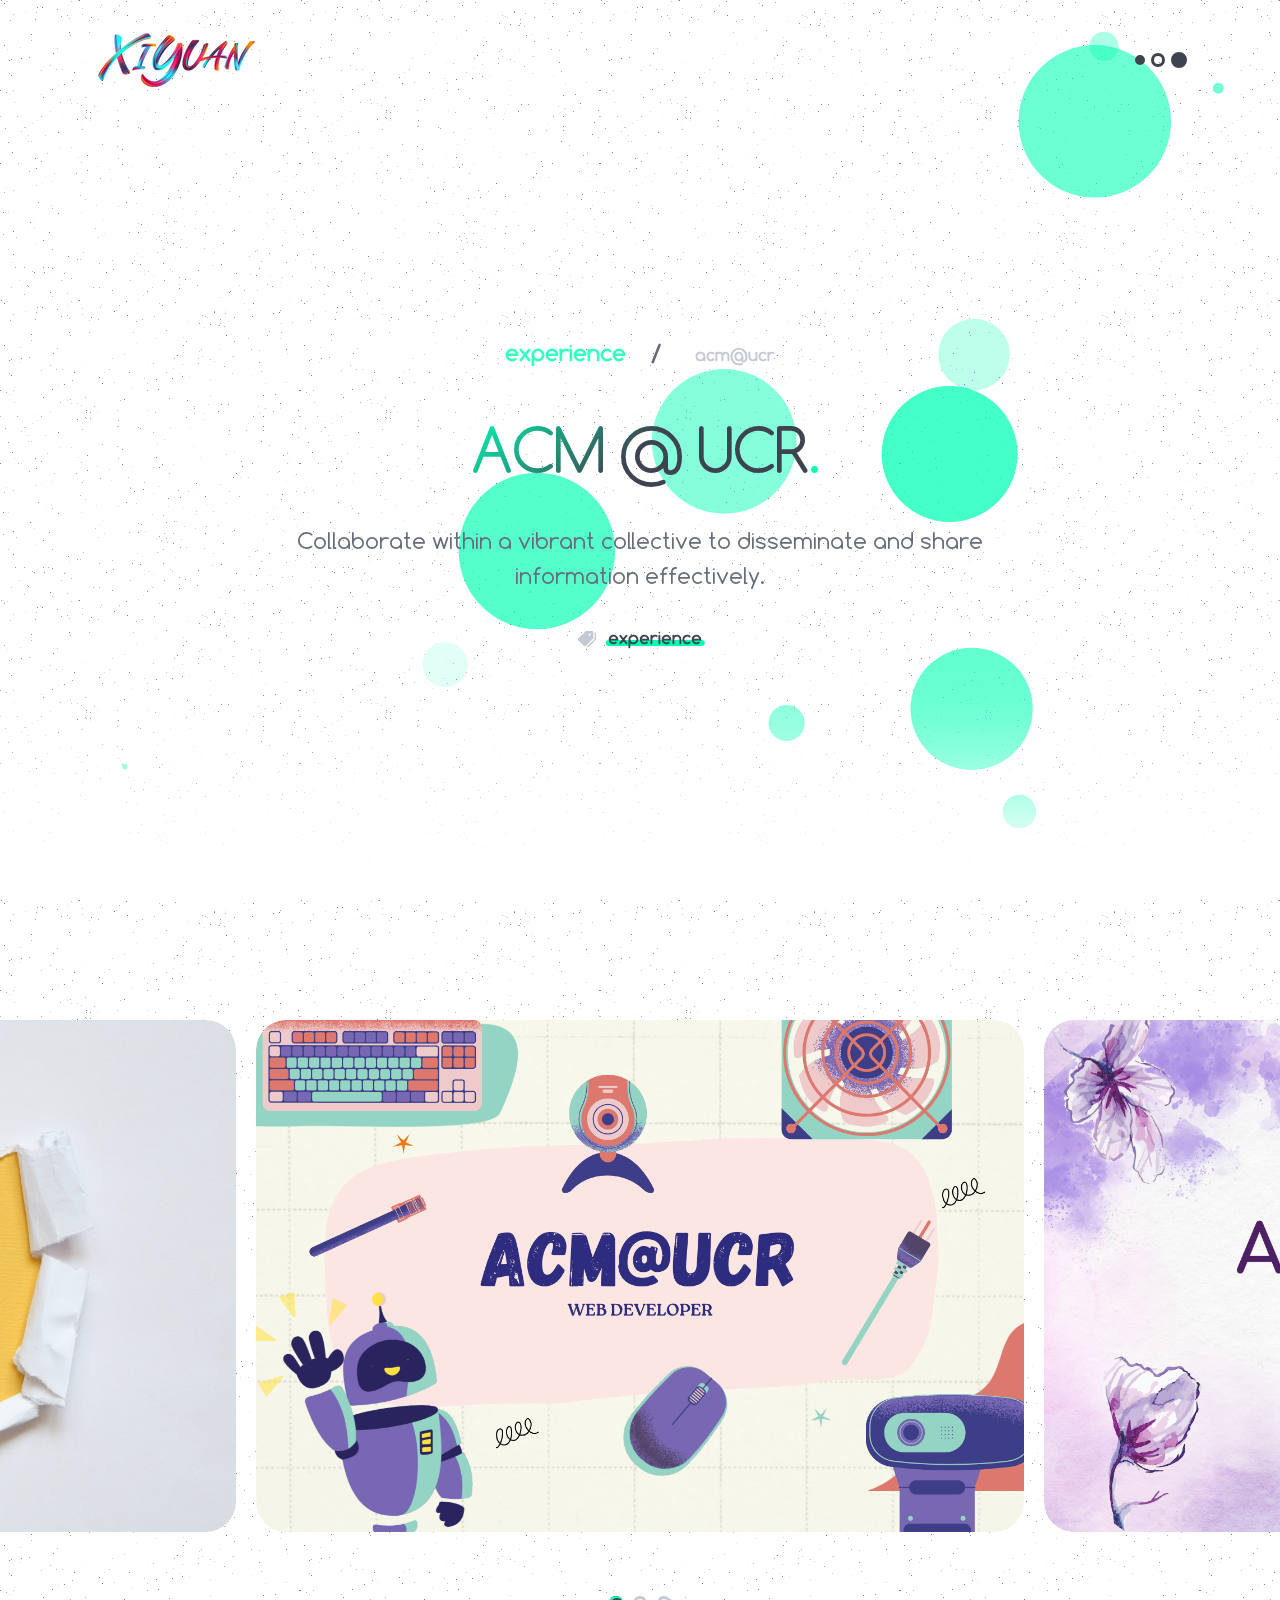
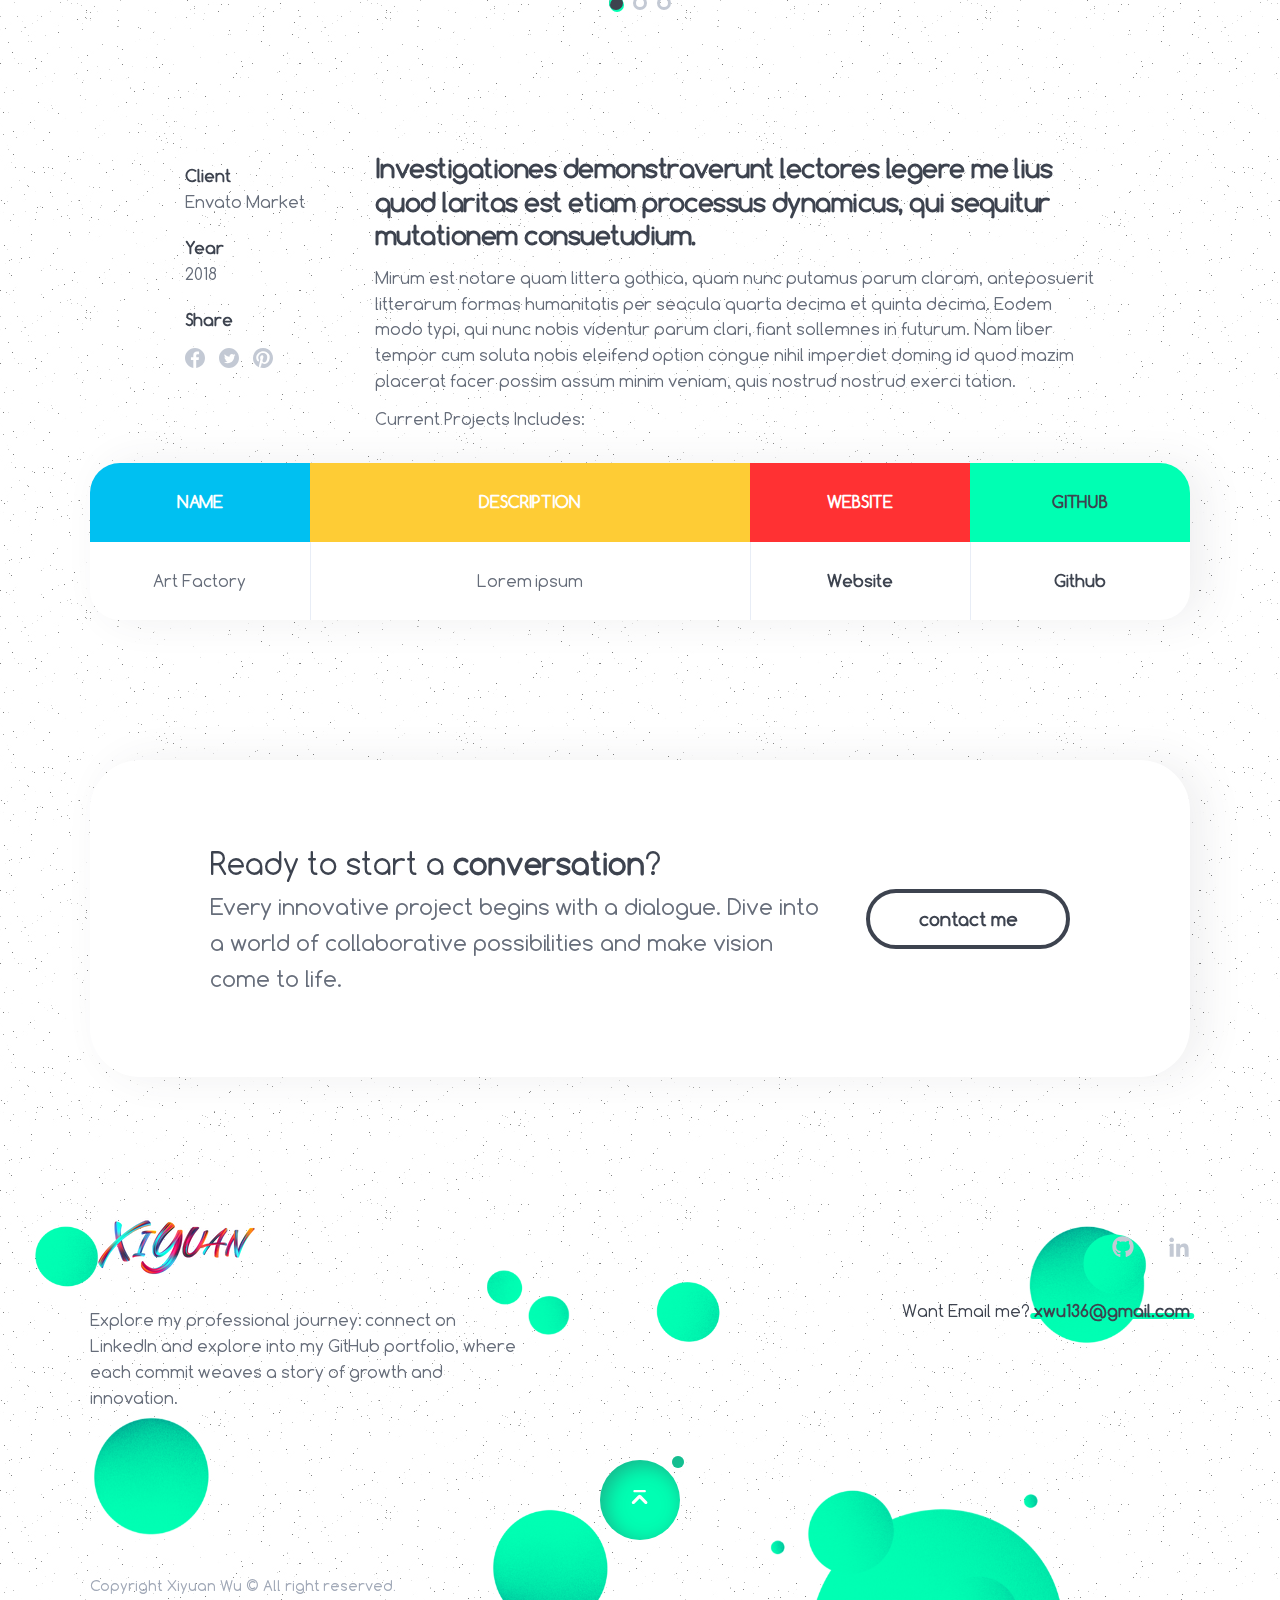
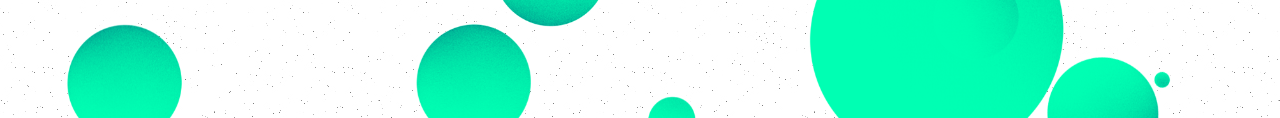
==== experience_acm_ucr.html @ f421961e "major changes" ====
<!DOCTYPE html>
<html lang="en">
<head>
	<meta charset="UTF-8">
	<meta name="viewport" content="width=device-width, initial-scale=1, maximum-scale=1">
	<title>ACM@UCR</title>


	<link rel="stylesheet" type="text/css" href="css/plugins.css">
	<link rel="stylesheet" type="text/css" href="css/theme-styles.css">
	<link rel="stylesheet" type="text/css" href="css/blocks.css">
	<link rel="stylesheet" type="text/css" href="css/widgets.css">
	<link rel="stylesheet" type="text/css" href="css/font-awesome.css">

	<link href="https://fonts.googleapis.com/css?family=Playfair+Display:400,400i,700i,900," rel="stylesheet">

	<link rel="icon" type="image/png" href="./image/tab logo.png">


</head>

<body class="crumina-grid">



<!-- Header -->

<header class="header" id="site-header">
	<div class="container">
		<div class="header-content-wrapper">
			<a href="index.html" class="site-logo">
				<img src="./image/logo 173x60.png" alt="Xiyuan">
			</a>

			<a href="#" class="open-main-menu js-open-aside">
				<span></span>
				<span></span>
				<span></span>
			</a>
		</div>
	</div>
</header>

<!-- ... end Header -->


<!-- Overlay Menu -->

<div class="overlay-menu-wrap overlay-menu--style2" id="overlay-menu">
	<a class="popup-close js-open-aside overlay-menu-item a" href="">
		<svg class="woox-icon icon-close"><use xlink:href="#icon-close"></use></svg>
	</a>
	<div class="perfect-scroll">
		<nav class="overlay-menu">
		<ul class="overlay-menu-list">
			<li class="overlay-menu-item">
				<a href="index.html">Home</a>
			</li>

			<li class="overlay-menu-item">
				<a href="index.html#about-me">About Me</a>
			</li>

			<li class="overlay-menu-item">
				<a href="index.html#experience">Experiences</a>

			</li>

			<li class="overlay-menu-item">
				<a href="index.html#projects">Projects</a>
				
				<ul class="sub-menu">
					<li class="overlay-menu-item">
						<a href="index.html#projects">Feature Projects</a>
					</li>
					<li class="overlay-menu-item">
						<a href="./portfolio_gallery.html">All Projects</a>
					</li>
			    </ul>
			</li>

			<li class="overlay-menu-item">
				<a href="index.html#blog">Blog</a>
			</li>

			<li class="overlay-menu-item">
				<a href="index.html#certification">Certifications</a>
			</li>

			<li class="overlay-menu-item">
				<a href="index.html#contact-me">Contact Me</a>
			</li>

		</ul>
		<form method="get" class="form--search">
			<div class="input-with-icon">
				<input name="name" placeholder="What are you looking for?" type="text">
				<i class="woox-icon fas fa-search"></i>
			</div>
		</form>
	</nav>
	</div>
</div>

<!-- ... Overlay Menu -->

<div class="main-content-wrapper">

	<section data-settings="particles-1" class="main-section crumina-flying-balls particles-js">
		<div class="container">
			<div class="row align-center medium-padding120">
				<div class="col-lg-8 col-lg-offset-2 col-md-8 col-md-offset-2 col-sm-12 col-xs-12">
					<header class="crumina-module crumina-heading heading--h2 heading--with-decoration">
						<ul class="breadcrumbs">
							<li class="breadcrumbs-item">
								<a href="#">experience</a>
							</li>
							<li class="breadcrumbs-item active">
								<span>acm@ucr</span>
							</li>
						</ul>
						<h2 class="heading-title heading--half-colored">ACM @ UCR</h2>
						<div class="heading-text">Collaborate within a vibrant collective to disseminate and share information effectively.</div>
					</header>
					<ul class="widget w--category-links">
						<li>
							<svg class="woox-icon icon-tag"><use xlink:href="#icon-tag"></use></svg>
						</li>
						<li>
							<a href="#" class="link--with-decoration">experience</a>
						</li>
					</ul>
				</div>
			</div>
		</div>
	</section>

	<section class="crumina-module crumina-module-slider pagination-bottom-center crumina-slider--centered pt120">

		<div class="swiper-container" data-show-items="auto" data-centered-slider="true">
			<div class="swiper-wrapper">
				<div class="swiper-slide">
					<div class="crumina-module crumina-portfolio-item">
						<img src="./image/Experiences/ACM/ACM@UCR 1370 x 913.png" alt="portfolio">
					</div>
				</div>
				<div class="swiper-slide">
					<div class="crumina-module crumina-portfolio-item">
						<img src="./image/Experiences/ACM/Art Factory 1370 x 913.png" alt="portfolio">
					</div>
				</div>
				<div class="swiper-slide">
					<div class="crumina-module crumina-portfolio-item">
						<img src="./image/Experiences/Coming Soon 1370 x 913.png" alt="portfolio">
					</div>
				</div>
			</div>
		</div>

		<!-- If we need pagination -->
		<div class="swiper-pagination"></div>
	</section>

	<!-- left small part -->
	<section>
		<div class="container">
			<div class="row medium-padding120">
				<div class="col-lg-2 col-lg-offset-1 col-md-3 col-md-offset-0 col-sm-12 col-xs-12">
					<div class="widget w-highlights w-highlights--without-decor">
						<ul class="highlights-list">
							<li class="highlights-item">
								<div class="content-description">
									<div class="title">Client</div>
									<div class="description">Envato Market</div>
								</div>
							</li>
							<li class="highlights-item">
								<div class="content-description">
									<div class="title">Year</div>
									<div class="description">2018</div>
								</div>
							</li>
							<!-- <li class="highlights-item">
								<div class="content-description">
									<div class="title">List</div>
									<div class="description">list 1</div>
									<div class="description">list 2</div>
									<div class="description">list 3</div>
								</div>
							</li> -->
							<li class="highlights-item">
								<div class="content-description">
									<div class="title">Share</div>
									<ul class="socials socials--small socials--colored">
										<li class="c-facebook">
											<a href="https://www.facebook.com/sharer/sharer.php?">
												<svg class="woox-icon icon-facebook-circular-logo"><use xlink:href="#icon-facebook-circular-logo"></use></svg>
											</a>
										</li>

										<li class="c-twitter">
											<a href="https://twitter.com/intent/tweet?">
												<svg class="woox-icon icon-twitter-circular-logo"><use xlink:href="#icon-twitter-circular-logo"></use></svg>
											</a>
										</li>

										<li class="c-pinterest">
											<a href="https://pinterest.com/pin/create/button/?">
												<svg class="woox-icon icon-pinterest-circular-logo-symbol"><use xlink:href="#icon-pinterest-circular-logo-symbol"></use></svg>
											</a>
										</li>
									</ul>
								</div>
							</li>
						</ul>
					</div>
				</div>

				<!-- main introduction -->
				<div class="col-lg-8 col-md-9 col-sm-12 col-xs-12">
					<header class="crumina-module crumina-heading heading--h4 heading--with-decoration">
						<h5>Investigationes demonstraverunt lectores legere me lius quod laritas est etiam processus dynamicus, qui sequitur mutationem consuetudium.</h5>
						<div class="heading-text">Mirum est notare quam littera gothica, quam nunc putamus parum claram, anteposuerit litterarum formas humanitatis per seacula quarta decima et quinta decima. Eodem modo typi, qui nunc nobis videntur parum clari, fiant sollemnes in futurum. Nam liber tempor cum soluta nobis eleifend option congue nihil imperdiet doming id quod mazim placerat facer possim assum minim veniam, quis nostrud nostrud exerci tation.
						</div>
						<div class="heading-text">Current Projects Includes: 
						</div>
					</header>
				</div>

				<!-- table -->
				<div class="col-lg-12 col-md-12 col-sm-12 col-xs-12">
					<table class="table--style3">
						<thead>
						<tr>
							<th class="bg-blue name-column">Name</th>
							<th class="bg-yellow description-column">Description</th>
							<th class="bg-red website-column">Website</th>
							<th class="bg-primary-color github-column">Github</th>
						</tr>
						</thead>
						<tbody>
						<tr>
							<td class="c-blue">Art Factory</td>
							<td class="c-yellow">Lorem ipsum</td>
							<td class="c-red"><a href="https://acm-ucr.github.io/art-factory-website/">Website</a></td>
							<td class="c-primary"><a href="https://github.com/acm-ucr/art-factory-website">Github</a></td>
						</tr>
						<!-- <tr>
							<td class="c-blue">project 2</td>
							<td class="c-yellow">Sed do eiusmo</td>
							<td class="c-red">Sed do eiusmo</td>
							<td class="c-primary">Sed do eiusmo</td>
						</tr>
						<tr>
							<td class="c-blue">project 3</td>
							<td class="c-yellow">Et dolore</td>
							<td class="c-red">Et dolore</td>
							<td class="c-primary">Et dolore</td>
						</tr>
						<tr>
							<td class="c-blue">project 4</td>
							<td class="c-yellow">Ut enim minim</td>
							<td class="c-red">Ut enim minim</td>
							<td class="c-primary">Ut enim minim</td>
						</tr>
						<tr>
							<td class="c-blue">project 5</td>
							<td class="c-yellow">Nisi ut aliquip</td>
							<td class="c-red">Nisi ut aliquip</td>
							<td class="c-primary">Nisi ut aliquip</td>
						</tr>
						<tr>
							<td class="c-blue">project 6</td>
							<td class="c-yellow">Duis aute irure</td>
							<td class="c-red">Duis aute irure</td>
							<td class="c-primary">Duis aute irure</td>
						</tr> -->
						</tbody>
					</table>
				</div>

			</div>
		</div>
	</section>



	<!-- Contact me -->
	<section>
		<div class="container" id="contact-me">

			<div class="row pb80">
				<div class="col-lg-12 col-md-12 col-sm-12 col-xs-12">
					<div class="promo-block">
						<div class="promo-content">
							<div class="promo-title">Ready to start a <b>conversation</b>?</div>
							<div class="promo-text">Every innovative project begins with a dialogue. Dive into a world of collaborative possibilities and make vision come to life.</div>
						</div>
						<a href="mailto: xwu136@gmail.com" class="btn btn--medium btn--secondary btn--transparent btn--hover-decoration">contact me</a>

					</div>
				</div>
			</div>
		</div>
	</section>

</div>


<!-- Footer -->

<footer id="site-footer" class="footer crumina-parallax-background">

	<div class="scene">
		<div data-depth="0.2" class="layer first-layer"></div>
		<div data-depth="0.6" class="layer second-layer"></div>
		<div data-depth="1" class="layer third-layer"></div>
	</div>

	<div class="container">
		<div class="row">
			<div class="col-lg-5 col-md-6 col-sm-12 col-xs-12">
				<div class="widget w-info">
					<a href="index.html" class="site-logo">
						<img src="./image/logo 173x60.png" alt="Xiyuan">
					</a>
					<p>Explore my professional journey: connect on LinkedIn and explore into my GitHub portfolio, 
						where each commit weaves a story of growth and innovation.
					</p>
				</div>
			</div>
			<div class="col-lg-7 col-md-6 col-sm-12 col-xs-12">
				<div class="widget w-contacts">

					<!-- github, linkedin -->

					<ul class="socials">
						<li>
							<a href="https://github.com/XiyuanWu">
								<i class="fab fa-github woox-icon"></i>
							</a>
						</li>

						<li>
							<a href="https://www.linkedin.com/in/xiyuan-wu/">
								<i class="fab fa-linkedin-in woox-icon"></i>
							</a>
						</li>
					</ul>

					<div class="send-us">Want Email me? <a href="mailto: xwu136@gmail.com" class="link--with-decoration">xwu136@gmail.com</a></div>
				</div>
			</div>
		</div>
	</div>

	<!-- sub footer -->
	<div class="sub-footer">
		<div class="container">
			<div class="row">
				<div class="col-lg-12 col-md-12 col-sm-12 col-xs-12">
					<hr class="divider divider--style16">

					<div class="copyright-wrapper">
						<a class="back-to-top" href="#">
							<svg class="woox-icon icon-top-arrow"><use xlink:href="#icon-top-arrow"></use></svg>
						</a>

						<div>
							<span>Copyright Xiyuan Wu © All right reserved.</span>
						</div>

					</div>
				</div>

			</div>
		</div>
	</div>
</footer>

<!-- ... end Footer -->


<script src="js/method-assign.js"></script>

<!-- jQuery first, then Other JS. -->

<script src="js/jquery-3.3.1.js"></script>

<script src="js/js-plugins/ajax-pagination.js"></script>
<script src="js/js-plugins/bootstrap.js"></script>
<script src="js/js-plugins/bootstrap-datepicker.js"></script>
<script src="js/js-plugins/Headroom.js"></script>
<script src="js/js-plugins/imagesLoaded.js"></script>
<script src="js/js-plugins/isotope.pkgd.min.js"></script>
<script src="js/js-plugins/jquery.datetimepicker.full.js"></script>
<script src="js/js-plugins/jquery.magnific-popup.js"></script>
<script src="js/js-plugins/jquery.matchHeight.js"></script>
<script src="js/js-plugins/jquery-circle-progress.js"></script>
<script src="js/js-plugins/jquery-countTo.js"></script>
<script src="js/js-plugins/material.min.js"></script>
<script src="js/js-plugins/parallax.js"></script>
<script src="js/js-plugins/particles.js"></script>
<script src="js/js-plugins/perfect-scrollbar.js"></script>
<script src="js/js-plugins/popper.min.js"></script>
<script src="js/js-plugins/select2.js"></script>
<script src="js/js-plugins/svgxuse.js"></script>
<script src="js/js-plugins/swiper.min.js"></script>
<script src="js/js-plugins/waypoints.js"></script>
<script src="js/js-plugins/leaflet.js"></script>
<script src="js/js-plugins/MarkerClusterGroup.js"></script>
<script src="js/js-plugins/ion.rangeSlider.js"></script>

<!-- FontAwesome 5.x.x JS -->

<script defer src="fonts/fontawesome-all.js"></script>

<script src="js/main.js"></script>

<!-- jQuery-scripts for Modules -->
<script src="modules/forms/src/js/jquery.validate.min.js"></script>
<script src="modules/forms/src/js/sweetalert2.all.js"></script>
<script src="modules/forms/src/js/scripts.js"></script>

<!-- SVG icons loader -->
<script src="js/svg-loader.js"></script>
<!-- /SVG icons loader -->

</body>
</html>
---- css/plugins.css ----
@charset "UTF-8";
/*------------- #PLUGINS --------------*/
/*------------- #VARIABLES --------------*/
/**
 * Swiper 5.2.1
 * Most modern mobile touch slider and framework with hardware accelerated transitions
 * http://swiperjs.com
 *
 * Copyright 2014-2019 Vladimir Kharlampidi
 *
 * Released under the MIT License
 *
 * Released on: November 16, 2019
 */
@font-face {
  font-family: 'swiper-icons';
  src: url("data:application/font-woff;charset=utf-8;base64, [base64]//wADZ2x5ZgAAAywAAADMAAAD2MHtryVoZWFkAAABbAAAADAAAAA2E2+eoWhoZWEAAAGcAAAAHwAAACQC9gDzaG10eAAAAigAAAAZAAAArgJkABFsb2NhAAAC0AAAAFoAAABaFQAUGG1heHAAAAG8AAAAHwAAACAAcABAbmFtZQAAA/gAAAE5AAACXvFdBwlwb3N0AAAFNAAAAGIAAACE5s74hXjaY2BkYGAAYpf5Hu/j+W2+MnAzMYDAzaX6QjD6/4//Bxj5GA8AuRwMYGkAPywL13jaY2BkYGA88P8Agx4j+/8fQDYfA1AEBWgDAIB2BOoAeNpjYGRgYNBh4GdgYgABEMnIABJzYNADCQAACWgAsQB42mNgYfzCOIGBlYGB0YcxjYGBwR1Kf2WQZGhhYGBiYGVmgAFGBiQQkOaawtDAoMBQxXjg/wEGPcYDDA4wNUA2CCgwsAAAO4EL6gAAeNpj2M0gyAACqxgGNWBkZ2D4/wMA+xkDdgAAAHjaY2BgYGaAYBkGRgYQiAHyGMF8FgYHIM3DwMHABGQrMOgyWDLEM1T9/w8UBfEMgLzE////P/5//f/V/xv+r4eaAAeMbAxwIUYmIMHEgKYAYjUcsDAwsLKxc3BycfPw8jEQA/[base64]/uznmfPFBNODM2K7MTQ45YEAZqGP81AmGGcF3iPqOop0r1SPTaTbVkfUe4HXj97wYE+yNwWYxwWu4v1ugWHgo3S1XdZEVqWM7ET0cfnLGxWfkgR42o2PvWrDMBSFj/IHLaF0zKjRgdiVMwScNRAoWUoH78Y2icB/yIY09An6AH2Bdu/UB+yxopYshQiEvnvu0dURgDt8QeC8PDw7Fpji3fEA4z/PEJ6YOB5hKh4dj3EvXhxPqH/SKUY3rJ7srZ4FZnh1PMAtPhwP6fl2PMJMPDgeQ4rY8YT6Gzao0eAEA409DuggmTnFnOcSCiEiLMgxCiTI6Cq5DZUd3Qmp10vO0LaLTd2cjN4fOumlc7lUYbSQcZFkutRG7g6JKZKy0RmdLY680CDnEJ+UMkpFFe1RN7nxdVpXrC4aTtnaurOnYercZg2YVmLN/d/gczfEimrE/fs/bOuq29Zmn8tloORaXgZgGa78yO9/cnXm2BpaGvq25Dv9S4E9+5SIc9PqupJKhYFSSl47+Qcr1mYNAAAAeNptw0cKwkAAAMDZJA8Q7OUJvkLsPfZ6zFVERPy8qHh2YER+3i/BP83vIBLLySsoKimrqKqpa2hp6+jq6RsYGhmbmJqZSy0sraxtbO3sHRydnEMU4uR6yx7JJXveP7WrDycAAAAAAAH//wACeNpjYGRgYOABYhkgZgJCZgZNBkYGLQZtIJsFLMYAAAw3ALgAeNolizEKgDAQBCchRbC2sFER0YD6qVQiBCv/H9ezGI6Z5XBAw8CBK/m5iQQVauVbXLnOrMZv2oLdKFa8Pjuru2hJzGabmOSLzNMzvutpB3N42mNgZGBg4GKQYzBhYMxJLMlj4GBgAYow/P/PAJJhLM6sSoWKfWCAAwDAjgbRAAB42mNgYGBkAIIbCZo5IPrmUn0hGA0AO8EFTQAA") format("woff");
  font-weight: 400;
  font-style: normal; }

:root {
  --swiper-theme-color: #007aff; }

.swiper-container {
  margin-left: auto;
  margin-right: auto;
  position: relative;
  overflow: hidden;
  list-style: none;
  padding: 0;
  /* Fix of Webkit flickering */
  z-index: 1; }

.swiper-container-vertical > .swiper-wrapper {
  -ms-flex-direction: column;
      flex-direction: column; }

.swiper-wrapper {
  position: relative;
  width: 100%;
  height: 100%;
  z-index: 1;
  display: -ms-flexbox;
  display: flex;
  transition-property: transform;
  box-sizing: content-box; }

.swiper-container-android .swiper-slide,
.swiper-wrapper {
  transform: translate3d(0px, 0, 0); }

.swiper-container-multirow > .swiper-wrapper {
  -ms-flex-wrap: wrap;
      flex-wrap: wrap; }

.swiper-container-multirow-column > .swiper-wrapper {
  -ms-flex-wrap: wrap;
      flex-wrap: wrap;
  -ms-flex-direction: column;
      flex-direction: column; }

.swiper-container-free-mode > .swiper-wrapper {
  transition-timing-function: ease-out;
  margin: 0 auto; }

.swiper-slide {
  -ms-flex-negative: 0;
      flex-shrink: 0;
  width: 100%;
  height: 100%;
  position: relative;
  transition-property: transform; }

.swiper-slide-invisible-blank {
  visibility: hidden; }

/* Auto Height */
.swiper-container-autoheight,
.swiper-container-autoheight .swiper-slide {
  height: auto; }

.swiper-container-autoheight .swiper-wrapper {
  -ms-flex-align: start;
      align-items: flex-start;
  transition-property: transform, height; }

/* 3D Effects */
.swiper-container-3d {
  perspective: 1200px; }

.swiper-container-3d .swiper-wrapper,
.swiper-container-3d .swiper-slide,
.swiper-container-3d .swiper-slide-shadow-left,
.swiper-container-3d .swiper-slide-shadow-right,
.swiper-container-3d .swiper-slide-shadow-top,
.swiper-container-3d .swiper-slide-shadow-bottom,
.swiper-container-3d .swiper-cube-shadow {
  transform-style: preserve-3d; }

.swiper-container-3d .swiper-slide-shadow-left,
.swiper-container-3d .swiper-slide-shadow-right,
.swiper-container-3d .swiper-slide-shadow-top,
.swiper-container-3d .swiper-slide-shadow-bottom {
  position: absolute;
  left: 0;
  top: 0;
  width: 100%;
  height: 100%;
  pointer-events: none;
  z-index: 10; }

.swiper-container-3d .swiper-slide-shadow-left {
  background-image: linear-gradient(to left, rgba(0, 0, 0, 0.5), rgba(0, 0, 0, 0)); }

.swiper-container-3d .swiper-slide-shadow-right {
  background-image: linear-gradient(to right, rgba(0, 0, 0, 0.5), rgba(0, 0, 0, 0)); }

.swiper-container-3d .swiper-slide-shadow-top {
  background-image: linear-gradient(to top, rgba(0, 0, 0, 0.5), rgba(0, 0, 0, 0)); }

.swiper-container-3d .swiper-slide-shadow-bottom {
  background-image: linear-gradient(to bottom, rgba(0, 0, 0, 0.5), rgba(0, 0, 0, 0)); }

/* CSS Mode */
.swiper-container-css-mode > .swiper-wrapper {
  overflow: auto;
  scrollbar-width: none;
  /* For Firefox */
  -ms-overflow-style: none;
  /* For Internet Explorer and Edge */ }

.swiper-container-css-mode > .swiper-wrapper::-webkit-scrollbar {
  display: none; }

.swiper-container-css-mode > .swiper-wrapper > .swiper-slide {
  scroll-snap-align: start start; }

.swiper-container-horizontal.swiper-container-css-mode > .swiper-wrapper {
  -webkit-scroll-snap-type: x mandatory;
      -ms-scroll-snap-type: x mandatory;
          scroll-snap-type: x mandatory; }

.swiper-container-vertical.swiper-container-css-mode > .swiper-wrapper {
  -webkit-scroll-snap-type: y mandatory;
      -ms-scroll-snap-type: y mandatory;
          scroll-snap-type: y mandatory; }

:root {
  --swiper-navigation-size: 44px;
  /*
  --swiper-navigation-color: var(--swiper-theme-color);
  */ }

.swiper-button-prev,
.swiper-button-next {
  position: absolute;
  top: 50%;
  width: calc(var(--swiper-navigation-size) / 44 * 27);
  height: var(--swiper-navigation-size);
  margin-top: calc(-1 * var(--swiper-navigation-size) / 2);
  z-index: 10;
  cursor: pointer;
  display: -ms-flexbox;
  display: flex;
  -ms-flex-align: center;
      align-items: center;
  -ms-flex-pack: center;
      justify-content: center;
  color: var(--swiper-navigation-color, var(--swiper-theme-color)); }

.swiper-button-prev.swiper-button-disabled,
.swiper-button-next.swiper-button-disabled {
  opacity: 0.35;
  cursor: auto;
  pointer-events: none; }

.swiper-button-prev:after,
.swiper-button-next:after {
  font-family: swiper-icons;
  font-size: var(--swiper-navigation-size);
  text-transform: none !important;
  letter-spacing: 0;
  text-transform: none;
  font-variant: initial; }

.swiper-button-prev,
.swiper-container-rtl .swiper-button-next {
  left: 10px;
  right: auto; }

.swiper-button-prev:after,
.swiper-container-rtl .swiper-button-next:after {
  content: 'prev'; }

.swiper-button-next,
.swiper-container-rtl .swiper-button-prev {
  right: 10px;
  left: auto; }

.swiper-button-next:after,
.swiper-container-rtl .swiper-button-prev:after {
  content: 'next'; }

.swiper-button-prev.swiper-button-white,
.swiper-button-next.swiper-button-white {
  --swiper-navigation-color: #ffffff; }

.swiper-button-prev.swiper-button-black,
.swiper-button-next.swiper-button-black {
  --swiper-navigation-color: #000000; }

.swiper-button-lock {
  display: none; }

:root {
  /*
  --swiper-pagination-color: var(--swiper-theme-color);
  */ }

.swiper-pagination {
  position: absolute;
  text-align: center;
  transition: 300ms opacity;
  transform: translate3d(0, 0, 0);
  z-index: 10; }

.swiper-pagination.swiper-pagination-hidden {
  opacity: 0; }

/* Common Styles */
.swiper-pagination-fraction,
.swiper-pagination-custom,
.swiper-container-horizontal > .swiper-pagination-bullets {
  bottom: 10px;
  left: 0;
  width: 100%; }

/* Bullets */
.swiper-pagination-bullets-dynamic {
  overflow: hidden;
  font-size: 0; }

.swiper-pagination-bullets-dynamic .swiper-pagination-bullet {
  transform: scale(0.33);
  position: relative; }

.swiper-pagination-bullets-dynamic .swiper-pagination-bullet-active {
  transform: scale(1); }

.swiper-pagination-bullets-dynamic .swiper-pagination-bullet-active-main {
  transform: scale(1); }

.swiper-pagination-bullets-dynamic .swiper-pagination-bullet-active-prev {
  transform: scale(0.66); }

.swiper-pagination-bullets-dynamic .swiper-pagination-bullet-active-prev-prev {
  transform: scale(0.33); }

.swiper-pagination-bullets-dynamic .swiper-pagination-bullet-active-next {
  transform: scale(0.66); }

.swiper-pagination-bullets-dynamic .swiper-pagination-bullet-active-next-next {
  transform: scale(0.33); }

.swiper-pagination-bullet {
  width: 8px;
  height: 8px;
  display: inline-block;
  border-radius: 100%;
  background: #000;
  opacity: 0.2; }

button.swiper-pagination-bullet {
  border: none;
  margin: 0;
  padding: 0;
  box-shadow: none;
  -webkit-appearance: none;
  -moz-appearance: none;
  appearance: none; }

.swiper-pagination-clickable .swiper-pagination-bullet {
  cursor: pointer; }

.swiper-pagination-bullet-active {
  opacity: 1;
  background: var(--swiper-pagination-color, var(--swiper-theme-color)); }

.swiper-container-vertical > .swiper-pagination-bullets {
  right: 10px;
  top: 50%;
  transform: translate3d(0px, -50%, 0); }

.swiper-container-vertical > .swiper-pagination-bullets .swiper-pagination-bullet {
  margin: 6px 0;
  display: block; }

.swiper-container-vertical > .swiper-pagination-bullets.swiper-pagination-bullets-dynamic {
  top: 50%;
  transform: translateY(-50%);
  width: 8px; }

.swiper-container-vertical > .swiper-pagination-bullets.swiper-pagination-bullets-dynamic .swiper-pagination-bullet {
  display: inline-block;
  transition: 200ms transform, 200ms top; }

.swiper-container-horizontal > .swiper-pagination-bullets .swiper-pagination-bullet {
  margin: 0 4px; }

.swiper-container-horizontal > .swiper-pagination-bullets.swiper-pagination-bullets-dynamic {
  left: 50%;
  transform: translateX(-50%);
  white-space: nowrap; }

.swiper-container-horizontal > .swiper-pagination-bullets.swiper-pagination-bullets-dynamic .swiper-pagination-bullet {
  transition: 200ms transform, 200ms left; }

.swiper-container-horizontal.swiper-container-rtl > .swiper-pagination-bullets-dynamic .swiper-pagination-bullet {
  transition: 200ms transform, 200ms right; }

/* Progress */
.swiper-pagination-progressbar {
  background: rgba(0, 0, 0, 0.25);
  position: absolute; }

.swiper-pagination-progressbar .swiper-pagination-progressbar-fill {
  background: var(--swiper-pagination-color, var(--swiper-theme-color));
  position: absolute;
  left: 0;
  top: 0;
  width: 100%;
  height: 100%;
  transform: scale(0);
  transform-origin: left top; }

.swiper-container-rtl .swiper-pagination-progressbar .swiper-pagination-progressbar-fill {
  transform-origin: right top; }

.swiper-container-horizontal > .swiper-pagination-progressbar,
.swiper-container-vertical > .swiper-pagination-progressbar.swiper-pagination-progressbar-opposite {
  width: 100%;
  height: 4px;
  left: 0;
  top: 0; }

.swiper-container-vertical > .swiper-pagination-progressbar,
.swiper-container-horizontal > .swiper-pagination-progressbar.swiper-pagination-progressbar-opposite {
  width: 4px;
  height: 100%;
  left: 0;
  top: 0; }

.swiper-pagination-white {
  --swiper-pagination-color: #ffffff; }

.swiper-pagination-black {
  --swiper-pagination-color: #000000; }

.swiper-pagination-lock {
  display: none; }

/* Scrollbar */
.swiper-scrollbar {
  border-radius: 10px;
  position: relative;
  -ms-touch-action: none;
  background: rgba(0, 0, 0, 0.1); }

.swiper-container-horizontal > .swiper-scrollbar {
  position: absolute;
  left: 1%;
  bottom: 3px;
  z-index: 50;
  height: 5px;
  width: 98%; }

.swiper-container-vertical > .swiper-scrollbar {
  position: absolute;
  right: 3px;
  top: 1%;
  z-index: 50;
  width: 5px;
  height: 98%; }

.swiper-scrollbar-drag {
  height: 100%;
  width: 100%;
  position: relative;
  background: rgba(0, 0, 0, 0.5);
  border-radius: 10px;
  left: 0;
  top: 0; }

.swiper-scrollbar-cursor-drag {
  cursor: move; }

.swiper-scrollbar-lock {
  display: none; }

.swiper-zoom-container {
  width: 100%;
  height: 100%;
  display: -ms-flexbox;
  display: flex;
  -ms-flex-pack: center;
      justify-content: center;
  -ms-flex-align: center;
      align-items: center;
  text-align: center; }

.swiper-zoom-container > img,
.swiper-zoom-container > svg,
.swiper-zoom-container > canvas {
  max-width: 100%;
  max-height: 100%;
  -o-object-fit: contain;
     object-fit: contain; }

.swiper-slide-zoomed {
  cursor: move; }

/* Preloader */
:root {
  /*
  --swiper-preloader-color: var(--swiper-theme-color);
  */ }

.swiper-lazy-preloader {
  width: 42px;
  height: 42px;
  position: absolute;
  left: 50%;
  top: 50%;
  margin-left: -21px;
  margin-top: -21px;
  z-index: 10;
  transform-origin: 50%;
  animation: swiper-preloader-spin 1s infinite linear;
  box-sizing: border-box;
  border: 4px solid var(--swiper-preloader-color, var(--swiper-theme-color));
  border-radius: 50%;
  border-top-color: transparent; }

.swiper-lazy-preloader-white {
  --swiper-preloader-color: #fff; }

.swiper-lazy-preloader-black {
  --swiper-preloader-color: #000; }

@keyframes swiper-preloader-spin {
  100% {
    transform: rotate(360deg); } }

/* a11y */
.swiper-container .swiper-notification {
  position: absolute;
  left: 0;
  top: 0;
  pointer-events: none;
  opacity: 0;
  z-index: -1000; }

.swiper-container-fade.swiper-container-free-mode .swiper-slide {
  transition-timing-function: ease-out; }

.swiper-container-fade .swiper-slide {
  pointer-events: none;
  transition-property: opacity; }

.swiper-container-fade .swiper-slide .swiper-slide {
  pointer-events: none; }

.swiper-container-fade .swiper-slide-active,
.swiper-container-fade .swiper-slide-active .swiper-slide-active {
  pointer-events: auto; }

.swiper-container-cube {
  overflow: visible; }

.swiper-container-cube .swiper-slide {
  pointer-events: none;
  -webkit-backface-visibility: hidden;
  backface-visibility: hidden;
  z-index: 1;
  visibility: hidden;
  transform-origin: 0 0;
  width: 100%;
  height: 100%; }

.swiper-container-cube .swiper-slide .swiper-slide {
  pointer-events: none; }

.swiper-container-cube.swiper-container-rtl .swiper-slide {
  transform-origin: 100% 0; }

.swiper-container-cube .swiper-slide-active,
.swiper-container-cube .swiper-slide-active .swiper-slide-active {
  pointer-events: auto; }

.swiper-container-cube .swiper-slide-active,
.swiper-container-cube .swiper-slide-next,
.swiper-container-cube .swiper-slide-prev,
.swiper-container-cube .swiper-slide-next + .swiper-slide {
  pointer-events: auto;
  visibility: visible; }

.swiper-container-cube .swiper-slide-shadow-top,
.swiper-container-cube .swiper-slide-shadow-bottom,
.swiper-container-cube .swiper-slide-shadow-left,
.swiper-container-cube .swiper-slide-shadow-right {
  z-index: 0;
  -webkit-backface-visibility: hidden;
  backface-visibility: hidden; }

.swiper-container-cube .swiper-cube-shadow {
  position: absolute;
  left: 0;
  bottom: 0px;
  width: 100%;
  height: 100%;
  background: #000;
  opacity: 0.6;
  -webkit-filter: blur(50px);
  filter: blur(50px);
  z-index: 0; }

.swiper-container-flip {
  overflow: visible; }

.swiper-container-flip .swiper-slide {
  pointer-events: none;
  -webkit-backface-visibility: hidden;
  backface-visibility: hidden;
  z-index: 1; }

.swiper-container-flip .swiper-slide .swiper-slide {
  pointer-events: none; }

.swiper-container-flip .swiper-slide-active,
.swiper-container-flip .swiper-slide-active .swiper-slide-active {
  pointer-events: auto; }

.swiper-container-flip .swiper-slide-shadow-top,
.swiper-container-flip .swiper-slide-shadow-bottom,
.swiper-container-flip .swiper-slide-shadow-left,
.swiper-container-flip .swiper-slide-shadow-right {
  z-index: 0;
  -webkit-backface-visibility: hidden;
  backface-visibility: hidden; }

/*------------- #SELECT2 --------------*/
.select2-container {
  box-sizing: border-box;
  display: inline-block;
  margin: 0;
  position: relative;
  vertical-align: middle; }

.select2-container .select2-selection--single {
  box-sizing: border-box;
  cursor: pointer;
  display: block;
  height: 28px;
  -moz-user-select: none;
   -ms-user-select: none;
       user-select: none;
  -webkit-user-select: none; }

.select2-container .select2-selection--single .select2-selection__rendered {
  display: block;
  padding-left: 8px;
  padding-right: 20px;
  overflow: hidden;
  text-overflow: ellipsis;
  white-space: nowrap; }

.select2-container .select2-selection--single .select2-selection__clear {
  position: relative; }

.select2-container[dir="rtl"] .select2-selection--single .select2-selection__rendered {
  padding-right: 8px;
  padding-left: 20px; }

.select2-container .select2-selection--multiple {
  box-sizing: border-box;
  cursor: pointer;
  display: block;
  min-height: 32px;
  -moz-user-select: none;
   -ms-user-select: none;
       user-select: none;
  -webkit-user-select: none; }

.select2-container .select2-selection--multiple .select2-selection__rendered {
  display: inline-block;
  overflow: hidden;
  padding-left: 8px;
  text-overflow: ellipsis;
  white-space: nowrap; }

.select2-container .select2-search--inline {
  float: left; }

.select2-container .select2-search--inline .select2-search__field {
  box-sizing: border-box;
  border: none;
  font-size: 100%;
  margin-top: 5px;
  padding: 0; }

.select2-container .select2-search--inline .select2-search__field::-webkit-search-cancel-button {
  -webkit-appearance: none; }

.select2-dropdown {
  background-color: #fff;
  border-radius: 30px;
  box-sizing: border-box;
  display: block;
  position: absolute;
  left: -100000px;
  width: 100%;
  z-index: 1051;
  box-shadow: 15px 0 40px 5px rgba(61, 67, 79, 0.15);
  padding: 20px;
  top: 10px; }

.select2-results {
  display: block; }

.select2-results__options {
  list-style: none;
  margin: 0;
  padding: 0; }

.select2-results__option {
  padding: 18px 20px;
  border-radius: 3px;
  font-size: 14px;
  line-height: 1;
  font-weight: 900;
  -moz-user-select: none;
   -ms-user-select: none;
       user-select: none;
  -webkit-user-select: none;
  position: relative;
  transition: all .2s ease-in-out; }
  .select2-results__option:after {
    top: 50%;
    margin-top: -7px;
    right: 28px;
    border-bottom: 3px solid #00ffb3;
    border-right: 3px solid #00ffb3;
    content: '';
    display: block;
    height: 12px;
    pointer-events: none;
    position: absolute;
    transform-origin: 66% 66%;
    transform: rotate(45deg);
    transition: all .2s ease-in-out;
    width: 8px;
    opacity: 0; }

.select2-results__option[aria-selected] {
  cursor: pointer; }

.select2-container--open .select2-dropdown {
  left: 0; }

.select2-container--open .select2-dropdown--above {
  border-bottom: none;
  border-bottom-left-radius: 0;
  border-bottom-right-radius: 0; }

.select2-search--dropdown {
  display: block;
  padding: 4px; }

.select2-search--dropdown .select2-search__field {
  padding: 4px;
  width: 100%;
  box-sizing: border-box; }

.select2-search--dropdown .select2-search__field::-webkit-search-cancel-button {
  -webkit-appearance: none; }

.select2-search--dropdown.select2-search--hide {
  display: none; }

.select2-close-mask {
  border: 0;
  margin: 0;
  padding: 0;
  display: block;
  position: fixed;
  left: 0;
  top: 0;
  min-height: 100%;
  min-width: 100%;
  height: auto;
  width: auto;
  opacity: 0;
  z-index: 99;
  background-color: #fff;
  filter: alpha(opacity=0); }

.select2-hidden-accessible {
  border: 0 !important;
  clip: rect(0 0 0 0) !important;
  height: 1px !important;
  margin: -1px !important;
  overflow: hidden !important;
  padding: 0 !important;
  position: absolute !important;
  width: 1px !important; }

.select2-container--default .select2-selection--single {
  background-color: #fff;
  border: 1px solid #aaa;
  border-radius: 4px; }

.select2-container--default .select2-selection--single .select2-selection__rendered {
  color: #c3c9d4;
  line-height: 28px; }

.select2-container--default .select2-selection--single .select2-selection__clear {
  cursor: pointer;
  float: right;
  font-weight: bold; }

.select2-container--default .select2-selection--single .select2-selection__placeholder {
  color: #999; }

.select2-container--default .select2-selection--single .select2-selection__arrow {
  height: 10px;
  margin-top: -6px;
  pointer-events: none;
  position: absolute;
  right: 55px;
  top: 50%; }

.select2-container--default[dir="rtl"] .select2-selection--single .select2-selection__clear {
  float: left; }

.select2-container--default[dir="rtl"] .select2-selection--single .select2-selection__arrow {
  left: 1px;
  right: auto; }

.select2-container--default.select2-container--disabled .select2-selection--single {
  background-color: #f8fafc;
  cursor: default; }

.select2-container--default.select2-container--disabled .select2-selection--single .select2-selection__clear {
  display: none; }

.select2-container--default .select2-selection--multiple {
  background-color: white;
  border: 1px solid #aaa;
  border-radius: 4px;
  cursor: text; }

.select2-container--default .select2-selection--multiple .select2-selection__rendered {
  box-sizing: border-box;
  list-style: none;
  margin: 0;
  padding: 0 5px;
  width: 100%; }

.select2-container--default .select2-selection--multiple .select2-selection__rendered li {
  list-style: none; }

.select2-container--default .select2-selection--multiple .select2-selection__placeholder {
  color: #999;
  margin-top: 5px;
  float: left; }

.select2-container--default .select2-selection--multiple .select2-selection__clear {
  cursor: pointer;
  float: right;
  font-weight: bold;
  margin-top: 5px;
  margin-right: 10px; }

.select2-container--default .select2-selection--multiple .select2-selection__choice {
  background-color: #e4e4e4;
  border: 1px solid #aaa;
  border-radius: 4px;
  cursor: default;
  float: left;
  margin-right: 5px;
  margin-top: 5px;
  padding: 0 5px; }

.select2-container--default .select2-selection--multiple .select2-selection__choice__remove {
  color: #999;
  cursor: pointer;
  display: inline-block;
  font-weight: bold;
  margin-right: 2px; }

.select2-container--default .select2-selection--multiple .select2-selection__choice__remove:hover {
  color: #333; }

.select2-container--default[dir="rtl"] .select2-selection--multiple .select2-selection__choice, .select2-container--default[dir="rtl"] .select2-selection--multiple .select2-selection__placeholder, .select2-container--default[dir="rtl"] .select2-selection--multiple .select2-search--inline {
  float: right; }

.select2-container--default[dir="rtl"] .select2-selection--multiple .select2-selection__choice {
  margin-left: 5px;
  margin-right: auto; }

.select2-container--default[dir="rtl"] .select2-selection--multiple .select2-selection__choice__remove {
  margin-left: 2px;
  margin-right: auto; }

.select2-container--default.select2-container--focus .select2-selection--multiple {
  border: solid black 1px;
  outline: 0; }

.select2-container--default.select2-container--disabled .select2-selection--multiple {
  background-color: #eee;
  cursor: default; }

.select2-container--default.select2-container--disabled .select2-selection__choice__remove {
  display: none; }

.select2-container--default.select2-container--open.select2-container--above .select2-selection--single, .select2-container--default.select2-container--open.select2-container--above .select2-selection--multiple {
  border-top-left-radius: 0;
  border-top-right-radius: 0; }

.select2-container--default.select2-container--open.select2-container--below .select2-selection--single, .select2-container--default.select2-container--open.select2-container--below .select2-selection--multiple {
  border-bottom-left-radius: 0;
  border-bottom-right-radius: 0; }

.select2-container--default .select2-search--dropdown .select2-search__field {
  border: 1px solid #aaa; }

.select2-container--default .select2-search--inline .select2-search__field {
  background: transparent;
  border: none;
  outline: 0;
  box-shadow: none;
  -webkit-appearance: textfield; }

.select2-container--default .select2-results > .select2-results__options {
  max-height: 250px;
  overflow-y: auto; }

.select2-container--default .select2-results__option[role=group] {
  padding: 0; }

.select2-container--default .select2-results__option[aria-disabled=true] {
  color: #999; }

.select2-container--default .select2-results__option[aria-selected=true] {
  background-color: #f8fafc; }
  .select2-container--default .select2-results__option[aria-selected=true]:after {
    opacity: 1; }

.select2-container--default .select2-results__option .select2-results__option {
  padding-left: 1em; }

.select2-container--default .select2-results__option .select2-results__option .select2-results__group {
  padding-left: 0; }

.select2-container--default .select2-results__option .select2-results__option .select2-results__option {
  margin-left: -1em;
  padding-left: 2em; }

.select2-container--default .select2-results__option .select2-results__option .select2-results__option .select2-results__option {
  margin-left: -2em;
  padding-left: 3em; }

.select2-container--default .select2-results__option .select2-results__option .select2-results__option .select2-results__option .select2-results__option {
  margin-left: -3em;
  padding-left: 4em; }

.select2-container--default .select2-results__option .select2-results__option .select2-results__option .select2-results__option .select2-results__option .select2-results__option {
  margin-left: -4em;
  padding-left: 5em; }

.select2-container--default .select2-results__option .select2-results__option .select2-results__option .select2-results__option .select2-results__option .select2-results__option .select2-results__option {
  margin-left: -5em;
  padding-left: 6em; }

.select2-container--default .select2-results__option--highlighted[aria-selected] {
  background-color: #f8fafc;
  color: #3D434F; }

.select2-container--default .select2-results__group {
  cursor: default;
  display: block;
  padding: 6px; }

.select2-container--classic .select2-selection--single {
  background-color: #f7f7f7;
  border: 1px solid #aaa;
  border-radius: 4px;
  outline: 0;
  background-image: linear-gradient(to bottom, white 50%, #eeeeee 100%);
  background-repeat: repeat-x;
  filter: progid:DXImageTransform.Microsoft.gradient(startColorstr='#FFFFFFFF', endColorstr='#FFEEEEEE', GradientType=0); }

.select2-container--classic .select2-selection--single:focus {
  border: 1px solid #5897fb; }

.select2-container--classic .select2-selection--single .select2-selection__rendered {
  color: #444;
  line-height: 28px; }

.select2-container--classic .select2-selection--single .select2-selection__clear {
  cursor: pointer;
  float: right;
  font-weight: bold;
  margin-right: 10px; }

.select2-container--classic .select2-selection--single .select2-selection__placeholder {
  color: #999; }

.select2-container--classic .select2-selection--single .select2-selection__arrow {
  background-color: #ddd;
  border: none;
  border-left: 1px solid #aaa;
  border-top-right-radius: 4px;
  border-bottom-right-radius: 4px;
  height: 26px;
  position: absolute;
  top: 1px;
  right: 1px;
  width: 20px;
  background-image: linear-gradient(to bottom, #eeeeee 50%, #cccccc 100%);
  background-repeat: repeat-x;
  filter: progid:DXImageTransform.Microsoft.gradient(startColorstr='#FFEEEEEE', endColorstr='#FFCCCCCC', GradientType=0); }

.select2-container--classic .select2-selection--single .select2-selection__arrow b {
  border-color: #888 transparent transparent transparent;
  border-style: solid;
  border-width: 5px 4px 0 4px;
  height: 0;
  left: 50%;
  margin-left: -4px;
  margin-top: -2px;
  position: absolute;
  top: 50%;
  width: 0; }

.select2-container--classic[dir="rtl"] .select2-selection--single .select2-selection__clear {
  float: left; }

.select2-container--classic[dir="rtl"] .select2-selection--single .select2-selection__arrow {
  border: none;
  border-right: 1px solid #aaa;
  border-radius: 0;
  border-top-left-radius: 4px;
  border-bottom-left-radius: 4px;
  left: 1px;
  right: auto; }

.select2-container--classic.select2-container--open .select2-selection--single {
  border: 1px solid #5897fb; }

.select2-container--classic.select2-container--open .select2-selection--single .select2-selection__arrow {
  background: transparent;
  border: none; }

.select2-container--classic.select2-container--open .select2-selection--single .select2-selection__arrow b {
  border-color: transparent transparent #888 transparent;
  border-width: 0 4px 5px 4px; }

.select2-container--classic.select2-container--open.select2-container--above .select2-selection--single {
  border-top: none;
  border-top-left-radius: 0;
  border-top-right-radius: 0;
  background-image: linear-gradient(to bottom, white 0%, #eeeeee 50%);
  background-repeat: repeat-x;
  filter: progid:DXImageTransform.Microsoft.gradient(startColorstr='#FFFFFFFF', endColorstr='#FFEEEEEE', GradientType=0); }

.select2-container--classic.select2-container--open.select2-container--below .select2-selection--single {
  border-bottom: none;
  border-bottom-left-radius: 0;
  border-bottom-right-radius: 0;
  background-image: linear-gradient(to bottom, #eeeeee 50%, white 100%);
  background-repeat: repeat-x;
  filter: progid:DXImageTransform.Microsoft.gradient(startColorstr='#FFEEEEEE', endColorstr='#FFFFFFFF', GradientType=0); }

.select2-container--classic .select2-selection--multiple {
  background-color: white;
  border: 1px solid #aaa;
  border-radius: 4px;
  cursor: text;
  outline: 0; }

.select2-container--classic .select2-selection--multiple:focus {
  border: 1px solid #5897fb; }

.select2-container--classic .select2-selection--multiple .select2-selection__rendered {
  list-style: none;
  margin: 0;
  padding: 0 5px; }

.select2-container--classic .select2-selection--multiple .select2-selection__clear {
  display: none; }

.select2-container--classic .select2-selection--multiple .select2-selection__choice {
  background-color: #e4e4e4;
  border: 1px solid #aaa;
  border-radius: 4px;
  cursor: default;
  float: left;
  margin-right: 5px;
  margin-top: 5px;
  padding: 0 5px; }

.select2-container--classic .select2-selection--multiple .select2-selection__choice__remove {
  color: #888;
  cursor: pointer;
  display: inline-block;
  font-weight: bold;
  margin-right: 2px; }

.select2-container--classic .select2-selection--multiple .select2-selection__choice__remove:hover {
  color: #555; }

.select2-container--classic[dir="rtl"] .select2-selection--multiple .select2-selection__choice {
  float: right; }

.select2-container--classic[dir="rtl"] .select2-selection--multiple .select2-selection__choice {
  margin-left: 5px;
  margin-right: auto; }

.select2-container--classic[dir="rtl"] .select2-selection--multiple .select2-selection__choice__remove {
  margin-left: 2px;
  margin-right: auto; }

.select2-container--classic.select2-container--open .select2-selection--multiple {
  border: 1px solid #5897fb; }

.select2-container--classic.select2-container--open.select2-container--above .select2-selection--multiple {
  border-top: none;
  border-top-left-radius: 0;
  border-top-right-radius: 0; }

.select2-container--classic.select2-container--open.select2-container--below .select2-selection--multiple {
  border-bottom: none;
  border-bottom-left-radius: 0;
  border-bottom-right-radius: 0; }

.select2-container--classic .select2-search--dropdown .select2-search__field {
  border: 1px solid #aaa;
  outline: 0; }

.select2-container--classic .select2-search--inline .select2-search__field {
  outline: 0;
  box-shadow: none; }

.select2-container--classic .select2-dropdown {
  background-color: white;
  border: 1px solid transparent; }

.select2-container--classic .select2-dropdown--above {
  border-bottom: none; }

.select2-container--classic .select2-dropdown--below {
  border-top: none; }

.select2-container--classic .select2-results > .select2-results__options {
  max-height: 200px;
  overflow-y: auto; }

.select2-container--classic .select2-results__option[role=group] {
  padding: 0; }

.select2-container--classic .select2-results__option[aria-disabled=true] {
  color: grey; }

.select2-container--classic .select2-results__option--highlighted[aria-selected] {
  background-color: #3875d7;
  color: white; }

.select2-container--classic .select2-results__group {
  cursor: default;
  display: block;
  padding: 6px; }

.select2-container--classic.select2-container--open .select2-dropdown {
  border-color: #5897fb; }

/*!
 * Datepicker for Bootstrap
 *
 * Copyright 2012 Stefan Petre
 * Licensed under the Apache License v2.0
 * http://www.apache.org/licenses/LICENSE-2.0
 *
 */
/*
 *
 *   SCSS by Creative Tim
 *   http://www.creative-tim.com
 *
 */
.datepicker {
  top: 0;
  left: 0;
  padding: 4px;
  margin-bottom: 0;
  background-color: #fff; }
  .datepicker.form-control {
    padding: 14px 40px; }

.datepicker > div {
  display: none; }

.datepicker table {
  width: 100%;
  margin: 0;
  box-shadow: none; }

.datepicker td,
.datepicker th {
  text-align: center;
  width: 20px;
  height: 20px; }

.datepicker td {
  text-align: center; }

.datepicker td p {
  font-size: 14px;
  border-radius: 50%;
  height: 35px;
  line-height: 31px;
  margin: 5px 0;
  width: 35px;
  transition: all .3s ease;
  border: 2px solid transparent; }

.datepicker td :hover {
  cursor: pointer; }

.datepicker th {
  font-weight: 500; }

.datepicker th.switch-datepicker {
  font-size: 1em; }

.datepicker .prev p,
.datepicker .next p {
  font-size: 1.825em; }

.datepicker .day.disabled {
  color: #eeeeee; }

.datepicker table > tbody > tr > td.day {
  color: #666d7a; }

.datepicker table > tbody > tr > td.old,
.datepicker table > tbody > tr > td.new {
  color: #c3c9d4;
  border-top: 0; }

.datepicker td.active p {
  border: 2px solid #3D434F;
  position: relative;
  box-shadow: inset 2px 3px 0 0 #00ffb3, 2px 3px 0 0 #00ffb3; }

.datepicker td.active:hover p {
  background-color: transparent; }

.datepicker td:hover p {
  background-color: #e9edf6; }

.datepicker td.primary p,
.datepicker td.primary:hover p {
  background-color: #9c27b0; }

.datepicker td.info p,
.datepicker td.info:hover p {
  background-color: #03a9f4; }

.datepicker td.success p,
.datepicker td.success:hover p {
  background-color: #4caf50; }

.datepicker td.warning p,
.datepicker td.warning:hover p {
  background-color: #fbc02d; }

.datepicker td.danger p,
.datepicker td.danger:hover p {
  background-color: #f44336; }

.datepicker span {
  display: block;
  width: 55px;
  height: 54px;
  line-height: 54px;
  float: left;
  margin: 2px;
  cursor: pointer;
  border-radius: 4px; }

.datepicker span.old {
  color: #999999; }

.datepicker span.active, .datepicker span.active:focus, .datepicker span.active:hover, .datepicker span.active:active {
  background-color: #9c27b0;
  box-shadow: 0 4px 5px 0 rgba(0, 0, 0, 0.14), 0 1px 10px 0 rgba(0, 0, 0, 0.12), 0 2px 4px -1px rgba(0, 0, 0, 0.2); }

.datepicker span.active {
  color: #FFFFFF; }

.datepicker span:hover {
  background-color: #EEEEEE; }

.datepicker span.primary,
.datepicker span.primary:hover {
  background-color: #9c27b0; }

.datepicker span.info,
.datepicker span.info:hover {
  background-color: #03a9f4; }

.datepicker span.success,
.datepicker span.success:hover {
  background-color: #4caf50; }

.datepicker span.warning,
.datepicker span.warning:hover {
  background-color: #fbc02d; }

.datepicker span.danger,
.datepicker span.danger:hover {
  background-color: #f44336; }

.datepicker th.switch-datepicker {
  width: 145px; }

.datepicker th.next,
.datepicker th.prev {
  font-size: 21px; }

.datepicker thead tr:first-child th {
  cursor: pointer; }

.datepicker.dropdown-menu {
  position: absolute;
  background-color: #fff;
  z-index: 20;
  border-radius: 30px;
  box-shadow: 15px 0 40px 5px rgba(61, 67, 79, 0.15);
  transition: top, left, opacity, visibility 150ms linear;
  margin-top: 10px;
  opacity: 0;
  visibility: hidden;
  padding: 20px 34px; }

.datepicker.dropdown-menu.open {
  opacity: 1;
  visibility: visible; }

.datepicker .table-condensed > tbody > tr > td {
  padding: 0; }

.datepicker .table-condensed > thead > tr > th {
  padding: 0;
  height: 100%; }

.input-append.date .add-on i,
.input-prepend.date .add-on i {
  display: block;
  cursor: pointer;
  width: 16px;
  height: 16px; }

.datepicker-months thead {
  padding: 0 0 3px;
  display: block; }

/*------------- #DatePicker Customizations --------------*/
.has-datepicker {
  position: relative;
  z-index: 19; }
  .has-datepicker.is-focused .woox-icon, .has-datepicker:active .woox-icon {
    color: #3D434F;
    fill: #3D434F; }
  .has-datepicker.is-focused .woox-icon-active, .has-datepicker:active .woox-icon-active {
    opacity: 1;
    color: #00ffb3;
    fill: #00ffb3; }

.datepicker-icons {
  position: absolute;
  top: 50%;
  right: 40px;
  transform: translate(0, -50%);
  height: 24px;
  width: 24px; }
  .datepicker-icons .woox-icon {
    font-size: 24px;
    height: 24px;
    width: 24px;
    color: #c3c9d4;
    fill: #c3c9d4;
    position: relative;
    z-index: 5; }
  .datepicker-icons .woox-icon-active {
    position: absolute;
    top: 2px;
    left: 2px;
    opacity: 0;
    z-index: 3; }

.datepicker {
  color: #a0a9ba; }
  .datepicker p {
    margin-bottom: 0; }
  .datepicker table > thead > tr > th {
    height: 60px; }
  .datepicker table,
  .datepicker table > thead > tr > th,
  .datepicker table > tbody > tr > td {
    border-color: transparent;
    color: #3D434F; }
  .datepicker tbody > tr > td.day {
    font-size: 14px;
    font-weight: 900; }
  .datepicker table > thead > tr > th.dow {
    font-size: 12px; }
  .datepicker table > thead > tr > th.dow:last-child {
    color: #ff3133; }
  .datepicker table > thead > tr:last-child > th {
    height: 70px; }
  .datepicker table > tbody > tr > td.active {
    background-color: transparent; }
  .datepicker table > tbody {
    margin-top: 5px; }
  .datepicker .next p,
  .datepicker .prev p {
    font-size: 1em;
    color: #c3c9d4;
    fill: #c3c9d4;
    position: relative;
    transition: all .3s ease;
    height: 100%;
    line-height: 2; }
    .datepicker .next p .woox-icon,
    .datepicker .prev p .woox-icon {
      position: relative;
      width: 13px;
      height: 13px;
      z-index: 2; }
    .datepicker .next p:after,
    .datepicker .prev p:after {
      content: '';
      position: absolute;
      display: inline-block;
      height: 13px;
      width: 13px;
      top: 56%;
      left: 50%;
      transform: translate(-50%, -50%);
      transition: all .3s ease;
      opacity: 0;
      z-index: 1;
      background-repeat: no-repeat; }
    .datepicker .next p:hover,
    .datepicker .prev p:hover {
      color: #3D434F;
      fill: #3D434F; }
      .datepicker .next p:hover:after,
      .datepicker .prev p:hover:after {
        opacity: 1; }
  .datepicker .next p:after {
    background-image: url("../svg-icons/arrow-right.svg"); }
  .datepicker .prev p:after {
    background-image: url("../svg-icons/arrow-left.svg"); }
  .datepicker th.next,
  .datepicker th.prev {
    font-size: 1.5em; }
  .datepicker th {
    font-weight: 900;
    vertical-align: middle; }
    .datepicker th.switch-datepicker {
      letter-spacing: .2em; }

/*------------- #DatePicker Squared --------------*/
.datepicker--squared .datepicker {
  border-radius: 7px; }

.datepicker--squared .woox-icon-active {
  display: none; }

.datepicker--squared.is-focused .datepicker, .datepicker--squared:active .datepicker {
  border-radius: 7px 7px 0 0; }

.datepicker--squared.is-focused .woox-icon, .datepicker--squared:active .woox-icon {
  color: #00ffb3;
  fill: #00ffb3; }

.datepicker.datepicker--squared-dropdown {
  border-radius: 0 0 7px 7px;
  margin-top: 0;
  padding: 0 0 30px; }
  .datepicker.datepicker--squared-dropdown .woox-icon-active {
    display: none; }
  .datepicker.datepicker--squared-dropdown table {
    border-radius: 0; }
  .datepicker.datepicker--squared-dropdown table > thead > tr:first-child {
    background-color: #3D434F; }
  .datepicker.datepicker--squared-dropdown table > thead > tr > th.dow:first-child {
    padding-left: 35px; }
  .datepicker.datepicker--squared-dropdown table > tbody > tr > td.day:first-child {
    padding-left: 35px; }
  .datepicker.datepicker--squared-dropdown table > thead > tr > th.dow:last-child {
    padding-right: 35px; }
  .datepicker.datepicker--squared-dropdown table > tbody > tr > td.day:last-child {
    padding-right: 35px; }
  .datepicker.datepicker--squared-dropdown table > thead > tr > th.switch-datepicker {
    color: #fff; }
  .datepicker.datepicker--squared-dropdown .next p,
  .datepicker.datepicker--squared-dropdown .prev p {
    color: #666d7a;
    fill: #666d7a; }
    .datepicker.datepicker--squared-dropdown .next p:after,
    .datepicker.datepicker--squared-dropdown .prev p:after {
      display: none; }
    .datepicker.datepicker--squared-dropdown .next p:hover,
    .datepicker.datepicker--squared-dropdown .prev p:hover {
      color: #00ffb3;
      fill: #00ffb3; }
  .datepicker.datepicker--squared-dropdown td p {
    border: 3px solid transparent;
    position: relative; }
    .datepicker.datepicker--squared-dropdown td p:after {
      display: none; }
  .datepicker.datepicker--squared-dropdown td:hover p {
    background-color: transparent;
    border-color: #c3c9d4; }
  .datepicker.datepicker--squared-dropdown td.active p {
    box-shadow: inset 2px 3px 0 0 transparent,2px 3px 0 0 transparent; }
  .datepicker.datepicker--squared-dropdown td.active p {
    background-color: #00ffb3;
    border-color: #00ffb3; }
  .datepicker.datepicker--squared-dropdown td.active:hover p {
    background-color: #00ffb3;
    border-color: #00ffb3; }

/*------------- #DatePicker Bordered --------------*/
.datepicker--bordered .datepicker {
  border-radius: 7px;
  border-color: #c3c9d4; }

.datepicker--bordered .woox-icon-active {
  display: none; }

.datepicker--bordered.is-focused .datepicker, .datepicker--bordered:active .datepicker {
  border-color: #00ffb3; }

.datepicker--bordered.is-focused .woox-icon, .datepicker--bordered:active .woox-icon {
  color: #00ffb3;
  fill: #00ffb3; }

.datepicker.datepicker--bordered-dropdown {
  border-radius: 7px; }
  .datepicker.datepicker--bordered-dropdown table > tbody > tr > td.day {
    border-bottom: 1px solid #e9edf6; }
    .datepicker.datepicker--bordered-dropdown table > tbody > tr > td.day.old, .datepicker.datepicker--bordered-dropdown table > tbody > tr > td.day.new {
      border-bottom-color: transparent; }
  .datepicker.datepicker--bordered-dropdown td.active:hover p {
    background-color: transparent;
    color: #3D434F; }
  .datepicker.datepicker--bordered-dropdown td.active p {
    border-color: #00ffb3;
    box-shadow: inset 2px 3px 0 0 transparent,2px 3px 0 0 transparent; }
  .datepicker.datepicker--bordered-dropdown td p {
    position: relative; }
  .datepicker.datepicker--bordered-dropdown td:hover p {
    background-color: #3D434F;
    color: #fff; }
  .datepicker.datepicker--bordered-dropdown .next p:after,
  .datepicker.datepicker--bordered-dropdown .prev p:after {
    display: none; }
  .datepicker.datepicker--bordered-dropdown .next p:hover,
  .datepicker.datepicker--bordered-dropdown .prev p:hover {
    color: #00ffb3;
    fill: #00ffb3; }

/*------------- #DatePicker With Arrow --------------*/
.datepicker--with-arrow .datepicker {
  border-radius: 7px; }

.datepicker--with-arrow:after {
  content: '';
  display: block;
  position: absolute;
  width: 70px;
  height: 20px;
  background: url("../img/arrow-datepicker.png") no-repeat;
  top: 100%;
  right: 15px;
  opacity: 0;
  transition: all .3s ease; }

.datepicker--with-arrow.is-focused:after, .datepicker--with-arrow:active:after {
  opacity: 1; }

.datepicker.datepicker--with-arrow-dropdown {
  border-radius: 0 0 7px 7px;
  margin-top: -5px; }
  .datepicker.datepicker--with-arrow-dropdown table > tbody > tr > td.day {
    border-bottom: 1px solid #e9edf6; }
    .datepicker.datepicker--with-arrow-dropdown table > tbody > tr > td.day.old, .datepicker.datepicker--with-arrow-dropdown table > tbody > tr > td.day.new {
      border-bottom-color: transparent; }
  .datepicker.datepicker--with-arrow-dropdown table > thead > tr:last-child > th {
    height: 44px; }
  .datepicker.datepicker--with-arrow-dropdown table > thead > tr > th.dow {
    background-color: #f8fafc; }
    .datepicker.datepicker--with-arrow-dropdown table > thead > tr > th.dow:first-child {
      border-radius: 7px 0 0 7px; }
    .datepicker.datepicker--with-arrow-dropdown table > thead > tr > th.dow:last-child {
      border-radius: 0 7px 7px 0; }

.datepicker.form-control {
  padding: 10px 20px; }

/*================= Responsive Mode ============*/
@media (max-width: 480px) {
  .datepicker td p {
    width: 30px;
    height: 30px;
    font-size: 12px;
    line-height: 26px; }
  .datepicker.dropdown-menu {
    padding: 20px 30px; } }

/* perfect-scrollbar v0.7.0 */
.ps {
  -ms-touch-action: auto;
  touch-action: auto;
  overflow: hidden !important;
  -ms-overflow-style: none; }

@supports (-ms-overflow-style: none) {
  .ps {
    overflow: auto !important; } }

@media screen and (-ms-high-contrast: active), (-ms-high-contrast: none) {
  .ps {
    overflow: auto !important; } }

.ps.ps--active-x > .ps__scrollbar-x-rail,
.ps.ps--active-y > .ps__scrollbar-y-rail {
  display: block;
  background-color: transparent; }

.ps.ps--in-scrolling.ps--x > .ps__scrollbar-x-rail {
  background-color: #eee;
  opacity: 0.9; }

.ps.ps--in-scrolling.ps--x > .ps__scrollbar-x-rail > .ps__scrollbar-x {
  background-color: #999;
  height: 11px; }

.ps.ps--in-scrolling.ps--y > .ps__scrollbar-y-rail {
  background-color: #eee;
  opacity: 0.9; }

.ps.ps--in-scrolling.ps--y > .ps__scrollbar-y-rail > .ps__scrollbar-y {
  background-color: #999;
  width: 11px; }

.ps > .ps__scrollbar-x-rail {
  display: none;
  position: absolute;
  /* please don't change 'position' */
  opacity: 0;
  transition: background-color .2s linear, opacity .2s linear;
  bottom: 0px;
  /* there must be 'bottom' for ps__scrollbar-x-rail */
  height: 15px; }

.ps > .ps__scrollbar-x-rail > .ps__scrollbar-x {
  position: absolute;
  /* please don't change 'position' */
  background-color: #aaa;
  border-radius: 6px;
  transition: background-color .2s linear, height .2s linear, width .2s ease-in-out, border-radius .2s ease-in-out;
  bottom: 2px;
  /* there must be 'bottom' for ps__scrollbar-x */
  height: 6px; }

.ps > .ps__scrollbar-x-rail:hover > .ps__scrollbar-x, .ps > .ps__scrollbar-x-rail:active > .ps__scrollbar-x {
  height: 11px; }

.ps > .ps__scrollbar-y-rail {
  display: none;
  position: absolute;
  /* please don't change 'position' */
  opacity: 0;
  transition: background-color .2s linear, opacity .2s linear;
  right: 0;
  /* there must be 'right' for ps__scrollbar-y-rail */
  width: 7px; }

.ps > .ps__scrollbar-y-rail > .ps__scrollbar-y {
  position: absolute;
  /* please don't change 'position' */
  background-color: #aaa;
  border-radius: 6px;
  transition: background-color .2s linear, height .2s linear, width .2s ease-in-out, border-radius .2s ease-in-out;
  right: 2px;
  /* there must be 'right' for ps__scrollbar-y */
  width: 6px; }

.ps:hover.ps--in-scrolling.ps--x > .ps__scrollbar-x-rail {
  background-color: #eee;
  opacity: 0.9; }

.ps:hover.ps--in-scrolling.ps--x > .ps__scrollbar-x-rail > .ps__scrollbar-x {
  background-color: #999;
  height: 11px; }

.ps:hover.ps--in-scrolling.ps--y > .ps__scrollbar-y-rail {
  background-color: #eee;
  opacity: 0.9; }

.ps:hover.ps--in-scrolling.ps--y > .ps__scrollbar-y-rail > .ps__scrollbar-y {
  background-color: #999;
  width: 11px; }

.ps:hover > .ps__scrollbar-x-rail,
.ps:hover > .ps__scrollbar-y-rail {
  opacity: 0.6; }

.ps:hover > .ps__scrollbar-x-rail:hover {
  background-color: #eee;
  opacity: 0.9; }

.ps:hover > .ps__scrollbar-x-rail:hover > .ps__scrollbar-x {
  background-color: #999; }

.ps:hover > .ps__scrollbar-y-rail:hover {
  background-color: #eee;
  opacity: 0.9; }

.ps:hover > .ps__scrollbar-y-rail:hover > .ps__scrollbar-y {
  background-color: #999; }

.xdsoft_datetimepicker {
  box-shadow: 0 5px 15px -5px rgba(0, 0, 0, 0.506);
  background: #fff;
  border-bottom: 1px solid #bbb;
  border-left: 1px solid #ccc;
  border-right: 1px solid #ccc;
  border-top: 1px solid #ccc;
  color: #333;
  font-family: "Helvetica Neue", Helvetica, Arial, sans-serif;
  padding: 8px;
  padding-left: 0;
  padding-top: 2px;
  position: absolute;
  z-index: 9999;
  box-sizing: border-box;
  display: none; }

.xdsoft_datetimepicker.xdsoft_rtl {
  padding: 8px 0 8px 8px; }

.xdsoft_datetimepicker iframe {
  position: absolute;
  left: 0;
  top: 0;
  width: 75px;
  height: 210px;
  background: transparent;
  border: none; }

/*For IE8 or lower*/
.xdsoft_datetimepicker button {
  border: none !important; }

.xdsoft_noselect {
  -webkit-touch-callout: none;
  -webkit-user-select: none;
  -moz-user-select: none;
  -ms-user-select: none;
  -o-user-select: none;
  user-select: none; }

.xdsoft_noselect::-moz-selection {
  background: transparent; }

.xdsoft_noselect::selection {
  background: transparent; }

.xdsoft_noselect::-moz-selection {
  background: transparent; }

.xdsoft_datetimepicker.xdsoft_inline {
  display: inline-block;
  position: static;
  box-shadow: none; }

.xdsoft_datetimepicker * {
  box-sizing: border-box;
  padding: 0;
  margin: 0; }

.xdsoft_datetimepicker .xdsoft_datepicker, .xdsoft_datetimepicker .xdsoft_timepicker {
  display: none; }

.xdsoft_datetimepicker .xdsoft_datepicker.active, .xdsoft_datetimepicker .xdsoft_timepicker.active {
  display: block; }

.xdsoft_datetimepicker .xdsoft_datepicker {
  width: 224px;
  float: left;
  margin-left: 8px; }

.xdsoft_datetimepicker.xdsoft_rtl .xdsoft_datepicker {
  float: right;
  margin-right: 8px;
  margin-left: 0; }

.xdsoft_datetimepicker.xdsoft_showweeks .xdsoft_datepicker {
  width: 256px; }

.xdsoft_datetimepicker .xdsoft_timepicker {
  width: 58px;
  float: left;
  text-align: center;
  margin-left: 8px;
  margin-top: 0; }

.xdsoft_datetimepicker.xdsoft_rtl .xdsoft_timepicker {
  float: right;
  margin-right: 8px;
  margin-left: 0; }

.xdsoft_datetimepicker .xdsoft_datepicker.active + .xdsoft_timepicker {
  margin-top: 8px;
  margin-bottom: 3px; }

.xdsoft_datetimepicker .xdsoft_monthpicker {
  position: relative;
  text-align: center; }

.xdsoft_datetimepicker .xdsoft_label i,
.xdsoft_datetimepicker .xdsoft_prev,
.xdsoft_datetimepicker .xdsoft_next,
.xdsoft_datetimepicker .xdsoft_today_button {
  background-image: url([data-uri]); }

.xdsoft_datetimepicker .xdsoft_label i {
  opacity: 0.5;
  background-position: -92px -19px;
  display: inline-block;
  width: 9px;
  height: 20px;
  vertical-align: middle; }

.xdsoft_datetimepicker .xdsoft_prev {
  float: left;
  background-position: -20px 0; }

.xdsoft_datetimepicker .xdsoft_today_button {
  float: left;
  background-position: -70px 0;
  margin-left: 5px; }

.xdsoft_datetimepicker .xdsoft_next {
  float: right;
  background-position: 0 0; }

.xdsoft_datetimepicker .xdsoft_next,
.xdsoft_datetimepicker .xdsoft_prev,
.xdsoft_datetimepicker .xdsoft_today_button {
  background-color: transparent;
  background-repeat: no-repeat;
  border: 0 none;
  cursor: pointer;
  display: block;
  height: 30px;
  opacity: 0.5;
  -ms-filter: "progid:DXImageTransform.Microsoft.Alpha(Opacity=50)";
  outline: medium none;
  overflow: hidden;
  padding: 0;
  position: relative;
  text-indent: 100%;
  white-space: nowrap;
  width: 20px;
  min-width: 0; }

.xdsoft_datetimepicker .xdsoft_timepicker .xdsoft_prev,
.xdsoft_datetimepicker .xdsoft_timepicker .xdsoft_next {
  float: none;
  background-position: -40px -15px;
  height: 15px;
  width: 30px;
  display: block;
  margin-left: 14px;
  margin-top: 7px; }

.xdsoft_datetimepicker.xdsoft_rtl .xdsoft_timepicker .xdsoft_prev,
.xdsoft_datetimepicker.xdsoft_rtl .xdsoft_timepicker .xdsoft_next {
  float: none;
  margin-left: 0;
  margin-right: 14px; }

.xdsoft_datetimepicker .xdsoft_timepicker .xdsoft_prev {
  background-position: -40px 0;
  margin-bottom: 7px;
  margin-top: 0; }

.xdsoft_datetimepicker .xdsoft_timepicker .xdsoft_time_box {
  height: 151px;
  overflow: hidden;
  border-bottom: 1px solid #ddd; }

.xdsoft_datetimepicker .xdsoft_timepicker .xdsoft_time_box > div > div {
  background: #f5f5f5;
  border-top: 1px solid #ddd;
  color: #666;
  font-size: 12px;
  text-align: center;
  border-collapse: collapse;
  cursor: pointer;
  border-bottom-width: 0;
  height: 25px;
  line-height: 25px; }

.xdsoft_datetimepicker .xdsoft_timepicker .xdsoft_time_box > div > div:first-child {
  border-top-width: 0; }

.xdsoft_datetimepicker .xdsoft_today_button:hover,
.xdsoft_datetimepicker .xdsoft_next:hover,
.xdsoft_datetimepicker .xdsoft_prev:hover {
  opacity: 1;
  -ms-filter: "progid:DXImageTransform.Microsoft.Alpha(Opacity=100)"; }

.xdsoft_datetimepicker .xdsoft_label {
  display: -ms-inline-flexbox;
  display: inline-flex;
  position: relative;
  z-index: 9999;
  margin: 0;
  padding: 5px 3px;
  font-size: 14px;
  line-height: 20px;
  font-weight: bold;
  background-color: #fff;
  float: left;
  width: 182px;
  text-align: center;
  cursor: pointer; }

.xdsoft_datetimepicker .xdsoft_label:hover > span {
  text-decoration: underline; }

.xdsoft_datetimepicker .xdsoft_label:hover i {
  opacity: 1.0; }

.xdsoft_datetimepicker .xdsoft_label > .xdsoft_select {
  border: 1px solid #ccc;
  position: absolute;
  right: 0;
  top: 30px;
  z-index: 101;
  display: none;
  background: #fff;
  max-height: 160px;
  overflow-y: hidden; }

.xdsoft_datetimepicker .xdsoft_label > .xdsoft_select.xdsoft_monthselect {
  right: -7px; }

.xdsoft_datetimepicker .xdsoft_label > .xdsoft_select.xdsoft_yearselect {
  right: 2px; }

.xdsoft_datetimepicker .xdsoft_label > .xdsoft_select > div > .xdsoft_option:hover {
  color: #fff;
  background: #ff8000; }

.xdsoft_datetimepicker .xdsoft_label > .xdsoft_select > div > .xdsoft_option {
  padding: 2px 10px 2px 5px;
  text-decoration: none !important; }

.xdsoft_datetimepicker .xdsoft_label > .xdsoft_select > div > .xdsoft_option.xdsoft_current {
  background: #33aaff;
  box-shadow: #178fe5 0 1px 3px 0 inset;
  color: #fff;
  font-weight: 700; }

.xdsoft_datetimepicker .xdsoft_month {
  width: 100px;
  text-align: right; }

.xdsoft_datetimepicker .xdsoft_calendar {
  clear: both; }

.xdsoft_datetimepicker .xdsoft_year {
  width: 48px;
  margin-left: 5px; }

.xdsoft_datetimepicker .xdsoft_calendar table {
  border-collapse: collapse;
  width: 100%; }

.xdsoft_datetimepicker .xdsoft_calendar td > div {
  padding-right: 5px; }

.xdsoft_datetimepicker .xdsoft_calendar th {
  height: 25px; }

.xdsoft_datetimepicker .xdsoft_calendar td, .xdsoft_datetimepicker .xdsoft_calendar th {
  width: 14.2857142%;
  background: #f5f5f5;
  border: 1px solid #ddd;
  color: #666;
  font-size: 12px;
  text-align: right;
  vertical-align: middle;
  padding: 0;
  border-collapse: collapse;
  cursor: pointer;
  height: 25px; }

.xdsoft_datetimepicker.xdsoft_showweeks .xdsoft_calendar td, .xdsoft_datetimepicker.xdsoft_showweeks .xdsoft_calendar th {
  width: 12.5%; }

.xdsoft_datetimepicker .xdsoft_calendar th {
  background: #f1f1f1; }

.xdsoft_datetimepicker .xdsoft_calendar td.xdsoft_today {
  color: #33aaff; }

.xdsoft_datetimepicker .xdsoft_calendar td.xdsoft_highlighted_default {
  background: #ffe9d2;
  box-shadow: #ffb871 0 1px 4px 0 inset;
  color: #000; }

.xdsoft_datetimepicker .xdsoft_calendar td.xdsoft_highlighted_mint {
  background: #c1ffc9;
  box-shadow: #00dd1c 0 1px 4px 0 inset;
  color: #000; }

.xdsoft_datetimepicker .xdsoft_calendar td.xdsoft_default,
.xdsoft_datetimepicker .xdsoft_calendar td.xdsoft_current,
.xdsoft_datetimepicker .xdsoft_timepicker .xdsoft_time_box > div > div.xdsoft_current {
  background: #33aaff;
  box-shadow: #178fe5 0 1px 3px 0 inset;
  color: #fff;
  font-weight: 700; }

.xdsoft_datetimepicker .xdsoft_calendar td.xdsoft_other_month,
.xdsoft_datetimepicker .xdsoft_calendar td.xdsoft_disabled,
.xdsoft_datetimepicker .xdsoft_time_box > div > div.xdsoft_disabled {
  opacity: 0.5;
  -ms-filter: "progid:DXImageTransform.Microsoft.Alpha(Opacity=50)";
  cursor: default; }

.xdsoft_datetimepicker .xdsoft_calendar td.xdsoft_other_month.xdsoft_disabled {
  opacity: 0.2;
  -ms-filter: "progid:DXImageTransform.Microsoft.Alpha(Opacity=20)"; }

.xdsoft_datetimepicker .xdsoft_calendar td:hover,
.xdsoft_datetimepicker .xdsoft_timepicker .xdsoft_time_box > div > div:hover {
  color: #fff !important;
  background: #ff8000 !important;
  box-shadow: none !important; }

.xdsoft_datetimepicker .xdsoft_calendar td.xdsoft_current.xdsoft_disabled:hover,
.xdsoft_datetimepicker .xdsoft_timepicker .xdsoft_time_box > div > div.xdsoft_current.xdsoft_disabled:hover {
  background: #33aaff !important;
  box-shadow: #178fe5 0 1px 3px 0 inset !important;
  color: #fff !important; }

.xdsoft_datetimepicker .xdsoft_calendar td.xdsoft_disabled:hover,
.xdsoft_datetimepicker .xdsoft_timepicker .xdsoft_time_box > div > div.xdsoft_disabled:hover {
  color: inherit	!important;
  background: inherit !important;
  box-shadow: inherit !important; }

.xdsoft_datetimepicker .xdsoft_calendar th {
  font-weight: 700;
  text-align: center;
  color: #999;
  cursor: default; }

.xdsoft_datetimepicker .xdsoft_copyright {
  color: #ccc !important;
  font-size: 10px;
  clear: both;
  float: none;
  margin-left: 8px; }

.xdsoft_datetimepicker .xdsoft_copyright a {
  color: #eee !important; }

.xdsoft_datetimepicker .xdsoft_copyright a:hover {
  color: #aaa !important; }

.xdsoft_time_box {
  position: relative;
  border: 1px solid #ccc; }

.xdsoft_scrollbar > .xdsoft_scroller {
  background: #ccc !important;
  height: 20px;
  border-radius: 3px; }

.xdsoft_scrollbar {
  position: absolute;
  width: 7px;
  right: 0;
  top: 0;
  bottom: 0;
  cursor: pointer; }

.xdsoft_datetimepicker.xdsoft_rtl .xdsoft_scrollbar {
  left: 0;
  right: auto; }

.xdsoft_scroller_box {
  position: relative; }

.xdsoft_datetimepicker.xdsoft_dark {
  box-shadow: 0 5px 15px -5px rgba(255, 255, 255, 0.506);
  background: #000;
  border-bottom: 1px solid #444;
  border-left: 1px solid #333;
  border-right: 1px solid #333;
  border-top: 1px solid #333;
  color: #ccc; }

.xdsoft_datetimepicker.xdsoft_dark .xdsoft_timepicker .xdsoft_time_box {
  border-bottom: 1px solid #222; }

.xdsoft_datetimepicker.xdsoft_dark .xdsoft_timepicker .xdsoft_time_box > div > div {
  background: #0a0a0a;
  border-top: 1px solid #222;
  color: #999; }

.xdsoft_datetimepicker.xdsoft_dark .xdsoft_label {
  background-color: #000; }

.xdsoft_datetimepicker.xdsoft_dark .xdsoft_label > .xdsoft_select {
  border: 1px solid #333;
  background: #000; }

.xdsoft_datetimepicker.xdsoft_dark .xdsoft_label > .xdsoft_select > div > .xdsoft_option:hover {
  color: #000;
  background: #007fff; }

.xdsoft_datetimepicker.xdsoft_dark .xdsoft_label > .xdsoft_select > div > .xdsoft_option.xdsoft_current {
  background: #cc5500;
  box-shadow: #b03e00 0 1px 3px 0 inset;
  color: #000; }

.xdsoft_datetimepicker.xdsoft_dark .xdsoft_label i,
.xdsoft_datetimepicker.xdsoft_dark .xdsoft_prev,
.xdsoft_datetimepicker.xdsoft_dark .xdsoft_next,
.xdsoft_datetimepicker.xdsoft_dark .xdsoft_today_button {
  background-image: url([data-uri]); }

.xdsoft_datetimepicker.xdsoft_dark .xdsoft_calendar td,
.xdsoft_datetimepicker.xdsoft_dark .xdsoft_calendar th {
  background: #0a0a0a;
  border: 1px solid #222;
  color: #999; }

.xdsoft_datetimepicker.xdsoft_dark .xdsoft_calendar th {
  background: #0e0e0e; }

.xdsoft_datetimepicker.xdsoft_dark .xdsoft_calendar td.xdsoft_today {
  color: #cc5500; }

.xdsoft_datetimepicker.xdsoft_dark .xdsoft_calendar td.xdsoft_highlighted_default {
  background: #ffe9d2;
  box-shadow: #ffb871 0 1px 4px 0 inset;
  color: #000; }

.xdsoft_datetimepicker.xdsoft_dark .xdsoft_calendar td.xdsoft_highlighted_mint {
  background: #c1ffc9;
  box-shadow: #00dd1c 0 1px 4px 0 inset;
  color: #000; }

.xdsoft_datetimepicker.xdsoft_dark .xdsoft_calendar td.xdsoft_default,
.xdsoft_datetimepicker.xdsoft_dark .xdsoft_calendar td.xdsoft_current,
.xdsoft_datetimepicker.xdsoft_dark .xdsoft_timepicker .xdsoft_time_box > div > div.xdsoft_current {
  background: #cc5500;
  box-shadow: #b03e00 0 1px 3px 0 inset;
  color: #000; }

.xdsoft_datetimepicker.xdsoft_dark .xdsoft_calendar td:hover,
.xdsoft_datetimepicker.xdsoft_dark .xdsoft_timepicker .xdsoft_time_box > div > div:hover {
  color: #000 !important;
  background: #007fff !important; }

.xdsoft_datetimepicker.xdsoft_dark .xdsoft_calendar th {
  color: #666; }

.xdsoft_datetimepicker.xdsoft_dark .xdsoft_copyright {
  color: #333 !important; }

.xdsoft_datetimepicker.xdsoft_dark .xdsoft_copyright a {
  color: #111 !important; }

.xdsoft_datetimepicker.xdsoft_dark .xdsoft_copyright a:hover {
  color: #555 !important; }

.xdsoft_dark .xdsoft_time_box {
  border: 1px solid #333; }

.xdsoft_dark .xdsoft_scrollbar > .xdsoft_scroller {
  background: #333 !important; }

.xdsoft_datetimepicker .xdsoft_save_selected {
  display: block;
  border: 1px solid #dddddd !important;
  margin-top: 5px;
  width: 100%;
  color: #454551;
  font-size: 13px; }

.xdsoft_datetimepicker .blue-gradient-button {
  font-family: "museo-sans", "Book Antiqua", sans-serif;
  font-size: 12px;
  font-weight: 300;
  color: #82878c;
  height: 28px;
  position: relative;
  padding: 4px 17px 4px 33px;
  border: 1px solid #d7d8da;
  /* FF3.6+ */
  /* Chrome,Safari4+ */
  /* Chrome10+,Safari5.1+ */
  /* Opera 11.10+ */
  /* IE10+ */
  background: linear-gradient(to bottom, #fff 0%, #f4f8fa 73%);
  /* W3C */
  filter: progid:DXImageTransform.Microsoft.gradient( startColorstr='#fff', endColorstr='#f4f8fa',GradientType=0 );
  /* IE6-9 */ }

.xdsoft_datetimepicker .blue-gradient-button:hover, .xdsoft_datetimepicker .blue-gradient-button:focus, .xdsoft_datetimepicker .blue-gradient-button:hover span, .xdsoft_datetimepicker .blue-gradient-button:focus span {
  color: #454551;
  /* FF3.6+ */
  /* Chrome,Safari4+ */
  /* Chrome10+,Safari5.1+ */
  /* Opera 11.10+ */
  /* IE10+ */
  background: linear-gradient(to bottom, #f4f8fa 0%, #FFF 73%);
  /* W3C */
  filter: progid:DXImageTransform.Microsoft.gradient( startColorstr='#f4f8fa', endColorstr='#FFF',GradientType=0 );
  /* IE6-9 */ }

/* Ion.RangeSlider
// css version 2.0.3
// © 2013-2014 Denis Ineshin | IonDen.com
// ===================================================================================================================*/
/* =====================================================================================================================
// RangeSlider */
.irs {
  position: relative;
  display: block;
  -webkit-touch-callout: none;
  -webkit-user-select: none;
  -moz-user-select: none;
  -ms-user-select: none;
  user-select: none; }

.irs-line {
  position: relative;
  display: block;
  overflow: hidden;
  outline: none !important; }

.irs-line-left, .irs-line-mid, .irs-line-right {
  position: absolute;
  display: block;
  top: 0; }

.irs-line-left {
  left: 0;
  width: 11%; }

.irs-line-mid {
  left: 9%;
  width: 82%; }

.irs-line-right {
  right: 0;
  width: 11%; }

.irs-bar {
  position: absolute;
  display: block;
  left: 0;
  width: 0; }

.irs-bar-edge {
  position: absolute;
  display: block;
  top: 0;
  left: 0; }

.irs-shadow {
  position: absolute;
  display: none;
  left: 0;
  width: 0; }

.irs-slider {
  position: absolute;
  display: block;
  cursor: default;
  z-index: 1; }

.irs-slider.type_last {
  z-index: 2; }

.irs-min {
  position: absolute;
  display: block;
  left: 0;
  cursor: default; }

.irs-max {
  position: absolute;
  display: block;
  right: 0;
  cursor: default; }

.irs-from, .irs-to, .irs-single {
  position: absolute;
  display: block;
  top: 0;
  left: 0;
  cursor: default;
  white-space: nowrap; }

.irs-grid {
  position: absolute;
  display: none;
  bottom: 0;
  left: 0;
  width: 100%;
  height: 20px; }

.irs-with-grid .irs-grid {
  display: block; }

.irs-grid-pol {
  position: absolute;
  top: 0;
  left: 0;
  width: 1px;
  height: 8px;
  background: #000; }

.irs-grid-pol.small {
  height: 4px; }

.irs-grid-text {
  position: absolute;
  bottom: 0;
  left: 0;
  white-space: nowrap;
  text-align: center;
  font-size: 9px;
  line-height: 9px;
  padding: 0 3px;
  color: #000; }

.irs-disable-mask {
  position: absolute;
  display: block;
  top: 0;
  left: -1%;
  width: 102%;
  height: 100%;
  cursor: default;
  background: rgba(0, 0, 0, 0);
  z-index: 2; }

.lt-ie9 .irs-disable-mask {
  background: #000;
  filter: alpha(opacity=0);
  cursor: not-allowed; }

.irs-disabled {
  opacity: 0.4; }

.irs-hidden-input {
  position: absolute !important;
  display: block !important;
  top: 0 !important;
  left: 0 !important;
  width: 0 !important;
  height: 0 !important;
  font-size: 0 !important;
  line-height: 0 !important;
  padding: 0 !important;
  margin: 0 !important;
  overflow: hidden;
  outline: none !important;
  z-index: -9999 !important;
  background: none !important;
  border-style: solid !important;
  border-color: transparent !important; }

/* Ion.RangeSlider, Nice Skin
// css version 2.0.3
// © Denis Ineshin, 2014    https://github.com/IonDen
// ===================================================================================================================*/
/* =====================================================================================================================
// Skin details */
.irs-line-mid,
.irs-line-left,
.irs-line-right,
.irs-bar,
.irs-bar-edge,
.irs-slider {
  background: url(../img/sprite-skin-nice.png) repeat-x; }

.irs {
  height: 40px; }

.irs-with-grid {
  height: 60px; }

.irs-line {
  height: 8px;
  top: 25px; }

.irs-line-left {
  height: 8px;
  background-position: 0 -30px; }

.irs-line-mid {
  height: 8px;
  background-position: 0 0; }

.irs-line-right {
  height: 8px;
  background-position: 100% -30px; }

.irs-bar {
  height: 8px;
  top: 25px;
  background-position: 0 -60px; }

.irs-bar-edge {
  top: 25px;
  height: 8px;
  width: 11px;
  background-position: 0 -90px; }

.irs-shadow {
  height: 1px;
  top: 34px;
  background: #000;
  opacity: 0.15; }

.lt-ie9 .irs-shadow {
  filter: alpha(opacity=15); }

.irs-slider {
  width: 22px;
  height: 22px;
  top: 17px;
  background-position: 0 -120px; }

.irs-slider.state_hover, .irs-slider:hover {
  background-position: 0 -150px; }

.irs-min, .irs-max {
  color: #999;
  font-size: 10px;
  line-height: 1.333;
  text-shadow: none;
  top: 0;
  padding: 1px 3px;
  background: rgba(0, 0, 0, 0.1);
  border-radius: 3px; }

.lt-ie9 .irs-min, .lt-ie9 .irs-max {
  background: #ccc; }

.irs-from, .irs-to, .irs-single {
  color: #fff;
  font-size: 10px;
  line-height: 1.333;
  text-shadow: none;
  padding: 1px 5px;
  background: rgba(0, 0, 0, 0.3);
  border-radius: 3px; }

.lt-ie9 .irs-from, .lt-ie9 .irs-to, .lt-ie9 .irs-single {
  background: #999; }

.irs-grid-pol {
  background: #99a4ac; }

.irs-grid-text {
  color: #99a4ac; }

/* required styles */
.leaflet-pane,
.leaflet-tile,
.leaflet-marker-icon,
.leaflet-marker-shadow,
.leaflet-tile-container,
.leaflet-pane > svg,
.leaflet-pane > canvas,
.leaflet-zoom-box,
.leaflet-image-layer,
.leaflet-layer {
  position: absolute;
  left: 0;
  top: 0; }

.leaflet-container {
  overflow: hidden; }

.leaflet-tile,
.leaflet-marker-icon,
.leaflet-marker-shadow {
  -webkit-user-select: none;
  -moz-user-select: none;
  -ms-user-select: none;
      user-select: none;
  -webkit-user-drag: none; }

/* Safari renders non-retina tile on retina better with this, but Chrome is worse */
.leaflet-safari .leaflet-tile {
  image-rendering: -webkit-optimize-contrast; }

/* hack that prevents hw layers "stretching" when loading new tiles */
.leaflet-safari .leaflet-tile-container {
  width: 1600px;
  height: 1600px;
  -webkit-transform-origin: 0 0; }

.leaflet-marker-icon,
.leaflet-marker-shadow {
  display: block; }

/* .leaflet-container svg: reset svg max-width decleration shipped in Joomla! (joomla.org) 3.x */
/* .leaflet-container img: map is broken in FF if you have max-width: 100% on tiles */
.leaflet-container .leaflet-overlay-pane svg,
.leaflet-container .leaflet-marker-pane img,
.leaflet-container .leaflet-shadow-pane img,
.leaflet-container .leaflet-tile-pane img,
.leaflet-container img.leaflet-image-layer,
.leaflet-container .leaflet-tile {
  max-width: none !important;
  max-height: none !important; }

.leaflet-container.leaflet-touch-zoom {
  -ms-touch-action: pan-x pan-y;
  touch-action: pan-x pan-y; }

.leaflet-container.leaflet-touch-drag {
  -ms-touch-action: pinch-zoom;
  /* Fallback for FF which doesn't support pinch-zoom */
  touch-action: none;
  touch-action: pinch-zoom; }

.leaflet-container.leaflet-touch-drag.leaflet-touch-zoom {
  -ms-touch-action: none;
  touch-action: none; }

.leaflet-container {
  -webkit-tap-highlight-color: transparent; }

.leaflet-container a {
  -webkit-tap-highlight-color: rgba(51, 181, 229, 0.4); }

.leaflet-tile {
  -webkit-filter: inherit;
          filter: inherit;
  visibility: hidden; }

.leaflet-tile-loaded {
  visibility: inherit; }

.leaflet-zoom-box {
  width: 0;
  height: 0;
  box-sizing: border-box;
  z-index: 800; }

/* workaround for https://bugzilla.mozilla.org/show_bug.cgi?id=888319 */
.leaflet-overlay-pane svg {
  -moz-user-select: none; }

.leaflet-pane {
  z-index: 400; }

.leaflet-tile-pane {
  z-index: 200; }

.leaflet-overlay-pane {
  z-index: 400; }

.leaflet-shadow-pane {
  z-index: 500; }

.leaflet-marker-pane {
  z-index: 600; }

.leaflet-tooltip-pane {
  z-index: 650; }

.leaflet-popup-pane {
  z-index: 700; }

.leaflet-map-pane canvas {
  z-index: 100; }

.leaflet-map-pane svg {
  z-index: 200; }

.leaflet-vml-shape {
  width: 1px;
  height: 1px; }

.lvml {
  behavior: url(#default#VML);
  display: inline-block;
  position: absolute; }

/* control positioning */
.leaflet-control {
  position: relative;
  z-index: 800;
  pointer-events: visiblePainted;
  /* IE 9-10 doesn't have auto */
  pointer-events: auto; }

.leaflet-top,
.leaflet-bottom {
  position: absolute;
  z-index: 1000;
  pointer-events: none; }

.leaflet-top {
  top: 0; }

.leaflet-right {
  right: 0; }

.leaflet-bottom {
  bottom: 0; }

.leaflet-left {
  left: 0; }

.leaflet-control {
  float: left;
  clear: both; }

.leaflet-right .leaflet-control {
  float: right; }

.leaflet-top .leaflet-control {
  margin-top: 10px; }

.leaflet-bottom .leaflet-control {
  margin-bottom: 10px; }

.leaflet-left .leaflet-control {
  margin-left: 10px; }

.leaflet-right .leaflet-control {
  margin-right: 10px; }

/* zoom and fade animations */
.leaflet-fade-anim .leaflet-tile {
  will-change: opacity; }

.leaflet-fade-anim .leaflet-popup {
  opacity: 0;
  transition: opacity 0.2s linear; }

.leaflet-fade-anim .leaflet-map-pane .leaflet-popup {
  opacity: 1; }

.leaflet-zoom-animated {
  transform-origin: 0 0; }

.leaflet-zoom-anim .leaflet-zoom-animated {
  will-change: transform; }

.leaflet-zoom-anim .leaflet-zoom-animated {
  transition: transform 0.25s cubic-bezier(0, 0, 0.25, 1); }

.leaflet-zoom-anim .leaflet-tile,
.leaflet-pan-anim .leaflet-tile {
  transition: none; }

.leaflet-zoom-anim .leaflet-zoom-hide {
  visibility: hidden; }

/* cursors */
.leaflet-interactive {
  cursor: pointer; }

.leaflet-grab {
  cursor: -webkit-grab;
  cursor: grab; }

.leaflet-crosshair,
.leaflet-crosshair .leaflet-interactive {
  cursor: crosshair; }

.leaflet-popup-pane,
.leaflet-control {
  cursor: auto; }

.leaflet-dragging .leaflet-grab,
.leaflet-dragging .leaflet-grab .leaflet-interactive,
.leaflet-dragging .leaflet-marker-draggable {
  cursor: move;
  cursor: -webkit-grabbing;
  cursor: grabbing; }

/* marker & overlays interactivity */
.leaflet-marker-icon,
.leaflet-marker-shadow,
.leaflet-image-layer,
.leaflet-pane > svg path,
.leaflet-tile-container {
  pointer-events: none; }

.leaflet-marker-icon.leaflet-interactive,
.leaflet-image-layer.leaflet-interactive,
.leaflet-pane > svg path.leaflet-interactive {
  pointer-events: visiblePainted;
  /* IE 9-10 doesn't have auto */
  pointer-events: auto; }

/* visual tweaks */
.leaflet-container {
  background: #ddd;
  outline: 0; }

.leaflet-container a.leaflet-active {
  outline: 2px solid orange; }

.leaflet-zoom-box {
  border: 2px dotted #38f;
  background: rgba(255, 255, 255, 0.5); }

/* general typography */
.leaflet-container {
  font: 12px/1.5 "Helvetica Neue", Arial, Helvetica, sans-serif; }

/* general toolbar styles */
.leaflet-bar {
  box-shadow: 0 1px 5px rgba(0, 0, 0, 0.65);
  border-radius: 4px; }

.leaflet-bar a,
.leaflet-bar a:hover {
  background-color: #fff;
  border-bottom: 1px solid #ccc;
  width: 26px;
  height: 26px;
  line-height: 26px;
  display: block;
  text-align: center;
  text-decoration: none;
  color: black; }

.leaflet-bar a,
.leaflet-control-layers-toggle {
  background-position: 50% 50%;
  background-repeat: no-repeat;
  display: block; }

.leaflet-bar a:hover {
  background-color: #f4f4f4; }

.leaflet-bar a:first-child {
  border-top-left-radius: 4px;
  border-top-right-radius: 4px; }

.leaflet-bar a:last-child {
  border-bottom-left-radius: 4px;
  border-bottom-right-radius: 4px;
  border-bottom: none; }

.leaflet-bar a.leaflet-disabled {
  cursor: default;
  background-color: #f4f4f4;
  color: #bbb; }

.leaflet-touch .leaflet-bar a {
  width: 30px;
  height: 30px;
  line-height: 30px; }

.leaflet-touch .leaflet-bar a:first-child {
  border-top-left-radius: 2px;
  border-top-right-radius: 2px; }

.leaflet-touch .leaflet-bar a:last-child {
  border-bottom-left-radius: 2px;
  border-bottom-right-radius: 2px; }

/* zoom control */
.leaflet-control-zoom-in,
.leaflet-control-zoom-out {
  font: bold 18px 'Lucida Console', Monaco, monospace;
  text-indent: 1px; }

.leaflet-touch .leaflet-control-zoom-in, .leaflet-touch .leaflet-control-zoom-out {
  font-size: 22px; }

/* layers control */
.leaflet-control-layers {
  box-shadow: 0 1px 5px rgba(0, 0, 0, 0.4);
  background: #fff;
  border-radius: 5px; }

.leaflet-control-layers-toggle {
  background-image: url(../img/leaflet-img/layers.png);
  width: 36px;
  height: 36px; }

.leaflet-retina .leaflet-control-layers-toggle {
  background-image: url(../img/leaflet-img/layers-2x.png);
  background-size: 26px 26px; }

.leaflet-touch .leaflet-control-layers-toggle {
  width: 44px;
  height: 44px; }

.leaflet-control-layers .leaflet-control-layers-list,
.leaflet-control-layers-expanded .leaflet-control-layers-toggle {
  display: none; }

.leaflet-control-layers-expanded .leaflet-control-layers-list {
  display: block;
  position: relative; }

.leaflet-control-layers-expanded {
  padding: 6px 10px 6px 6px;
  color: #333;
  background: #fff; }

.leaflet-control-layers-scrollbar {
  overflow-y: scroll;
  overflow-x: hidden;
  padding-right: 5px; }

.leaflet-control-layers-selector {
  margin-top: 2px;
  position: relative;
  top: 1px; }

.leaflet-control-layers label {
  display: block; }

.leaflet-control-layers-separator {
  height: 0;
  border-top: 1px solid #ddd;
  margin: 5px -10px 5px -6px; }

/* Default icon URLs */
.leaflet-default-icon-path {
  background-image: url(../img/leaflet-img/marker-icon.png); }

/* attribution and scale controls */
.leaflet-container .leaflet-control-attribution {
  background: #fff;
  background: rgba(255, 255, 255, 0.7);
  margin: 0; }

.leaflet-control-attribution,
.leaflet-control-scale-line {
  padding: 0 5px;
  color: #333; }

.leaflet-control-attribution a {
  text-decoration: none; }

.leaflet-control-attribution a:hover {
  text-decoration: underline; }

.leaflet-container .leaflet-control-attribution,
.leaflet-container .leaflet-control-scale {
  font-size: 11px; }

.leaflet-left .leaflet-control-scale {
  margin-left: 5px; }

.leaflet-bottom .leaflet-control-scale {
  margin-bottom: 5px; }

.leaflet-control-scale-line {
  border: 2px solid #777;
  border-top: none;
  line-height: 1.1;
  padding: 2px 5px 1px;
  font-size: 11px;
  white-space: nowrap;
  overflow: hidden;
  box-sizing: border-box;
  background: #fff;
  background: rgba(255, 255, 255, 0.5); }

.leaflet-control-scale-line:not(:first-child) {
  border-top: 2px solid #777;
  border-bottom: none;
  margin-top: -2px; }

.leaflet-control-scale-line:not(:first-child):not(:last-child) {
  border-bottom: 2px solid #777; }

.leaflet-touch .leaflet-control-attribution,
.leaflet-touch .leaflet-control-layers,
.leaflet-touch .leaflet-bar {
  box-shadow: none; }

.leaflet-touch .leaflet-control-layers,
.leaflet-touch .leaflet-bar {
  border: 2px solid rgba(0, 0, 0, 0.2);
  background-clip: padding-box; }

/* popup */
.leaflet-popup {
  position: absolute;
  text-align: center;
  margin-bottom: 20px; }

.leaflet-popup-content-wrapper {
  padding: 1px;
  text-align: left;
  border-radius: 12px; }

.leaflet-popup-content {
  margin: 13px 19px;
  line-height: 1.4; }

.leaflet-popup-content p {
  margin: 18px 0; }

.leaflet-popup-tip-container {
  width: 40px;
  height: 20px;
  position: absolute;
  left: 50%;
  margin-left: -20px;
  overflow: hidden;
  pointer-events: none; }

.leaflet-popup-tip {
  width: 17px;
  height: 17px;
  padding: 1px;
  margin: -10px auto 0;
  transform: rotate(45deg); }

.leaflet-popup-content-wrapper,
.leaflet-popup-tip {
  background: white;
  color: #333;
  box-shadow: 0 3px 14px rgba(0, 0, 0, 0.4); }

.leaflet-container a.leaflet-popup-close-button {
  position: absolute;
  top: 0;
  right: 0;
  padding: 4px 4px 0 0;
  border: none;
  text-align: center;
  width: 18px;
  height: 14px;
  font: 16px/14px Tahoma, Verdana, sans-serif;
  color: #c3c3c3;
  text-decoration: none;
  font-weight: bold;
  background: transparent; }

.leaflet-container a.leaflet-popup-close-button:hover {
  color: #999; }

.leaflet-popup-scrolled {
  overflow: auto;
  border-bottom: 1px solid #ddd;
  border-top: 1px solid #ddd; }

.leaflet-oldie .leaflet-popup-content-wrapper {
  zoom: 1; }

.leaflet-oldie .leaflet-popup-tip {
  width: 24px;
  margin: 0 auto;
  -ms-filter: "progid:DXImageTransform.Microsoft.Matrix(M11=0.70710678, M12=0.70710678, M21=-0.70710678, M22=0.70710678)";
  filter: progid:DXImageTransform.Microsoft.Matrix(M11=0.70710678, M12=0.70710678, M21=-0.70710678, M22=0.70710678); }

.leaflet-oldie .leaflet-popup-tip-container {
  margin-top: -1px; }

.leaflet-oldie .leaflet-control-zoom,
.leaflet-oldie .leaflet-control-layers,
.leaflet-oldie .leaflet-popup-content-wrapper,
.leaflet-oldie .leaflet-popup-tip {
  border: 1px solid #999; }

/* div icon */
.leaflet-div-icon {
  background: #fff;
  border: 1px solid #666; }

/* Tooltip */
/* Base styles for the element that has a tooltip */
.leaflet-tooltip {
  position: absolute;
  padding: 6px;
  background-color: #fff;
  border: 1px solid #fff;
  border-radius: 3px;
  color: #222;
  white-space: nowrap;
  -webkit-user-select: none;
  -moz-user-select: none;
  -ms-user-select: none;
  user-select: none;
  pointer-events: none;
  box-shadow: 0 1px 3px rgba(0, 0, 0, 0.4); }

.leaflet-tooltip.leaflet-clickable {
  cursor: pointer;
  pointer-events: auto; }

.leaflet-tooltip-top:before,
.leaflet-tooltip-bottom:before,
.leaflet-tooltip-left:before,
.leaflet-tooltip-right:before {
  position: absolute;
  pointer-events: none;
  border: 6px solid transparent;
  background: transparent;
  content: ""; }

/* Directions */
.leaflet-tooltip-bottom {
  margin-top: 6px; }

.leaflet-tooltip-top {
  margin-top: -6px; }

.leaflet-tooltip-bottom:before,
.leaflet-tooltip-top:before {
  left: 50%;
  margin-left: -6px; }

.leaflet-tooltip-top:before {
  bottom: 0;
  margin-bottom: -12px;
  border-top-color: #fff; }

.leaflet-tooltip-bottom:before {
  top: 0;
  margin-top: -12px;
  margin-left: -6px;
  border-bottom-color: #fff; }

.leaflet-tooltip-left {
  margin-left: -6px; }

.leaflet-tooltip-right {
  margin-left: 6px; }

.leaflet-tooltip-left:before,
.leaflet-tooltip-right:before {
  top: 50%;
  margin-top: -6px; }

.leaflet-tooltip-left:before {
  right: 0;
  margin-right: -12px;
  border-left-color: #fff; }

.leaflet-tooltip-right:before {
  left: 0;
  margin-left: -12px;
  border-right-color: #fff; }

/*# sourceMappingURL=maps/plugins.css.map */
---- css/theme-styles.css ----
/*------------- #THEME STYLES --------------*/
/*------------- #TABLE OF CONTENTS --------------*/
/*------------------------------------------------------------------

1. Blocks / Styles for Blocks
	1.1 Acordion
	1.2 Alerts messages
	1.3 Blogs
	1.4 Breadcrumbs
	1.5 Buttons
	1.6 Case details
	1.7 Category list
	1.8 Checkboxes
	1.9 Clients
	1.10 Comments
	1.11 Contacts
	1.12 Counters
	1.13 Dividers
	1.14 Double image
	1.15 Forms
	1.16 Heading
	1.17 Info boxes
	1.18 Module i-box operand
	1.19 Move background
	1.20 Navigation
	1.21 Our video
	1.22 Pie charts
	1.23 Popup windows
	1.24 Portfolio
	1.25 Pricing tables
	1.26 Promo block
	1.27 Quotes
	1.28 Radio btn
	1.29 Skills
	1.30 Sliders
	1.31 Socials
	1.32 Tables
	1.33 Teammembers
	1.34 Testimonials
	1.35 Range Sliders
	1.35 Language Switcher

2. Plugins / Styles for plugins
	2.1 Datepicker
	2.2 Select2
	2.3 Swiper
	2.4 Ion Range Slider
	2.5 Perfect Scroll

3. Theme Styles / Main Theme Styles
	3.1 Content block
	3.2 Footer
	3.3 Global
	3.4 Grid
	3.5 Header
	3.6 Magnific popup
	3.7 Mixins
	3.8 Normalize
	3.9 Overlay menu
	3.10 Page 404
	3.11 Tabs
	3.12 Typography
	3.13 Variables

4. Widgets / Styles for all Widgets
	4.1 Widget About
	4.2 Widget Banner
	4.3 Widget Calendar
	4.4 Widget Category
	4.5 Widget Category links
	4.6 Widget Contacts
	4.7 Widget Highlights
	4.8 Widget Info
	4.9 Widget Latest news
	4.10 Widget Popular posts
	4.11 Widget Popular products
	4.12 Widget Popular tags
	4.13 Widget Recent Comments
	4.14 Widget Search
	4.15 Widget Shared posts
	4.16 Widget Socials counter
	4.17 Widget Socials subscribe
	4.18 Widget Tags




-------------------------------------------------------------------*/
/*------------- #VARIABLES --------------*/
/*------------- #GLOBAL STYLES --------------*/
@font-face {
  font-family: 'Comfortaa';
  src: url("../fonts/Comfortaa-Bold_0.eot");
  src: url("../fonts/Comfortaa-Bold_0.eot?#iefix") format("embedded-opentype"), url("../fonts/Comfortaa-Bold_0.woff") format("woff"), url("../fonts/Comfortaa-Bold_0.ttf") format("truetype");
  src: url("../fonts/Comfortaa-Light.eot");
  src: url("../fonts/Comfortaa-Light.eot?#iefix") format("embedded-opentype"), url("../fonts/Comfortaa-Light.woff") format("woff"), url("../fonts/Comfortaa-Light.ttf") format("truetype");
  src: url("../fonts/Comfortaa-Regular.eot");
  src: url("../fonts/Comfortaa-Regular.eot?#iefix") format("embedded-opentype"), url("../fonts/Comfortaa-Regular.woff") format("woff"), url("../fonts/Comfortaa-Regular.ttf") format("truetype");
  font-weight: normal;
  font-style: normal; }

*, *:before, *:after {
  box-sizing: border-box; }

html, body {
  position: relative;
  height: 100%; }

body {
  background-image: url("../img/body-bg.png");
  color: #666d7a;
  font-family: "Comfortaa", Arial, "Helvetica Neue", Helvetica, serif, sans-serif;
  font-size: 16px;
  font-weight: 400;
  line-height: 1.63;
  letter-spacing: -0.001em; }

img {
  max-width: 100%;
  height: auto;
  display: inline-block; }

blockquote {
  -webkit-margin-before: 0;
  -webkit-margin-after: 0;
  -webkit-margin-start: 0;
  -webkit-margin-end: 0; }

blockquote {
  padding: 0 0 0 15px;
  margin: 0 0 20px; }

caption {
  padding-top: 8px;
  padding-bottom: 8px;
  color: #777;
  text-align: left; }

a {
  text-decoration: none;
  color: #3D434F;
  transition: all 0.15s linear; }

p {
  font-size: 16px; }
  @media (max-width: 600px) {
    p {
      font-size: 14px; } }

figure {
  margin: 0;
  max-width: 100%; }

select {
  width: 100%;
  border: 1px solid #666d7a;
  appearance: none;
  -moz-appearance: none;
  /* Firefox */
  -webkit-appearance: none;
  /* Safari and Chrome */ }

textarea {
  height: auto;
  min-height: 50px; }

textarea::-webkit-input-placeholder,
input::-webkit-input-placeholder {
  color: #666d7a; }

textarea:-moz-placeholder,
input:-moz-placeholder {
  color: #666d7a; }

textarea:-ms-input-placeholder,
input:-ms-input-placeholder {
  color: #666d7a; }

input, textarea {
  box-shadow: none; }
  input:invalid, textarea:invalid {
    border: 1px solid #ff00004d; }
  input:-moz-submit-invalid, textarea:-moz-submit-invalid {
    box-shadow: none; }
  input.wpcf7-form-control, textarea.wpcf7-form-control {
    width: 100%; }

/*------------- #Styles for list --------------*/
ul:not([class]) li,
ol:not([class]) li {
  margin-bottom: .6em;
  letter-spacing: -.015em; }
  ul:not([class]) li strong,
  ol:not([class]) li strong {
    color: #3D434F; }
  ul:not([class]) li a,
  ol:not([class]) li a {
    display: block;
    letter-spacing: -.015em; }

ul:not([class]) ul,
ol:not([class]) ul {
  padding: 0;
  padding-left: 40px;
  margin: 20px 0 15px;
  list-style: inherit; }
  ul:not([class]) ul li,
  ol:not([class]) ul li {
    font-size: 14px;
    margin-bottom: 0; }

.list {
  color: #3D434F;
  overflow: hidden; }
  .list ul {
    list-style: none;
    padding: 0;
    padding-left: 60px;
    margin: 15px 0 0; }
    .list ul li {
      font-size: 14px;
      margin-bottom: 0;
      letter-spacing: -.015em;
      color: #666d7a; }
  .list li {
    margin-bottom: 0.6em;
    font-size: 1em;
    overflow: hidden;
    clear: both;
    transition: all .3s ease; }
    .list li a {
      max-width: calc(100% - 50px);
      line-height: 1; }
    .list li a, .list li li {
      display: inline-block;
      vertical-align: middle;
      letter-spacing: -.015em; }
    .list li i, .list li .woox-icon {
      display: inline-block;
      vertical-align: middle;
      margin-right: 15px;
      font-weight: 900;
      font-size: 12px; }

.list--primary i, .list--primary .woox-icon {
  color: #00ffb3;
  fill: #00ffb3;
  height: 19px;
  width: 19px; }

.list--primary a:hover {
  color: #00ffb3;
  fill: #00ffb3; }

.list--primary ul li:before {
  content: "-";
  display: inline-block;
  font-size: inherit;
  margin-right: 6px; }

.list--round li i, .list--round li .woox-icon {
  margin-right: 25px;
  width: 12px;
  height: 12px;
  top: -2px;
  position: relative; }

ol {
  counter-reset: list1;
  margin: 15px 0; }
  ol li {
    list-style: none;
    transition: all .3s ease;
    position: relative;
    padding-left: 40px;
    margin-bottom: .35em;
    font-size: 1em; }
    ol li a {
      display: inline-block; }
  ol ul li {
    list-style: initial;
    padding-left: 0; }
    ol ul li:before {
      display: none; }

/* Init counter */
ol li:before {
  position: absolute;
  counter-increment: list1;
  /* Add "1" */
  content: counter(list1) ".";
  /* Show count */
  color: #3D434F;
  font-weight: 700;
  display: inline-block;
  left: 0; }

ol ol {
  counter-reset: list2;
  margin: 10px 0;
  padding-left: 0; }

ol ol li {
  padding-left: 40px; }

ol ol li:before {
  counter-increment: list2;
  content: counter(list1) "." counter(list2) ". "; }

ol ul ol {
  counter-reset: list1; }
  ol ul ol li:before {
    counter-increment: list1;
    /* Add "1" */
    content: counter(list1) ".";
    /* Show count */ }

blockquote p {
  margin: 0; }

p {
  margin: 0 0 1.5em 0; }

ul ul,
ol ul,
ul ol {
  margin: 10px 0;
  padding-left: 0; }

ul ol li::before {
  position: absolute;
  counter-increment: list1;
  content: counter(list1) ".";
  color: #2f2c2c;
  display: inline-block;
  font-size: 18px;
  left: 0; }

ul ol ul li::before {
  content: "\f0da";
  position: absolute;
  left: 0;
  transition: all .3s ease;
  font-family: "FontAwesome";
  counter-increment: none;
  font-size: 12px; }

ol ul ol li:before {
  counter-increment: list1;
  /* Add "1" */
  content: counter(list1) ".";
  /* Show count */
  color: #3D434F;
  display: inline-block;
  position: absolute;
  list-style: none;
  font-size: 18px;
  left: 0; }

ol ol ol {
  counter-reset: list3; }

ol ol ol li {
  padding-left: 55px; }

ol ol ol li::before {
  counter-increment: list3;
  content: counter(list1) "." counter(list1) "." counter(list3) "."; }

ul ol li {
  padding-left: 40px; }

blockquote {
  margin: 1em 0;
  padding: 80px;
  position: relative;
  font-family: 'Playfair Display', serif;
  font-style: italic;
  font-weight: 700;
  border-radius: 50px;
  overflow: hidden; }
  blockquote h6 {
    font-style: normal;
    font-size: 16px; }
    blockquote h6 span {
      color: #666d7a;
      display: block;
      font-weight: 400; }
  blockquote cite {
    display: block;
    color: #666d7a;
    font-size: .7em; }
    blockquote cite:before {
      content: "\2014\00a0";
      color: #666d7a; }
  blockquote:before {
    content: "";
    width: 80px;
    height: 90px;
    position: absolute;
    top: 50px;
    left: 40px;
    display: block;
    background: url("../svg-icons/quote-icon.svg") 50% 50% no-repeat;
    background-size: contain;
    z-index: 1; }
  blockquote p {
    margin: 0 0 40px;
    font-size: 30px;
    line-height: 1.6em;
    color: #3D434F;
    z-index: 2;
    position: relative; }

/* Text meant only for screen readers. */
.screen-reader-text {
  clip: rect(1px, 1px, 1px, 1px);
  position: absolute !important;
  height: 1px;
  width: 1px;
  overflow: hidden; }

.screen-reader-text:focus {
  background-color: #f1f1f1;
  border-radius: 3px;
  box-shadow: 0 0 2px 2px rgba(0, 0, 0, 0.6);
  clip: auto !important;
  color: #21759b;
  display: block;
  font-size: 14px;
  font-size: 0.875rem;
  font-weight: bold;
  height: auto;
  left: 5px;
  line-height: normal;
  padding: 15px 23px 14px;
  text-decoration: none;
  top: 5px;
  width: auto;
  z-index: 100000;
  /* Above WP toolbar. */ }

/* Do not show the outline on the skip link target. */
#content[tabindex="-1"]:focus {
  outline: 0; }

/*------------- Responsive Mode --------------*/
@media (max-width: 768px) {
  blockquote {
    padding: 30px;
    text-align: center; }
    blockquote P {
      font-size: 18px; }
    blockquote:before {
      width: 40px;
      height: 50px;
      top: 30px;
      left: 30px; } }

@media (max-width: 640px) {
  .list li,
  ul li {
    font-size: 13px; }
  ol li {
    font-size: 13px;
    padding-left: 20px; }
  ol ol li {
    padding-left: 30px; }
  ol ol ol li {
    padding-left: 40px; }
  .list--primary .woox-icon {
    height: 11px;
    width: 11px; } }

/*------------- #TYPOGRAPHY --------------*/
h1, .h1 {
  font-size: 100px;
  font-weight: 700;
  color: #3D434F;
  font-family: "Comfortaa", Arial, "Helvetica Neue", Helvetica, sans-serif;
  margin: 0.4em 0;
  line-height: 1em;
  letter-spacing: -0.02em; }
  h1 a, .h1 a {
    color: inherit; }
  @media (max-width: 800px) {
    h1, .h1 {
      font-size: 2em; } }
  @media (max-width: 640px) {
    h1, .h1 {
      font-size: 1.8em; } }
  @media (max-width: 360px) {
    h1, .h1 {
      font-size: 1.5em; } }

h2, .h2 {
  margin: 0.4em 0;
  font-size: 60px;
  line-height: 1.3em;
  font-weight: 400;
  color: #3D434F;
  font-family: "Comfortaa", Arial, "Helvetica Neue", Helvetica, sans-serif;
  letter-spacing: -0.02em; }
  h2 a, .h2 a {
    color: inherit; }
  @media (max-width: 800px) {
    h2, .h2 {
      font-size: 1.9em; } }
  @media (max-width: 640px) {
    h2, .h2 {
      font-size: 1.7em; } }
  @media (max-width: 480px) {
    h2, .h2 {
      font-size: 1.5em; } }
  @media (max-width: 360px) {
    h2, .h2 {
      font-size: 1.3em; } }

h3, .h3 {
  margin: 0.4em 0;
  font-size: 40px;
  line-height: 1.3em;
  font-weight: 700;
  color: #3D434F;
  font-family: "Comfortaa", Arial, "Helvetica Neue", Helvetica, sans-serif;
  letter-spacing: -0.02em; }
  h3 a, .h3 a {
    color: inherit; }
  @media (max-width: 800px) {
    h3, .h3 {
      font-size: 1.8em; } }
  @media (max-width: 640px) {
    h3, .h3 {
      font-size: 1.6em; } }
  @media (max-width: 480px) {
    h3, .h3 {
      font-size: 1.4em; } }
  @media (max-width: 360px) {
    h3, .h3 {
      font-size: 1.2em; } }

h4, .h4 {
  margin: 0.4em 0;
  font-size: 30px;
  line-height: 1.3em;
  font-weight: 700;
  color: #3D434F;
  font-family: "Comfortaa", Arial, "Helvetica Neue", Helvetica, sans-serif;
  letter-spacing: -0.02em; }
  h4 a, .h4 a {
    color: inherit; }
  @media (max-width: 800px) {
    h4, .h4 {
      font-size: 1.7em; } }
  @media (max-width: 640px) {
    h4, .h4 {
      font-size: 1.5em; } }
  @media (max-width: 480px) {
    h4, .h4 {
      font-size: 1.3em; } }
  @media (max-width: 360px) {
    h4, .h4 {
      font-size: 1.1em; } }

h5, .h5 {
  margin: 0.4em 0;
  font-size: 26px;
  line-height: 1.3em;
  font-weight: 700;
  color: #3D434F;
  font-family: "Comfortaa", Arial, "Helvetica Neue", Helvetica, sans-serif;
  letter-spacing: -0.02em; }
  h5 a, .h5 a {
    color: inherit; }
  @media (max-width: 800px) {
    h5, .h5 {
      font-size: 1.6em; } }
  @media (max-width: 640px) {
    h5, .h5 {
      font-size: 1.4em; } }
  @media (max-width: 480px) {
    h5, .h5 {
      font-size: 1.2em; } }
  @media (max-width: 360px) {
    h5, .h5 {
      font-size: 1em; } }

h6, .h6 {
  margin: 0.4em 0;
  font-size: 22px;
  line-height: 1.3em;
  font-weight: 700;
  color: #3D434F;
  font-family: "Comfortaa", Arial, "Helvetica Neue", Helvetica, sans-serif;
  letter-spacing: -0.02em; }
  h6 a, .h6 a {
    color: inherit; }
  @media (max-width: 800px) {
    h6, .h6 {
      font-size: 1.4em; } }
  @media (max-width: 640px) {
    h6, .h6 {
      font-size: 1.2em; } }
  @media (max-width: 480px) {
    h6, .h6 {
      font-size: 1em; } }
  @media (max-width: 360px) {
    h6, .h6 {
      font-size: .9em; } }

/*------------- #Styles for First-Letter --------------*/
.first-letter span:first-of-type {
  display: block;
  position: relative;
  float: left;
  line-height: 1;
  font-family: 'Playfair Display', serif;
  z-index: -1;
  font-weight: 900; }

.first-letter--under-text span:first-of-type {
  margin-right: -80px;
  margin-top: -50px;
  font-size: 160px; }
  @media (max-width: 768px) {
    .first-letter--under-text span:first-of-type {
      font-size: 80px;
      margin-top: 0; } }

.first-letter--before-text span:first-of-type {
  margin-right: 35px;
  margin-bottom: 30px;
  margin-top: -15px;
  font-size: 106px; }
  @media (max-width: 768px) {
    .first-letter--before-text span:first-of-type {
      font-size: 60px;
      margin-top: 0; } }

/*------------- #Styles for Text Selection --------------*/
/*Selection dark*/
.selection--dark::-moz-selection {
  background: #3D434F;
  color: #666d7a; }

.selection--dark::selection {
  background: #3D434F;
  color: #666d7a; }

/*Selection primary*/
.selection--primary::-moz-selection {
  color: #fff; }

.selection--primary::selection {
  color: #fff; }

/*Selection gray*/
.selection--gray::-moz-selection {
  background: #e1e1e1;
  color: #3D434F; }

.selection--gray::selection {
  background: #e1e1e1;
  color: #3D434F; }

dl {
  margin-bottom: 24px; }

dl dt {
  margin-bottom: 5px;
  color: #777;
  font-weight: bold; }

dl dd {
  margin-bottom: 5px;
  margin-left: 20px; }

abbr {
  cursor: help;
  border-color: #666d7a; }

hr {
  position: relative;
  display: block;
  width: 100%;
  min-height: 10px;
  background-image: url(../img/wave.png);
  background-position: 50% 50%;
  background-repeat: repeat-x;
  margin: 0 auto;
  border: none; }

/*------------- #VARIABLES --------------*/
@media (max-width: 799px) {
  body.crumina-grid .col-sm-1, body.crumina-grid .col-sm-2, body.crumina-grid .col-sm-3, body.crumina-grid .col-sm-4, body.crumina-grid .col-sm-5, body.crumina-grid .col-sm-6, body.crumina-grid .col-sm-7, body.crumina-grid .col-sm-8, body.crumina-grid .col-sm-9, body.crumina-grid .col-sm-10, body.crumina-grid .col-sm-11, body.crumina-grid .col-sm-12 {
    float: left; }
  body.crumina-grid .col-sm-12 {
    width: 100%; }
  body.crumina-grid .col-sm-11 {
    width: 91.66666667%; }
  body.crumina-grid .col-sm-10 {
    width: 83.33333333%; }
  body.crumina-grid .col-sm-9 {
    width: 75%; }
  body.crumina-grid .col-sm-8 {
    width: 66.66666667%; }
  body.crumina-grid .col-sm-7 {
    width: 58.33333333%; }
  body.crumina-grid .col-sm-6 {
    width: 50%; }
  body.crumina-grid .col-sm-5 {
    width: 41.66666667%; }
  body.crumina-grid .col-sm-4 {
    width: 33.33333333%; }
  body.crumina-grid .col-sm-3 {
    width: 25%; }
  body.crumina-grid .col-sm-2 {
    width: 16.66666667%; }
  body.crumina-grid .col-sm-1 {
    width: 8.33333333%; }
  body.crumina-grid .col-sm-pull-12 {
    right: 100%; }
  body.crumina-grid .col-sm-pull-11 {
    right: 91.66666667%; }
  body.crumina-grid .col-sm-pull-10 {
    right: 83.33333333%; }
  body.crumina-grid .col-sm-pull-9 {
    right: 75%; }
  body.crumina-grid .col-sm-pull-8 {
    right: 66.66666667%; }
  body.crumina-grid .col-sm-pull-7 {
    right: 58.33333333%; }
  body.crumina-grid .col-sm-pull-6 {
    right: 50%; }
  body.crumina-grid .col-sm-pull-5 {
    right: 41.66666667%; }
  body.crumina-grid .col-sm-pull-4 {
    right: 33.33333333%; }
  body.crumina-grid .col-sm-pull-3 {
    right: 25%; }
  body.crumina-grid .col-sm-pull-2 {
    right: 16.66666667%; }
  body.crumina-grid .col-sm-pull-1 {
    right: 8.33333333%; }
  body.crumina-grid .col-sm-pull-0 {
    right: auto; }
  body.crumina-grid .col-sm-push-12 {
    left: 100%; }
  body.crumina-grid .col-sm-push-11 {
    left: 91.66666667%; }
  body.crumina-grid .col-sm-push-10 {
    left: 83.33333333%; }
  body.crumina-grid .col-sm-push-9 {
    left: 75%; }
  body.crumina-grid .col-sm-push-8 {
    left: 66.66666667%; }
  body.crumina-grid .col-sm-push-7 {
    left: 58.33333333%; }
  body.crumina-grid .col-sm-push-6 {
    left: 50%; }
  body.crumina-grid .col-sm-push-5 {
    left: 41.66666667%; }
  body.crumina-grid .col-sm-push-4 {
    left: 33.33333333%; }
  body.crumina-grid .col-sm-push-3 {
    left: 25%; }
  body.crumina-grid .col-sm-push-2 {
    left: 16.66666667%; }
  body.crumina-grid .col-sm-push-1 {
    left: 8.33333333%; }
  body.crumina-grid .col-sm-push-0 {
    left: auto; }
  body.crumina-grid .col-sm-offset-12 {
    margin-left: 100%; }
  body.crumina-grid .col-sm-offset-11 {
    margin-left: 91.66666667%; }
  body.crumina-grid .col-sm-offset-10 {
    margin-left: 83.33333333%; }
  body.crumina-grid .col-sm-offset-9 {
    margin-left: 75%; }
  body.crumina-grid .col-sm-offset-8 {
    margin-left: 66.66666667%; }
  body.crumina-grid .col-sm-offset-7 {
    margin-left: 58.33333333%; }
  body.crumina-grid .col-sm-offset-6 {
    margin-left: 50%; }
  body.crumina-grid .col-sm-offset-5 {
    margin-left: 41.66666667%; }
  body.crumina-grid .col-sm-offset-4 {
    margin-left: 33.33333333%; }
  body.crumina-grid .col-sm-offset-3 {
    margin-left: 25%; }
  body.crumina-grid .col-sm-offset-2 {
    margin-left: 16.66666667%; }
  body.crumina-grid .col-sm-offset-1 {
    margin-left: 8.33333333%; }
  body.crumina-grid .col-sm-offset-0 {
    margin-left: 0; } }

@media (max-width: 570px) {
  body.crumina-grid .col-xs-1, body.crumina-grid .col-xs-2, body.crumina-grid .col-xs-3, body.crumina-grid .col-xs-4, body.crumina-grid .col-xs-5, body.crumina-grid .col-xs-6, body.crumina-grid .col-xs-7, body.crumina-grid .col-xs-8, body.crumina-grid .col-xs-9, body.crumina-grid .col-xs-10, body.crumina-grid .col-xs-11, body.crumina-grid .col-xs-12 {
    float: left; }
  body.crumina-grid .col-xs-12 {
    width: 100%; }
  body.crumina-grid .col-xs-11 {
    width: 91.66666667%; }
  body.crumina-grid .col-xs-10 {
    width: 83.33333333%; }
  body.crumina-grid .col-xs-9 {
    width: 75%; }
  body.crumina-grid .col-xs-8 {
    width: 66.66666667%; }
  body.crumina-grid .col-xs-7 {
    width: 58.33333333%; }
  body.crumina-grid .col-xs-6 {
    width: 50%; }
  body.crumina-grid .col-xs-5 {
    width: 41.66666667%; }
  body.crumina-grid .col-xs-4 {
    width: 33.33333333%; }
  body.crumina-grid .col-xs-3 {
    width: 25%; }
  body.crumina-grid .col-xs-2 {
    width: 16.66666667%; }
  body.crumina-grid .col-xs-1 {
    width: 8.33333333%; }
  body.crumina-grid .col-xs-pull-12 {
    right: 100%; }
  body.crumina-grid .col-xs-pull-11 {
    right: 91.66666667%; }
  body.crumina-grid .col-xs-pull-10 {
    right: 83.33333333%; }
  body.crumina-grid .col-xs-pull-9 {
    right: 75%; }
  body.crumina-grid .col-xs-pull-8 {
    right: 66.66666667%; }
  body.crumina-grid .col-xs-pull-7 {
    right: 58.33333333%; }
  body.crumina-grid .col-xs-pull-6 {
    right: 50%; }
  body.crumina-grid .col-xs-pull-5 {
    right: 41.66666667%; }
  body.crumina-grid .col-xs-pull-4 {
    right: 33.33333333%; }
  body.crumina-grid .col-xs-pull-3 {
    right: 25%; }
  body.crumina-grid .col-xs-pull-2 {
    right: 16.66666667%; }
  body.crumina-grid .col-xs-pull-1 {
    right: 8.33333333%; }
  body.crumina-grid .col-xs-pull-0 {
    right: auto; }
  body.crumina-grid .col-xs-push-12 {
    left: 100%; }
  body.crumina-grid .col-xs-push-11 {
    left: 91.66666667%; }
  body.crumina-grid .col-xs-push-10 {
    left: 83.33333333%; }
  body.crumina-grid .col-xs-push-9 {
    left: 75%; }
  body.crumina-grid .col-xs-push-8 {
    left: 66.66666667%; }
  body.crumina-grid .col-xs-push-7 {
    left: 58.33333333%; }
  body.crumina-grid .col-xs-push-6 {
    left: 50%; }
  body.crumina-grid .col-xs-push-5 {
    left: 41.66666667%; }
  body.crumina-grid .col-xs-push-4 {
    left: 33.33333333%; }
  body.crumina-grid .col-xs-push-3 {
    left: 25%; }
  body.crumina-grid .col-xs-push-2 {
    left: 16.66666667%; }
  body.crumina-grid .col-xs-push-1 {
    left: 8.33333333%; }
  body.crumina-grid .col-xs-push-0 {
    left: auto; }
  body.crumina-grid .col-xs-offset-12 {
    margin-left: 100%; }
  body.crumina-grid .col-xs-offset-11 {
    margin-left: 91.66666667%; }
  body.crumina-grid .col-xs-offset-10 {
    margin-left: 83.33333333%; }
  body.crumina-grid .col-xs-offset-9 {
    margin-left: 75%; }
  body.crumina-grid .col-xs-offset-8 {
    margin-left: 66.66666667%; }
  body.crumina-grid .col-xs-offset-7 {
    margin-left: 58.33333333%; }
  body.crumina-grid .col-xs-offset-6 {
    margin-left: 50%; }
  body.crumina-grid .col-xs-offset-5 {
    margin-left: 41.66666667%; }
  body.crumina-grid .col-xs-offset-4 {
    margin-left: 33.33333333%; }
  body.crumina-grid .col-xs-offset-3 {
    margin-left: 25%; }
  body.crumina-grid .col-xs-offset-2 {
    margin-left: 16.66666667%; }
  body.crumina-grid .col-xs-offset-1 {
    margin-left: 8.33333333%; }
  body.crumina-grid .col-xs-offset-0 {
    margin-left: 0; } }

@media (max-width: 768px) {
  body.crumina-grid .kc_column_inner + .kc_column_inner {
    margin-top: 40px; } }

@media (max-width: 768px) {
  body.crumina-grid .kc_column + .kc_column {
    margin-top: 30px; } }

body.crumina-grid .kc_col-of-5 {
  width: 20%;
  float: left;
  position: relative;
  min-height: 1px;
  padding-right: 20px;
  padding-left: 20px; }
  @media (max-width: 800px) {
    body.crumina-grid .kc_col-of-5 {
      width: 50%; } }
  @media (max-width: 570px) {
    body.crumina-grid .kc_col-of-5 {
      width: 100%; } }

@media (max-width: 800px) {
  body.crumina-grid * > .kc_col-of-5:last-child {
    width: 100%; } }

@media (max-width: 799px) {
  body.crumina-grid .col-3-responsive-wrapper .kc_column.col-md-4.col-sm-12 {
    width: 33.3333%; } }

@media (max-width: 600px) {
  body.crumina-grid .col-3-responsive-wrapper .kc_column.col-md-4.col-sm-12 {
    width: 100%; } }

@media (max-width: 768px) {
  body.crumina-grid .col-3-responsive-wrapper .kc_column + .kc_column {
    margin-top: 0; } }

@media (max-width: 600px) {
  body.crumina-grid .col-3-responsive-wrapper .kc_column + .kc_column {
    margin-top: 30px; } }

.clearfix:before,
.clearfix:after,
.dl-horizontal dd:before,
.dl-horizontal dd:after,
.container:before,
.container:after,
.container-fluid:before,
.container-fluid:after,
.row:before,
.row:after {
  display: table;
  content: " ";
  width: 100%; }

.container {
  padding-right: 20px;
  padding-left: 20px;
  margin-right: auto;
  margin-left: auto; }

@media (min-width: 768px) {
  .container {
    width: 710px;
    padding-right: 20px;
    padding-left: 20px; }
  .row {
    margin-right: -10px;
    margin-left: -10px; } }

@media (min-width: 992px) {
  .container {
    width: 965px; } }

@media (min-width: 1200px) {
  .container {
    width: 1140px; } }

@media (min-width: 1500px) {
  .container {
    width: 1440px; } }

.container-fluid {
  padding-right: 20px;
  padding-left: 20px;
  margin-right: auto;
  margin-left: auto; }

.row {
  margin-right: -20px;
  margin-left: -20px; }

.col-xs-1, .col-sm-1, .col-md-1, .col-lg-1, .col-xs-2, .col-sm-2, .col-md-2, .col-lg-2, .col-xs-3, .col-sm-3, .col-md-3, .col-lg-3, .col-xs-4, .col-sm-4, .col-md-4, .col-lg-4, .col-xs-5, .col-sm-5, .col-md-5, .col-lg-5, .col-xs-6, .col-sm-6, .col-md-6, .col-lg-6, .col-xs-7, .col-sm-7, .col-md-7, .col-lg-7, .col-xs-8, .col-sm-8, .col-md-8, .col-lg-8, .col-xs-9, .col-sm-9, .col-md-9, .col-lg-9, .col-xs-10, .col-sm-10, .col-md-10, .col-lg-10, .col-xs-11, .col-sm-11, .col-md-11, .col-lg-11, .col-xs-12, .col-sm-12, .col-md-12, .col-lg-12 {
  position: relative;
  min-height: 1px;
  padding-right: 20px;
  padding-left: 20px; }

@media (min-width: 1200px) {
  .col-lg-1, .col-lg-2, .col-lg-3, .col-lg-4, .col-lg-5, .col-lg-6, .col-lg-7, .col-lg-8, .col-lg-9, .col-lg-10, .col-lg-11, .col-lg-12 {
    float: left; }
  .col-lg-12 {
    width: 100%; }
  .col-lg-11 {
    width: 91.66666667%; }
  .col-lg-10 {
    width: 83.33333333%; }
  .col-lg-9 {
    width: 75%; }
  .col-lg-8 {
    width: 66.66666667%; }
  .col-lg-7 {
    width: 58.33333333%; }
  .col-lg-6 {
    width: 50%; }
  .col-lg-5 {
    width: 41.66666667%; }
  .col-lg-4 {
    width: 33.33333333%; }
  .col-lg-3 {
    width: 25%; }
  .col-lg-2 {
    width: 16.66666667%; }
  .col-lg-1 {
    width: 8.33333333%; }
  .col-lg-pull-12 {
    right: 100%; }
  .col-lg-pull-11 {
    right: 91.66666667%; }
  .col-lg-pull-10 {
    right: 83.33333333%; }
  .col-lg-pull-9 {
    right: 75%; }
  .col-lg-pull-8 {
    right: 66.66666667%; }
  .col-lg-pull-7 {
    right: 58.33333333%; }
  .col-lg-pull-6 {
    right: 50%; }
  .col-lg-pull-5 {
    right: 41.66666667%; }
  .col-lg-pull-4 {
    right: 33.33333333%; }
  .col-lg-pull-3 {
    right: 25%; }
  .col-lg-pull-2 {
    right: 16.66666667%; }
  .col-lg-pull-1 {
    right: 8.33333333%; }
  .col-lg-pull-0 {
    right: auto; }
  .col-lg-push-12 {
    left: 100%; }
  .col-lg-push-11 {
    left: 91.66666667%; }
  .col-lg-push-10 {
    left: 83.33333333%; }
  .col-lg-push-9 {
    left: 75%; }
  .col-lg-push-8 {
    left: 66.66666667%; }
  .col-lg-push-7 {
    left: 58.33333333%; }
  .col-lg-push-6 {
    left: 50%; }
  .col-lg-push-5 {
    left: 41.66666667%; }
  .col-lg-push-4 {
    left: 33.33333333%; }
  .col-lg-push-3 {
    left: 25%; }
  .col-lg-push-2 {
    left: 16.66666667%; }
  .col-lg-push-1 {
    left: 8.33333333%; }
  .col-lg-push-0 {
    left: auto; }
  .col-lg-offset-12 {
    margin-left: 100%; }
  .col-lg-offset-11 {
    margin-left: 91.66666667%; }
  .col-lg-offset-10 {
    margin-left: 83.33333333%; }
  .col-lg-offset-9 {
    margin-left: 75%; }
  .col-lg-offset-8 {
    margin-left: 66.66666667%; }
  .col-lg-offset-7 {
    margin-left: 58.33333333%; }
  .col-lg-offset-6 {
    margin-left: 50%; }
  .col-lg-offset-5 {
    margin-left: 41.66666667%; }
  .col-lg-offset-4 {
    margin-left: 33.33333333%; }
  .col-lg-offset-3 {
    margin-left: 25%; }
  .col-lg-offset-2 {
    margin-left: 16.66666667%; }
  .col-lg-offset-1 {
    margin-left: 8.33333333%; }
  .col-lg-offset-0 {
    margin-left: 0; } }

@media (min-width: 800px) and (max-width: 1199px) {
  .col-md-1, .col-md-2, .col-md-3, .col-md-4, .col-md-5, .col-md-6, .col-md-7, .col-md-8, .col-md-9, .col-md-10, .col-md-11, .col-md-12 {
    float: left; }
  .col-md-12 {
    width: 100%; }
  .col-md-11 {
    width: 91.66666667%; }
  .col-md-10 {
    width: 83.33333333%; }
  .col-md-9 {
    width: 75%; }
  .col-md-8 {
    width: 66.66666667%; }
  .col-md-7 {
    width: 58.33333333%; }
  .col-md-6 {
    width: 50%; }
  .col-md-5 {
    width: 41.66666667%; }
  .col-md-4 {
    width: 33.33333333%; }
  .col-md-3 {
    width: 25%; }
  .col-md-2 {
    width: 16.66666667%; }
  .col-md-1 {
    width: 8.33333333%; }
  .col-md-pull-12 {
    right: 100%; }
  .col-md-pull-11 {
    right: 91.66666667%; }
  .col-md-pull-10 {
    right: 83.33333333%; }
  .col-md-pull-9 {
    right: 75%; }
  .col-md-pull-8 {
    right: 66.66666667%; }
  .col-md-pull-7 {
    right: 58.33333333%; }
  .col-md-pull-6 {
    right: 50%; }
  .col-md-pull-5 {
    right: 41.66666667%; }
  .col-md-pull-4 {
    right: 33.33333333%; }
  .col-md-pull-3 {
    right: 25%; }
  .col-md-pull-2 {
    right: 16.66666667%; }
  .col-md-pull-1 {
    right: 8.33333333%; }
  .col-md-pull-0 {
    right: auto; }
  .col-md-push-12 {
    left: 100%; }
  .col-md-push-11 {
    left: 91.66666667%; }
  .col-md-push-10 {
    left: 83.33333333%; }
  .col-md-push-9 {
    left: 75%; }
  .col-md-push-8 {
    left: 66.66666667%; }
  .col-md-push-7 {
    left: 58.33333333%; }
  .col-md-push-6 {
    left: 50%; }
  .col-md-push-5 {
    left: 41.66666667%; }
  .col-md-push-4 {
    left: 33.33333333%; }
  .col-md-push-3 {
    left: 25%; }
  .col-md-push-2 {
    left: 16.66666667%; }
  .col-md-push-1 {
    left: 8.33333333%; }
  .col-md-push-0 {
    left: auto; }
  .col-md-offset-12 {
    margin-left: 100%; }
  .col-md-offset-11 {
    margin-left: 91.66666667%; }
  .col-md-offset-10 {
    margin-left: 83.33333333%; }
  .col-md-offset-9 {
    margin-left: 75%; }
  .col-md-offset-8 {
    margin-left: 66.66666667%; }
  .col-md-offset-7 {
    margin-left: 58.33333333%; }
  .col-md-offset-6 {
    margin-left: 50%; }
  .col-md-offset-5 {
    margin-left: 41.66666667%; }
  .col-md-offset-4 {
    margin-left: 33.33333333%; }
  .col-md-offset-3 {
    margin-left: 25%; }
  .col-md-offset-2 {
    margin-left: 16.66666667%; }
  .col-md-offset-1 {
    margin-left: 8.33333333%; }
  .col-md-offset-0 {
    margin-left: 0; } }

.kc-elm.small-section {
  max-width: 750px;
  margin: 0 auto;
  float: none; }

.kc-elm.small-section-f-left {
  max-width: 750px;
  float: left; }

.kc-elm.medium-section {
  max-width: 900px;
  margin: 0 auto;
  float: none; }

.kc-container {
  position: relative;
  z-index: 1; }

.kc_row:not(.kc_row_inner) {
  padding: 120px 0; }
  @media (max-width: 800px) {
    .kc_row:not(.kc_row_inner) {
      padding: 60px 0; } }
  @media (max-width: 360px) {
    .kc_row:not(.kc_row_inner) {
      padding: 30px 0; } }

.kc_row_inner + .kc_row_inner {
  margin-top: 40px; }
  @media (max-width: 640px) {
    .kc_row_inner + .kc_row_inner {
      margin-top: 0; } }

.kc-col-inner-container > .kc-elm {
  margin-bottom: 30px; }
  .kc-col-inner-container > .kc-elm:last-child {
    margin-bottom: 0; }
  .kc-col-inner-container > .kc-elm p:last-child {
    margin-bottom: 0; }

@media (max-width: 768px) {
  .kc-col-inner-container > .kc-elm.product-description-solution {
    margin-top: 0;
    margin-bottom: 60px; } }

.kc-col-container > .kc-elm + .kc-elm {
  margin-top: 30px; }

.kc-col-container > .kc-elm {
  margin-bottom: 0; }

@media (max-width: 799px) {
  body.kc-css-system .kc_column.col-sm-6 {
    width: 50%; } }

@media (max-width: 570px) {
  body.kc-css-system .kc_column.col-xs-12 {
    width: 100%; } }

@media (max-width: 570px) {
  .col-xs-12 + .col-xs-12 {
    margin-top: 20px; } }

/*------------- #HELPERS --------------*/
.align-center,
.aligncenter {
  text-align: center; }

.align-left {
  text-align: left; }

.align-right {
  text-align: right; }

.visual-hidden,
.hide {
  clip: rect(1px, 1px, 1px, 1px);
  position: absolute !important;
  height: 1px;
  width: 1px;
  overflow: hidden; }

.half-width {
  width: 50%;
  float: left; }

.ovh {
  overflow: hidden; }

.f-left {
  float: left; }

.f-right {
  float: right; }

.f-none {
  float: none; }

.shadow-image {
  box-shadow: 24px 50px 60px rgba(0, 0, 0, 0.3); }

.table {
  display: table; }

.table-cell {
  display: table-cell;
  vertical-align: middle;
  float: none; }
  @media (max-width: 640px) {
    .table-cell {
      display: block;
      float: left; } }

.text-t-none {
  text-transform: none; }

@media (max-width: 480px) {
  .centered-on-mobile {
    text-align: center; } }

.overlay--light {
  background: rgba(0, 0, 0, 0.2); }

.no-padding {
  padding: 0 !important; }
  @media (max-width: 640px) {
    .no-padding {
      padding: 0 15px !important; } }

.no-margin {
  margin: 0; }

.item-fully-transparent {
  opacity: 0; }

.full-block {
  position: absolute;
  top: 0;
  bottom: 0;
  left: 0;
  right: 0; }

.full-height {
  height: 100%; }

.full-width {
  width: 100%; }

.display-flex {
  display: -ms-flexbox;
  display: flex;
  -ms-flex-align: center;
      align-items: center; }
  .display-flex.content-center {
    -ms-flex-pack: center;
        justify-content: center; }

.inline-block, .kc-elm.inline-block {
  display: inline-block;
  width: auto;
  float: none; }

.inline-items > * {
  display: inline-block;
  vertical-align: middle; }

.inline-items > .inline-items + .inline-items {
  margin-left: 70px; }

.block-rounded-shadow {
  border-radius: 10px;
  padding: 60px;
  box-shadow: 10px 0 50px 0 rgba(18, 25, 33, 0.1); }

.overlay-standard, .overlay {
  position: absolute;
  top: 0;
  bottom: 0;
  left: 0;
  right: 0;
  background: rgba(61, 67, 79, 0.5);
  transition: all 0.3s ease; }

.overlay-blog {
  background: rgba(51, 57, 68, 0.8);
  border-radius: inherit; }

.full-block-link {
  position: absolute;
  left: 0;
  right: 0;
  top: 0;
  bottom: 0; }

.medium-padding40 {
  padding: 40px 0; }

.medium-padding60 {
  padding: 60px 0; }
  @media (max-width: 800px) {
    .medium-padding60 {
      padding: 30px 0; } }

.medium-padding80 {
  padding: 80px 0; }
  @media (max-width: 800px) {
    .medium-padding80 {
      padding: 35px 0; } }

.medium-padding100 {
  padding: 100px 0; }
  @media (max-width: 800px) {
    .medium-padding100 {
      padding: 35px 0; } }

.medium-padding120 {
  padding: 120px 0; }
  @media (max-width: 800px) {
    .medium-padding120 {
      padding: 35px 0; } }

.medium-padding180 {
  padding: 180px 0; }
  @media (max-width: 800px) {
    .medium-padding180 {
      padding: 90px 0; } }

.medium-padding270 {
  padding: 270px 0; }
  @media (max-width: 800px) {
    .medium-padding270 {
      padding: 100px 0; } }

.pb100 {
  padding-bottom: 100px; }
  @media (max-width: 800px) {
    .pb100 {
      padding-bottom: 35px; } }

.pb60 {
  padding-bottom: 60px; }
  @media (max-width: 800px) {
    .pb60 {
      padding-bottom: 3px; } }

.pb0 {
  padding-bottom: 0px; }
  @media (max-width: 800px) {
    .pb0 {
      padding-bottom: 0px; } }
    
.pt80 {
  padding-top: 80px; }
  @media (max-width: 800px) {
    .pt80 {
      padding-top: 35px; } }

.pt180 {
  padding-top: 180px; }

.pt100 {
  padding-top: 100px; }
  @media (max-width: 800px) {
    .pt100 {
      padding-top: 35px; } }

.pt400 {
  padding-top: 400px; }
  @media (max-width: 1024px) {
    .pt400 {
      padding-top: 200px; } }
  @media (max-width: 768px) {
    .pt400 {
      padding-top: 100px; } }

.pb360 {
  padding-bottom: 360px; }

.pb120 {
  padding-bottom: 120px; }
  @media (max-width: 800px) {
    .pb120 {
      padding-bottom: 35px; } }

.pt120 {
  padding-top: 120px; }
  @media (max-width: 800px) {
    .pt120 {
      padding-top: 35px; } }

.pb80 {
  padding-bottom: 80px; }
  @media (max-width: 800px) {
    .pb80 {
      padding-bottom: 35px; } }

.pb30 {
  padding-bottom: 30px; }

.mt60 {
  margin-top: 60px; }
  @media (max-width: 800px) {
    .mt60 {
      margin-top: 35px; } }

.mb30 {
  margin-bottom: 30px; }

.mt30 {
  margin-top: 30px; }

.mb60 {
  margin-bottom: 60px; }
  @media (max-width: 800px) {
    .mb60 {
      margin-bottom: 35px; } }

.padding-left60-desktop {
  padding-left: 60px; }
  @media (max-width: 980px) {
    .padding-left60-desktop {
      padding-left: 0; } }

.c-grey-light {
  color: #e8edf6; }

.c-primary {
  color: #00ffb3; }

.c-secondary {
  color: #3D434F; }

.color-icon {
  color: #c3c9d4; }

.c-white {
  color: #fff; }

.c-blue {
  color: #00c0f1; }

.c-yellow {
  color: #fecc35; }

.c-red {
  color: #ff3133; }

.font-color-custom * {
  color: inherit; }

.custom-color * {
  color: inherit; }

.bg-white {
  background-color: #fff; }

.bg-secondary-color {
  background-color: #3D434F; }

.bg-primary-color {
  background-color: #00ffb3; }

.bg-blue {
  background-color: #00c0f1; }

.bg-yellow {
  background-color: #fecc35; }

.bg-red {
  background-color: #ff3133; }

.bg-dark-light {
  background-color: #666d7a; }

.bg-dark {
  background-color: #3d434f; }

.bg-grey {
  background-color: #c3c9d4; }

.bg-grey-light {
  background-color: #e8edf6; }

.bg-border-color {
  background-color: #e9edf6; }

.weight-bold {
  font-weight: 700; }

.weight-normal {
  font-weight: 400; }

.block-content-bottom {
  display: -ms-flexbox;
  display: flex;
  -ms-flex-pack: end;
      justify-content: flex-end;
  -ms-flex-direction: column;
      flex-direction: column; }

.d-flex--content-inline {
  float: none;
  display: -ms-flexbox;
  display: flex;
  -ms-flex-align: end;
      align-items: flex-end; }
  .d-flex--content-inline > * + * {
    margin-left: 40px;
    margin-bottom: 5px; }

.negative-margin-top80 {
  margin-top: -80px; }

.negative-margin-bottom80 {
  margin-bottom: -80px; }

.display-block {
  display: block; }

.inline-items-wrap {
  display: -ms-flexbox;
  display: flex;
  -ms-flex-align: center;
      align-items: center; }
  .inline-items-wrap > * + * {
    margin-left: 40px; }

.icon-demonstration {
  text-align: center;
  margin-bottom: 30px;
  padding: 20px;
  background-color: rgba(0, 255, 179, 0.15);
  border-radius: 20px; }
  .icon-demonstration .woox-icon {
    width: 60px;
    height: 60px;
    fill: #00ffb3; }
  .icon-demonstration pre {
    font-size: 12px;
    color: red; }
  .icon-demonstration code {
    white-space: initial;
    line-height: 2; }

/*------------- #Socials BG-helper --------------*/
.bg-rss {
  background-color: #f4b459; }

.bg-mail {
  background-color: #996DD1; }

.bg-pinterest {
  background-color: #cc2127; }

.bg-googleplus {
  background-color: #dd4b39; }

.bg-google {
  background-color: #dd4b39; }

.bg-facebook {
  background-color: #2f5b9d; }

.bg-twitter {
  background-color: #38bff1; }

.bg-amazon {
  background-color: #F69B06; }

.bg-behance {
  background-color: #2D2D2D; }

.bg-bing {
  background-color: #FFA616; }

.bg-creative-market {
  background-color: #8DA741; }

.bg-deviantart {
  background-color: #1B1B1B; }

.bg-dribble {
  background-color: #f74881; }

.bg-dropbox {
  background-color: #0BA4E0; }

.bg-envato {
  background-color: #6D9C3E; }

.bg-flickr {
  background-color: #26A9E1; }

.bg-instagram {
  background-color: #E75351; }

.bg-kickstarter {
  background-color: #14E06E; }

.bg-linkedin {
  background-color: #4A8F9E; }

.bg-medium {
  background-color: #00E56B; }

.bg-periscope {
  background-color: #3FA4C4; }

.bg-quora {
  background-color: #F85F62; }

.bg-reddit {
  background-color: #F05825; }

.bg-shutterstock {
  background-color: #008EC0; }

.bg-skype {
  background-color: #00AAF1; }

.bg-snapchat {
  background-color: #FFED45; }

.bg-soundcloud {
  background-color: #FF3300; }

.bg-spotify {
  background-color: #1ED760; }

.bg-trello {
  background-color: #0079BF; }

.bg-tumblr {
  background-color: #36465D; }

.bg-vimeo {
  background-color: #1AB7EA; }

.bg-vk {
  background-color: #6383A8; }

.bg-whatsapp {
  background-color: #25D366; }

.bg-wikipedia {
  background-color: #000000; }

.bg-wordpress {
  background-color: #21759B; }

.bg-youtube {
  background-color: #CD201F; }

/*------------- #Socials COLOR-helper --------------*/
.c-rss {
  color: #f4b459;
  fill: #f4b459; }

.c-mail {
  color: #996DD1;
  fill: #996DD1; }

.c-pinterest {
  color: #cc2127;
  fill: #cc2127; }

.c-googleplus {
  color: #dd4b39;
  fill: #dd4b39; }

.c-google {
  color: #dd4b39;
  fill: #dd4b39; }

.c-facebook {
  color: #2f5b9d;
  fill: #2f5b9d; }

.c-twitter {
  color: #38bff1;
  fill: #38bff1; }

.c-amazon {
  color: #F69B06;
  fill: #F69B06; }

.c-behance {
  color: #2D2D2D;
  fill: #2D2D2D; }

.c-bing {
  color: #FFA616;
  fill: #FFA616; }

.c-creative-market {
  color: #8DA741;
  fill: #8DA741; }

.c-deviantart {
  color: #1B1B1B;
  fill: #1B1B1B; }

.c-dribble {
  color: #f74881;
  fill: #f74881; }

.c-dropbox {
  color: #0BA4E0;
  fill: #0BA4E0; }

.c-envato {
  color: #6D9C3E;
  fill: #6D9C3E; }

.c-flickr {
  color: #26A9E1;
  fill: #26A9E1; }

.c-instagram {
  color: #E75351;
  fill: #E75351; }

.c-kickstarter {
  color: #14E06E;
  fill: #14E06E; }

.c-linkedin {
  color: #4A8F9E;
  fill: #4A8F9E; }

.c-medium {
  color: #00E56B;
  fill: #00E56B; }

.c-periscope {
  color: #3FA4C4;
  fill: #3FA4C4; }

.c-quora {
  color: #F85F62;
  fill: #F85F62; }

.c-reddit {
  color: #F05825;
  fill: #F05825; }

.c-shutterstock {
  color: #008EC0;
  fill: #008EC0; }

.c-skype {
  color: #00AAF1;
  fill: #00AAF1; }

.c-snapchat {
  color: #FFED45;
  fill: #FFED45; }

.c-soundcloud {
  color: #FF3300;
  fill: #FF3300; }

.c-spotify {
  color: #1ED760;
  fill: #1ED760; }

.c-trello {
  color: #0079BF;
  fill: #0079BF; }

.c-tumblr {
  color: #36465D;
  fill: #36465D; }

.c-vimeo {
  color: #1AB7EA;
  fill: #1AB7EA; }

.c-vk {
  color: #6383A8;
  fill: #6383A8; }

.c-whatsapp {
  color: #25D366;
  fill: #25D366; }

.c-wikipedia {
  color: #000000;
  fill: #000000; }

.c-wordpress {
  color: #21759B;
  fill: #21759B; }

.c-youtube {
  color: #CD201F;
  fill: #CD201F; }

.main-section {
  min-height: 100vh;
  display: -ms-flexbox;
  display: flex;
  -ms-flex-align: center;
      align-items: center; }

.main-content-wrapper {
  position: relative;
  z-index: 2; }
  .main-content-wrapper > .crumina-flying-balls:first-child {
    padding-top: 100px; }

/*------------- #Blocks with arrow --------------*/
.block--with-arrow-left {
  position: relative; }
  .block--with-arrow-left:after {
    content: '';
    display: block;
    background: url("../img/arrow-left-w-50.png") no-repeat;
    position: absolute;
    transition: all .3s ease;
    right: 100%;
    top: 50%;
    transform: translate(0, -50%);
    width: 50px;
    height: 160px; }

.block--with-arrow-bottom-center {
  position: relative; }
  .block--with-arrow-bottom-center:after {
    content: '';
    display: block;
    background: url("../img/arrow-bottom-center-w-150.png") no-repeat;
    position: absolute;
    transition: all .3s ease;
    left: 50%;
    top: 100%;
    transform: translate(-50%, 0);
    width: 150px;
    height: 50px; }

/*------------- Styles for Demonstration Pages --------------*/
.demonstration-color {
  display: inline-block;
  height: 200px;
  width: 200px;
  max-width: 100%;
  border-radius: 30px;
  position: relative; }

.demonstration-color-text {
  position: absolute;
  bottom: 30px;
  left: 30px;
  color: #fff;
  font-size: 18px;
  font-weight: bold; }

.height-120 {
  height: 120px; }

.height-140 {
  height: 140px; }

.height-190 {
  height: 190px; }

.height-370 {
  height: 370px; }

.height-860 {
  height: 860px; }

.width-69percent {
  width: 69%; }

.width-90percent {
  width: 90%; }

.width-43percent {
  width: 43%; }

.presentation-radio-buttons {
  border-radius: 10px;
  overflow: hidden;
  padding: 40px 0;
  background-color: #3d434f; }

.presentation-buttons {
  display: -ms-flexbox;
  display: flex;
  -ms-flex-align: end;
      align-items: flex-end; }

.v-align-bottom {
  vertical-align: bottom;
  display: table-cell;
  float: none; }

.d-flex-align-middle {
  -ms-flex-align: center;
      align-items: center;
  display: -ms-flexbox;
  display: flex; }

.swal2-container.swal2-shown {
  z-index: 9999999; }

/*------------- Responsive Mode --------------*/
@media (max-width: 1024px) {
  .block--with-arrow-left::after {
    right: 50%;
    top: 0;
    transform: translate(50%, -65%) rotate(90deg); } }

@media (max-width: 800px) {
  .pt-mobile-80 {
    padding-top: 80px; } }

@media (max-width: 768px) {
  .inline-items-wrap {
    -ms-flex-direction: column;
        flex-direction: column;
    -ms-flex-align: start;
        align-items: flex-start; }
    .inline-items-wrap .btn + .btn {
      margin-left: 0;
      margin-right: 30px; }
    .inline-items-wrap > * + * {
      margin-left: 0;
      margin-top: 20px; }
  .height-860 {
    height: 300px; } }

/*! normalize.css v4.1.1 | MIT License | github.com/necolas/normalize.css */
/**
 * 1. Change the default font family in all browsers (opinionated).
 * 2. Prevent adjustments of font size after orientation changes in IE and iOS.
 */
html {
  font-family: sans-serif;
  /* 1 */
  -ms-text-size-adjust: 100%;
  /* 2 */
  -webkit-text-size-adjust: 100%;
  /* 2 */ }

/**
 * Remove the margin in all browsers (opinionated).
 */
body {
  margin: 0; }

/* HTML5 display definitions
   ========================================================================== */
/**
 * Add the correct display in IE 9-.
 * 1. Add the correct display in Edge, IE, and Firefox.
 * 2. Add the correct display in IE.
 */
article,
aside,
details,
figcaption,
figure,
footer,
main,
menu,
nav,
section,
summary {
  /* 1 */
  display: block; }

/**
 * Add the correct display in IE 9-.
 */
audio,
canvas,
progress,
video {
  display: inline-block; }

/**
 * Add the correct display in iOS 4-7.
 */
audio:not([controls]) {
  display: none;
  height: 0; }

/**
 * Add the correct vertical alignment in Chrome, Firefox, and Opera.
 */
progress {
  vertical-align: baseline; }

/**
 * Add the correct display in IE 10-.
 * 1. Add the correct display in IE.
 */
template,
[hidden] {
  display: none; }

/* Links
   ========================================================================== */
/**
 * 1. Remove the gray background on active links in IE 10.
 * 2. Remove gaps in links underline in iOS 8+ and Safari 8+.
 */
a {
  background-color: transparent;
  /* 1 */
  -webkit-text-decoration-skip: objects;
  /* 2 */ }

/**
 * Remove the outline on focused links when they are also active or hovered
 * in all browsers (opinionated).
 */
a:active,
a:hover {
  outline-width: 0; }

/* Text-level semantics
   ========================================================================== */
/**
 * 1. Remove the bottom border in Firefox 39-.
 * 2. Add the correct text decoration in Chrome, Edge, IE, Opera, and Safari.
 */
abbr[title] {
  text-decoration: none;
  /* 2 */ }

/**
 * Prevent the duplicate application of `bolder` by the next rule in Safari 6.
 */
b,
strong {
  font-weight: inherit; }

/**
 * Add the correct font weight in Chrome, Edge, and Safari.
 */
b,
strong {
  font-weight: bold; }

/**
 * Add the correct font style in Android 4.3-.
 */
dfn {
  font-style: italic; }

/**
 * Add the correct background and color in IE 9-.
 */
mark {
  background-color: #ff0;
  color: #000; }

/**
 * Add the correct font size in all browsers.
 */
small {
  font-size: 80%; }

/**
 * Prevent `sub` and `sup` elements from affecting the line height in
 * all browsers.
 */
sub,
sup {
  font-size: 75%;
  line-height: 0;
  position: relative;
  vertical-align: baseline; }

sub {
  bottom: -0.25em; }

sup {
  top: -0.5em; }

/* Embedded content
   ========================================================================== */
/**
 * Remove the border on images inside links in IE 10-.
 */
img {
  border-style: none; }

/**
 * Hide the overflow in IE.
 */
svg:not(:root) {
  overflow: hidden; }

/* Grouping content
   ========================================================================== */
/**
 * 1. Correct the inheritance and scaling of font size in all browsers.
 * 2. Correct the odd `em` font sizing in all browsers.
 */
code,
kbd,
pre,
samp {
  font-family: monospace, monospace;
  /* 1 */
  font-size: 1em;
  /* 2 */ }

/**
 * Add the correct margin in IE 8.
 */
figure {
  margin: 1em 40px; }

/**
 * 1. Add the correct box sizing in Firefox.
 * 2. Show the overflow in Edge and IE.
 */
hr {
  box-sizing: content-box;
  /* 1 */
  height: 0;
  /* 1 */
  overflow: visible;
  /* 2 */ }

/* Forms
   ========================================================================== */
/**
 * 1. Change font properties to `inherit` in all browsers (opinionated).
 * 2. Remove the margin in Firefox and Safari.
 */
button,
input,
select,
textarea {
  font: inherit;
  /* 1 */
  margin: 0;
  /* 2 */
  outline: none; }

/**
 * Restore the font weight unset by the previous rule.
 */
optgroup {
  font-weight: bold; }

/**
 * Show the overflow in IE.
 * 1. Show the overflow in Edge.
 */
button,
input {
  /* 1 */
  overflow: visible;
  border: none; }

/**
 * Remove the inheritance of text transform in Edge, Firefox, and IE.
 * 1. Remove the inheritance of text transform in Firefox.
 */
button,
select {
  /* 1 */
  text-transform: none; }

/**
 * 1. Prevent a WebKit bug where (2) destroys native `audio` and `video`
 *    controls in Android 4.
 * 2. Correct the inability to style clickable types in iOS and Safari.
 */
button,
html [type="button"],
[type="reset"],
[type="submit"] {
  -webkit-appearance: button;
  /* 2 */ }

/**
 * Remove the inner border and padding in Firefox.
 */
button::-moz-focus-inner,
[type="button"]::-moz-focus-inner,
[type="reset"]::-moz-focus-inner,
[type="submit"]::-moz-focus-inner {
  border-style: none;
  padding: 0; }

/**
 * Restore the focus styles unset by the previous rule.
 */
button:-moz-focusring,
[type="button"]:-moz-focusring,
[type="reset"]:-moz-focusring,
[type="submit"]:-moz-focusring {
  outline: 0px dotted ButtonText; }

/**
 * Change the border, margin, and padding in all browsers (opinionated).
 */
fieldset {
  border: 1px solid #c0c0c0;
  margin: 0 2px;
  padding: 0.35em 0.625em 0.75em; }

/**
 * 1. Correct the text wrapping in Edge and IE.
 * 2. Correct the color inheritance from `fieldset` elements in IE.
 * 3. Remove the padding so developers are not caught out when they zero out
 *    `fieldset` elements in all browsers.
 */
legend {
  box-sizing: border-box;
  /* 1 */
  color: inherit;
  /* 2 */
  display: table;
  /* 1 */
  max-width: 100%;
  /* 1 */
  padding: 0;
  /* 3 */
  white-space: normal;
  /* 1 */ }

/**
 * Remove the default vertical scrollbar in IE.
 */
textarea {
  overflow: auto; }

/**
 * 1. Add the correct box sizing in IE 10-.
 * 2. Remove the padding in IE 10-.
 */
[type="checkbox"],
[type="radio"] {
  box-sizing: border-box;
  /* 1 */
  padding: 0;
  /* 2 */ }

/**
 * Correct the cursor style of increment and decrement buttons in Chrome.
 */
[type="number"]::-webkit-inner-spin-button,
[type="number"]::-webkit-outer-spin-button {
  height: auto; }

/**
 * 1. Correct the odd appearance in Chrome and Safari.
 * 2. Correct the outline style in Safari.
 */
[type="search"] {
  -webkit-appearance: textfield;
  /* 1 */
  outline-offset: -2px;
  /* 2 */ }

/**
 * Remove the inner padding and cancel buttons in Chrome and Safari on OS X.
 */
[type="search"]::-webkit-search-cancel-button,
[type="search"]::-webkit-search-decoration {
  -webkit-appearance: none; }

/**
 * Correct the text style of placeholders in Chrome, Edge, and Safari.
 */
::-webkit-input-placeholder {
  color: inherit;
  opacity: 0.54; }

/**
 * 1. Correct the inability to style clickable types in iOS and Safari.
 * 2. Change font properties to `inherit` in Safari.
 */
::-webkit-file-upload-button {
  -webkit-appearance: button;
  /* 1 */
  font: inherit;
  /* 2 */ }

/*------------- #TABS --------------*/
.tabs {
  padding: 60px;
  border-radius: 50px;
  box-shadow: 15px 0 40px 0 rgba(61, 67, 79, 0.08);
  background-color: #fff;
  overflow: hidden; }
  .tabs ul {
    list-style: none;
    padding-left: 0;
    margin-bottom: 40px;
    margin-top: 0; }
    .tabs ul li {
      display: inline-block;
      line-height: 1;
      margin-bottom: 0; }
      .tabs ul li a {
        line-height: 1; }

.tab-content > .tab-pane {
  display: none; }
  .tab-content > .tab-pane.active {
    display: block; }
  .tab-content > .tab-pane.fade {
    opacity: 1; }

.tabs--dark {
  background-color: #3d434f; }

.tabs--style1 ul {
  display: -ms-flexbox;
  display: flex; }
  .tabs--style1 ul li + li {
    margin-left: 20px; }
  .tabs--style1 ul a {
    padding: 10px 25px;
    line-height: 1;
    border: 3px solid #e8edf6;
    position: relative;
    border-radius: 50px;
    display: inline-block; }
    .tabs--style1 ul a:before {
      content: '';
      width: 4px;
      height: 4px;
      border-radius: 100%;
      display: block;
      position: absolute;
      background-color: #00ffb3;
      font-size: 40px;
      transform: translate(-50%, 0);
      left: 50%;
      bottom: -14px;
      opacity: 0; }
    .tabs--style1 ul a:hover {
      border-color: #3D434F;
      color: #3D434F;
      box-shadow: inset 2px 4px 0 0 #00ffb3, 2px 4px 0 0 #00ffb3; }
    .tabs--style1 ul a:active {
      background-color: #00ffb3;
      border-color: #00ffb3;
      box-shadow: inset 2px 4px 0 0 transparent, 2px 4px 0 0 transparent; }
      .tabs--style1 ul a:active:before {
        opacity: 1; }
  .tabs--style1 ul .active a {
    background-color: #00ffb3;
    border-color: #00ffb3; }
    .tabs--style1 ul .active a:hover {
      box-shadow: inset 2px 4px 0 0 transparent, 2px 4px 0 0 transparent; }
    .tabs--style1 ul .active a:before {
      opacity: 1; }

.tabs--style1.tabs--dark ul a {
  border-color: #666d7a;
  color: #c3c9d4;
  box-shadow: inset 2px 4px 0 0 transparent, 2px 4px 0 0 transparent; }
  .tabs--style1.tabs--dark ul a:hover {
    border-color: #00ffb3;
    color: #00ffb3;
    box-shadow: inset 2px 4px 0 0 transparent, 2px 4px 0 0 transparent; }
  .tabs--style1.tabs--dark ul a:active {
    color: #3D434F; }

.tabs--style1.tabs--dark ul .active a {
  color: #3D434F;
  border-color: #00ffb3; }

.tabs--style2 {
  padding: 0; }
  .tabs--style2 ul {
    display: -ms-flexbox;
    display: flex;
    text-align: center; }
    .tabs--style2 ul li {
      width: 100%; }
      .tabs--style2 ul li + li {
        margin-left: 2px; }
      .tabs--style2 ul li a {
        padding: 30px 60px;
        position: relative;
        background-color: #e9edf6; }
        .tabs--style2 ul li a:after {
          content: '';
          display: block;
          position: absolute;
          width: 50%;
          height: 4px;
          background-color: #00ffb3;
          border-radius: 0 0 3px 3px;
          transition: all .3s ease;
          top: 0;
          left: 50%;
          transform: translate(-50%, 0);
          opacity: 0; }
        .tabs--style2 ul li a:hover {
          background-color: #f9fafc;
          color: #3D434F; }
          .tabs--style2 ul li a:hover:after {
            opacity: 1; }
        .tabs--style2 ul li a:active {
          color: #00ffb3;
          background-color: transparent; }
          .tabs--style2 ul li a:active:after {
            opacity: 1; }
      .tabs--style2 ul li.active a {
        background-color: transparent;
        color: #00ffb3; }
        .tabs--style2 ul li.active a:after {
          opacity: 1; }
  .tabs--style2 .tab-content {
    padding: 0 60px 60px; }
  .tabs--style2.tabs--dark ul li a {
    background-color: #484e5c;
    color: #fff; }
    .tabs--style2.tabs--dark ul li a:active {
      color: #00ffb3; }
    .tabs--style2.tabs--dark ul li a:hover {
      background-color: #4f5663; }
  .tabs--style2.tabs--dark ul li.active a {
    background-color: transparent;
    color: #00ffb3; }

.tabs--style3 {
  padding: 0;
  margin-bottom: 0;
  background-color: transparent;
  box-shadow: none;
  overflow: visible; }
  .tabs--style3 .tab-content {
    padding: 60px;
    background-color: #fff;
    box-shadow: 15px 0 40px 0 rgba(61, 67, 79, 0.08);
    border-radius: 0 50px 50px 50px; }
  .tabs--style3 ul {
    margin-bottom: 0; }
    .tabs--style3 ul li + li {
      margin-left: -2px; }
    .tabs--style3 ul li a {
      padding: 30px 60px;
      background-color: #3D434F;
      color: #fff;
      position: relative; }
      .tabs--style3 ul li a:after {
        content: '';
        display: block;
        position: absolute;
        width: 50%;
        height: 4px;
        background-color: #00ffb3;
        border-radius: 0 0 3px 3px;
        transition: all .3s ease;
        top: 0;
        left: 50%;
        transform: translate(-50%, 0);
        opacity: 0; }
      .tabs--style3 ul li a:hover {
        color: #00ffb3;
        background-color: #4f5663; }
      .tabs--style3 ul li a:active {
        background-color: #fff;
        color: #00ffb3; }
        .tabs--style3 ul li a:active:after {
          opacity: 1; }
    .tabs--style3 ul li.active a {
      background-color: #fff;
      color: #00ffb3; }
      .tabs--style3 ul li.active a:after {
        opacity: 1; }
      .tabs--style3 ul li.active a:hover {
        background-color: #fff; }
    .tabs--style3 ul li:last-child a {
      border-radius: 0 50px 0 0; }
    .tabs--style3 ul li:first-child a {
      border-radius: 50px 0 0 0; }
  .tabs--style3.tabs--dark .tab-content {
    background-color: #3D434F; }
  .tabs--style3.tabs--dark ul li a {
    background-color: #e9edf6;
    color: #3D434F; }
    .tabs--style3.tabs--dark ul li a:hover {
      background-color: #f9fafc;
      color: #666d7a; }
    .tabs--style3.tabs--dark ul li a:active {
      background-color: #3D434F;
      color: #00ffb3; }
  .tabs--style3.tabs--dark ul li.active a {
    background-color: #3D434F;
    color: #00ffb3; }

.tabs--style4 {
  background-color: transparent;
  box-shadow: none;
  padding: 0;
  border-radius: 0;
  overflow: visible; }
  .tabs--style4 ul {
    text-align: center; }
    .tabs--style4 ul li {
      width: 31%;
      position: relative;
      margin-right: -4px; }
      .tabs--style4 ul li a {
        position: relative;
        display: -ms-flexbox;
        display: flex;
        -ms-flex-direction: column;
            flex-direction: column;
        -ms-flex-align: center;
            align-items: center; }
        .tabs--style4 ul li a > .woox-icon {
          display: block;
          width: 80px;
          margin: 0 auto 30px; }
        .tabs--style4 ul li a .double-arrow {
          margin-top: 25px;
          opacity: 0; }
          .tabs--style4 ul li a .double-arrow .woox-icon:last-child {
            fill: #00ffb3; }
        .tabs--style4 ul li a:before, .tabs--style4 ul li a:after {
          content: '';
          display: block;
          width: 40px;
          height: 4px;
          border-radius: 5px;
          position: absolute;
          top: 40px;
          background-color: #e8edf6;
          transition: all .3s ease; }
        .tabs--style4 ul li a:before {
          left: -20px; }
        .tabs--style4 ul li a:after {
          right: -20px; }
        .tabs--style4 ul li a:hover {
          color: #666d7a; }
        .tabs--style4 ul li a:active {
          background-color: transparent;
          color: #00ffb3;
          z-index: 10; }
          .tabs--style4 ul li a:active .double-arrow {
            opacity: 1; }
          .tabs--style4 ul li a:active:before, .tabs--style4 ul li a:active:after {
            background-color: #00ffb3; }
      .tabs--style4 ul li.active {
        z-index: 10; }
        .tabs--style4 ul li.active a {
          color: #00ffb3;
          background-color: transparent; }
          .tabs--style4 ul li.active a .double-arrow {
            opacity: 1; }
          .tabs--style4 ul li.active a:before, .tabs--style4 ul li.active a:after {
            background-color: #00ffb3; }
  .tabs--style4 .tab-content {
    padding: 60px;
    background-color: #fff;
    box-shadow: 15px 0 40px 0 rgba(61, 67, 79, 0.08);
    border-radius: 50px; }

.tabs--style5 {
  background-color: transparent;
  box-shadow: none;
  padding: 0;
  border-radius: 0;
  display: -ms-flexbox;
  display: flex;
  -ms-flex-align: center;
      align-items: center;
  overflow: visible; }
  .tabs--style5 > ul {
    width: 30%;
    margin-bottom: 0;
    margin-right: 50px; }
    .tabs--style5 > ul li a {
      display: -ms-flexbox;
      display: flex;
      -ms-flex-align: center;
          align-items: center;
      font-size: 22px; }
      .tabs--style5 > ul li a > .woox-icon {
        display: block;
        max-width: 80px;
        margin-right: 40px; }
      .tabs--style5 > ul li a:hover {
        color: #666d7a; }
      .tabs--style5 > ul li a:active {
        color: #00ffb3; }
    .tabs--style5 > ul li.active a {
      color: #00ffb3; }
    .tabs--style5 > ul li + li {
      margin-top: 60px; }
  .tabs--style5 .tab-content {
    position: relative;
    background-color: #fff;
    padding: 80px;
    box-shadow: 0 0 60px 0 rgba(61, 67, 79, 0.1);
    border-radius: 50px; }

.tabs--style6 {
  display: -ms-flexbox;
  display: flex;
  -ms-flex-align: center;
      align-items: center;
  overflow: visible;
  padding: 80px; }
  .tabs--style6 > ul {
    width: 30%;
    margin-bottom: 0;
    margin-right: 40px; }
    .tabs--style6 > ul li a {
      display: -ms-flexbox;
      display: flex;
      -ms-flex-align: center;
          align-items: center;
      font-size: 22px;
      padding: 20px 0;
      position: relative; }
      .tabs--style6 > ul li a:after {
        content: '';
        display: block;
        position: absolute;
        height: 100%;
        width: 4px;
        background-color: #00ffb3;
        top: 0;
        left: -80px;
        opacity: 0;
        transition: all .3s ease; }
      .tabs--style6 > ul li a > .woox-icon {
        display: block;
        max-width: 80px;
        margin-right: 40px; }
      .tabs--style6 > ul li a:hover {
        color: #666d7a; }
        .tabs--style6 > ul li a:hover:after {
          opacity: 1;
          background-color: #e9edf6; }
      .tabs--style6 > ul li a:active {
        color: #00ffb3; }
        .tabs--style6 > ul li a:active:after {
          opacity: 1;
          background-color: #00ffb3; }
    .tabs--style6 > ul li.active a {
      color: #00ffb3; }
      .tabs--style6 > ul li.active a:after {
        opacity: 1;
        background-color: #00ffb3; }
    .tabs--style6 > ul li + li {
      margin-top: 20px; }

/*================= Responsive Mode ============*/
@media (max-width: 1400px) {
  .tabs--style2 ul li a {
    padding: 20px 40px; }
  .tabs--style3 ul li a {
    padding: 20px 40px; }
  .tabs--style5 > ul li a {
    font-size: 18px; } }

@media (max-width: 1024px) {
  .tabs--style5 {
    -ms-flex-direction: column;
        flex-direction: column; }
  .tabs--style5 > ul li a {
    -ms-flex-direction: column;
        flex-direction: column;
    text-align: center; }
  .tabs--style5 > ul li a > .woox-icon {
    margin-right: 0;
    margin-bottom: 20px; }
  .tabs--style5 > ul li + li {
    margin-top: 0;
    margin-left: 20px; }
  .tabs--style5 > ul {
    text-align: center;
    width: 100%;
    margin-bottom: 50px;
    margin-right: 0; }
  .tabs--style6 > ul {
    text-align: center;
    width: 100%;
    margin-bottom: 20px;
    margin-right: 0; }
  .tabs--style6 {
    -ms-flex-direction: column;
        flex-direction: column;
    padding: 30px; }
  .tabs--style6 > ul li a {
    -ms-flex-direction: column;
        flex-direction: column;
    text-align: center;
    font-size: 14px; }
  .tabs--style6 > ul li a > .woox-icon {
    margin-right: 0;
    margin-bottom: 20px;
    width: 40px;
    min-width: 10%; }
  .tabs--style6 > ul li {
    width: 31%; }
  .tabs--style6 > ul li + li {
    margin-top: 0;
    margin-left: 0; }
  .tabs--style6 > ul li a::after {
    height: 4px;
    width: 100%;
    top: 0;
    left: 0; } }

@media (max-width: 768px) {
  .tabs {
    padding: 30px; }
  .tabs--style2 {
    padding: 0; }
  .tabs--style4 {
    padding: 0; }
  .tabs--style5 {
    padding: 0; }
  .tabs--style2 .tab-content {
    padding: 0 30px 30px; }
  .tabs--style3 .tab-content {
    padding: 30px; }
  .tabs--style4 .tab-content {
    padding: 30px; }
  .tabs--style5 .tab-content {
    padding: 30px; }
  .tabs--style5 > ul li a > .woox-icon {
    width: 40px; }
  .tabs--style5 > ul li a {
    font-size: 14px; }
  .tabs--style5 > ul li {
    width: 31%; }
  .tabs--style5 > ul li + li {
    margin-top: 20px;
    margin-left: 0; } }

@media (max-width: 540px) {
  .tabs--style1 ul {
    -ms-flex-direction: column;
        flex-direction: column; }
  .tabs--style1 ul li {
    text-align: center; }
  .tabs--style1 ul li + li {
    margin-left: 0;
    margin-top: 20px; }
  .tabs--style2 ul {
    -ms-flex-direction: column;
        flex-direction: column; }
  .tabs--style2 ul li {
    text-align: center; }
  .tabs--style2 ul li + li {
    margin-left: 0;
    margin-top: 20px; }
  .tabs--style3 ul li {
    display: block;
    text-align: center; }
  .tabs--style3 ul li + li {
    margin-left: 0;
    margin-top: 20px; }
  .tabs--style3 ul li a {
    border-radius: 50px; }
  .tabs--style3 ul li:first-child a {
    border-radius: 50px; }
  .tabs--style3 ul li:last-child a {
    border-radius: 50px; }
  .tabs--style3 .tab-content {
    margin-top: 20px;
    border-radius: 50px; }
  .tabs--style4 ul li a > .woox-icon {
    width: 50px;
    margin: 0 auto 15px; }
  .tabs--style4 ul li a::after,
  .tabs--style4 ul li a::before {
    top: 30px; } }

#post-2419 .post__content-info p:first-child a {
  color: #0BA4E0; }

#post-2419 .post__content-info p:first-child a:hover {
  color: red; }

/*------------- #CONTENT BLOCK --------------*/
.content-block {
  padding: 60px;
  border-radius: 50px;
  box-shadow: 15px 0 40px 0 rgba(61, 67, 79, 0.08); }

.content-block--light {
  background-color: #fff; }

.content-block--dark {
  background-color: #3d434f; }

/*------------- #HEADER --------------*/
.header {
  position: fixed;
  width: 100%;
  padding: 30px 0;
  z-index: 999;
  left: 0;
  transition: all .3s ease; }
  .header.headroom--not-top {
    background-color: #fff;
    box-shadow: 15px 0 40px 0 rgba(61, 67, 79, 0.08);
    padding: 15px 0; }

.header-spacer {
  display: block;
  width: 100%; }

.header-content-wrapper {
  display: -ms-flexbox;
  display: flex;
  -ms-flex-align: center;
      align-items: center;
  -ms-flex-pack: justify;
      justify-content: space-between; }

.open-main-menu {
  display: -ms-flexbox;
  display: flex;
  -ms-flex-align: center;
      align-items: center; }
  .open-main-menu:hover span {
    border-color: #00ffb3;
    width: 14px;
    height: 14px;
    background-color: #00ffb3; }
  .open-main-menu span {
    display: block;
    transition: all .3s ease;
    border-radius: 100%;
    margin: 0 3px;
    border: 3px solid; }
    .open-main-menu span:first-of-type {
      width: 10px;
      height: 10px;
      background-color: #3D434F; }
    .open-main-menu span:nth-child(2) {
      width: 14px;
      height: 14px;
      border: 3px solid #3D434F; }
    .open-main-menu span:last-of-type {
      width: 16px;
      height: 16px;
      background-color: #3D434F; }

/*================= Styles for sticky-Header =========*/
.animated {
  animation-duration: .5s;
  animation-fill-mode: both;
  will-change: transform,opacity; }
  @media (max-width: 480px) {
    .animated {
      animation-fill-mode: none;
      will-change: unset; } }

@keyframes swingInX {
  0% {
    transform: perspective(400px) rotateX(-90deg); }
  100% {
    transform: perspective(400px) rotateX(0deg); } }

.animated.swingInX {
  -ie-transform-origin: top;
  transform-origin: top;
  -webkit-backface-visibility: visible !important;
  -webkit-animation-name: swingInX;
  -moz-backface-visibility: visible !important;
  -moz-animation-name: swingInX;
  -o-backface-visibility: visible !important;
  -o-animation-name: swingInX;
  backface-visibility: visible !important;
  animation-name: swingInX; }
  @media (max-width: 480px) {
    .animated.swingInX {
      animation-name: none;
      transform-origin: unset; } }

@keyframes swingOutX {
  0% {
    transform: perspective(400px) rotateX(0deg); }
  100% {
    transform: perspective(400px) rotateX(-90deg); } }

.animated.swingOutX {
  -webkit-transform-origin: top;
  -webkit-animation-name: swingOutX;
  -webkit-backface-visibility: visible !important;
  -moz-animation-name: swingOutX;
  -moz-backface-visibility: visible !important;
  -o-animation-name: swingOutX;
  -o-backface-visibility: visible !important;
  animation-name: swingOutX;
  backface-visibility: visible !important; }
  @media (max-width: 480px) {
    .animated.swingOutX {
      animation-name: none;
      transform-origin: unset; } }

@keyframes slideDown {
  0% {
    transform: translateY(-100%); }
  100% {
    transform: translateY(0); } }

.animated.slideDown {
  animation-name: slideDown; }
  @media (max-width: 480px) {
    .animated.slideDown {
      animation-name: none; } }

@keyframes slideUp {
  0% {
    transform: translateY(0); }
  100% {
    transform: translateY(-100%); } }

.animated.slideUp {
  animation-name: slideUp; }
  @media (max-width: 480px) {
    .animated.slideUp {
      animation-name: none; } }

@keyframes swingInX {
  0% {
    transform: perspective(400px) rotateX(-90deg); }
  100% {
    transform: perspective(400px) rotateX(0deg); } }

@keyframes flipInX {
  0% {
    transform: perspective(400px) rotateX(90deg);
    opacity: 0; }
  100% {
    transform: perspective(400px) rotateX(0deg);
    opacity: 1; } }

.animated.flipInX {
  -webkit-backface-visibility: visible !important;
  -webkit-animation-name: flipInX;
  -moz-backface-visibility: visible !important;
  -moz-animation-name: flipInX;
  -o-backface-visibility: visible !important;
  -o-animation-name: flipInX;
  backface-visibility: visible !important;
  animation-name: flipInX; }
  @media (max-width: 480px) {
    .animated.flipInX {
      animation-name: none; } }

@keyframes flipOutX {
  0% {
    transform: perspective(400px) rotateX(0deg);
    opacity: 1; }
  100% {
    transform: perspective(400px) rotateX(90deg);
    opacity: 0; } }

.animated.flipOutX {
  -webkit-animation-name: flipOutX;
  -webkit-backface-visibility: visible !important;
  -moz-animation-name: flipOutX;
  -moz-backface-visibility: visible !important;
  -o-animation-name: flipOutX;
  -o-backface-visibility: visible !important;
  animation-name: flipOutX;
  backface-visibility: visible !important; }
  @media (max-width: 480px) {
    .animated.flipOutX {
      animation-name: none; } }

@keyframes bounceInDown {
  0% {
    opacity: 0;
    transform: translateY(-200px); }
  60% {
    opacity: 1;
    transform: translateY(30px); }
  80% {
    transform: translateY(-10px); }
  100% {
    transform: translateY(0); } }

.animated.bounceInDown {
  animation-name: bounceInDown; }
  @media (max-width: 480px) {
    .animated.bounceInDown {
      animation-name: none; } }

@keyframes bounceOutUp {
  0% {
    transform: translateY(0); }
  30% {
    opacity: 1;
    transform: translateY(20px); }
  100% {
    opacity: 0;
    transform: translateY(-200px); } }

.animated.bounceOutUp {
  animation-name: bounceOutUp; }
  @media (max-width: 480px) {
    .animated.bounceOutUp {
      animation-name: none;
      transform-origin: unset; } }

.site-logo {
  display: -ms-flexbox;
  display: flex;
  -ms-flex-align: center;
      align-items: center; }
  .site-logo img {
    margin-right: 13px; }
  .site-logo .woox-icon {
    width: 100px;
    fill: #3D434F; }

/*================= Responsive Mode ============*/
@media (max-width: 768px) {
  .site-logo img {
    max-width: 40px; } }

@media (max-width: 460px) {
  .header-content-wrapper {
    -ms-flex-wrap: wrap;
        flex-wrap: wrap; }
    .header-content-wrapper .site-logo {
      width: 100%;
      margin-bottom: 20px;
      -ms-flex-pack: center;
          justify-content: center; } }

/*------------- #FOOTER --------------*/
.footer {
  padding: 60px 0; }
  .footer .w-contacts {
    text-align: right; }

.sub-footer {
  padding: 60px 0;
  position: relative;
  color: #a0a8b7; }
  .sub-footer .divider {
    margin-bottom: 70px;
    z-index: -10; }
  .sub-footer span {
    font-size: 14px;
    display: block; }
  .sub-footer a:hover {
    color: #00ffb3; }

.copyright-wrapper {
  display: -ms-flexbox;
  display: flex;
  -ms-flex-align: center;
      align-items: center;
  -ms-flex-pack: justify;
      justify-content: space-between; }

.logo-design {
  display: -ms-inline-flexbox;
  display: inline-flex;
  -ms-flex-align: center;
      align-items: center;
  text-align: left; }
  .logo-design img {
    margin-right: 13px; }
  .logo-design .sup-title {
    font-size: 11px;
    line-height: 1; }
  .logo-design.logo-design-crumina {
    margin-left: 15px; }
    .logo-design.logo-design-crumina img {
      width: 40px;
      height: 40px; }

/*------------- Responsive Mode --------------*/
@media (max-width: 799px) {
  .footer .widget {
    text-align: center; }
  .w-info .site-logo {
    -ms-flex-pack: center;
        justify-content: center; }
  .sub-footer {
    padding: 50px 0 0; }
  .footer {
    padding: 30px 0; }
  .sub-footer .divider {
    margin-bottom: 30px; }
  .copyright-wrapper {
    -ms-flex-direction: column;
        flex-direction: column;
    -ms-flex-align: center;
        align-items: center;
    text-align: center; }
    .copyright-wrapper > * + * {
      margin-top: 20px; } }

/*------------- #MAGNIFIC-POPUP --------------*/
:focus {
  outline: 0; }

/* Magnific Popup CSS */
.mfp-bg {
  top: 0;
  left: 0;
  width: 100%;
  height: 100%;
  z-index: 1042;
  overflow: hidden;
  position: fixed;
  background: #0b0b0b;
  opacity: 0.8; }

.mfp-wrap {
  top: 0;
  left: 0;
  width: 100%;
  height: 100%;
  z-index: 1043;
  position: fixed;
  outline: none !important;
  -webkit-backface-visibility: hidden; }

.mfp-container {
  text-align: center;
  position: absolute;
  width: 100%;
  height: 100%;
  left: 0;
  top: 0;
  padding: 0 8px;
  box-sizing: border-box; }

.mfp-container:before {
  content: '';
  display: inline-block;
  height: 100%;
  vertical-align: middle; }

.mfp-align-top .mfp-container:before {
  display: none; }

.mfp-content {
  position: relative;
  display: inline-block;
  vertical-align: middle;
  margin: 0 auto;
  text-align: left;
  z-index: 1045; }

.mfp-inline-holder .mfp-content,
.mfp-ajax-holder .mfp-content {
  width: 100%;
  cursor: auto; }

.mfp-ajax-cur {
  cursor: progress; }

.mfp-zoom-out-cur, .mfp-zoom-out-cur .mfp-image-holder .mfp-close {
  cursor: zoom-out; }

.mfp-zoom {
  cursor: pointer;
  cursor: zoom-in; }

.mfp-auto-cursor .mfp-content {
  cursor: auto; }

.mfp-close,
.mfp-arrow,
.mfp-preloader,
.mfp-counter {
  -webkit-user-select: none;
  -moz-user-select: none;
  -ms-user-select: none;
      user-select: none; }

.mfp-loading.mfp-figure {
  display: none; }

.mfp-hide {
  display: none !important; }

.mfp-preloader {
  color: #CCC;
  position: absolute;
  top: 50%;
  width: auto;
  text-align: center;
  margin-top: -0.8em;
  left: 8px;
  right: 8px;
  z-index: 1044; }

.mfp-preloader a {
  color: #CCC; }

.mfp-preloader a:hover {
  color: #FFF; }

.mfp-s-ready .mfp-preloader {
  display: none; }

.mfp-s-error .mfp-content {
  display: none; }

button.mfp-close,
button.mfp-arrow {
  overflow: visible;
  cursor: pointer;
  background: transparent;
  border: 0;
  -webkit-appearance: none;
  display: block;
  outline: none;
  padding: 0;
  z-index: 1046;
  box-shadow: none;
  -ms-touch-action: manipulation;
      touch-action: manipulation; }

button::-moz-focus-inner {
  padding: 0;
  border: 0; }

.mfp-close {
  width: 44px;
  height: 44px;
  line-height: 44px;
  position: absolute;
  right: 0;
  top: 0;
  text-decoration: none;
  text-align: center;
  opacity: 0.65;
  padding: 0 0 18px 10px;
  color: #FFF;
  font-style: normal;
  font-size: 28px;
  font-family: Arial, Baskerville, monospace;
  cursor: pointer; }

.mfp-close:hover,
.mfp-close:focus {
  opacity: 1; }

.mfp-close:active {
  top: 1px; }

.mfp-close-btn-in .mfp-close {
  color: #333; }

.mfp-image-holder .mfp-close,
.mfp-iframe-holder .mfp-close {
  color: #FFF;
  right: -6px;
  text-align: right;
  padding-right: 6px;
  width: 100%; }

.mfp-counter {
  position: absolute;
  top: 0;
  right: 0;
  color: #CCC;
  font-size: 12px;
  line-height: 18px;
  white-space: nowrap; }

.mfp-arrow {
  position: absolute;
  opacity: 0.65;
  margin: 0;
  top: 50%;
  margin-top: -55px;
  padding: 0;
  width: 90px;
  height: 110px;
  -webkit-tap-highlight-color: transparent; }

.mfp-arrow:active {
  margin-top: -54px; }

.mfp-arrow:hover,
.mfp-arrow:focus {
  opacity: 1; }

.mfp-arrow:before,
.mfp-arrow:after {
  content: '';
  display: block;
  width: 0;
  height: 0;
  position: absolute;
  left: 0;
  top: 0;
  margin-top: 35px;
  margin-left: 35px;
  border: medium inset transparent; }

.mfp-arrow:after {
  border-top-width: 13px;
  border-bottom-width: 13px;
  top: 8px; }

.mfp-arrow:before {
  border-top-width: 21px;
  border-bottom-width: 21px;
  opacity: 0.7; }

.mfp-arrow-left {
  left: 0; }

.mfp-arrow-left:after {
  border-right: 17px solid #FFF;
  margin-left: 31px; }

.mfp-arrow-left:before {
  margin-left: 25px;
  border-right: 27px solid #3F3F3F; }

.mfp-arrow-right {
  right: 0; }

.mfp-arrow-right:after {
  border-left: 17px solid #FFF;
  margin-left: 39px; }

.mfp-arrow-right:before {
  border-left: 27px solid #3F3F3F; }

.mfp-iframe-holder {
  padding-top: 40px;
  padding-bottom: 40px; }

.mfp-iframe-holder .mfp-content {
  line-height: 0;
  width: 100%;
  max-width: 900px; }

.mfp-iframe-holder .mfp-close {
  top: -40px; }

.mfp-iframe-scaler {
  width: 100%;
  height: 0;
  overflow: hidden;
  padding-top: 56.25%; }

.mfp-iframe-scaler iframe {
  position: absolute;
  display: block;
  top: 0;
  left: 0;
  width: 100%;
  height: 100%;
  box-shadow: 0 0 8px rgba(0, 0, 0, 0.6);
  background: #000; }

/* Main image in popup */
img.mfp-img {
  width: auto;
  max-width: 100%;
  height: auto;
  display: block;
  line-height: 0;
  box-sizing: border-box;
  padding: 40px 0 40px;
  margin: 0 auto; }

/* The shadow behind the image */
.mfp-figure {
  line-height: 0; }

.mfp-figure:after {
  content: '';
  position: absolute;
  left: 0;
  top: 40px;
  bottom: 40px;
  display: block;
  right: 0;
  width: auto;
  height: auto;
  z-index: -1;
  box-shadow: 0 0 8px rgba(0, 0, 0, 0.6);
  background: #444; }

.mfp-figure small {
  color: #BDBDBD;
  display: block;
  font-size: 12px;
  line-height: 14px; }

.mfp-figure figure {
  margin: 0; }

.mfp-bottom-bar {
  margin-top: -36px;
  position: absolute;
  top: 100%;
  left: 0;
  width: 100%;
  cursor: auto; }

.mfp-title {
  text-align: left;
  line-height: 18px;
  color: #F3F3F3;
  word-wrap: break-word;
  padding-right: 36px; }

.mfp-image-holder .mfp-content {
  max-width: 100%; }

.mfp-gallery .mfp-image-holder .mfp-figure {
  cursor: pointer; }

@media screen and (max-width: 800px) and (orientation: landscape), screen and (max-height: 300px) {
  /**
	   * Remove all paddings around the image on small screen
	   */
  .mfp-img-mobile .mfp-image-holder {
    padding-left: 0;
    padding-right: 0; }
  .mfp-img-mobile img.mfp-img {
    padding: 0; }
  .mfp-img-mobile .mfp-figure:after {
    top: 0;
    bottom: 0; }
  .mfp-img-mobile .mfp-figure small {
    display: inline;
    margin-left: 5px; }
  .mfp-img-mobile .mfp-bottom-bar {
    background: rgba(0, 0, 0, 0.6);
    bottom: 0;
    margin: 0;
    top: auto;
    padding: 3px 5px;
    position: fixed;
    box-sizing: border-box; }
  .mfp-img-mobile .mfp-bottom-bar:empty {
    padding: 0; }
  .mfp-img-mobile .mfp-counter {
    right: 5px;
    top: 3px; }
  .mfp-img-mobile .mfp-close {
    top: 0;
    right: 0;
    width: 35px;
    height: 35px;
    line-height: 35px;
    background: rgba(0, 0, 0, 0.6);
    position: fixed;
    text-align: center;
    padding: 0; } }

@media all and (max-width: 900px) {
  .mfp-arrow {
    transform: scale(0.75); }
  .mfp-arrow-left {
    transform-origin: 0; }
  .mfp-arrow-right {
    transform-origin: 100%; }
  .mfp-container {
    padding-left: 6px;
    padding-right: 6px; } }

/**
 * Simple fade transition,
 */
.mfp-fade.mfp-bg {
  opacity: 0;
  transition: all 0.15s ease-out; }

.mfp-fade.mfp-bg.mfp-ready {
  opacity: 0.8; }

.mfp-fade.mfp-bg.mfp-removing {
  opacity: 0; }

.mfp-fade.mfp-wrap .mfp-content {
  opacity: 0;
  transition: all 0.15s ease-out; }

.mfp-fade.mfp-wrap.mfp-ready .mfp-content {
  opacity: 1; }

.mfp-fade.mfp-wrap.mfp-removing .mfp-content {
  opacity: 0; }

.mfp-zoom-out-cur .mfp-image-holder .mfp-close {
  cursor: pointer; }

/*

====== Zoom effect ======

*/
.mfp-zoom-in {
  /* start state */
  /* animate in */
  /* animate out */ }

.mfp-zoom-in .mfp-with-anim {
  opacity: 0;
  transition: all 0.2s ease-in-out;
  transform: scale(0.8); }

.mfp-zoom-in.mfp-bg {
  opacity: 0;
  transition: all 0.3s ease-out; }

.mfp-zoom-in.mfp-ready .mfp-with-anim {
  opacity: 1;
  transform: scale(1); }

.mfp-zoom-in.mfp-ready.mfp-bg {
  opacity: 0.8; }

.mfp-zoom-in.mfp-removing .mfp-with-anim {
  transform: scale(0.8);
  opacity: 0; }

.mfp-zoom-in.mfp-removing.mfp-bg {
  opacity: 0; }

/*/ Effect 2: Move Up /*/
#items-grid > div.animate {
  transform: translateY(200px);
  animation: moveUp 0.65s ease forwards; }

@keyframes moveUp {
  0% { }
  100% {
    transform: translateY(0);
    opacity: 1; } }

/*------------- #PAGE 404 --------------*/
.page-not-found .crumina-heading {
  margin-bottom: 50px; }

.page-not-found .form--search {
  margin-bottom: 50px; }

.page-404-thumb {
  position: relative;
  border-radius: 100%;
  overflow: hidden;
  width: 450px;
  height: 450px;
  background-color: #00ffb3;
  display: inline-block;
  box-shadow: inset 0 0 103px 9px #0aeacc; }
  .page-404-thumb .woox-icon {
    height: 120px;
    position: absolute;
    top: 50%;
    left: 50%;
    transform: translate(-50%, -50%);
    fill: #fff; }

/*================= Responsive Mode ============*/
@media (max-width: 1024px) {
  .page-404-thumb {
    width: 280px;
    height: 280px;
    margin-top: 40px; }
    .page-404-thumb .woox-icon {
      height: 80px; } }

@media (max-width: 799px) {
  .page-not-found {
    text-align: center; } }

/*------------- #OVERLAY MENU --------------*/
.overlay-menu-wrap {
  position: fixed;
  background-image: url(../img/body-bg.png);
  top: 0;
  right: 0;
  width: 80%;
  max-height: 0;
  height: 100%;
  opacity: 0;
  visibility: hidden;
  transition: opacity .35s, visibility .35s, max-height .45s;
  overflow: hidden;
  z-index: 999;
  box-shadow: 40px 0 60px 100px rgba(61, 67, 79, 0.2); }
  .overlay-menu-wrap .perfect-scroll {
    max-height: 100%;
    height: 100%; }
  .overlay-menu-wrap.open {
    opacity: 1;
    visibility: visible;
    max-height: 100%; }
    .overlay-menu-wrap.open .overlay-menu-item {
      animation: fadeInRight .5s ease forwards;
      animation-delay: .35s; }
      .overlay-menu-wrap.open .overlay-menu-item:nth-of-type(2) {
        animation-delay: .4s; }
      .overlay-menu-wrap.open .overlay-menu-item:nth-of-type(3) {
        animation-delay: .45s; }
      .overlay-menu-wrap.open .overlay-menu-item:nth-of-type(4) {
        animation-delay: .50s; }
      .overlay-menu-wrap.open .overlay-menu-item:nth-of-type(5) {
        animation-delay: .55s; }
      .overlay-menu-wrap.open .overlay-menu-item:nth-of-type(6) {
        animation-delay: .60s; }
      .overlay-menu-wrap.open .overlay-menu-item:nth-of-type(7) {
        animation-delay: .65s; }
      .overlay-menu-wrap.open .overlay-menu-item:nth-of-type(8) {
        animation-delay: .70s; }
      .overlay-menu-wrap.open .overlay-menu-item:nth-of-type(9) {
        animation-delay: .75s; }
      .overlay-menu-wrap.open .overlay-menu-item:nth-of-type(10) {
        animation-delay: .8s; }

.overlay-menu {
  position: relative;
  max-width: 80%;
  margin: 0 auto; }
  .overlay-menu .form--search {
    padding: 0 50px; }

.overlay-menu-list {
  list-style: none;
  padding: 30px 0 0;
  margin: 0 auto 120px;
  display: inline-block;
  position: relative;
  text-align: right;
  z-index: 5; }

.overlay-menu-item {
  display: block;
  font-size: 60px;
  position: relative;
  opacity: 0;
  padding-right: 150px;
  line-height: 1.5em; }
  .overlay-menu-item a {
    display: block;
    position: relative;
    text-decoration: none;
    overflow: hidden; }
    .overlay-menu-item a:hover:after, .overlay-menu-item a:focus:after, .overlay-menu-item a:active:after {
      width: 100%; }
    .overlay-menu-item a:hover, .overlay-menu-item a:focus, .overlay-menu-item a:active {
      color: #00ffb3; }
    .overlay-menu-item a:after {
      content: '';
      position: absolute;
      bottom: 0;
      left: 50%;
      width: 0;
      transform: translateX(-50%);
      height: 3px;
      background: #00ffb3;
      transition: all .35s ease; }
  .overlay-menu-item .sub-menu {
    position: absolute;
    transition: all .6s ease;
    top: 20px;
    right: 0;
    transform: translate(80%);
    opacity: 0;
    visibility: hidden;
    width: 300px;
    max-width: 100%; }

@keyframes fadeInRight {
  0% {
    opacity: 0;
    transform: translateX(20%); }
  100% {
    opacity: 1;
    transform: translateX(0); } }

.sub-menu {
  text-align: left; }
  .sub-menu .overlay-menu-item {
    font-size: 24px;
    padding-right: 0;
    padding-bottom: 12px; }
  .sub-menu.open {
    opacity: 1;
    visibility: visible;
    transform: translate(100%); }
  .sub-menu.sub-menu-bottom {
    top: auto;
    bottom: -10px; }

/*------------- #OVERLAY MENU STYLE 2 --------------*/
.overlay-menu--style2 {
  width: auto;
  padding: 0 150px; }
  .overlay-menu--style2 .overlay-menu {
    max-width: 100%; }
  .overlay-menu--style2 .overlay-menu-item {
    padding-right: 0; }
    .overlay-menu--style2 .overlay-menu-item .sub-menu.open {
      right: auto;
      transform: translate(0);
      overflow: visible;
      max-height: 350px;
      margin: 20px 0; }
  .overlay-menu--style2 .overlay-menu-list {
    text-align: left; }
  .overlay-menu--style2 .sub-menu {
    top: auto;
    right: auto;
    transform: translate(0);
    max-width: 100%;
    margin: 0;
    position: relative;
    max-height: 0;
    overflow: hidden; }

/*------------- #OVERLAY MENU STYLE 3 (fullscreen) --------------*/
.overlay-menu--style3 {
  width: 100%; }
  .overlay-menu--style3 .overlay-menu-list {
    text-align: center;
    width: 100%; }
  .overlay-menu--style3 .overlay-menu {
    max-width: 500px; }
  .overlay-menu--style3 .overlay-menu-item {
    padding-right: 0; }
    .overlay-menu--style3 .overlay-menu-item .sub-menu.open {
      right: auto;
      transform: translate(0);
      overflow: visible;
      max-height: 350px;
      margin: 20px auto; }
  .overlay-menu--style3 .sub-menu {
    top: auto;
    right: auto;
    transform: translate(0);
    max-width: 100%;
    margin: 0 auto;
    position: relative;
    max-height: 0;
    overflow: hidden;
    text-align: center; }

/*------------- Responsive Mode --------------*/
@media (max-width: 1200px) {
  .overlay-menu-item {
    padding-right: 50px; } }

@media (max-width: 1024px) {
  .overlay-menu-wrap {
    width: 100%; }
  .overlay-menu--style2 {
    padding: 0; }
  .overlay-menu--style2 .overlay-menu-list {
    text-align: center; }
  .overlay-menu--style2 .overlay-menu {
    text-align: center; }
  .overlay-menu--style2 .overlay-menu-item .sub-menu.open {
    margin: 20px auto; }
  .overlay-menu--style2 .sub-menu {
    text-align: center;
    margin: 0 auto; } }

@media (max-width: 768px) {
  .overlay-menu-item {
    font-size: 30px; }
    .overlay-menu-item .sub-menu {
      top: auto;
      left: auto;
      transform: translate(0);
      max-width: 100%;
      margin: 0 auto;
      position: relative;
      max-height: 0;
      overflow: hidden;
      text-align: center; }
  .sub-menu .overlay-menu-item {
    font-size: 20px; }
  .overlay-menu-list {
    text-align: center;
    padding: 30px 10px 0;
    width: 100%;
    margin-bottom: 40px; }
  .overlay-menu {
    max-width: 500px;
    overflow: hidden; }
  .overlay-menu-item {
    padding-right: 0; }
    .overlay-menu-item .sub-menu.open {
      left: auto;
      overflow: visible;
      max-height: 350px;
      margin: 20px auto; } }

/*------------- #Styles for preloader --------------*/
#hellopreloader {
  display: block;
  position: fixed;
  z-index: 99999;
  top: 0;
  left: 0;
  width: 100%;
  height: 100%;
  min-width: 100%;
  background: #66ffd1;
  background-size: 41px;
  opacity: 1; }

.preloader {
  width: 50%;
  text-align: center;
  position: absolute;
  top: 50%;
  left: 50%;
  transform: translate(-50%, -50%); }
  .preloader .text {
    position: absolute;
    width: 100%;
    color: #fff;
    font-size: 14px;
    text-align: center; }

/*================= Responsive Mode ============*/
@media (max-width: 480px) {
  .preloader svg {
    width: 50px;
    height: 50px; }
  .preloader .text {
    font-size: 10px; } }

/*# sourceMappingURL=maps/theme-styles.css.map */


.teammembers-content {
  margin-top: 0px; /* Reduces space from the top */
  margin-bottom: 0px; /* Reduces space from the bottom */
}

.name-column { width: 20%; }
.description-column { width: 40%; }
.website-column { width: 20%; }
.github-column { width: 20%; }
---- css/blocks.css ----
/*------------- #BLOCKS --------------*/
/*------------- #VARIABLES --------------*/
/*------------- #HEADING --------------*/
.crumina-heading {
  position: relative;
  z-index: 5;
  margin-bottom: 30px; }
  .crumina-heading > *:last-child {
    margin-bottom: 0; }
  .crumina-heading > *:first-child {
    margin-top: 0; }
  .crumina-heading + * {
    margin-top: 25px; }
  .crumina-heading.no-margin {
    margin: 0; }
  .crumina-heading .wave-line {
    display: block;
    fill: #00ffb3; }
  .crumina-heading.align-center .wave-line {
    margin: 10px auto; }
  .crumina-heading.heading--with-decoration .heading-title:after {
    content: ".";
    font-size: inherit;
    color: #00ffb3;
    width: 0;
    display: inline-block;
    position: relative; }
  .crumina-heading.heading--h1 .heading-text {
    font-size: 1.875em;
    line-height: 1.5;
    margin-top: 0; }
  .crumina-heading.heading--h1 .heading-sup-title {
    font-size: 1.875em;
    line-height: 1.5;
    margin-bottom: 25px; }
  .crumina-heading.heading--h2 .heading-text {
    font-size: 1.375em;
    line-height: 1.6;
    margin-top: 10px; }
  .crumina-heading.heading--h2 .heading-sup-title {
    font-size: 1.375em;
    line-height: 1.6;
    margin-bottom: 10px; }
  .crumina-heading.heading--h3 .heading-text {
    font-size: 1.125em;
    line-height: 1.6;
    margin-top: 5px; }
  .crumina-heading.heading--h3 .heading-sup-title {
    font-size: 1.125em;
    line-height: 1.6;
    margin-bottom: 5px; }
  .crumina-heading.heading--h4 .heading-text {
    font-size: 1em;
    line-height: 1.6;
    margin-top: 13px; }
  .crumina-heading.heading--h4 .heading-sup-title {
    font-size: 1em;
    line-height: 1.6;
    margin-bottom: 13px; }
  .crumina-heading.heading--h5 .heading-text {
    font-size: 1em;
    line-height: 1.6;
    margin-top: 20px; }
  .crumina-heading.heading--h5 .heading-sup-title {
    font-size: 1em;
    line-height: 1.6;
    margin-bottom: 20px; }
  .crumina-heading.heading--h6 .heading-text {
    font-size: 1em;
    line-height: 1.6;
    margin-top: 25px; }
  .crumina-heading.heading--h6 .heading-sup-title {
    font-size: 1em;
    line-height: 1.6;
    margin-bottom: 25px; }

.heading-sup-title {
  margin-bottom: 25px;
  color: #00ffb3;
  font-size: 16px; }

.heading-title {
  display: inline-block;
  line-height: 1.3em;
  position: relative; }
  .heading-title .link--with-decoration {
    font-size: inherit; }

.heading-text {
  margin-top: 20px; }

/**
 * Diagonally colored text, with fallback
 * Inspired from http://servicedesigndays.com/
 */
.heading--half-colored {
  display: inline-block; }

@supports (-webkit-background-clip: text) {
  .heading--half-colored {
    color: transparent;
    background: linear-gradient(315deg, #3D434F 50%, #00ffb3 100%);
    -webkit-background-clip: text; } }

@supports (-webkit-background-clip: text) {
  .c-white .heading--half-colored {
    color: transparent;
    background: linear-gradient(315deg, #fff 50%, #00ffb3 100%);
    -webkit-background-clip: text; } }

/*================= Responsive Mode ============*/
@media (max-width: 980px) {
  .crumina-heading[class*="heading--h"] .heading-text {
    font-size: 20px; }
  .crumina-heading[class*="heading--h"] .heading-sup-title {
    font-size: 15px;
    margin-bottom: 5px; } }

@media (max-width: 570px) {
  .crumina-heading[class*="heading--h"] .heading-text {
    font-size: 16px; }
  .crumina-heading[class*="heading--h"] .heading-sup-title {
    font-size: 13px; } }

/*------------- #BUTTONS --------------*/
.btn {
  cursor: pointer;
  text-decoration: none;
  display: inline-block;
  padding: 5px 10px;
  font-size: 18px;
  font-weight: 900;
  border-radius: 50px;
  position: relative;
  transition: all .3s ease;
  text-align: center;
  line-height: 1;
  color: #fff;
  border: 4px solid; }
  .btn + .btn {
    margin-left: 30px; }
  .btn:hover {
    background-color: transparent; }
  .btn:active {
    background-color: #00ffb3;
    border-color: #00ffb3; }

.btn--x-large {
  font-size: 26px;
  border-radius: 40px;
  padding: 23px 46px; }

.btn--large {
  font-size: 20px;
  border-radius: 35px;
  padding: 21px 42px; }

.btn--medium {
  font-size: 18px;
  border-radius: 30px;
  padding: 17px 34px; }

.btn--small {
  font-size: 16px;
  border-radius: 20px;
  padding: 9px 20px;
  border-width: 3px; }

.content-block--dark .btn.btn--transparent,
.form--dark .btn.btn--transparent {
  color: #fff; }
  .content-block--dark .btn.btn--transparent:hover,
  .form--dark .btn.btn--transparent:hover {
    border-color: #2b3038; }
    .content-block--dark .btn.btn--transparent:hover:active,
    .form--dark .btn.btn--transparent:hover:active {
      background-color: #00ffb3;
      border-color: #00ffb3; }

.content-block--dark .btn--hover-decoration.btn--transparent:hover,
.form--dark .btn--hover-decoration.btn--transparent:hover {
  color: #fff; }

.content-block--dark .btn:active,
.form--dark .btn:active {
  background-color: #00ffb3;
  border-color: #00ffb3; }

.content-block--dark .btn--icon-right .woox-icon,
.form--dark .btn--icon-right .woox-icon {
  color: #fff;
  fill: #fff; }

.double-arrow {
  position: relative;
  transition: all .3s ease; }
  .double-arrow .woox-icon {
    width: 17px;
    height: 17px; }
    .double-arrow .woox-icon:last-child {
      position: absolute;
      top: 1px;
      right: -3px; }

/*------------- #Color-scheme for buttons --------------*/
.btn--secondary {
  border-color: #3D434F;
  background-color: #3D434F; }
  .btn--secondary:hover {
    color: #3D434F; }

.btn--primary {
  border-color: #00ffb3;
  background-color: #00ffb3;
  color: #3D434F; }
  .btn--primary:hover {
    color: #3D434F; }

.btn--dark-light {
  border-color: #666d7a;
  background-color: #666d7a; }
  .btn--dark-light:hover {
    color: #666d7a; }

.btn--white {
  border-color: #fff;
  background-color: #fff; }
  .btn--white:hover {
    color: #fff; }

.btn--grey {
  border-color: #c3c9d4;
  background-color: #c3c9d4; }
  .btn--grey:hover {
    color: #666d7a; }

.btn--grey-light {
  border-color: #e8edf6;
  background-color: #e8edf6;
  color: #666d7a; }
  .btn--grey-light:hover {
    color: #3D434F; }

.btn--red {
  border-color: #ff3133;
  background-color: #ff3133; }
  .btn--red:hover {
    color: #3D434F; }

.btn--transparent {
  background-color: transparent; }
  .btn--transparent.btn--with-icon .woox-icon {
    fill: inherit; }
  .btn--transparent.btn--secondary {
    color: #3D434F;
    fill: #3D434F; }
    .btn--transparent.btn--secondary:hover {
      background-color: #3D434F;
      color: #fff; }
    .btn--transparent.btn--secondary:active {
      background-color: #00ffb3;
      color: #fff; }
  .btn--transparent.btn--primary {
    color: #3D434F;
    fill: #3D434F; }
    .btn--transparent.btn--primary:hover {
      background-color: #00ffb3;
      color: #3D434F; }
    .btn--transparent.btn--primary:active {
      background-color: #00ffb3;
      color: #3D434F; }
  .btn--transparent.btn--dark-light {
    color: #666d7a;
    fill: #666d7a; }
    .btn--transparent.btn--dark-light:hover {
      background-color: #666d7a;
      color: #fff; }
    .btn--transparent.btn--dark-light:active {
      background-color: #00ffb3;
      color: #fff; }
  .btn--transparent.btn--white {
    color: #fff;
    fill: #fff; }
    .btn--transparent.btn--white:hover {
      background-color: #fff;
      color: #3D434F; }
    .btn--transparent.btn--white:active {
      background-color: #00ffb3;
      color: #fff; }
  .btn--transparent.btn--grey {
    fill: #666d7a;
    color: #666d7a; }
    .btn--transparent.btn--grey:hover {
      background-color: #c3c9d4;
      color: #fff; }
    .btn--transparent.btn--grey:active {
      background-color: #00ffb3;
      color: #fff; }
  .btn--transparent.btn--grey-light {
    fill: #666d7a;
    color: #666d7a; }
    .btn--transparent.btn--grey-light:hover {
      background-color: #e8edf6;
      color: #666d7a; }
    .btn--transparent.btn--grey-light:active {
      background-color: #00ffb3;
      color: #fff; }
  .btn--transparent.btn--red {
    fill: #3D434F;
    color: #3D434F; }
    .btn--transparent.btn--red:hover {
      background-color: #ff3133;
      color: #fff; }
    .btn--transparent.btn--red:active {
      background-color: #00ffb3;
      color: #fff; }

.btn--hover-decoration:hover {
  box-shadow: inset 3px 5px 0 0 #00ffb3, 3px 5px 0 0 #00ffb3; }

.btn--hover-decoration:active {
  box-shadow: inset 3px 5px 0 0 transparent, 3px 5px 0 0 transparent; }

.btn--hover-decoration.btn--round:hover {
  box-shadow: inset 3px 4px 0 0 #00ffb3, 3px 4px 0 0 #00ffb3; }

.btn--hover-decoration.btn--round:active {
  box-shadow: inset 3px 4px 0 0 transparent, 3px 4px 0 0 transparent; }

.btn--hover-decoration.btn--transparent:hover {
  background-color: transparent;
  color: inherit; }

.btn--hover-decoration.btn--transparent:active {
  background-color: #00ffb3;
  border-color: #00ffb3; }

.btn--hover-decoration.btn--primary:hover {
  box-shadow: inset 3px 5px 0 0 #3D434F, 3px 5px 0 0 #3D434F; }

.btn--hover-decoration.btn--primary:active {
  box-shadow: inset 3px 5px 0 0 transparent, 3px 5px 0 0 transparent; }

.btn--hover-decoration.btn--white:hover {
  background-color: transparent;
  color: #fff; }

.btn--hover-decoration-exper {
    min-width: 42%;
    text-align: center;
  }
.btn--with-shadow-active:after {
  content: "";
  display: block;
  width: calc(100% + 8px);
  height: calc(100% + 8px);
  border-radius: inherit;
  left: -4px;
  top: -4px;
  position: absolute;
  transition: all .3s ease;
  opacity: 0;
  z-index: 5; }

.btn--with-shadow-active:active:after {
  opacity: 1; }

.btn--with-shadow-active.btn--secondary:active {
  background-color: #3D434F;
  border-color: #3D434F;
  color: #fff; }
  .btn--with-shadow-active.btn--secondary:active:after {
    box-shadow: inset 0 8px 0 0 #1c1e24; }

.btn--with-shadow-active.btn--primary:active {
  background-color: #00ffb3;
  border-color: #00ffb3;
  color: #fff; }
  .btn--with-shadow-active.btn--primary:active:after {
    box-shadow: inset 0 8px 0 0 #00b37d; }

.btn--with-shadow-active.btn--red:active {
  background-color: #ff3133;
  border-color: #ff3133;
  color: #fff; }
  .btn--with-shadow-active.btn--red:active:after {
    box-shadow: inset 0 8px 0 0 #e40002; }

.btn--with-shadow-active.btn--dark-light:active {
  background-color: #666d7a;
  border-color: #666d7a;
  color: #fff; }
  .btn--with-shadow-active.btn--dark-light:active:after {
    box-shadow: inset 0 8px 0 0 #434850; }

.btn--with-shadow-active.btn--white:active {
  background-color: #fff;
  border-color: #fff;
  color: #3D434F; }
  .btn--with-shadow-active.btn--white:active:after {
    box-shadow: inset 0 8px 0 0 #d9d9d9; }

.btn--with-shadow-active.btn--grey:active {
  background-color: #c3c9d4;
  border-color: #c3c9d4;
  color: #fff; }
  .btn--with-shadow-active.btn--grey:active:after {
    box-shadow: inset 0 8px 0 0 #96a1b4; }

.btn--with-shadow-active.btn--grey-light:active {
  background-color: #e8edf6;
  border-color: #e8edf6;
  color: #fff; }
  .btn--with-shadow-active.btn--grey-light:active:after {
    box-shadow: inset 0 8px 0 0 #b1c2e0; }

.btn--with-shadow-hover:after {
  content: "";
  display: block;
  width: calc(100% + 8px);
  height: calc(100% + 8px);
  border-radius: inherit;
  left: -4px;
  top: -4px;
  position: absolute;
  transition: all .3s ease;
  opacity: 0;
  z-index: 5; }

.btn--with-shadow-hover:hover:after {
  opacity: 1; }

.btn--with-shadow-hover.btn--secondary:hover:after {
  box-shadow: 20px 0 50px 0 #3D434F; }

.btn--with-shadow-hover.btn--secondary:active {
  background-color: #3D434F;
  border-color: #3D434F; }
  .btn--with-shadow-hover.btn--secondary:active:after {
    opacity: 0; }

.btn--with-shadow-hover.btn--primary:hover:after {
  box-shadow: 20px 0 50px 0 #00ffb3; }

.btn--with-shadow-hover.btn--primary:active {
  background-color: #00ffb3;
  border-color: #00ffb3; }
  .btn--with-shadow-hover.btn--primary:active:after {
    opacity: 0; }

.btn--with-shadow-hover.btn--red:hover:after {
  box-shadow: 20px 0 50px 0 #ff3133; }

.btn--with-shadow-hover.btn--red:active {
  background-color: #ff3133;
  border-color: #ff3133; }
  .btn--with-shadow-hover.btn--red:active:after {
    opacity: 0; }

.btn--with-shadow-hover.btn--dark-light:hover:after {
  box-shadow: 20px 0 50px 0 #666d7a; }

.btn--with-shadow-hover.btn--dark-light:active {
  background-color: #666d7a;
  border-color: #666d7a; }
  .btn--with-shadow-hover.btn--dark-light:active:after {
    opacity: 0; }

.btn--with-shadow-hover.btn--white:hover:after {
  box-shadow: 20px 0 50px 0 #fff; }

.btn--with-shadow-hover.btn--white:active {
  background-color: #fff;
  border-color: #fff; }
  .btn--with-shadow-hover.btn--white:active:after {
    opacity: 0; }

.btn--with-shadow-hover.btn--grey:hover:after {
  box-shadow: 20px 0 50px 0 #c3c9d4; }

.btn--with-shadow-hover.btn--grey:active {
  background-color: #c3c9d4;
  border-color: #c3c9d4; }
  .btn--with-shadow-hover.btn--grey:active:after {
    opacity: 0; }

.btn--with-shadow-hover.btn--grey-light:hover:after {
  box-shadow: 20px 0 50px 0 #e8edf6; }

.btn--with-shadow-hover.btn--grey-light:active {
  background-color: #e8edf6;
  border-color: #e8edf6; }
  .btn--with-shadow-hover.btn--grey-light:active:after {
    opacity: 0; }

.btn--with-icon > * {
  display: inline-block; }

.btn--with-icon .woox-icon, .btn--with-icon i {
  width: 12px;
  height: 12px;
  font-size: 14px;
  color: inherit;
  fill: #fff;
  transition: all .3s ease;
  position: relative; }

.btn--with-icon:hover .woox-icon, .btn--with-icon:hover i {
  color: #00ffb3;
  fill: #00ffb3; }

.btn--with-icon:active .woox-icon, .btn--with-icon:active i {
  color: #fff;
  fill: #fff; }

.btn--icon-right .woox-icon, .btn--icon-right i {
  margin-left: 10px; }

.btn---icon-left .woox-icon, .btn---icon-left i {
  margin-right: 10px; }

.btn--round {
  border-radius: 100%;
  padding: 0;
  width: 50px;
  height: 50px;
  line-height: 50px;
  position: relative;
  border-width: 3px; }
  .btn--round:hover .woox-icon {
    fill: #00ffb3;
    color: #00ffb3; }
  .btn--round .woox-icon {
    fill: #fff;
    height: 17px;
    width: 17px;
    position: absolute;
    top: 50%;
    left: 50%;
    transform: translate(-50%, -50%); }

/*================= Styles for links ============*/
a {
  color: #3D434F;
  font-weight: 900; }
  a:hover {
    color: #666d7a; }
  a:active {
    color: #00ffb3; }

.content-block--dark a,
.form--dark a {
  color: #c3c9d4; }
  .content-block--dark a:hover,
  .form--dark a:hover {
    color: #fff; }
  .content-block--dark a:active,
  .form--dark a:active {
    color: #00ffb3; }

.link--with-decoration {
  position: relative;
  line-height: 1;
  display: inline-block;
  z-index: 1; }
  .link--with-decoration .woox-icon {
    width: 24px;
    height: 24px; }
  .link--with-decoration:after {
    content: "";
    display: block;
    border-radius: 30px;
    left: 50%;
    transform: translate(-50%, 0);
    bottom: 0;
    position: absolute;
    transition: all .15s ease;
    z-index: -1;
    background-color: #00ffb3;
    width: calc(100% + 5%);
    height: 35%;
    opacity: 1; }
  .link--with-decoration:hover {
    color: #666d7a; }
    .link--with-decoration:hover .woox-icon {
      fill: #666d7a; }
    .link--with-decoration:hover:after {
      bottom: -7px;
      height: 5px; }
  .link--with-decoration.h6 .woox-icon, .link--with-decoration.h5 .woox-icon {
    width: 17px;
    height: 17px; }
  .link--with-decoration.h6:hover:after, .link--with-decoration.h5:hover:after {
    height: 4px; }
  .link--with-decoration:active {
    color: #00ffb3; }

.link--with-decoration-style2 {
  display: inline-block;
  color: #00ffb3;
  position: relative; }
  .link--with-decoration-style2:after {
    content: "";
    display: block;
    border-radius: 30px;
    left: 50%;
    transform: translate(-50%, 0);
    bottom: -2px;
    position: absolute;
    transition: all .15s ease;
    background-color: #666d7a;
    width: calc(100% + 5%);
    height: 5px;
    opacity: 0; }
  .link--with-decoration-style2:hover {
    color: #666d7a; }
    .link--with-decoration-style2:hover:after {
      background-color: #666d7a;
      opacity: 1; }
  .link--with-decoration-style2:active {
    color: #00ffb3; }
    .link--with-decoration-style2:active:after {
      background-color: #00ffb3;
      opacity: 1; }
  .link--with-decoration-style2.h6:after, .link--with-decoration-style2.h5:after {
    height: 4px; }

.link--arrow {
  fill: #666d7a;
  position: relative;
  display: inline-block; }
  .link--arrow:hover {
    fill: #3D434F; }
    .link--arrow:hover .woox-icon-active {
      opacity: 1;
      fill: #00ffb3; }
  .link--arrow .woox-icon {
    width: 17px;
    height: 17px; }
  .link--arrow .woox-icon-active {
    opacity: 0;
    position: absolute;
    top: 2px;
    right: 2px;
    z-index: -1; }

/*------------- #Button back-to-top --------------*/
.back-to-top {
  position: absolute;
  z-index: 20;
  width: 80px;
  height: 80px;
  line-height: 80px;
  display: block;
  fill: #fff;
  stroke: inherit;
  transition: all .3s ease;
  top: -35px;
  right: 0;
  cursor: pointer;
  border-radius: 100%;
  background-color: #00ffb3;
  text-align: center;
  box-shadow: inset 5px 5px 20px 0 rgba(61, 67, 79, 0.4); }
  .back-to-top:after {
    content: '';
    display: block;
    height: 12px;
    width: 12px;
    border-radius: 100%;
    background-color: #00ffb3;
    position: absolute;
    top: -4px;
    right: -4px;
    box-shadow: inset 5px 5px 20px 0 rgba(61, 67, 79, 0.4);
    transition: all .3s ease; }
  .back-to-top.hidden {
    opacity: 0; }
  .back-to-top .woox-icon {
    fill: #fff;
    height: 18px;
    width: 18px; }
  .back-to-top:hover {
    box-shadow: inset 5px 5px 20px 0 rgba(61, 67, 79, 0), 5px 5px 20px 0 rgba(61, 67, 79, 0.4); }
    .back-to-top:hover:after {
      box-shadow: inset 5px 5px 20px 0 rgba(61, 67, 79, 0), 5px 5px 20px 0 rgba(61, 67, 79, 0.4); }

/*------------- Responsive Mode --------------*/
@media (max-width: 1330px) {
  .back-to-top {
    right: 50%;
    margin-right: -40px; } }

@media (max-width: 799px) {
  .back-to-top {
    margin-right: -30px;
    width: 60px;
    height: 60px;
    line-height: 70px;
    top: -25px; }
  .btn--x-large {
    font-size: 20px; }
  .btn--large {
    font-size: 18px;
    padding: 20px 40px; }
  .btn--medium {
    font-size: 16px;
    padding: 15px 30px; }
  .btn--small {
    font-size: 14px; } }

/*------------- #CATEGORY-LIST --------------*/
.category-list {
  list-style: none;
  margin: 40px 0;
  padding-left: 0; }
  .category-list li {
    display: inline-block;
    line-height: 1; }
    .category-list li + li {
      margin-left: 40px; }
    .category-list li a {
      line-height: 1; }
      .category-list li a:hover:after {
        height: 4px; }
    .category-list li.active a {
      color: #00ffb3; }
      .category-list li.active a:after {
        bottom: -7px;
        height: 4px; }

.category-list--btn-style li + li {
  margin-left: 0; }

.category-list--btn-style li a {
  border-radius: 50px;
  padding: 10px 20px;
  border: 3px solid transparent;
  position: relative;
  display: inline-block; }
  .category-list--btn-style li a:before {
    content: '';
    width: 4px;
    height: 4px;
    border-radius: 100%;
    display: block;
    position: absolute;
    background-color: #00ffb3;
    font-size: 40px;
    transform: translate(-50%, 0);
    left: 50%;
    bottom: -14px;
    opacity: 0; }
  .category-list--btn-style li a:hover {
    border-color: #3D434F;
    color: #3D434F;
    box-shadow: inset 3px 4px 0 0 #00ffb3, 3px 4px 0 0 #00ffb3; }
  .category-list--btn-style li a:active {
    color: #3D434F;
    background-color: #00ffb3;
    border-color: #00ffb3;
    box-shadow: inset 3px 4px 0 0 transparent, 3px 4px 0 0 transparent; }
    .category-list--btn-style li a:active:before {
      opacity: 1; }

.category-list--btn-style li.active a {
  color: #3D434F;
  background-color: #00ffb3;
  box-shadow: inset 3px 4px 0 0 transparent, 3px 4px 0 0 transparent; }
  .category-list--btn-style li.active a:before {
    opacity: 1; }

.category-list--btn-style li.active:hover a {
  border-color: #00ffb3; }

.custom-dropdown {
  width: 100%;
  background-color: #fff;
  padding: 12px 40px;
  transition: all .3s ease;
  font-size: 16px;
  font-weight: 900;
  color: #666d7a;
  margin-bottom: 30px;
  border-radius: 50px;
  box-shadow: 15px 0 40px 5px rgba(61, 67, 79, 0.15);
  outline: 0;
  position: relative; }
  .custom-dropdown li {
    width: calc(100% + 80px);
    margin-left: -40px;
    cursor: pointer;
    color: #c3c9d4; }
    .custom-dropdown li:last-child {
      border-radius: 0 0 50px 50px; }
    .custom-dropdown li + li {
      margin-left: -40px; }
  .custom-dropdown .icon {
    position: absolute;
    display: block !important;
    right: 40px;
    top: 15px;
    fill: #c3c9d4;
    text-align: right;
    background-color: transparent;
    width: 29px;
    height: 29px;
    padding: 0; }
    .custom-dropdown .icon:hover {
      background-color: transparent; }
    .custom-dropdown .icon .woox-icon {
      width: 29px;
      height: 29px; }

.custom-dropdown li {
  padding: 10px 40px;
  z-index: 2; }

.custom-dropdown li:not(.init):not(.icon) {
  float: left;
  display: none;
  background: #fff; }
  .custom-dropdown li:not(.init):not(.icon):hover {
    background-color: #00ffb3; }

.custom-dropdown li.selected:not(.init) {
  background-color: #00ffb3; }

.custom-dropdown li.active {
  position: relative;
  z-index: 10; }

/*------------- #SLIDERS --------------*/
.crumina-module-slider {
  position: relative; }
  .crumina-module-slider .crumina-portfolio-item {
    margin-bottom: 0; }

.slides-item {
  position: relative; }

.swiper-btn-wrap {
  z-index: 19; }
  .swiper-btn-wrap.arrow-small .swiper-btn-next .woox-icon,
  .swiper-btn-wrap.arrow-small .swiper-btn-prev .woox-icon {
    width: 17px;
    height: 17px; }

.swiper-btn-next,
.swiper-btn-prev,
.btn-next,
.btn-prev {
  z-index: 999;
  position: relative;
  display: inline-block;
  cursor: pointer;
  transition: all .3s ease; }
  .swiper-btn-next .woox-icon,
  .swiper-btn-prev .woox-icon,
  .btn-next .woox-icon,
  .btn-prev .woox-icon {
    width: 40px;
    height: 40px;
    fill: #c3c9d4;
    transition: all .3s ease;
    display: block; }
  .swiper-btn-next .icon-hover,
  .swiper-btn-prev .icon-hover,
  .btn-next .icon-hover,
  .btn-prev .icon-hover {
    position: absolute;
    opacity: 0;
    top: 4px;
    right: 0;
    z-index: -1; }
  .swiper-btn-next:hover .woox-icon,
  .swiper-btn-prev:hover .woox-icon,
  .btn-next:hover .woox-icon,
  .btn-prev:hover .woox-icon {
    fill: #3D434F; }
  .swiper-btn-next:hover .icon-hover,
  .swiper-btn-prev:hover .icon-hover,
  .btn-next:hover .icon-hover,
  .btn-prev:hover .icon-hover {
    opacity: 1;
    fill: #00ffb3; }
  .swiper-btn-next.btn--round,
  .swiper-btn-prev.btn--round,
  .btn-next.btn--round,
  .btn-prev.btn--round {
    border: 3px solid transparent; }
    .swiper-btn-next.btn--round .woox-icon,
    .swiper-btn-prev.btn--round .woox-icon,
    .btn-next.btn--round .woox-icon,
    .btn-prev.btn--round .woox-icon {
      height: 17px;
      width: 17px;
      color: #fff;
      fill: #fff; }
    .swiper-btn-next.btn--round:hover,
    .swiper-btn-prev.btn--round:hover,
    .btn-next.btn--round:hover,
    .btn-prev.btn--round:hover {
      border-color: #3D434F;
      box-shadow: inset 2px 3px 0 0 #00ffb3, 2px 3px 0 0 #00ffb3; }

.navigation-center-both-sides .swiper-btn-next, .navigation-center-both-sides .swiper-btn-prev {
  top: 50%;
  transform: translate(0, -50%);
  position: absolute; }

.navigation-center-both-sides .swiper-btn-prev {
  left: 1%; }

.navigation-center-both-sides .swiper-btn-next {
  right: 1%; }

.navigation-bottom-right .swiper-btn-wrap {
  position: absolute;
  bottom: 30px;
  right: 80px; }

.navigation-bottom-both-sides .swiper-btn-next, .navigation-bottom-both-sides .swiper-btn-prev {
  bottom: 40px;
  position: absolute; }

.navigation-bottom-both-sides .swiper-btn-prev {
  left: 20%; }

.navigation-bottom-both-sides .swiper-btn-next {
  right: 20%; }

/*------------- #Swiper Pagination --------------*/
.pagination-bottom {
  padding-bottom: 100px; }
  .pagination-bottom .swiper-pagination {
    bottom: 0; }

.pagination-bottom-center {
  padding-bottom: 100px; }
  .pagination-bottom-center .swiper-pagination {
    bottom: 15px;
    left: 50%;
    transform: translate(-50%, 0); }

.pagination-top-center {
  padding-top: 100px; }
  .pagination-top-center .swiper-pagination {
    top: 10px;
    bottom: auto;
    left: 50%;
    transform: translate(-50%, 0); }

.swiper-pagination-bullet {
  width: 14px;
  height: 14px;
  border: 3px solid #c3c9d4;
  opacity: 1;
  background-color: transparent; }
  .swiper-pagination-bullet + .swiper-pagination-bullet {
    margin-left: 10px; }

.swiper-pagination-bullet-active {
  background-color: #3D434F;
  position: relative;
  border: none;
  box-shadow: inset 1px 2px 0 0 #00ffb3, 1px 2px 0 0 #00ffb3; }

.swiper-pagination-fraction {
  font-size: 22px;
  color: #a0a8b7; }

.swiper-pagination-current {
  color: #3D434F; }

/*------------- #Time-Line-slider --------------*/
.time-line-slider .gallery-thumbs {
  padding: 0 80px; }

.time-line-slider .swiper-btn-next,
.time-line-slider .swiper-btn-prev {
  position: absolute;
  top: 50%;
  transform: translate(0, -50%);
  z-index: 5; }

.time-line-slider .swiper-btn-next {
  right: 0; }

.time-line-slider .swiper-btn-prev {
  left: 0; }

.time-line-slides {
  margin: 60px auto;
  position: relative;
  display: -ms-flexbox;
  display: flex;
  -ms-flex-pack: justify;
      justify-content: space-between;
  -ms-flex-align: center;
      align-items: center; }
  .time-line-slides .swiper-slide {
    display: -ms-flexbox;
    display: flex;
    -ms-flex-align: center;
        align-items: center;
    margin-right: 0 !important; }
    .time-line-slides .swiper-slide.time-active .time-line-decoration {
      background-color: #00ffb3; }
    .time-line-slides .swiper-slide.time-active a {
      background-color: #00ffb3;
      border-color: #00ffb3; }
      .time-line-slides .swiper-slide.time-active a:before {
        opacity: 1; }
      .time-line-slides .swiper-slide.time-active a:hover {
        background-color: #00ffb3;
        border-color: #00ffb3;
        box-shadow: inset 2px 4px 0 0 transparent,2px 4px 0 0 transparent; }
    .time-line-slides .swiper-slide.visited .time-line-decoration {
      background-color: #00ffb3; }
    .time-line-slides .swiper-slide.visited a {
      background-color: transparent;
      border-color: #00ffb3; }
      .time-line-slides .swiper-slide.visited a:hover {
        box-shadow: inset 2px 4px 0 0 transparent,2px 4px 0 0 transparent; }
  .time-line-slides a {
    padding: 11px 22px;
    line-height: 1;
    border: 3px solid #3D434F;
    border-radius: 50px;
    transition: all .3s ease;
    margin: 0 0 0 10px;
    max-width: 80px !important;
    position: relative; }
    .time-line-slides a:before {
      content: '';
      display: block;
      position: absolute;
      opacity: 0;
      width: 4px;
      height: 4px;
      border-radius: 100%;
      background-color: #00ffb3;
      transform: translate(-50%, 0);
      left: 50%;
      bottom: -14px; }
    .time-line-slides a .woox-icon {
      transition: all .3s ease; }
    .time-line-slides a:hover {
      color: #3D434F;
      box-shadow: inset 2px 4px 0 0 #00ffb3, 2px 4px 0 0 #00ffb3; }
    .time-line-slides a:active {
      background-color: #00ffb3;
      border-color: #00ffb3;
      color: #3D434F; }
      .time-line-slides a:active:before {
        opacity: 1; }
      .time-line-slides a:active:hover {
        background-color: #00ffb3;
        border-color: #00ffb3;
        box-shadow: inset 2px 4px 0 0 transparent,2px 4px 0 0 transparent; }
        .time-line-slides a:active:hover:before {
          opacity: 1; }
  .time-line-slides .time-line-decoration {
    display: inline-block;
    height: 4px;
    border-radius: 5px;
    background-color: #e8edf6;
    transition: all .3s ease;
    position: relative;
    width: 100%; }

/*------------- #Slider Info-boxes --------------*/
.crumina-slider--info-boxes {
  position: relative;
  padding: 120px 240px 120px 120px;
  background-color: #fff;
  box-shadow: 5px 0 60px 0 rgba(61, 67, 79, 0.08);
  border-radius: 40px; }
  .crumina-slider--info-boxes .swiper-btn-wrap {
    position: absolute;
    right: 120px;
    top: 50%;
    transform: translate(0, -50%); }
  .crumina-slider--info-boxes .swiper-btn-next,
  .crumina-slider--info-boxes .swiper-btn-prev {
    display: block; }
  .crumina-slider--info-boxes .swiper-btn-next {
    margin: 15px 0 0 50px; }
  .crumina-slider--info-boxes .swiper-btn-prev {
    margin-right: 50px; }

/*------------- #Slider Info-boxes Style 1 --------------*/
.crumina-slider--testimonial-style1 .crumina-testimonial-item {
  margin: 5px; }

.crumina-slider--testimonial-style1 .slider-slides {
  z-index: 999;
  position: relative;
  margin: 20px 0 20px 100px;
  display: -ms-flexbox;
  display: flex;
  -ms-flex-align: center;
      align-items: center; }

.crumina-slider--testimonial-style1 .swiper-btn-prev {
  margin-right: 15px; }

.crumina-slider--testimonial-style1 .slides-item {
  display: inline-block;
  position: relative;
  margin-right: -20px;
  width: 55px;
  height: 55px;
  text-align: center;
  transition: all .3s ease;
  border-radius: 100%;
  cursor: pointer;
  border: 2px solid #fff;
  overflow: hidden;
  -ms-flex-order: 1;
      order: 1; }
  .crumina-slider--testimonial-style1 .slides-item:nth-child(1) {
    z-index: -1; }
  .crumina-slider--testimonial-style1 .slides-item:nth-child(2) {
    z-index: -2; }
  .crumina-slider--testimonial-style1 .slides-item:nth-child(3) {
    z-index: -3; }
  .crumina-slider--testimonial-style1 .slides-item:nth-child(4) {
    z-index: -4; }
  .crumina-slider--testimonial-style1 .slides-item:nth-child(5) {
    z-index: -5; }
  .crumina-slider--testimonial-style1 .slides-item:nth-child(6) {
    z-index: -6; }
  .crumina-slider--testimonial-style1 .slides-item:nth-child(7) {
    z-index: -7; }
  .crumina-slider--testimonial-style1 .slides-item.swiper-slide-active {
    -ms-flex-order: 0;
        order: 0;
    transform: scale(1.3);
    border: 4px solid #3D434F;
    box-shadow: 1px 4px 0 0 #00ffb3;
    z-index: 20; }

/*------------- #Slider Info-boxes Style 2 --------------*/
.crumina-slider--testimonial-style2 .swiper-slide {
  padding: 0 30px; }

/*------------- #Slider Info-boxes Style 3 --------------*/
.crumina-slider--testimonial-style3 .swiper-slide {
  padding: 0 30px;
  opacity: 0 !important; }
  .crumina-slider--testimonial-style3 .swiper-slide.swiper-slide-active {
    opacity: 1 !important; }

.crumina-slider--testimonial-style3 .slider-slides {
  z-index: 999;
  position: relative;
  -ms-flex-align: center;
      align-items: center;
  margin: 20px 0;
  text-align: center; }

.crumina-slider--testimonial-style3 .slides-item {
  display: inline-block;
  position: relative;
  width: 60px;
  height: 60px;
  text-align: center;
  transition: all .3s ease;
  border-radius: 100%;
  cursor: pointer;
  overflow: hidden;
  margin-right: 10px;
  opacity: .3; }
  .crumina-slider--testimonial-style3 .slides-item:last-child {
    margin-right: 0; }
  .crumina-slider--testimonial-style3 .slides-item.swiper-slide-active {
    transform: scale(1.3);
    opacity: 1;
    border: 4px solid #3D434F;
    box-shadow: 1px 4px 0 0 #00ffb3;
    z-index: 20; }

.crumina-slider--testimonial-style4 .swiper-wrapper {
  width: 100%;
  max-width: 100%; }

.crumina-slider--testimonial-style4 .swiper-slide {
  width: 1400px;
  max-width: calc(100% - 40px);
  opacity: .3; }
  .crumina-slider--testimonial-style4 .swiper-slide .crumina-testimonial-item {
    display: inline-block;
    max-width: 48%; }
    .crumina-slider--testimonial-style4 .swiper-slide .crumina-testimonial-item + .crumina-testimonial-item {
      margin-left: 20px; }
  .crumina-slider--testimonial-style4 .swiper-slide.swiper-slide-active {
    opacity: 1; }

/*------------- #Clients SLIDER --------------*/
.clients--slider .swiper-wrapper {
  -ms-flex-align: center;
      align-items: center; }

/*------------- #SLIDER Centered --------------*/
.crumina-slider--centered .swiper-wrapper {
  width: 100%;
  max-width: 100%; }

.crumina-slider--centered .swiper-slide {
  width: 60%; }

.crumina-slider--centered .crumina-portfolio-item img {
  border-radius: 30px;
  margin: 0 auto; }

/*------------- Responsive Mode --------------*/
@media (max-width: 1200px) {
  .crumina-slider--info-boxes {
    padding: 30px 30px 120px 30px; }
  .crumina-slider--info-boxes .swiper-btn-wrap {
    right: 50%;
    top: auto;
    transform: translate(50%, -10%);
    bottom: 25px;
    display: -ms-flexbox;
    display: flex;
    -ms-flex-direction: row-reverse;
        flex-direction: row-reverse; }
    .crumina-slider--info-boxes .swiper-btn-wrap .swiper-btn-next {
      margin: 0; }
    .crumina-slider--info-boxes .swiper-btn-wrap .swiper-btn-prev {
      margin-right: 20px; } }

@media (max-width: 1024px) {
  .navigation-bottom-right .swiper-btn-wrap {
    right: auto;
    left: 10px;
    bottom: 20px; } }

@media (max-width: 799px) {
  .crumina-slider--testimonial-style2 .swiper-slide, .crumina-slider--testimonial-style3 .swiper-slide {
    padding: 0 15px; } }

@media (max-width: 768px) {
  .crumina-slider--testimonial-style4 .swiper-slide .crumina-testimonial-item {
    max-width: none;
    width: 100%; }
  .crumina-slider--testimonial-style4 .swiper-slide .crumina-testimonial-item + .crumina-testimonial-item {
    margin-left: 0;
    margin-top: 20px; }
  .crumina-slider--testimonial-style3 .slides-item {
    width: 40px;
    height: 40px; }
  .crumina-slider--testimonial-style1 .slides-item {
    margin-right: -15px;
    width: 40px;
    height: 40px; }
  .navigation-bottom-both-sides .swiper-btn-next {
    right: 10%; }
  .navigation-bottom-both-sides .swiper-btn-prev {
    left: 10%; }
  .crumina-slider--testimonial-style1 .slider-slides {
    margin-left: 80px; } }

/*------------- #STYLES for RADIO buttons --------------*/
.radio {
  margin-bottom: 1rem; }

.radio label {
  cursor: pointer;
  padding-left: 35px;
  position: relative; }

.radio label span {
  display: block;
  position: absolute;
  left: 10px;
  top: 0;
  transition-duration: 0.2s; }

.radio label .circle {
  border: 2px solid #c4cad5;
  height: 20px;
  width: 20px;
  border-radius: 100%; }

.radio label .check {
  height: 20px;
  width: 20px;
  border-radius: 100%;
  background-color: #00ffb3;
  transform: scale3d(0, 0, 0); }

.radio label .check:after {
  display: block;
  position: absolute;
  content: "";
  background-color: rgba(0, 0, 0, 0.87);
  left: -20px;
  top: -20px;
  height: 50px;
  width: 50px;
  border-radius: 100%;
  z-index: 1;
  opacity: 0;
  margin: 0;
  transform: scale3d(1.5, 1.5, 1); }

.radio input[type=radio] {
  opacity: 0;
  height: 0;
  width: 0;
  overflow: hidden;
  display: none; }

.radio input[type=radio]:checked ~ .check, .radio input[type=radio]:checked ~ .circle {
  opacity: 1; }

.radio input[type=radio]:checked ~ .check {
  background-color: #3D434F; }

.radio input[type=radio]:checked ~ .circle {
  border-color: #3D434F;
  box-shadow: inset 1px 2px 0 0 #00ffb3, 1px 2px 0 0 #00ffb3; }

.radio input[type="radio"]:checked:disabled ~ .circle::before {
  opacity: 0; }

.radio input[type=radio]:checked:disabled ~ .check {
  transform: scale3d(0.5, 0.5, 1); }

.radio input[type=radio]:checked ~ .check {
  transform: scale3d(0.4, 0.4, 1); }

.radio input[type=radio][disabled] ~ .check {
  background-color: #c3c9d4; }

.radio input[type=radio][disabled] ~ .circle {
  border-color: #e9edf6;
  background-color: #e9edf6;
  box-shadow: inset 1px 2px 0 0 transparent,1px 2px 0 0 transparent; }

@keyframes rippleOn {
  0% {
    opacity: 0; }
  50% {
    opacity: 0.2; }
  100% {
    opacity: 0; } }

@keyframes rippleOff {
  0% {
    opacity: 0; }
  50% {
    opacity: 0.2; }
  100% {
    opacity: 0; } }

/*------------- RADIO buttons Style2 --------------*/
.radio--style2.radio label .circle {
  border-color: #00ffb3;
  background-color: #00ffb3; }

.radio--style2.radio input[type="radio"][disabled] ~ .check {
  background-color: #fff; }

.radio--style2.radio input[type="radio"]:checked ~ .circle {
  border-color: #00ffb3;
  background-color: #00ffb3;
  box-shadow: inset 1px 2px 0 0 transparent,1px 2px 0 0 transparent; }

.radio--style2.radio input[type="radio"]:checked ~ .check {
  background-color: #fff;
  transform: scale3d(0.5, 0.5, 1); }

.radio--style2.radio input[type="radio"]:checked ~ .circle::before {
  opacity: 0; }

.radio--style2.radio input[type="radio"]:checked:disabled ~ .check {
  background-color: #fff; }

.radio--style2.radio input[type="radio"]:checked:disabled ~ .circle {
  border-color: #e9edf6;
  background-color: #e9edf6; }

/*------------- RADIO buttons Style3 --------------*/
.radio--style3.radio input[type="radio"]:checked ~ .circle::before {
  opacity: 0; }

.radio--style3.radio input[type="radio"]:checked ~ .circle {
  border-color: #c4cad5;
  background-color: transparent;
  box-shadow: inset 1px 2px 0 0 transparent,1px 2px 0 0 transparent; }

.radio--style3.radio input[type="radio"]:checked ~ .check {
  background-color: #666d7a; }

.radio--style3.radio input[type="radio"]:checked:disabled ~ .check {
  background-color: #e9edf6;
  transform: scale3d(0.4, 0.4, 1); }

.radio--style3.radio input[type="radio"]:checked:disabled ~ .circle {
  border-color: #e9edf6; }

/*------------- RADIO buttons Style4 --------------*/
.radio--style4.radio label .circle {
  border-color: #00ffb3; }

.radio--style4.radio input[type="radio"]:checked ~ .circle::before {
  opacity: 0; }

.radio--style4.radio input[type="radio"]:checked ~ .circle {
  border-color: #00ffb3;
  box-shadow: inset 1px 2px 0 0 transparent,1px 2px 0 0 transparent; }

.radio--style4.radio input[type="radio"]:checked ~ .check {
  background-color: #00ffb3;
  transform: scale3d(0.5, 0.5, 1); }

.radio--style4.radio input[type="radio"]:checked:disabled ~ .circle {
  border-color: #e9edf6;
  background-color: #e9edf6; }

.radio--style4.radio input[type="radio"]:checked:disabled ~ .check {
  background-color: #fff; }

/*------------- RADIO buttons Style5 --------------*/
.radio--style5.radio label .circle {
  background-color: #f8fafc; }

.radio--style5.radio input[type="radio"]:checked ~ .circle::before {
  opacity: 0; }

.radio--style5.radio input[type="radio"]:checked ~ .circle {
  border-color: #00ffb3;
  background-color: #00ffb3;
  box-shadow: inset 1px 2px 0 0 transparent,1px 2px 0 0 transparent; }

.radio--style5.radio input[type="radio"]:checked ~ .check {
  transform: scale3d(0.3, 0.3, 1); }

.radio--style5.radio input[type="radio"]:checked:disabled ~ .check {
  background-color: #fff; }

.radio--style5.radio input[type="radio"]:checked:disabled ~ .circle {
  background-color: #e9edf6;
  border-color: #e9edf6; }

.fw-table table > tbody > tr > td {
  border-top: none; }

/*------------- #STYLES for checkboxes --------------*/
.checkbox {
  margin-bottom: 1rem; }

.checkbox label {
  cursor: pointer;
  padding-left: 0;
  margin-bottom: 0;
  font-weight: 900;
  color: #a0a9ba;
  font-size: 14px; }

.checkbox input[type=checkbox] {
  opacity: 0;
  position: absolute;
  margin: 0;
  z-index: -1;
  width: 0;
  height: 0;
  overflow: hidden;
  left: 0;
  pointer-events: none; }

.checkbox .checkbox-material {
  vertical-align: middle;
  position: relative;
  top: 1px;
  padding-right: 5px;
  display: inline-block; }

.checkbox .checkbox-material:before {
  display: block;
  position: absolute;
  left: 0;
  content: "";
  background-color: rgba(0, 0, 0, 0.84);
  height: 20px;
  width: 20px;
  border-radius: 100%;
  z-index: 1;
  opacity: 0;
  margin: 0;
  top: 0;
  transform: scale3d(2.3, 2.3, 1); }

.checkbox .checkbox-material .check {
  position: relative;
  display: inline-block;
  width: 20px;
  height: 20px;
  border: 2px solid #c3c9d4;
  overflow: hidden;
  z-index: 1;
  border-radius: 3px; }

.checkbox .checkbox-material .check:before {
  position: absolute;
  content: "";
  transform: rotate(45deg);
  display: block;
  margin-top: -3px;
  margin-left: 7px;
  width: 0;
  height: 0;
  box-shadow: 0 0 0 0 inset;
  animation: checkbox-off 0.3s forwards; }

.checkbox input[type=checkbox]:focus + .checkbox-material .check:after {
  opacity: 0.2; }

.checkbox input[type=checkbox]:checked + .checkbox-material:after {
  content: '';
  display: block;
  position: absolute;
  border-radius: 3px;
  width: 23px;
  height: 23px;
  top: -1px;
  left: -1px;
  border: 3px solid #00ffb3; }

.checkbox input[type=checkbox]:checked:disabled + .checkbox-material:after {
  display: none; }

.checkbox input[type=checkbox]:checked + .checkbox-material .check {
  background: #3D434F;
  border-color: #3D434F; }

.checkbox input[type=checkbox]:checked + .checkbox-material .check:before {
  color: #FFFFFF;
  box-shadow: 0 0 0 10px, 10px -10px 0 10px, 32px 0 0 20px, 0px 32px 0 20px, -5px 5px 0 10px, 20px -12px 0 11px;
  animation: checkbox-on 0.3s forwards; }

.checkbox input[type=checkbox]:checked:disabled + .checkbox-material .check {
  background-color: #c3c9d4; }

.checkbox input[type=checkbox]:checked:disabled + .checkbox-material .check:before {
  color: #e9edf6; }

.checkbox.clicked input[type=checkbox]:checked + .checkbox-material:before {
  animation: rippleOn 500ms; }

.checkbox.clicked input[type=checkbox]:checked + .checkbox-material .check:after {
  animation: rippleOn 500ms forwards; }

.checkbox.clicked input[type=checkbox]:not(:checked) + .checkbox-material:before {
  animation: rippleOff 500ms; }

.checkbox.clicked input[type=checkbox]:not(:checked) + .checkbox-material .check:after {
  animation: rippleOff 500ms; }

.checkbox input[type=checkbox][disabled] ~ .checkbox-material .check {
  border-color: #e9edf6;
  background-color: #e9edf6; }

.checkbox input[type=checkbox][disabled] + .checkbox-material .check:after {
  background-color: rgba(0, 0, 0, 0.87);
  transform: rotate(-45deg); }

@keyframes checkbox-on {
  0% {
    box-shadow: 0 0 0 10px, 10px -10px 0 10px, 32px 0 0 20px, 0px 32px 0 20px, -5px 5px 0 10px, 15px 2px 0 11px; }
  50% {
    box-shadow: 0 0 0 10px, 10px -10px 0 10px, 32px 0 0 20px, 0px 32px 0 20px, -5px 5px 0 10px, 20px 2px 0 11px; }
  100% {
    box-shadow: 0 0 0 10px, 10px -10px 0 10px, 32px 0 0 20px, 0px 32px 0 20px, -5px 5px 0 10px, 20px -12px 0 11px; } }

@keyframes rippleOn {
  0% {
    opacity: 0; }
  50% {
    opacity: 0.2; }
  100% {
    opacity: 0; } }

@keyframes rippleOff {
  0% {
    opacity: 0; }
  50% {
    opacity: 0.2; }
  100% {
    opacity: 0; } }

/*------------- RADIO buttons Style2 --------------*/
.checkbox--style2.checkbox .checkbox-material .check {
  border-color: #00ffb3;
  background-color: #00ffb3; }

.checkbox--style2.checkbox input[type="checkbox"]:checked + .checkbox-material::after {
  opacity: 0; }

.checkbox--style2.checkbox input[type="checkbox"]:checked + .checkbox-material .check::before {
  width: 10px;
  height: 10px;
  background-color: #fff;
  box-shadow: none;
  animation: none;
  transform: none;
  margin: 0;
  top: 3px;
  left: 3px;
  border-radius: 1px; }

.checkbox--style2.checkbox input[type="checkbox"]:checked + .checkbox-material .check {
  background-color: #00ffb3;
  border-color: #00ffb3; }

.checkbox--style2.checkbox input[type="checkbox"]:checked:disabled + .checkbox-material .check {
  background-color: #e9edf6;
  border-color: #e9edf6; }

/*------------- RADIO buttons Style3 --------------*/
.checkbox--style3.checkbox input[type="checkbox"]:checked + .checkbox-material::after {
  opacity: 0; }

.checkbox--style3.checkbox input[type="checkbox"]:checked:disabled + .checkbox-material .check {
  background-color: #e9edf6; }

.checkbox--style3.checkbox input[type="checkbox"]:checked:disabled + .checkbox-material .check::before {
  color: #fff; }

/*------------- RADIO buttons Style4 --------------*/
.checkbox--style4.checkbox input[type="checkbox"]:checked + .checkbox-material::after {
  opacity: 0; }

.checkbox--style4.checkbox .checkbox-material .check {
  border-color: #00ffb3; }

.checkbox--style4.checkbox input[type="checkbox"]:checked + .checkbox-material .check {
  border-color: #00ffb3;
  background-color: #fff; }

.checkbox--style4.checkbox input[type="checkbox"]:checked + .checkbox-material .check::before {
  width: 10px;
  height: 10px;
  background-color: #00ffb3;
  box-shadow: none;
  animation: none;
  transform: none;
  margin: 0;
  top: 3px;
  left: 3px;
  border-radius: 1px; }

.checkbox--style4.checkbox input[type="checkbox"]:checked:disabled + .checkbox-material .check::before {
  background-color: #fff; }

.checkbox--style4.checkbox input[type="checkbox"]:checked:disabled + .checkbox-material .check {
  background-color: #e9edf6;
  border-color: #e9edf6; }

/*------------- RADIO buttons Style5 --------------*/
.checkbox--style5.checkbox .checkbox-material .check {
  background-color: #e9edf6; }

.checkbox--style5.checkbox input[type="checkbox"]:checked + .checkbox-material::after {
  opacity: 0; }

.checkbox--style5.checkbox input[type="checkbox"]:checked + .checkbox-material .check {
  border-color: #00ffb3; }

.checkbox--style5.checkbox input[type="checkbox"]:checked + .checkbox-material .check::before {
  color: #00ffb3; }

.checkbox--style5.checkbox input[type="checkbox"]:checked:disabled + .checkbox-material .check {
  border-color: #e9edf6;
  background-color: #fff; }

.checkbox--style5.checkbox input[type="checkbox"]:checked:disabled + .checkbox-material .check::before {
  color: #e9edf6; }

/*------------- #FORMS --------------*/
input, textarea, select, .select2 {
  padding: 14px 40px;
  border: 2px solid #c3c9d4;
  transition: all .3s ease;
  font-size: 16px;
  font-weight: 900;
  color: #666d7a;
  margin-bottom: 10px;
  border-radius: 50px;
  background-color: #fff;
  box-shadow: 15px 0 40px 5px rgba(61, 67, 79, 0.1);
  width: 100%;
  outline: none;
  caret-color: #00ffb3; }
  input:focus, textarea:focus, select:focus, .select2:focus {
    color: #666d7a; }
    input:focus + .woox-icon, textarea:focus + .woox-icon, select:focus + .woox-icon, .select2:focus + .woox-icon {
      fill: #00ffb3;
      color: #00ffb3; }
  input.input--squared, textarea.input--squared, select.input--squared, .select2.input--squared {
    border-radius: 7px;
    padding: 14px 30px; }
  input.input--dark, textarea.input--dark, select.input--dark, .select2.input--dark {
    background-color: #484e5b; }
    input.input--dark:focus, textarea.input--dark:focus, select.input--dark:focus, .select2.input--dark:focus {
      background-color: #fff; }
    input.input--dark.input--with-border, textarea.input--dark.input--with-border, select.input--dark.input--with-border, .select2.input--dark.input--with-border {
      background-color: #3D434F; }
  input.input--with-border, textarea.input--with-border, select.input--with-border, .select2.input--with-border {
    border-color: #666d7a; }
    input.input--with-border:focus, textarea.input--with-border:focus, select.input--with-border:focus, .select2.input--with-border:focus {
      border-color: #00ffb3; }

.woox-icon {
  transition: all .3s ease; }

::-webkit-input-placeholder {
  color: #a0a9ba; }

::-moz-placeholder {
  color: #a0a9ba; }

/* Firefox 19+ */
:-moz-placeholder {
  color: #a0a9ba; }

/* Firefox 18- */
:-ms-input-placeholder {
  color: #a0a9ba; }

/*------------- Login FORMS --------------*/
.login-form {
  padding: 40px;
  border-radius: 5px;
  box-shadow: 15px 0 40px 5px rgba(61, 67, 79, 0.08);
  text-align: center; }
  .login-form .checkbox {
    margin: 1.4em 0;
    text-align: left; }
  .login-form .btn {
    margin-bottom: 25px; }
  .login-form .input-label {
    margin: 20px 0;
    font-weight: 900;
    font-size: 14px;
    color: #3D434F;
    display: block;
    text-align: left; }
    .login-form .input-label abbr {
      color: #ff3133; }
  .login-form > *:last-child {
    margin-bottom: 0; }
  .login-form > *:first-child {
    margin-top: 0; }

.form--light {
  background-color: #fff; }

.form--dark {
  background-color: #3d434f;
  /*------------- Styles for checkboxes in dark version*/
  /*------------- Styles for radio-buttons in dark version*/ }
  .form--dark a {
    color: #c3c9d4; }
  .form--dark .input-label {
    color: #fff; }
  .form--dark .input--with-border:focus {
    color: #fff; }
  .form--dark .link--with-decoration-style2::after {
    background-color: #fff; }
  .form--dark .link--with-decoration-style2:hover:after {
    background-color: #fff; }
  .form--dark .checkbox input[type="checkbox"]:checked:disabled + .checkbox-material .check {
    background-color: #666d7a;
    border-color: #666d7a; }
  .form--dark .checkbox input[type="checkbox"]:checked:disabled + .checkbox-material .check::before {
    color: #4d5360; }
  .form--dark .checkbox .checkbox-material .check {
    border-color: #a0a9ba; }
  .form--dark .checkbox input[type="checkbox"]:checked + .checkbox-material::after {
    display: none; }
  .form--dark .checkbox input[type="checkbox"]:checked + .checkbox-material .check {
    background: #00ffb3;
    border-color: #00ffb3; }
  .form--dark .checkbox input[type="checkbox"]:checked + .checkbox-material .check::before {
    color: #3D434F; }
  .form--dark .checkbox input[type="checkbox"][disabled] ~ .checkbox-material .check {
    background-color: #666d7a;
    border-color: #666d7a; }
  .form--dark .checkbox--style4.checkbox .checkbox-material .check {
    border-color: #00ffb3; }
  .form--dark .checkbox--style4.checkbox input[type="checkbox"]:checked + .checkbox-material .check {
    background-color: #3D434F; }
  .form--dark .checkbox--style4.checkbox input[type="checkbox"]:checked:disabled + .checkbox-material .check::before {
    background-color: #666d7a; }
  .form--dark .checkbox--style4.checkbox input[type="checkbox"]:checked:disabled + .checkbox-material .check {
    background-color: #4d5360; }
  .form--dark .radio label .circle {
    border-color: #a0a9ba; }
  .form--dark .radio input[type="radio"]:checked ~ .check {
    background-color: #00ffb3;
    transform: scale3d(0.5, 0.5, 1); }
  .form--dark .radio input[type="radio"]:checked ~ .circle {
    border-color: #00ffb3;
    box-shadow: inset 1px 2px 0 0 transparent,1px 2px 0 0 transparent; }
  .form--dark .radio input[type="radio"]:checked ~ .circle::before {
    display: none; }
  .form--dark .radio input[type="radio"]:checked:disabled ~ .check {
    background-color: #666d7a; }
  .form--dark .radio input[type="radio"][disabled] ~ .circle {
    border-color: #4d5360;
    background-color: #4d5360; }
  .form--dark .radio--style2.radio label .circle {
    border-color: transparent; }
  .form--dark .radio--style2.radio input[type="radio"]:checked ~ .check {
    background-color: #3D434F; }
  .form--dark .radio--style2.radio input[type="radio"]:checked:disabled ~ .circle {
    border-color: #4d5360;
    background-color: #4d5360; }
  .form--dark .radio--style2.radio input[type="radio"]:checked:disabled ~ .check {
    background-color: #666d7a; }
  .form--dark .radio--style5.radio input[type="radio"]:checked ~ .check {
    transform: scale3d(0.3, 0.3, 1); }
  .form--dark .radio--style5.radio label .circle {
    background-color: #4d5360; }
  .form--dark .radio--style5.radio input[type="radio"]:checked ~ .circle {
    background-color: transparent; }
  .form--dark .radio--style5.radio input[type="radio"]:checked:disabled ~ .circle {
    border-color: #666d7a;
    background-color: #666d7a; }
  .form--dark .radio--style5.radio input[type="radio"]:checked:disabled ~ .check {
    background-color: #4d5360; }

.input-with-icon {
  position: relative; }
  .input-with-icon .woox-icon {
    position: absolute;
    left: 40px;
    top: 18px;
    height: 20px;
    width: 20px;
    font-size: 20px;
    fill: #c3c9d4;
    color: #c3c9d4;
    z-index: 1;
    transition: all .3s ease; }
  .input-with-icon input, .input-with-icon textarea, .input-with-icon select {
    padding-left: 80px; }
    .input-with-icon input:focus + .woox-icon, .input-with-icon textarea:focus + .woox-icon, .input-with-icon select:focus + .woox-icon {
      fill: #00ffb3; }
    .input-with-icon input.input--dark + .woox-icon, .input-with-icon textarea.input--dark + .woox-icon, .input-with-icon select.input--dark + .woox-icon {
      fill: #666d7a;
      color: #666d7a; }
    .input-with-icon input.input--dark:focus + .woox-icon, .input-with-icon textarea.input--dark:focus + .woox-icon, .input-with-icon select.input--dark:focus + .woox-icon {
      fill: #00ffb3;
      color: #00ffb3; }
  .input-with-icon.input-icon--right .woox-icon {
    left: auto;
    right: 30px; }
  .input-with-icon.input-icon--right input, .input-with-icon.input-icon--right textarea, .input-with-icon.input-icon--right select {
    padding-left: 30px;
    padding-right: 80px; }

.forgot-block {
  display: -ms-flexbox;
  display: flex;
  -ms-flex-pack: justify;
      justify-content: space-between;
  -ms-flex-align: center;
      align-items: center;
  margin: 1.6em 0;
  width: 100%; }
  .forgot-block .checkbox {
    margin: 0; }

/*------------- Styles for inputs with label (material) --------------*/
/*https://www.creative-tim.com/product/material-kit#*/
.form-group.is-focused .checkbox label {
  color: rgba(0, 0, 0, 0.26); }

.form-group label.control-label {
  line-height: 1.07143;
  margin: 0;
  font-size: 16px;
  font-weight: 900;
  color: #a0a9ba; }

.form-group.label-floating label.control-label, .form-group.label-placeholder label.control-label {
  top: 27px;
  left: 32px; }

.form-group.label-static label.control-label, .form-group.label-floating.is-focused label.control-label, .form-group.label-floating:not(.is-empty) label.control-label {
  top: 10px;
  font-size: 11px;
  line-height: 1.07143; }

.form-group.label-floating input.form-control:-webkit-autofill ~ label.control-label label.control-label {
  top: -28px;
  left: 0;
  font-size: 11px;
  line-height: 1.07143; }

input.form-control {
  padding: 19px 30px; }

select.form-control {
  border: 0;
  box-shadow: none;
  border-radius: 0; }

.form-group.is-focused select.form-control {
  box-shadow: none;
  border-color: #D2D2D2; }

select.form-control[multiple], .form-group.is-focused select.form-control[multiple] {
  height: 85px; }

.input-group-btn .btn {
  margin: 0 0 7px 0; }

.form-group.form-group-sm .input-group-btn .btn {
  margin: 0 0 3px 0; }

.form-group.form-group-lg .input-group-btn .btn {
  margin: 0 0 9px 0; }

.form-group input[type=file] {
  opacity: 0;
  position: absolute;
  top: 0;
  right: 0;
  bottom: 0;
  left: 0;
  width: 100%;
  height: 100%;
  z-index: 100; }

.form-group {
  position: relative; }
  .form-group label.error {
    position: absolute;
    width: 100%;
    left: 0;
    bottom: 0;
    text-align: left; }

.form-group.label-static label.control-label, .form-group.label-placeholder label.control-label, .form-group.label-floating label.control-label {
  position: absolute;
  pointer-events: none;
  transition: 0.3s ease all; }

.form-group.label-floating label.control-label {
  will-change: left, top, contents; }

.form-group.label-placeholder:not(.is-empty) label.control-label {
  display: none; }

.form-group select ~ .material-input:after {
  display: none; }

/*------------- #SELECT2 Customization --------------*/
select, .select2 {
  background-color: #fff; }
  select:disabled, .select2:disabled {
    background-color: #f8fafc;
    box-shadow: none;
    color: #c3c9d4; }

.select2 {
  padding: 13px 40px; }

.select2-container {
  margin-bottom: 10px; }

.select2-container--default .select2-selection--single {
  border-color: transparent;
  background-color: transparent; }

.select2-container .select2-selection--single .select2-selection__rendered {
  padding: 0; }

.select2-container.select2-container--open .select2-selection--single .select2-selection__rendered {
  color: #666d7a;
  transition: all .3s ease; }

.select2-container--default .select2-selection--single .select2-selection__arrow b {
  border-bottom: 3px solid #a0a9ba;
  border-right: 3px solid #a0a9ba;
  content: '';
  display: block;
  height: 10px;
  pointer-events: none;
  position: absolute;
  transform-origin: 66% 66%;
  transform: rotate(45deg);
  transition: all 0.2s ease-in-out;
  width: 10px; }
  .select2-container--default .select2-selection--single .select2-selection__arrow b:after {
    top: 0;
    left: 2px;
    border-bottom: 3px solid #3D434F;
    border-right: 3px solid #3D434F;
    content: '';
    display: block;
    height: 10px;
    pointer-events: none;
    position: absolute;
    transform-origin: 66% 66%;
    transform: rotate(0deg);
    transition: all 0.2s ease-in-out;
    width: 10px;
    opacity: 0; }

.select2-container--default.select2-container--open .select2-selection--single .select2-selection__arrow b {
  transform: rotate(-135deg);
  border-bottom-color: #00ffb3;
  border-right-color: #00ffb3; }
  .select2-container--default.select2-container--open .select2-selection--single .select2-selection__arrow b:after {
    opacity: 1; }

.select2.select2-container--disabled {
  background-color: #f8fafc;
  box-shadow: none; }

/*------------- #Woox-select style-squared --------------*/
.woox--select-squared {
  border-radius: 7px;
  padding: 14px 30px; }
  .woox--select-squared + .select2 {
    border-radius: 7px;
    padding: 13px 40px;
    z-index: 5;
    position: relative; }
    .woox--select-squared + .select2.select2-container--open {
      border-radius: 7px 7px 0 0; }
  .woox--select-squared + .select2-container--default.select2-container--open .select2-selection--single .select2-selection__arrow b::after {
    display: none; }
  .woox--select-squared + .select2-container--default .select2-selection--single .select2-selection__arrow:after {
    top: -4px;
    left: -40px;
    border-bottom: 0;
    border-right: 0;
    content: '';
    display: block;
    height: 20px;
    pointer-events: none;
    position: absolute;
    transition: all .2s ease-in-out;
    width: 1px;
    opacity: 1;
    background-color: #a0a9ba; }
  .woox--select-squared + .select2-container--default.select2-container--open .select2-selection--single .select2-selection__arrow:after {
    background-color: #00ffb3; }

.woox--select-squared-dropdown {
  border-radius: 7px;
  margin-top: -13px;
  z-index: 1; }
  .woox--select-squared-dropdown .select2-results__option[aria-selected="true"],
  .woox--select-squared-dropdown .select2-results__option--highlighted[aria-selected] {
    background-color: #3D434F;
    color: #fff; }

/*------------- #Woox-select style-bordered --------------*/
.woox--select-bordered + .select2 {
  border: 2px solid #c3c9d4;
  border-radius: 7px;
  padding: 14px 40px; }
  .woox--select-bordered + .select2.select2-container--disabled {
    background-color: #f8fafc;
    border-color: #e9edf6; }
    .woox--select-bordered + .select2.select2-container--disabled .select2-selection--single .select2-selection__arrow {
      background-color: #e9edf6; }
      .woox--select-bordered + .select2.select2-container--disabled .select2-selection--single .select2-selection__arrow b {
        border-bottom-color: #c3c9d4;
        border-right-color: #c3c9d4; }
  .woox--select-bordered + .select2 .select2-selection--single .select2-selection__arrow {
    right: 0;
    width: 60px;
    height: 100%;
    top: 0;
    margin-top: 0;
    background-color: #c3c9d4;
    border-radius: 0 5px 5px 0; }
    .woox--select-bordered + .select2 .select2-selection--single .select2-selection__arrow b {
      top: 50%;
      left: 50%;
      transform: translate(-50%, -50%) rotate(45deg);
      border-bottom-color: #fff;
      border-right-color: #fff; }
      .woox--select-bordered + .select2 .select2-selection--single .select2-selection__arrow b:after {
        display: none; }
  .woox--select-bordered + .select2.select2-container--open {
    border-color: #00ffb3; }
    .woox--select-bordered + .select2.select2-container--open .select2-selection--single .select2-selection__arrow {
      background-color: #00ffb3; }
      .woox--select-bordered + .select2.select2-container--open .select2-selection--single .select2-selection__arrow b {
        transform: translate(-50%, -50%) rotate(-135deg); }

.woox--select-bordered-dropdown {
  border-radius: 7px;
  padding: 5px 0; }
  .woox--select-bordered-dropdown .select2-results__option[aria-selected="true"],
  .woox--select-bordered-dropdown .select2-results__option--highlighted[aria-selected] {
    background-color: #fff;
    color: #00ffb3; }
    .woox--select-bordered-dropdown .select2-results__option[aria-selected="true"]:before,
    .woox--select-bordered-dropdown .select2-results__option--highlighted[aria-selected]:before {
      opacity: 1; }
  .woox--select-bordered-dropdown .select2-results__option {
    border-top: 1px solid #e9edf6;
    padding: 18px 40px; }
    .woox--select-bordered-dropdown .select2-results__option:first-child {
      border-top: none; }
    .woox--select-bordered-dropdown .select2-results__option:last-child:before {
      display: none; }
    .woox--select-bordered-dropdown .select2-results__option:after {
      right: 50px; }
    .woox--select-bordered-dropdown .select2-results__option:before {
      content: '';
      display: block;
      height: 1px;
      width: calc(100% - 80px);
      bottom: -1px;
      left: 40px;
      background-color: #00ffb3;
      position: absolute;
      z-index: 999;
      opacity: 0; }

/*------------- Language Switcher --------------*/
.language-switcher {
  width: auto;
  min-width: 150px; }
  .language-switcher + .select2 {
    padding: 10px 50px 10px 30px;
    border: 2px solid #666d7a;
    background-color: transparent;
    font-size: 14px;
    transition: none;
    width: auto;
    min-width: 150px;
    max-width: 150px; }
  .language-switcher + .select2-container {
    margin-bottom: 0; }
    .language-switcher + .select2-container.select2-container--open {
      border-radius: 30px 30px 0 0;
      border-color: transparent;
      background-color: #fff; }
  .language-switcher + .select2-container--default .select2-selection--single .select2-selection__arrow {
    right: 40px; }

.language-switcher-dropdown {
  border-radius: 0 0 30px 30px;
  background-color: #fff;
  top: 0;
  padding: 0 20px 20px 20px; }
  .language-switcher-dropdown .select2-results__option {
    padding: 10px 0;
    border-top: 1px solid #e9edf6;
    border-radius: 0; }
    .language-switcher-dropdown .select2-results__option:last-child {
      padding-bottom: 0; }
    .language-switcher-dropdown .select2-results__option span {
      display: -ms-flexbox;
      display: flex;
      -ms-flex-align: center;
          align-items: center; }
      .language-switcher-dropdown .select2-results__option span .woox-icon {
        width: 20px;
        height: 20px;
        border-radius: 100%;
        margin-right: 10px; }
    .language-switcher-dropdown .select2-results__option:after {
      display: none; }
  .language-switcher-dropdown .select2-results__option[aria-selected="true"],
  .language-switcher-dropdown .select2-results__option--highlighted[aria-selected] {
    background-color: transparent;
    color: #00ffb3; }
  .language-switcher-dropdown .select2-results > .select2-results__options {
    overflow-y: visible; }

/*------------- Contact FORMS --------------*/
.contact-form {
  box-shadow: none;
  padding: 0; }
  .contact-form .select2, .contact-form input, .contact-form select, .contact-form textarea {
    margin-bottom: 40px; }
  .contact-form button {
    margin-bottom: 0; }

/*================= Responsive Mode ============*/
@media (max-width: 768px) {
  .form-group label.control-label {
    font-size: 12px; }
  .login-form {
    padding: 20px; }
  .select2, input, select, textarea {
    font-size: 12px;
    padding: 10px 20px; }
  .woox--select-bordered + .select2 {
    padding: 14px 20px; }
  .input-with-icon .woox-icon {
    top: 10px; }
  .input-with-icon.input-icon--right .woox-icon {
    top: 16px; }
  input.form-control {
    padding: 14px 20px; }
  .form-group.label-floating label.control-label,
  .form-group.label-placeholder label.control-label {
    top: 17px;
    left: 23px; }
  .form-group.label-floating.is-focused label.control-label,
  .form-group.label-floating:not(.is-empty) label.control-label,
  .form-group.label-static label.control-label {
    top: 5px;
    left: 23px; }
  .language-switcher + .select2 {
    padding: 5px 50px 5px 30px; } }

@media (max-width: 460px) {
  .forgot-block {
    -ms-flex-direction: column;
        flex-direction: column;
    -ms-flex-align: start;
        align-items: flex-start; }
    .forgot-block > * + * {
      margin-top: 20px; }
  textarea {
    height: 150px !important; } }

/*------------- #INFO-BOXES --------------*/
.crumina-info-box {
  text-align: center;
  transition: all .3s ease; }

.info-box-thumb {
  position: relative;
  width: 160px;
  height: 160px;
  line-height: 160px;
  border-radius: 100%;
  margin: 0 auto 30px;
  background-color: #f7f9fc;
  transition: all .3s ease; }
  .info-box-thumb .woox-icon {
    position: absolute;
    top: 50%;
    left: 50%;
    transform: translate(-50%, -50%);
    width: 80px;
    height: 80px; }

.info-box-content {
  overflow: hidden; }

.info-box-title {
  max-width: 75%;
  margin: 15px auto; }

.info-box-text {
  max-width: 75%;
  margin: 0 auto 30px; }

/*------------- #Info-box style2 --------------*/
.info-box--style2 {
  text-align: left; }
  .info-box--style2 .info-box-thumb {
    margin: 0 0 30px;
    height: auto;
    width: auto;
    line-height: unset;
    background-color: transparent; }
    .info-box--style2 .info-box-thumb .woox-icon {
      position: relative;
      top: auto;
      left: auto;
      transform: none; }
  .info-box--style2 .info-box-title {
    margin: 15px 0; }
  .info-box--style2 .info-box-text {
    max-width: none;
    margin: 0 0 30px 0; }

/*------------- #Info-box style3 --------------*/
.info-box--style3:hover .info-box-thumb {
  box-shadow: inset 3px 5px 0 0 #00ffb3, 3px 5px 0 0 #00ffb3; }

.info-box--style3 .info-box-title {
  max-width: none;
  margin: 15px 0;
  font-weight: 400; }
  .info-box--style3 .info-box-title:after {
    content: ".";
    font-size: inherit;
    color: #00ffb3;
    display: inline-block;
    position: relative; }

.info-box--style3 .info-box-thumb {
  border: 3px solid #3D434F;
  background-color: transparent; }

/*------------- #Info-box style4 --------------*/
.info-box--style4 {
  border: 4px solid #e7ecf5;
  border-radius: 40px;
  padding: 50px 60px; }
  .info-box--style4:hover {
    background-color: #fff;
    border-color: #fff;
    box-shadow: 5px 0 60px 0 rgba(61, 67, 79, 0.08); }
  .info-box--style4 .info-box-text {
    max-width: none; }

/*------------- #Info-box style5 --------------*/
.info-box--style5 {
  text-align: left; }
  .info-box--style5 .info-box-title {
    max-width: 75%;
    margin: 15px 0; }
  .info-box--style5 .info-box-thumb {
    width: auto;
    height: auto;
    line-height: unset;
    background-color: transparent;
    margin: 0 40px 0 0;
    float: left; }
    .info-box--style5 .info-box-thumb .woox-icon {
      position: relative;
      top: auto;
      left: auto;
      transform: none;
      width: 80px;
      height: auto; }
  .info-box--style5 .info-box-text {
    max-width: none; }

/*------------- #Info-box style6 --------------*/
.info-box--style6 {
  text-align: left;
  border: 4px solid #e7ecf5;
  border-radius: 40px;
  padding: 80px; }
  .info-box--style6:hover {
    background-color: #fff;
    border-color: #fff;
    box-shadow: 5px 0 60px 0 rgba(61, 67, 79, 0.08); }
  .info-box--style6 .info-box-thumb {
    margin: 0 40px 0 0;
    float: left; }
  .info-box--style6 .info-box-title {
    max-width: none;
    margin: 0 0 15px; }
  .info-box--style6 .info-box-text {
    max-width: none;
    margin: 0 0 30px; }

/*------------- #Info-box style7 --------------*/
.info-box--style7 {
  padding: 0 70px 70px;
  border: 4px solid #e7ecf5;
  border-radius: 40px;
  margin-top: 70px; }
  .info-box--style7:hover {
    background-color: #fff;
    border-color: #fff;
    box-shadow: 5px 0 60px 0 rgba(61, 67, 79, 0.08); }
    .info-box--style7:hover .info-box-thumb {
      background-color: #f7f9fc; }
  .info-box--style7 .info-box-thumb {
    margin: -70px auto 30px;
    background-color: #e8edf6; }
  .info-box--style7 .info-box-text {
    max-width: none; }
  .info-box--style7 .info-box-title {
    max-width: none; }

/*------------- #Info-box numbered --------------*/
.info-box--numbered {
  padding: 110px;
  border-radius: 50px;
  background-color: #fff;
  border: 4px solid transparent;
  margin-bottom: 40px;
  box-shadow: 5px 0 60px 0 rgba(61, 67, 79, 0.08);
  text-align: center; }
  .info-box--numbered:hover {
    background-color: transparent;
    border-color: #3D434F;
    box-shadow: inset 3px 5px 0 0 #00ffb3, 3px 5px 0 0 #00ffb3; }
  .info-box--numbered .info-box-thumb {
    margin-bottom: 60px;
    width: auto;
    height: auto;
    line-height: unset;
    border-radius: 0;
    background-color: transparent; }
    .info-box--numbered .info-box-thumb .woox-icon {
      position: relative;
      top: auto;
      left: auto;
      transform: none;
      width: auto;
      height: auto; }
  .info-box--numbered .info-box-text {
    max-width: none;
    margin-bottom: 50px; }
  .info-box--numbered .info-box-title {
    max-width: none;
    margin-bottom: 25px; }
  .info-box--numbered .info-box-number {
    font-family: 'Playfair Display', serif;
    font-size: 237px;
    font-weight: 700;
    color: #e8edf6;
    line-height: .3;
    margin-bottom: -40px; }
  .info-box--numbered .info-box-sub-title {
    color: #3D434F;
    font-weight: 700; }
  .info-box--numbered .info-box-content {
    margin-bottom: 60px; }
  .info-box--numbered.thumb--left {
    text-align: left;
    display: -ms-flexbox;
    display: flex;
    -ms-flex-align: center;
        align-items: center; }
    .info-box--numbered.thumb--left .info-box-number {
      margin-left: -40px; }
    .info-box--numbered.thumb--left .info-box-thumb {
      margin-bottom: 0;
      margin-right: 110px; }
    .info-box--numbered.thumb--left .info-box-content {
      margin-bottom: 0;
      -ms-flex-negative: 10;
          flex-shrink: 10;
      overflow: visible; }
    .info-box--numbered.thumb--left .info-box-sub-title {
      margin-bottom: 30px; }

/*------------- Responsive Mode --------------*/
@media (max-width: 1300px) {
  .info-box--style6 {
    padding: 30px; }
  .info-box--numbered {
    padding: 30px; }
  .info-box--style4 {
    padding: 30px; }
  .info-box--numbered .info-box-number {
    font-size: 150px; }
  .info-box--style7 {
    padding: 0 20px 20px; }
  .info-box--style5 .info-box-thumb {
    margin: 0 0 40px 0;
    float: none; }
  .info-box-title {
    max-width: 100%; }
  .info-box-text {
    max-width: 100%; }
  .info-box--style6 .info-box-thumb {
    margin: 0 0 20px 0;
    float: none; }
  .info-box-thumb {
    width: 100px;
    height: 100px;
    line-height: 100px; }
  .info-box--style7 .info-box-thumb {
    margin: -50px auto 30px; } }

@media (max-width: 768px) {
  .info-box--numbered.thumb--left {
    -ms-flex-direction: column;
        flex-direction: column; }
  .info-box--numbered.thumb--left .info-box-thumb {
    margin-bottom: 40px;
    margin-right: auto; }
  .info-box--numbered.thumb--left .info-box-number {
    margin-left: 0; }
  .info-box-thumb {
    width: 80px;
    height: 80px;
    line-height: 80px; }
  .info-box--style2 .info-box-thumb {
    margin: 0 0 10px; } }

/*------------- #MODULE I-BOX-OPERAND --------------*/
.crumina-module-i-box--operand {
  position: relative;
  overflow: hidden; }

.i-box--operand {
  position: absolute;
  top: 50%;
  left: 50%;
  transform: translate(-50%, -50%); }
  .i-box--operand .woox-icon {
    fill: #c3c9d4;
    width: 80px;
    height: 80px; }
    .i-box--operand .woox-icon.icon-equal {
      margin-top: 50px; }

/*------------- Responsive Mode --------------*/
@media (max-width: 1199px) {
  .i-box--operand {
    position: relative;
    top: auto;
    left: auto;
    transform: none;
    text-align: center;
    margin: 30px auto; }
  .i-box--operand .woox-icon.icon-equal {
    margin-top: 0; } }

@media (max-width: 768px) {
  .i-box--operand {
    margin: 10px auto; }
  .i-box--operand .woox-icon {
    width: 50px;
    height: 50px; } }

/*------------- #DIVIDERS --------------*/
.divider--style1 {
  background-image: url("../img/wave1.png"); }

.divider--style2 {
  background-image: url("../img/wave2.png"); }

.divider--style3 {
  background-image: url("../img/wave3.png"); }

.divider--style4 {
  background-image: url("../img/wave4.png"); }

.divider--style5 {
  background-image: url("../img/wave5.png"); }

.divider--style6 {
  background-image: url("../img/wave6.png"); }

.divider--style7 {
  background-image: url("../img/wave7.png"); }

.divider--style8 {
  background-image: url("../img/wave8.png"); }

.divider--style9 {
  background-image: url("../img/wave9.png"); }

.divider--style10 {
  background-image: url("../img/wave10.png"); }

.divider--style11 {
  background-image: url("../img/wave11.png"); }

.divider--style12 {
  background-image: url("../img/wave12.png"); }

.divider--style13 {
  background-image: url("../img/wave13.png"); }

/*------------- #SKILLS --------------*/
.crumina-skills-item {
  margin-bottom: 40px; }

.skills-item-meter-active {
  position: absolute;
  height: 10px;
  display: inline-block;
  border-radius: 5px 0 0 5px;
  bottom: 4px;
  left: -5px;
  transition: all .2s ease;
  color: #3D434F; }
  .skills-item-meter-active:after {
    content: '';
    display: block;
    width: 26px;
    height: 26px;
    border: 6px solid #fff;
    background-color: inherit;
    border-radius: 100%;
    position: absolute;
    right: -23px;
    top: 50%;
    transform: translate(0, -50%);
    -webkit-transform: translate(0, -50%);
    -ms-transform: translate(0, -50%);
    box-shadow: 5px 0 10px 5px rgba(61, 67, 79, 0.2); }
  .skills-item-meter-active.skills-animate {
    animation: skills-animated 1.2s ease-out; }
  .skills-item-meter-active.skills-animate-opacity {
    animation: skills-animated-opacity .2s ease-out; }

.skills-item-meter {
  padding: 0 5px;
  margin-left: 5px;
  width: 100%;
  border-radius: 10px;
  background-color: #3D434F;
  position: relative;
  height: 10px; }
  .skills-item-meter.bg-border-color {
    background-color: #e9edf6; }

.skills-item-title {
  font-size: 18px;
  font-weight: 700;
  color: #3D434F; }

.skills-item-count {
  position: absolute;
  right: -30px;
  top: -40px;
  font-weight: 700;
  font-size: 18px; }

.skills-item-info {
  margin-bottom: 15px; }

@keyframes skills-animated {
  0% {
    width: 0; } }

@keyframes skills-animated-opacity {
  100% {
    opacity: 1; } }

/*------------- #SKILLS Bordered --------------*/
.skills-item--bordered .skills-item-meter {
  height: 20px;
  background-color: transparent;
  border: 4px solid #e7eaf1;
  margin-left: 0; }

.skills-item--bordered .skills-item-meter-active {
  height: 6px;
  bottom: 3px;
  left: 3px;
  border-radius: 5px; }
  .skills-item--bordered .skills-item-meter-active:after {
    display: none; }

.skills-item--bordered .skills-item-count {
  position: relative;
  right: auto;
  top: auto;
  margin-left: 30px; }

/*------------- #SKILLS Big --------------*/
.skills-item--big .skills-item-meter {
  height: 40px;
  background-color: #fff;
  border-radius: 50px;
  box-shadow: 15px 0 40px rgba(61, 67, 79, 0.08); }

.skills-item--big .skills-item-meter-active {
  height: 30px;
  border-radius: 50px;
  bottom: 5px;
  left: 5px; }
  .skills-item--big .skills-item-meter-active:after {
    width: 14px;
    height: 14px;
    right: 8px;
    border: none;
    background-color: #fff;
    box-shadow: none; }

.skills-item--big .skills-item-count {
  right: auto;
  left: 15px;
  top: 4px;
  font-size: 14px; }

/*------------- #SKILLS Large --------------*/
.skills-item--large .skills-item-meter {
  height: 40px;
  background-color: #fff;
  border-radius: 50px;
  box-shadow: 15px 0 40px rgba(61, 67, 79, 0.08); }

.skills-item--large .skills-item-meter-active {
  height: 40px;
  border-radius: 50px;
  bottom: 0;
  left: 0; }
  .skills-item--large .skills-item-meter-active:after {
    width: 50px;
    height: 30px;
    right: 8px;
    border: none;
    border-radius: 30px;
    background-color: #fff;
    box-shadow: none; }

.skills-item--large .skills-item-count {
  position: absolute;
  top: 9px;
  right: 18px;
  z-index: 5;
  font-size: 14px; }

.skills-item--large .skills-item-title {
  position: absolute;
  top: 9px;
  left: 18px;
  font-size: 14px;
  color: #fff;
  white-space: nowrap; }

/*================= Responsive Mode ============*/
@media (max-width: 768px) {
  .skills-item-title {
    font-size: 14px; }
  .skills-item--large .skills-item-title {
    top: -30px;
    left: 0;
    color: #3D434F; } }

@media (max-width: 640px) {
  .skills-item-count {
    top: auto;
    bottom: -40px; }
  .skills-item--bordered .skills-item-count {
    bottom: auto; } }

/*------------- #PIE-CHARTS --------------*/
.crumina-pie-chart {
  text-align: center; }

.pie-chart {
  width: 200px;
  height: 200px;
  position: relative;
  border-radius: 100%;
  border: 2px solid #e7eaf1;
  padding: 5px;
  margin: 0 auto 30px;
  color: #3D434F; }
  .pie-chart:after {
    content: '';
    display: block;
    width: 164px;
    height: 164px;
    background-color: transparent;
    position: absolute;
    top: 50%;
    left: 50%;
    transform: translate(-50%, -50%);
    -webkit-transform: translate(-50%, -50%);
    -ms-transform: translate(-50%, -50%);
    border-radius: 100%;
    border: 2px solid #e7eaf1;
    z-index: -1; }
  .pie-chart .content {
    font-size: 41px;
    font-weight: 700;
    position: absolute;
    top: 50%;
    left: 50%;
    transform: translate(-50%, -50%);
    -webkit-transform: translate(-50%, -50%);
    -ms-transform: translate(-50%, -50%); }
  .pie-chart img {
    position: absolute;
    top: 50%;
    left: 50%;
    transform: translate(-50%, -50%);
    -webkit-transform: translate(-50%, -50%);
    -ms-transform: translate(-50%, -50%); }

.pie-chart canvas {
  max-width: 100%; }

/*------------- #PIE-CHARTS SOLID --------------*/
.pie-chart--solid .pie-chart {
  border: none;
  width: 176px;
  height: 176px;
  padding: 0; }
  .pie-chart--solid .pie-chart:after {
    width: 100%;
    height: 100%;
    border: 9px solid #3D434F;
    transform: none;
    top: 6px;
    left: 4px; }

/*------------- #PIE-CHARTS LARGE --------------*/
.pie-chart--large .pie-chart {
  border: none;
  padding: 0; }
  .pie-chart--large .pie-chart:after {
    display: none; }

/*------------- #ACCORDIONS --------------*/
.crumina-accordion {
  list-style: none;
  margin: 0;
  padding: 0; }

.accordion-panel {
  position: relative;
  background-color: #fff;
  border-radius: 50px;
  margin-bottom: 10px;
  box-shadow: 15px 0 40px 0 rgba(61, 67, 79, 0.08); }

.accordion-heading {
  display: -ms-flexbox;
  display: flex;
  -ms-flex-align: center;
      align-items: center;
  padding: 25px 40px;
  font-size: 18px;
  transition: all .3s ease; }
  .accordion-heading .title {
    font-weight: 700;
    color: #3D434F;
    transition: all .3s ease; }
  .accordion-heading .icons {
    line-height: 1;
    padding-right: 20px;
    transition: all .3s ease;
    opacity: 1;
    position: relative; }
    .accordion-heading .icons .woox-icon {
      height: 17px;
      width: 17px;
      fill: #c3c9d4; }
    .accordion-heading .icons .active {
      opacity: 0;
      position: absolute;
      left: 0;
      transition: all .3s ease;
      top: 5px; }

.crumina-accordion .panel-collapse {
  padding: 0 80px 30px;
  transition: all .3s ease; }

.crumina-accordion .panel-info {
  position: relative; }
  .crumina-accordion .panel-info:before {
    content: '';
    display: block;
    height: 100%;
    width: 3px;
    background-color: #00ffb3;
    position: absolute;
    top: 0;
    left: -33px; }

.crumina-accordion .panel-heading {
  transition: all .3s ease; }
  .crumina-accordion .panel-heading.active .accordion-heading .title {
    color: #00ffb3; }
  .crumina-accordion .panel-heading.active .accordion-heading i, .crumina-accordion .panel-heading.active .accordion-heading .woox-icon {
    transform: rotate(180deg);
    fill: #00ffb3; }
    .crumina-accordion .panel-heading.active .accordion-heading i.active, .crumina-accordion .panel-heading.active .accordion-heading .woox-icon.active {
      opacity: 1; }

/*------------- #ACCORDION Style 1 --------------*/
.accordion--style1 {
  background-color: #fff;
  box-shadow: 15px 0 40px 0 rgba(61, 67, 79, 0.08);
  border-radius: 50px;
  overflow: hidden; }
  .accordion--style1 .accordion-heading {
    -ms-flex-pack: justify;
        justify-content: space-between;
    padding: 25px 40px 25px 60px; }
    .accordion--style1 .accordion-heading .icons {
      padding-right: 0; }
  .accordion--style1 .panel-info::before {
    display: none; }
  .accordion--style1 .panel-collapse {
    padding: 0 60px 30px; }
  .accordion--style1 .accordion-panel {
    box-shadow: none;
    margin-bottom: 0;
    border-radius: 0;
    border-bottom: 1px solid #e9edf6; }
    .accordion--style1 .accordion-panel:last-child {
      border-bottom: none; }
    .accordion--style1 .accordion-panel.active {
      box-shadow: 15px 0 40px 0 rgba(61, 67, 79, 0.08);
      border-bottom: none;
      z-index: 10; }

/*------------- #ACCORDION Style 2 --------------*/
.accordion--style2 .accordion-heading {
  -ms-flex-pack: justify;
      justify-content: space-between;
  padding: 25px 40px; }
  .accordion--style2 .accordion-heading .icons {
    padding-right: 0; }

.accordion--style2 .accordion-panel {
  background-color: transparent;
  border: 4px solid #e8edf6;
  box-shadow: none; }
  .accordion--style2 .accordion-panel.active {
    border-color: #3D434F;
    box-shadow: inset 0 3px 0 0 #00ffb3, 3px 4px 0 0 #00ffb3; }

.accordion--style2 .panel-heading.active .accordion-heading .woox-icon {
  transform: rotate(0);
  opacity: 0; }

.accordion--style2 .panel-collapse {
  padding: 0 40px 40px; }

.accordion--style2 .panel-info::before {
  display: none; }

/*------------- #ACCORDION Style 3 --------------*/
.accordion--style3 .accordion-panel {
  border-radius: 10px; }

.accordion--style3 .panel-collapse {
  padding: 0 70px 30px 100px; }

.accordion--style3 .panel-info::before {
  display: none; }

.accordion--style3 .accordion-heading {
  padding: 20px 30px; }
  .accordion--style3 .accordion-heading .icons {
    min-width: 40px;
    min-height: 40px;
    width: 40px;
    height: 40px;
    border-radius: 100%;
    border: 2px solid #e8edf6;
    position: relative;
    padding-right: 0;
    margin-right: 30px; }
    .accordion--style3 .accordion-heading .icons .woox-icon {
      position: absolute;
      top: 50%;
      left: 50%;
      margin-top: -8px;
      margin-left: -8px; }

.accordion--style3 .panel-heading.active .accordion-heading .icons {
  border-color: #00ffb3; }

.accordion--style3 .panel-heading.active .accordion-heading .woox-icon {
  transform: rotate(0);
  opacity: 0; }

/*------------- #ACCORDION Style 4 --------------*/
.accordion--style4 .accordion-panel {
  border-radius: 10px; }

.accordion--style4 .panel-info::before {
  display: none; }

.accordion--style4 .accordion-heading {
  padding: 20px; }
  .accordion--style4 .accordion-heading .icons {
    width: 30px;
    height: 30px;
    border-radius: 3px;
    border: 3px solid #e8edf6;
    position: relative;
    padding-right: 0;
    margin-right: 30px; }
    .accordion--style4 .accordion-heading .icons .woox-icon {
      width: 12px;
      height: 12px;
      position: absolute;
      top: 50%;
      left: 50%;
      margin-top: -6px;
      margin-left: -6px; }

.accordion--style4 .panel-heading.active .accordion-heading .icons {
  border-color: #00ffb3;
  background-color: #00ffb3; }

.accordion--style4 .panel-heading.active .accordion-heading .woox-icon {
  fill: #3D434F; }

/*------------- #ACCORDION Style 5 --------------*/
.accordion--style5 {
  background-color: #fff;
  box-shadow: 15px 0 40px 0 rgba(61, 67, 79, 0.08);
  border-radius: 10px;
  overflow: hidden; }
  .accordion--style5 .accordion-panel {
    box-shadow: none;
    margin-bottom: 0;
    border-radius: 10px;
    background-color: transparent; }
    .accordion--style5 .accordion-panel.active {
      box-shadow: 15px 0 40px 0 rgba(61, 67, 79, 0.08);
      z-index: 10; }
  .accordion--style5 .panel-collapse {
    padding: 0 40px 30px; }
  .accordion--style5 .panel-info:before {
    left: -40px; }
  .accordion--style5 .accordion-heading {
    -ms-flex-pack: justify;
        justify-content: space-between;
    padding: 30px 40px; }
    .accordion--style5 .accordion-heading .icons {
      padding-right: 0; }
      .accordion--style5 .accordion-heading .icons .woox-icon {
        width: 12px;
        height: 12px; }

/*------------- #ACCORDION FAQs --------------*/
.accordion--faqs {
  background-color: #fff;
  box-shadow: 15px 0 40px 0 rgba(61, 67, 79, 0.08);
  border-radius: 50px;
  overflow: hidden;
  padding: 100px 125px; }
  .accordion--faqs .first-letter {
    margin-right: 30px;
    color: #e9edf6;
    float: left;
    font-size: 30px;
    line-height: 1;
    transition: all .3s ease; }
  .accordion--faqs .panel-info {
    overflow: hidden; }
    .accordion--faqs .panel-info:before {
      display: none; }
  .accordion--faqs .panel-collapse {
    padding: 0 0 40px 60px; }
  .accordion--faqs .accordion-heading {
    font-size: 30px;
    padding: 30px 0; }
  .accordion--faqs .accordion-panel {
    border-radius: 0;
    box-shadow: none;
    margin-bottom: 0;
    background-color: transparent;
    border-bottom: 2px solid #e8edf6; }
    .accordion--faqs .accordion-panel:last-child {
      border-bottom: none; }
    .accordion--faqs .accordion-panel.active .first-letter {
      color: #c3c9d4; }

/*=====================================================
                Transition
=======================================================*/
.fade {
  opacity: 0;
  transition: opacity .15s linear; }

.fade.in {
  opacity: 1; }

.collapse {
  display: none; }

.collapse.in {
  display: block; }

tr.collapse.in {
  display: table-row; }

tbody.collapse.in {
  display: table-row-group; }

.collapsing {
  position: relative;
  height: 0;
  overflow: hidden;
  transition-timing-function: ease;
  transition-duration: .35s;
  transition-property: height, visibility; }

/*================= Responsive Mode ============*/
@media (max-width: 1024px) {
  .accordion--faqs {
    padding: 40px 50px; }
  .accordion-heading .title {
    line-height: 1;
    font-size: 13px; }
  .crumina-accordion .panel-info {
    font-size: 13px; } }

@media (max-width: 540px) {
  .crumina-accordion .panel-collapse,
  .accordion--style3 .panel-collapse {
    padding: 0 20px 40px; }
  .crumina-accordion .panel-info::before {
    left: -20px; }
  .accordion-heading,
  .accordion--style1 .accordion-heading,
  .accordion--style2 .accordion-heading,
  .accordion--style3 .accordion-heading,
  .accordion--style5 .accordion-heading {
    padding: 20px; }
  .accordion--faqs {
    padding: 20px; }
  .accordion--faqs .accordion-heading {
    padding: 20px 0; }
  .accordion--style1,
  .accordion--faqs {
    border-radius: 20px; } }

/*------------- #QUOTES --------------*/
.quote--bg-white {
  background-color: #fff; }

.quote--with-bg {
  box-shadow: 60px 0 100px rgba(61, 67, 79, 0.05); }

.quote-bg1 {
  background-image: url("../img/quote-bg1.jpg"); }

.quote-bg2 {
  background-image: url("../img/quote-bg2.jpg"); }

.quote--style2 p {
  font-size: 26px;
  margin-bottom: 50px;
  line-height: 1.75em; }

.quote--style3 {
  font-family: Comfortaa,Arial,"Helvetica Neue",Helvetica,serif,sans-serif;
  font-style: normal;
  padding: 60px 0;
  border-radius: 0; }
  .quote--style3:before {
    display: none; }
  .quote--style3.quote--with-bg {
    padding: 60px;
    border-radius: 50px; }
  .quote--style3 .wave-line {
    margin-bottom: 30px;
    width: 80px;
    height: 10px;
    fill: #00ffb3; }
  .quote--style3 p {
    margin-bottom: 30px;
    text-transform: uppercase;
    font-size: 22px;
    letter-spacing: .01em; }
    .quote--style3 p:first-letter {
      font-size: 30px; }

.quote--style4:before {
  display: none; }

.quote--style4 p {
  font-size: 24px; }
  .quote--style4 p > .quote {
    fill: #e8edf6;
    width: 50px;
    height: 50px;
    position: absolute;
    top: -10px;
    left: -20px;
    z-index: -1; }
  .quote--style4 p > .quote-close {
    top: auto;
    left: auto;
    bottom: -10px;
    right: -20px; }

.quote--style4.quote--bg-photo p > .quote {
  width: 50px;
  height: 50px;
  top: -10px;
  left: -20px; }

.quote--style4.quote--bg-photo p > .quote-close {
  top: auto;
  left: auto;
  bottom: -10px;
  right: -20px; }

.quote--bg-photo {
  background-size: cover; }
  .quote--bg-photo p {
    color: #fff;
    position: relative; }
    .quote--bg-photo p > .quote {
      fill: #666d7a;
      width: 80px;
      height: 90px;
      position: absolute;
      top: -30px;
      left: -40px;
      z-index: -1; }
  .quote--bg-photo:before {
    display: none; }
  .quote--bg-photo .author-block {
    z-index: 1; }
  .quote--bg-photo .author-name {
    color: #00ffb3; }
  .quote--bg-photo .author-prof {
    color: #c3c9d4; }
  .quote--bg-photo .wave-line {
    z-index: 1;
    position: relative; }

/*================= Responsive Mode ============*/
@media (max-width: 768px) {
  .quote--bg-photo p > .quote {
    top: -15px;
    left: -15px;
    width: 40px;
    height: 50px; }
  .quote--style3.quote--with-bg {
    padding: 30px; }
  .quote--style2 p {
    font-size: 18px; }
  .quote--style3 {
    padding: 30px 0; }
  .quote--style3 p {
    font-size: 18px; }
  .quote--style4 p {
    font-size: 18px; }
  blockquote .author-block {
    -ms-flex-direction: column;
        flex-direction: column;
    text-align: center; }
    blockquote .author-block .avatar {
      width: 60px;
      height: 60px;
      margin-right: 0;
      margin-bottom: 10px; } }

/*------------- #TESTIMONIALS --------------*/
.author-block {
  display: -ms-flexbox;
  display: flex;
  -ms-flex-align: center;
      align-items: center;
  position: relative; }

.avatar {
  width: 80px;
  height: 80px;
  border-radius: 100%;
  margin-right: 30px; }

.author-content {
  font-family: Comfortaa,Arial,"Helvetica Neue",Helvetica,sans-serif;
  font-style: normal; }

.author-prof {
  font-weight: 400; }

.rait-stars {
  transition: all .3s ease;
  padding-left: 0;
  margin: 10px 0; }
  .rait-stars .woox-icon {
    width: 14px;
    height: 14px; }
  .rait-stars li {
    display: inline-block;
    fill: #fecd35; }

.testimonial-wrap .crumina-testimonial-item {
  margin-bottom: 80px; }

.crumina-testimonial-item .author-block {
  margin-left: 100px; }

.testimonial-content {
  position: relative;
  padding: 60px; }

.testimonial-text {
  position: relative;
  line-height: 1.75em;
  font-family: 'Playfair Display',serif;
  font-style: italic;
  font-weight: 700;
  font-size: 24px;
  margin-bottom: 35px; }
  .testimonial-text > .quote {
    fill: #e8edf6;
    width: 50px;
    height: 50px;
    position: absolute;
    top: -10px;
    left: -20px;
    z-index: -1; }
  .testimonial-text > .quote-close {
    top: auto;
    left: auto;
    bottom: -10px;
    right: -20px; }

.info-rating-wrap {
  display: -ms-flexbox;
  display: flex;
  -ms-flex-align: center;
      align-items: center;
  -ms-flex-pack: justify;
      justify-content: space-between; }

/*------------- #Styles for Double Borders --------------*/
.double-borders {
  position: relative;
  border: 4px solid #e8edf6;
  border-radius: 50px 50px 0 0;
  border-bottom-color: transparent;
  margin-bottom: 30px;
  transition: all .3s ease; }
  .double-borders:hover {
    border-left-color: #3D434F;
    border-top-color: #3D434F;
    border-right-color: #3D434F; }
    .double-borders:hover:before, .double-borders:hover:after {
      border-color: #3D434F; }
    .double-borders:hover .second-border {
      opacity: 1; }
  .double-borders:before, .double-borders:after {
    content: '';
    display: block;
    height: 88px;
    width: auto;
    position: absolute;
    bottom: -88px;
    transition: all .3s ease; }
  .double-borders:before {
    border: 4px solid #e8edf6;
    border-radius: 50px 0 0 50px;
    border-bottom: 0;
    border-right: 0;
    left: 30px;
    right: -3px; }
  .double-borders:after {
    border: 4px solid #e8edf6;
    border-radius: 0 0 0 100px;
    border-top: 0;
    border-bottom: 0;
    border-right: 0;
    left: -4px;
    width: 100px; }

.second-border {
  position: absolute;
  width: calc(100% + 8px);
  height: calc(100% + 15px);
  top: -2px;
  left: 0;
  border: 4px solid #00ffb3;
  border-radius: 50px 50px 15px 0;
  border-top-width: 10px;
  border-left-width: 6px;
  border-bottom-width: 6px;
  border-bottom-color: transparent;
  margin-bottom: 30px;
  transition: all .3s ease;
  opacity: 0;
  z-index: -1; }
  .second-border:before, .second-border:after {
    content: '';
    display: block;
    height: 88px;
    width: auto;
    position: absolute;
    bottom: -85px;
    transition: all .3s ease; }
  .second-border:before {
    border: 4px solid #00ffb3;
    border-radius: 50px 0 0 50px;
    border-bottom: 0;
    border-right: 0;
    left: 27px;
    right: 1px; }
  .second-border:after {
    border: 4px solid #00ffb3;
    border-radius: 0 0 0 100px;
    border-top: 0;
    border-bottom: 0;
    border-right: 0;
    left: -5px;
    width: 100px; }

/*------------- #Styles for Double Borders Arrow Top --------------*/
.double-borders--arrow-top {
  position: relative;
  border: 4px solid #e8edf6;
  border-radius: 0 0 50px 50px;
  border-top-color: transparent;
  margin-top: 30px;
  transition: all .3s ease; }
  .double-borders--arrow-top:hover {
    border-left-color: #00ffb3;
    border-bottom-color: #00ffb3;
    border-right-color: #00ffb3; }
    .double-borders--arrow-top:hover:before, .double-borders--arrow-top:hover:after {
      border-color: #00ffb3; }
    .double-borders--arrow-top:hover .second-border {
      opacity: 1; }
  .double-borders--arrow-top:before, .double-borders--arrow-top:after {
    content: '';
    display: block;
    height: 88px;
    width: auto;
    position: absolute;
    top: -88px;
    transition: all .3s ease; }
  .double-borders--arrow-top:before {
    border: 4px solid #e8edf6;
    border-radius: 50px 0 0 50px;
    border-top: 0;
    border-right: 0;
    left: 30px;
    right: -3px; }
  .double-borders--arrow-top:after {
    border: 4px solid #e8edf6;
    border-radius: 100px 0 0 0;
    border-top: 0;
    border-bottom: 0;
    border-right: 0;
    left: -4px;
    width: 100px; }

/*------------- #Testimonial With BG --------------*/
.testimonial-item--with-bg .double-borders:hover {
  border-left-color: #3D434F;
  border-top-color: #3D434F;
  border-right-color: #3D434F; }
  .testimonial-item--with-bg .double-borders:hover:before, .testimonial-item--with-bg .double-borders:hover:after {
    border-color: #3D434F; }

.testimonial-item--with-bg .testimonial-content {
  background-color: #fff;
  box-shadow: -10px 50px 50px 10px rgba(61, 67, 79, 0.08); }

.testimonial-item--with-bg .testimonial-text {
  z-index: 1; }

.testimonial-item--with-bg .double-borders {
  border-color: transparent;
  z-index: 3; }
  .testimonial-item--with-bg .double-borders:before, .testimonial-item--with-bg .double-borders:after {
    border-color: transparent;
    z-index: -1; }

.arrow-bottom-left {
  display: block;
  position: absolute;
  width: 80px;
  height: 80px;
  bottom: -80px;
  left: -4px;
  transition: all .3s ease;
  z-index: -10; }

/*------------- #Testimonial Style 1 --------------*/
.testimonial--style1 .info-rating-wrap {
  -ms-flex-align: end;
      align-items: flex-end; }

.testimonial--style1 .rait-stars {
  margin-bottom: 0; }

/*------------- #Testimonial Style 2 --------------*/
.testimonial--style2 {
  text-align: center; }
  .testimonial--style2 .testimonial-content {
    background-color: #fff;
    box-shadow: -10px 30px 20px 10px rgba(61, 67, 79, 0.08);
    border-radius: 50px;
    padding: 70px 90px;
    z-index: 1;
    margin-bottom: 80px; }
  .testimonial--style2 .avatar {
    margin-right: 0;
    margin-bottom: -45px;
    position: relative;
    z-index: 3; }
  .testimonial--style2 .author-block {
    margin-left: 0; }

/*------------- #Testimonial Style 3 --------------*/
.testimonial--style3 {
  text-align: center; }
  .testimonial--style3 .testimonial-content {
    background-color: #fff;
    box-shadow: -10px 30px 30px 10px rgba(61, 67, 79, 0.08);
    border-radius: 50px;
    padding: 60px 120px;
    z-index: 1;
    margin-bottom: 80px; }
  .testimonial--style3 .avatar {
    margin-right: 0; }
  .testimonial--style3 .testimonial-text > .quote {
    width: 65px;
    height: 65px;
    top: -15px;
    left: 50%;
    transform: translate(-50%, 0); }

/*------------- #Testimonial Style 4 --------------*/
.testimonial--style4 .testimonial-content {
  padding: 60px 80px 50px;
  background-color: #fff;
  box-shadow: -10px 50px 50px 10px rgba(61, 67, 79, 0.08);
  border-radius: 50px 50px 50px 0;
  margin-bottom: 35px; }

.testimonial--style4 .arrow-bottom-left {
  left: 0;
  z-index: 1; }

.testimonial--style4 .testimonial-text {
  z-index: 1;
  margin-bottom: 20px; }

/*================= Responsive Mode ============*/
@media (max-width: 1300px) {
  .testimonial-content {
    padding: 30px; }
  .crumina-testimonial-item .author-block {
    margin-left: 70px; }
    .crumina-testimonial-item .author-block .avatar {
      width: 40px;
      height: 40px;
      margin-right: 20px; }
  .double-borders, .second-border {
    margin-bottom: 50px; } }

@media (max-width: 1024px) {
  .testimonial--style2 .testimonial-content {
    padding: 40px 20px 40px;
    margin-bottom: 40px; }
  .testimonial--style3 .testimonial-content {
    padding: 30px;
    margin-bottom: 50px; }
  .testimonial--style4 .testimonial-content {
    padding: 40px 20px; }
  .testimonial-text > .quote {
    left: 0; }
  .testimonial-text > .quote-close {
    right: 0;
    left: auto; } }

@media (max-width: 768px) {
  .info-rating-wrap {
    -ms-flex-direction: column;
        flex-direction: column; }
    .info-rating-wrap > * + * {
      margin-top: 20px; }
  .testimonial-wrap .crumina-testimonial-item {
    margin-bottom: 40px; }
  .avatar {
    width: 60px;
    height: 60px; }
  .testimonial--style2 .avatar {
    margin-bottom: -25px; }
  .testimonial--style1 .info-rating-wrap {
    -ms-flex-align: center;
        align-items: center; }
  .testimonial--style1 .info-rating-wrap .author-content {
    text-align: center; }
  .testimonial-text {
    font-size: 18px;
    text-align: center; }
  .double-borders--arrow-top {
    margin-top: 10px; } }

/*------------- #ALERT MESSAGES --------------*/
.alert {
  border-radius: 30px;
  box-shadow: 15px 0 40px 0 rgba(61, 67, 79, 0.08);
  border: none;
  margin: 30px 0;
  padding: 10px 20px;
  background-color: #fff;
  display: -ms-flexbox;
  display: flex;
  -ms-flex-align: center;
      align-items: center;
  position: relative; }
  .alert strong {
    margin-right: 3px; }
  .alert .alert-icon {
    min-width: 40px;
    min-height: 40px;
    max-width: 40px;
    max-height: 40px;
    line-height: 40px;
    border: 3px solid;
    border-radius: 100%;
    text-align: center;
    margin-right: 20px; }
    .alert .alert-icon .woox-icon {
      width: 16px;
      height: 16px; }
  .alert .icon-close {
    margin-left: auto; }
    .alert .icon-close .woox-icon {
      width: 12px;
      height: 12px;
      fill: #c3c9d4; }

.alert-heading {
  color: inherit; }

.alert-link {
  font-weight: bold; }

.alert-dismissible .close {
  position: relative;
  top: -0.75rem;
  right: -1.25rem;
  padding: 0.75rem 1.25rem;
  color: inherit; }

.alert-notice strong {
  color: #3D434F; }

.alert-notice .alert-icon {
  border-color: #e8edf6; }
  .alert-notice .alert-icon .woox-icon {
    fill: #c3c9d4; }

.alert-success strong {
  color: #00ffb3; }

.alert-success .alert-icon {
  border-color: #00ffb3; }
  .alert-success .alert-icon .woox-icon {
    fill: #00ffb3; }

.alert-info strong {
  color: #00c0f1; }

.alert-info .alert-icon {
  border-color: #00c0f1; }
  .alert-info .alert-icon .woox-icon {
    fill: #00c0f1; }

.alert-warning strong {
  color: #fecc35; }

.alert-warning .alert-icon {
  border-color: #fecc35; }
  .alert-warning .alert-icon .woox-icon {
    fill: #fecc35; }

.alert-danger strong {
  color: #ff3133; }

.alert-danger .alert-icon {
  border-color: #ff3133; }
  .alert-danger .alert-icon .woox-icon {
    fill: #ff3133; }

/*------------- #ALERT Bordered --------------*/
.alert--bordered {
  background-color: transparent;
  border: 3px solid;
  padding: 7px 20px; }
  .alert--bordered .alert-icon {
    box-shadow: 6px 0 13px 0 rgba(61, 67, 79, 0.08);
    border-color: transparent;
    background-color: #fff; }
  .alert--bordered.alert-notice {
    border-color: #c3c9d4; }
    .alert--bordered.alert-notice .alert-icon .woox-icon {
      fill: #c3c9d4; }
  .alert--bordered.alert-danger {
    border-color: #ff3133; }
    .alert--bordered.alert-danger .alert-icon .woox-icon {
      fill: #ff3133; }
  .alert--bordered.alert-warning {
    border-color: #fecc35; }
    .alert--bordered.alert-warning .alert-icon .woox-icon {
      fill: #fecc35; }
  .alert--bordered.alert-success {
    border-color: #00ffb3; }
    .alert--bordered.alert-success .alert-icon .woox-icon {
      fill: #00ffb3; }
  .alert--bordered.alert-info {
    border-color: #00c0f1; }
    .alert--bordered.alert-info .alert-icon .woox-icon {
      fill: #00c0f1; }

/*------------- #ALERT With BG --------------*/
.alert--with-bg {
  box-shadow: none; }
  .alert--with-bg .alert-icon {
    box-shadow: 6px 0 13px 0 rgba(61, 67, 79, 0.08);
    border-color: transparent; }
    .alert--with-bg .alert-icon .woox-icon {
      fill: #fff; }
  .alert--with-bg.alert-notice {
    background-color: #e8edf6; }
    .alert--with-bg.alert-notice .alert-icon {
      background-color: #c3c9d4; }
  .alert--with-bg.alert-danger {
    background-color: #ffe5e5; }
    .alert--with-bg.alert-danger .alert-icon {
      background-color: #ff3133; }
    .alert--with-bg.alert-danger .icon-close .woox-icon {
      fill: #ff3133; }
  .alert--with-bg.alert-warning {
    background-color: #fff5d7; }
    .alert--with-bg.alert-warning .alert-icon {
      background-color: #fecc35; }
    .alert--with-bg.alert-warning .icon-close .woox-icon {
      fill: #fecc35; }
  .alert--with-bg.alert-success {
    background-color: #e0fff6; }
    .alert--with-bg.alert-success .alert-icon {
      background-color: #00ffb3; }
    .alert--with-bg.alert-success .icon-close .woox-icon {
      fill: #00ffb3; }
  .alert--with-bg.alert-info {
    background-color: #dcf8ff; }
    .alert--with-bg.alert-info .alert-icon {
      background-color: #00c0f1; }
    .alert--with-bg.alert-info .icon-close .woox-icon {
      fill: #00c0f1; }

/*------------- #ALERT Small --------------*/
.alert--small {
  padding: 0 20px 0 0;
  font-size: 14px; }
  .alert--small .alert-icon {
    box-shadow: 6px 0 13px 0 rgba(61, 67, 79, 0.08);
    border-color: transparent; }
    .alert--small .alert-icon .woox-icon {
      fill: #fff; }
  .alert--small.alert-notice .alert-icon {
    background-color: #c3c9d4; }
  .alert--small.alert-danger .alert-icon {
    background-color: #ff3133; }
  .alert--small.alert-warning .alert-icon {
    background-color: #fecc35; }
  .alert--small.alert-success .alert-icon {
    background-color: #00ffb3; }
  .alert--small.alert-info .alert-icon {
    background-color: #00c0f1; }

/*------------- #ALERT Large --------------*/
.alert--large {
  box-shadow: 60px 0 100px 0 rgba(61, 67, 79, 0.05);
  padding: 60px; }
  .alert--large strong {
    display: block;
    color: #3D434F;
    font-size: 22px; }
  .alert--large .alert-icon {
    min-width: 80px;
    min-height: 80px;
    max-width: 80px;
    max-height: 80px;
    line-height: 90px;
    margin-right: 40px;
    box-shadow: 6px 0 13px 0 rgba(61, 67, 79, 0.08);
    border-color: transparent; }
    .alert--large .alert-icon .woox-icon {
      fill: #fff;
      width: 28px;
      height: 28px; }
  .alert--large .alert-content {
    font-size: 14px; }
  .alert--large .icon-close {
    position: absolute;
    top: 40px;
    right: 40px; }
  .alert--large.alert-notice .alert-icon {
    background-color: #c3c9d4; }
  .alert--large.alert-danger .alert-icon {
    background-color: #ff3133; }
  .alert--large.alert-warning .alert-icon {
    background-color: #fecc35; }
  .alert--large.alert-success .alert-icon {
    background-color: #00ffb3; }
  .alert--large.alert-info .alert-icon {
    background-color: #00c0f1; }

/*------------- #ALERT Large BG --------------*/
.alert--large-bg {
  box-shadow: 60px 0 100px 0 rgba(61, 67, 79, 0.05);
  padding: 60px; }
  .alert--large-bg strong {
    display: block;
    font-size: 22px; }
  .alert--large-bg .alert-icon {
    margin-right: 40px;
    border-color: transparent; }
    .alert--large-bg .alert-icon .woox-icon {
      width: 40px;
      height: 40px; }
  .alert--large-bg .alert-content {
    font-size: 14px; }
  .alert--large-bg .icon-close {
    position: absolute;
    top: 30px;
    right: 30px; }
  .alert--large-bg.alert-notice {
    background-color: #e8edf6; }
    .alert--large-bg.alert-notice .alert-icon .woox-icon {
      fill: #c3c9d4; }
    .alert--large-bg.alert-notice .icon-close .woox-icon {
      fill: #c3c9d4; }
  .alert--large-bg.alert-danger {
    background-color: #ffe5e5; }
    .alert--large-bg.alert-danger strong {
      color: #ff3133; }
    .alert--large-bg.alert-danger .alert-icon .woox-icon {
      fill: #ff3133; }
    .alert--large-bg.alert-danger .icon-close .woox-icon {
      fill: #ff3133; }
  .alert--large-bg.alert-warning {
    background-color: #fff5d7; }
    .alert--large-bg.alert-warning strong {
      color: #fecc35; }
    .alert--large-bg.alert-warning .alert-icon .woox-icon {
      fill: #fecc35; }
    .alert--large-bg.alert-warning .icon-close .woox-icon {
      fill: #fecc35; }
  .alert--large-bg.alert-success {
    background-color: #e0fff6; }
    .alert--large-bg.alert-success .alert-icon .woox-icon {
      fill: #00ffb3; }
    .alert--large-bg.alert-success .icon-close .woox-icon {
      fill: #00ffb3; }
  .alert--large-bg.alert-info {
    background-color: #dcf8ff; }
    .alert--large-bg.alert-info strong {
      color: #00c0f1; }
    .alert--large-bg.alert-info .alert-icon .woox-icon {
      fill: #00c0f1; }
    .alert--large-bg.alert-info .icon-close .woox-icon {
      fill: #00c0f1; }

/*================= Responsive Mode ============*/
@media (max-width: 1024px) {
  .alert--large .icon-close {
    top: 20px;
    right: 20px; }
  .alert--large-bg .icon-close {
    top: 20px;
    right: 20px; }
  .alert--large {
    padding: 20px; }
  .alert--large-bg {
    padding: 20px; }
  .alert--large-bg .alert-icon .woox-icon {
    width: 20px;
    height: 20px; }
  .alert--large-bg strong {
    font-size: 18px; }
  .alert--large .alert-icon {
    min-width: 60px;
    min-height: 60px;
    max-width: 60px;
    max-height: 60px;
    line-height: 65px;
    margin-right: 20px; }
  .alert--large .alert-icon .woox-icon {
    width: 20px;
    height: 20px; } }

@media (max-width: 768px) {
  .alert {
    -ms-flex-direction: column;
        flex-direction: column;
    text-align: center; }
  .alert .icon-close {
    margin: auto;
    margin-top: 15px; }
  .alert--large-bg .icon-close {
    margin-top: 0; }
  .alert .alert-icon {
    margin-right: 0;
    margin-bottom: 20px; }
  .alert--large .alert-icon {
    margin-right: 0;
    margin-bottom: 20px; }
  .alert--large-bg .alert-icon {
    margin-right: 0;
    margin-bottom: 20px; }
  .alert--small {
    padding: 10px; }
  .alert strong {
    margin-right: 0;
    margin-bottom: 3px; } }

/*------------- #PRICING TABLES --------------*/
.crumina-pricing-table {
  text-align: center;
  transition: all .3s ease;
  position: relative;
  padding: 50px; }
  .crumina-pricing-table .pricing-title {
    margin-bottom: 25px;
    transition: all .3s ease; }
  .crumina-pricing-table .price {
    position: relative;
    font-size: 120px;
    line-height: 1;
    margin-bottom: 25px;
    font-family: 'Playfair Display', serif;
    font-weight: 700; }
    .crumina-pricing-table .price .price-value {
      font-size: 60px;
      position: absolute;
      top: 50%;
      left: 50%;
      transform: translate(-50%, -50%); }
    .crumina-pricing-table .price .currency {
      transition: all .3s ease; }
  .crumina-pricing-table .btn {
    width: 100%; }
  .crumina-pricing-table .pricing-tables-position {
    list-style: none;
    margin-bottom: 30px;
    padding-left: 0; }
    .crumina-pricing-table .pricing-tables-position li {
      padding: 9px 0;
      border-bottom: 1px solid;
      font-weight: 400; }
      .crumina-pricing-table .pricing-tables-position li:last-child {
        border-bottom: none; }
      .crumina-pricing-table .pricing-tables-position li strong {
        font-weight: 700;
        color: #3D434F; }
      .crumina-pricing-table .pricing-tables-position li em {
        font-style: normal;
        font-weight: 700; }
  .crumina-pricing-table.popular-pricing:after {
    content: 'POPULAR';
    display: block;
    font-size: 12px;
    color: #fff;
    letter-spacing: 4px;
    line-height: 1;
    font-weight: 700;
    background-color: #ff3133;
    border-radius: 30px;
    padding: 9px 25px;
    text-align: center;
    position: absolute;
    top: -15px;
    left: 50%;
    transform: translate(-50%, 0); }

.pricing-table--style1 {
  background-color: #fff;
  border: 4px solid transparent;
  box-shadow: inset 4px 5px 0 0 transparent, 15px 0 40px 5px rgba(61, 67, 79, 0.08);
  border-radius: 30px; }
  .pricing-table--style1:hover {
    border-color: #3D434F;
    background-color: transparent;
    box-shadow: inset 4px 5px 0 0 #00ffb3, 4px 5px 0 0 #00ffb3; }
  .pricing-table--style1 .price {
    color: #00ffb3; }
  .pricing-table--style1 .price-value {
    color: #3D434F; }
  .pricing-table--style1 .pricing-tables-position li {
    border-bottom: 1px solid #e8edf6; }
    .pricing-table--style1 .pricing-tables-position li em {
      color: #fecc35; }

/*------------- #PRICING Inline With Border --------------*/
.pricing-tables-wrap .no-padding {
  padding: 0 !important; }

.pricing-tables-wrap {
  border: 4px solid #e8edf6;
  border-radius: 30px;
  width: 100%;
  float: left; }
  .pricing-tables-wrap > * {
    border-right: 4px solid #e8edf6; }
    .pricing-tables-wrap > *:last-child {
      border-right-color: transparent; }
  .pricing-tables-wrap .bg-layer {
    box-shadow: 15px 0 40px 5px rgba(61, 67, 79, 0.08);
    background-color: transparent;
    border-radius: 30px;
    z-index: -1;
    transition: all .3s ease;
    opacity: 0; }
  .pricing-tables-wrap .crumina-pricing-table {
    background-color: transparent;
    box-shadow: none;
    border-radius: 0;
    min-height: 100%; }
    .pricing-tables-wrap .crumina-pricing-table:hover {
      z-index: 990;
      border-color: transparent; }
      .pricing-tables-wrap .crumina-pricing-table:hover .bg-layer {
        background-color: #fff;
        transform: translate3d(0, 0, 0) scale(1.1);
        -webkit-backface-visibility: hidden;
                backface-visibility: hidden;
        opacity: 1; }

/*------------- #PRICING STYLE2 --------------*/
.pricing-table--style2 {
  border-radius: 30px; }
  .pricing-table--style2:hover {
    box-shadow: 15px 0 40px 5px rgba(61, 67, 79, 0.08); }
  .pricing-table--style2 .pricing-title {
    color: #fff; }
  .pricing-table--style2 .currency {
    color: rgba(255, 255, 255, 0.3); }
  .pricing-table--style2 .price-value {
    color: #fff; }
  .pricing-table--style2 .pricing-tables-position li {
    border-color: rgba(255, 255, 255, 0.3);
    color: #fff; }
    .pricing-table--style2 .pricing-tables-position li em {
      color: #3D434F; }
  .pricing-table--style2.bg-primary-color .pricing-title {
    color: #3D434F; }
  .pricing-table--style2.bg-primary-color .pricing-tables-position li {
    border-color: rgba(61, 67, 79, 0.1);
    color: #666d7a; }
  .pricing-table--style2.bg-primary-color .currency {
    color: #fff; }
  .pricing-table--style2.bg-primary-color .price-value {
    color: #3D434F; }
  .pricing-table--style2.bg-secondary-color .pricing-tables-position li {
    color: #c3c9d4; }
    .pricing-table--style2.bg-secondary-color .pricing-tables-position li strong, .pricing-table--style2.bg-secondary-color .pricing-tables-position li em {
      color: #00ffb3; }
  .pricing-table--style2.bg-grey .price-value {
    color: #3D434F; }
  .pricing-table--style2.bg-grey .pricing-tables-position li {
    color: #666d7a; }
  .pricing-table--style2.bg-dark-light .pricing-tables-position li {
    color: #c3c9d4; }
    .pricing-table--style2.bg-dark-light .pricing-tables-position li strong, .pricing-table--style2.bg-dark-light .pricing-tables-position li em {
      color: #fff; }

/*------------- #PRICING Solid --------------*/
.pricing-tables-wrap-solid .no-padding {
  padding: 0 !important; }

.pricing-tables-wrap-solid {
  border-radius: 30px;
  width: 100%;
  float: left; }
  .pricing-tables-wrap-solid .bg-layer {
    box-shadow: 15px 0 40px 5px rgba(61, 67, 79, 0.08);
    background-color: inherit;
    border-radius: 30px;
    z-index: -1;
    transition: all .3s ease;
    opacity: 0; }
  .pricing-tables-wrap-solid .crumina-pricing-table {
    box-shadow: none;
    border-radius: 0;
    min-height: 100%; }
    .pricing-tables-wrap-solid .crumina-pricing-table:hover {
      z-index: 990; }
      .pricing-tables-wrap-solid .crumina-pricing-table:hover .bg-layer {
        transform: translate3d(0, 0, 0) scale(1.1);
        -webkit-backface-visibility: hidden;
                backface-visibility: hidden;
        opacity: 1; }
  .pricing-tables-wrap-solid > *:first-child .crumina-pricing-table {
    border-radius: 30px 0 0 30px; }
  .pricing-tables-wrap-solid > *:last-child .crumina-pricing-table {
    border-radius: 0 30px 30px 0; }

/*------------- #PRICING Style3 --------------*/
.pricing-table--style3 {
  padding: 0 40px 40px;
  border: 4px solid transparent;
  background-color: #fff;
  box-shadow: 15px 0 40px 5px rgba(61, 67, 79, 0.08);
  border-radius: 50px;
  margin-top: 70px; }
  .pricing-table--style3:hover .pricing-thumb {
    background-color: #00ffb3; }
  .pricing-table--style3:hover .currency {
    color: #00ffb3; }
  .pricing-table--style3 .pricing-thumb {
    position: relative;
    width: 160px;
    height: 160px;
    line-height: 160px;
    border-radius: 100%;
    margin: -70px auto 30px;
    background-color: #f7f9fc;
    transition: all .3s ease; }
    .pricing-table--style3 .pricing-thumb .woox-icon {
      position: absolute;
      top: 50%;
      left: 50%;
      transform: translate(-50%, -50%);
      width: 80px;
      height: 80px; }
  .pricing-table--style3 .price {
    margin-bottom: 40px; }
  .pricing-table--style3 .currency {
    color: #e8edf6; }
  .pricing-table--style3 .price-value {
    color: #3D434F; }
  .pricing-table--style3 .pricing-title {
    width: 80%;
    margin-left: auto;
    margin-right: auto; }

/*------------- #PRICING Style4 --------------*/
.pricing-table--style4 {
  background-color: #fff;
  box-shadow: 60px 0 100px 5px rgba(61, 67, 79, 0.05);
  border-radius: 50px; }
  .pricing-table--style4:hover .pricing-title {
    color: #00ffb3; }
  .pricing-table--style4:hover .currency {
    color: #00ffb3; }
  .pricing-table--style4:hover .pricing-description {
    visibility: visible;
    opacity: 1;
    overflow: visible;
    max-height: 600px;
    margin-bottom: 1.5em; }
  .pricing-table--style4 .pricing-title {
    text-transform: uppercase;
    width: 80%;
    margin-bottom: 40px;
    margin-left: auto;
    margin-right: auto; }
    .pricing-table--style4 .pricing-title:after {
      content: ".";
      font-size: inherit;
      color: #00ffb3;
      display: inline-block;
      position: relative; }
  .pricing-table--style4 .pricing-thumb {
    margin-bottom: 40px; }
  .pricing-table--style4 .pricing-description {
    position: relative;
    transition: all .3s ease;
    visibility: hidden;
    overflow: hidden;
    max-height: 0;
    opacity: 0;
    margin-bottom: 0; }
  .pricing-table--style4 .price {
    margin-bottom: 40px; }
  .pricing-table--style4 .currency {
    color: #e8edf6; }
  .pricing-table--style4 .price-value {
    color: #3D434F; }

/*------------- #PRICING Tables Triple --------------*/
.pricing-tables-triple-wrap > * .crumina-pricing-table {
  border-radius: 0; }

.pricing-tables-triple-wrap > *:first-child .crumina-pricing-table {
  border-radius: 50px 0 0 50px; }

.pricing-tables-triple-wrap > *:last-child .crumina-pricing-table {
  border-radius: 0 50px 50px 0; }

.pricing-tables-triple-wrap .bg-layer {
  box-shadow: 15px 0 40px 5px rgba(61, 67, 79, 0.08);
  background-color: transparent;
  border-radius: 50px;
  z-index: -1;
  transition: all .3s ease;
  opacity: 0; }

.pricing-tables-triple-wrap .crumina-pricing-table:hover {
  z-index: 990; }
  .pricing-tables-triple-wrap .crumina-pricing-table:hover .bg-layer {
    background-color: #fff;
    transform: translate3d(0, 0, 0) scale(1.05);
    -webkit-backface-visibility: hidden;
            backface-visibility: hidden;
    opacity: 1; }

/*================= Responsive Mode ============*/
@media (max-width: 1199px) {
  .pricing-tables-wrap {
    border-color: transparent; }
    .pricing-tables-wrap > * {
      border-right-color: transparent; }
    .pricing-tables-wrap .crumina-pricing-table {
      border-radius: 50px;
      border: 4px solid #e9edf6;
      margin-bottom: 30px;
      min-height: auto; }
  .pricing-tables-wrap-solid .crumina-pricing-table {
    margin-bottom: 30px; }
  .pricing-tables-wrap-solid > :first-child .crumina-pricing-table {
    border-radius: 30px 0 0 0; }
  .pricing-tables-wrap-solid > :nth-child(2) .crumina-pricing-table {
    border-radius: 0 30px 0 0; }
  .pricing-tables-wrap-solid > :nth-child(3) .crumina-pricing-table {
    border-radius: 0 0 0 30px; }
  .pricing-tables-wrap-solid > :nth-child(4) .crumina-pricing-table {
    border-radius: 0 0 30px 0; }
  .pricing-tables-triple-wrap > :first-child .crumina-pricing-table,
  .pricing-tables-triple-wrap > :nth-child(2) .crumina-pricing-table,
  .pricing-tables-triple-wrap > :nth-child(3) .crumina-pricing-table {
    border-radius: 50px;
    margin-bottom: 30px; } }

@media (max-width: 570px) {
  .pricing-tables-wrap-solid > :nth-child(1) .crumina-pricing-table,
  .pricing-tables-wrap-solid > :nth-child(2) .crumina-pricing-table,
  .pricing-tables-wrap-solid > :nth-child(4) .crumina-pricing-table,
  .pricing-tables-wrap-solid > :nth-child(3) .crumina-pricing-table {
    border-radius: 30px;
    margin: 0 15px 30px; }
  .pricing-table--style4 .pricing-thumb img {
    max-width: 80px; } }

/*------------- #TABLES --------------*/
table {
  border-collapse: collapse;
  border-spacing: 0;
  width: 100%;
  max-width: 100%;
  margin-bottom: 20px;
  border-radius: 30px;
  background-color: #fff;
  text-align: center;
  box-shadow: 15px 0 40px 0 rgba(61, 67, 79, 0.08);
  overflow: hidden;
  border: none; }

table * {
  transition: all .3s ease; }

table > tbody > tr:hover {
  box-shadow: 15px 0 40px 0 rgba(61, 67, 79, 0.08); }

table > thead > tr > th,
table > tbody > tr > th,
table > tfoot > tr > th,
table > thead > tr > td,
table > tbody > tr > td,
table > tfoot > tr > td {
  padding: 28px;
  line-height: 1.42857143;
  vertical-align: middle;
  border-top: 1px solid #e8edf6; }

table > tbody > tr > td {
  border-right: 1px solid #e8edf6; }

table > tbody > tr > td:last-child {
  border-right: none; }

table > thead > tr > th {
  text-transform: uppercase;
  vertical-align: middle;
  color: #fff;
  font-weight: 700; }
  table > thead > tr > th.bg-border-color {
    color: #666d7a; }
  table > thead > tr > th.bg-primary-color {
    color: #3D434F; }

table > tbody > tr:first-child > td {
  border-top: none; }

table > caption + thead > tr:first-child > th,
table > colgroup + thead > tr:first-child > th,
table > thead:first-child > tr:first-child > th,
table > caption + thead > tr:first-child > td,
table > colgroup + thead > tr:first-child > td,
table > thead:first-child > tr:first-child > td {
  border-top: 0; }

table > tbody + tbody {
  border-top: 2px solid #e8edf6; }

table table {
  background-color: #fff; }

table col[class*="col-"] {
  position: static;
  display: table-column;
  float: none; }

table td[class*="col-"],
table th[class*="col-"] {
  position: static;
  display: table-cell;
  float: none; }

table > thead > tr > td.active,
table > tbody > tr > td.active,
table > tfoot > tr > td.active,
table > thead > tr > th.active,
table > tbody > tr > th.active,
table > tfoot > tr > th.active,
table > thead > tr.active > td,
table > tbody > tr.active > td,
table > tfoot > tr.active > td,
table > thead > tr.active > th,
table > tbody > tr.active > th,
table > tfoot > tr.active > th {
  background-color: #f5f5f5; }

table > thead > tr > td.success,
table > tbody > tr > td.success,
table > tfoot > tr > td.success,
table > thead > tr > th.success,
table > tbody > tr > th.success,
table > tfoot > tr > th.success,
table > thead > tr.success > td,
table > tbody > tr.success > td,
table > tfoot > tr.success > td,
table > thead > tr.success > th,
table > tbody > tr.success > th,
table > tfoot > tr.success > th {
  background-color: #dff0d8; }

table > thead > tr > td.info,
table > tbody > tr > td.info,
table > tfoot > tr > td.info,
table > thead > tr > th.info,
table > tbody > tr > th.info,
table > tfoot > tr > th.info,
table > thead > tr.info > td,
table > tbody > tr.info > td,
table > tfoot > tr.info > td,
table > thead > tr.info > th,
table > tbody > tr.info > th,
table > tfoot > tr.info > th {
  background-color: #d9edf7; }

table > thead > tr > td.warning,
table > tbody > tr > td.warning,
table > tfoot > tr > td.warning,
table > thead > tr > th.warning,
table > tbody > tr > th.warning,
table > tfoot > tr > th.warning,
table > thead > tr.warning > td,
table > tbody > tr.warning > td,
table > tfoot > tr.warning > td,
table > thead > tr.warning > th,
table > tbody > tr.warning > th,
table > tfoot > tr.warning > th {
  background-color: #fcf8e3; }

table > thead > tr > td.danger,
table > tbody > tr > td.danger,
table > tfoot > tr > td.danger,
table > thead > tr > th.danger,
table > tbody > tr > th.danger,
table > tfoot > tr > th.danger,
table > thead > tr.danger > td,
table > tbody > tr.danger > td,
table > tfoot > tr.danger > td,
table > thead > tr.danger > th,
table > tbody > tr.danger > th,
table > tfoot > tr.danger > th {
  background-color: #f2dede; }

/*------------- #TABLES Style1--------------*/
.table--style1 > tbody > tr > td:first-child {
  color: #3D434F;
  font-weight: 700; }

/*------------- #TABLES Style2--------------*/
.table--style2 > tbody > tr > td:last-child {
  color: #3D434F;
  font-weight: 700; }

/*------------- #TABLES Style3--------------*/
.table--style3 > tbody > tr:hover {
  box-shadow: 15px 0 40px 0 transparent; }

.table--style3 > tbody > tr > td {
  position: relative; }
  .table--style3 > tbody > tr > td:hover {
    box-shadow: 15px 0 40px 0 rgba(61, 67, 79, 0.08); }
    .table--style3 > tbody > tr > td:hover:before {
      opacity: 1; }
  .table--style3 > tbody > tr > td:before {
    content: '';
    display: block;
    height: 100%;
    width: 3px;
    position: absolute;
    top: 0;
    left: 0;
    opacity: 0;
    transition: all .3s ease; }
  .table--style3 > tbody > tr > td.c-blue {
    color: #666d7a; }
    .table--style3 > tbody > tr > td.c-blue:before {
      background-color: #00c0f1; }
    .table--style3 > tbody > tr > td.c-blue:hover {
      color: #00c0f1; }
  .table--style3 > tbody > tr > td.c-yellow {
    color: #666d7a; }
    .table--style3 > tbody > tr > td.c-yellow:before {
      background-color: #fecc35; }
    .table--style3 > tbody > tr > td.c-yellow:hover {
      color: #fecc35; }
  .table--style3 > tbody > tr > td.c-red {
    color: #666d7a; }
    .table--style3 > tbody > tr > td.c-red:before {
      background-color: #ff3133; }
    .table--style3 > tbody > tr > td.c-red:hover {
      color: #ff3133; }
  .table--style3 > tbody > tr > td.c-secondary {
    color: #666d7a; }
    .table--style3 > tbody > tr > td.c-secondary:before {
      background-color: #3D434F; }
    .table--style3 > tbody > tr > td.c-secondary:hover {
      color: #3D434F; }
  .table--style3 > tbody > tr > td.c-primary {
    color: #666d7a; }
    .table--style3 > tbody > tr > td.c-primary:before {
      background-color: #00ffb3; }
    .table--style3 > tbody > tr > td.c-primary:hover {
      color: #00ffb3; }

/*================= Responsive Mode ============*/
@media (max-width: 799px) {
  table > thead > tr > th,
  table > tbody > tr > th,
  table > tfoot > tr > th,
  table > thead > tr > td,
  table > tbody > tr > td,
  table > tfoot > tr > td {
    padding: 15px; }
  table {
    border-radius: 10px; } }

@media (max-width: 480px) {
  table > thead > tr > th,
  table > tbody > tr > th,
  table > tfoot > tr > th,
  table > thead > tr > td,
  table > tbody > tr > td,
  table > tfoot > tr > td {
    padding: 5px; }
  table {
    font-size: 10px; } }

/*------------- #PORTFOLIO --------------*/
.crumina-portfolio-item {
  position: relative;
  border-radius: 30px;
  margin-bottom: 40px;
  display: block;
  overflow: hidden; }
  .crumina-portfolio-item img {
    display: block; }
  .crumina-portfolio-item .like-block {
    color: #fff;
    fill: #fff; }
    .crumina-portfolio-item .like-block .count {
      color: #fff; }
  .crumina-portfolio-item .category {
    display: block;
    color: #00ffb3;
    opacity: .8;
    margin-bottom: 20px; }
    .crumina-portfolio-item .category:hover {
      opacity: 1; }
  .crumina-portfolio-item:hover .content, .crumina-portfolio-item:hover .additional-info, .crumina-portfolio-item:hover .overlay-standard {
    opacity: 1; }
  .crumina-portfolio-item .overlay-standard {
    opacity: 0;
    background: rgba(51, 57, 68, 0.8);
    border-radius: inherit; }
  .crumina-portfolio-item .content {
    opacity: 0;
    transition: all .3s ease;
    position: absolute;
    top: 80px;
    left: 80px;
    right: 80px; }
    .crumina-portfolio-item .content .portfolio-title {
      color: #fff;
      margin-bottom: 30px; }
  .crumina-portfolio-item .additional-info {
    opacity: 0;
    transition: all .3s ease;
    position: absolute;
    bottom: 80px;
    left: 80px; }

.grid-sizer {
  width: 33.3333%; }

.grid-sizer-half-width {
  width: 50%; }

.grid-sizer-full-width {
  width: 100%; }

.like-block {
  display: -ms-flexbox;
  display: flex;
  -ms-flex-align: center;
      align-items: center;
  fill: #ff3133; }
  .like-block:hover {
    color: #00ffb3;
    fill: #00ffb3; }
    .like-block:hover .count {
      color: #00ffb3; }
  .like-block .woox-icon {
    width: 27px;
    height: 27px; }
  .like-block .count {
    font-weight: 700;
    margin-left: 10px;
    color: #c3c9d4;
    transition: all .3s ease; }

.like-block--btn {
  padding: 20px 35px;
  border-radius: 50px;
  background-color: rgba(239, 242, 246, 0.05);
  fill: #ff3133; }

.additional-info {
  display: -ms-flexbox;
  display: flex;
  -ms-flex-align: center;
      align-items: center; }
  .additional-info > * + * {
    margin-left: 40px; }

.sorting-item {
  display: -ms-flexbox;
  display: flex;
  -ms-flex-align: end;
      align-items: flex-end; }

.portfolio-item--content-center .content {
  text-align: center;
  top: 50%;
  left: 50%;
  right: auto;
  transform: translate(-50%, -50%);
  width: 80%; }

.portfolio-item--content-center .additional-info {
  position: relative;
  bottom: auto;
  left: auto;
  -ms-flex-pack: center;
      justify-content: center; }
  .portfolio-item--content-center .additional-info .like-block {
    fill: #ff3133; }

.portfolio-item--related-case .content {
  top: 60px;
  bottom: 60px;
  left: 60px;
  right: 60px;
  display: -ms-flexbox;
  display: flex;
  -ms-flex-direction: column;
      flex-direction: column;
  -ms-flex-pack: justify;
      justify-content: space-between; }

.portfolio-item--related-case .category {
  font-size: .875em; }

/*------------- #Gallery items --------------*/
.gallery-item-wrap .gallery-item {
  margin-bottom: 40px; }

.gallery-description {
  text-align: center;
  margin-top: 20px; }

.gallery-item {
  position: relative;
  border-radius: 50px;
  overflow: hidden; }
  .gallery-item img {
    display: block;
    border-radius: 50px;
    margin: 0 auto; }
  .gallery-item:hover .overlay-standard {
    opacity: 1; }
  .gallery-item:hover .zoom-image {
    opacity: 1; }
    .gallery-item:hover .zoom-image:hover {
      transform: scale(1) translate(-50%, -50%); }
      .gallery-item:hover .zoom-image:hover .woox-icon {
        color: #00ffb3; }
  .gallery-item .overlay-standard {
    opacity: 0;
    border-radius: inherit; }
  .gallery-item .zoom-image {
    opacity: 0;
    position: absolute;
    top: 50%;
    left: 50%;
    transform: scale(0.85) translate(-50%, -50%);
    display: block;
    z-index: 10; }
    .gallery-item .zoom-image .woox-icon {
      width: 40px;
      height: 40px;
      fill: #fff;
      color: #fff; }

/*================= Responsive Mode ============*/
@media (max-width: 1400px) {
  .crumina-portfolio-item .content {
    top: 20px;
    left: 50%;
    transform: translate(-50%, 0);
    width: 90%; }
  .crumina-portfolio-item .additional-info {
    bottom: 20px;
    left: 50%;
    transform: translate(-50%, 0);
    width: 90%; }
  .portfolio-item--content-center .content {
    top: 50%;
    left: 50%;
    transform: translate(-50%, -50%); }
  .portfolio-item--content-center .additional-info {
    bottom: auto;
    left: auto;
    right: auto;
    transform: translate(0); } }

@media (max-width: 1300px) {
  .portfolio-item--content-center .content {
    display: block;
    width: 90%; }
  .portfolio-item--content-center .additional-info {
    bottom: auto;
    left: auto;
    right: auto;
    transform: translate(0);
    width: 100%; }
  .crumina-portfolio-item .like-block {
    margin-left: auto; } }

@media (max-width: 1199px) {
  .grid-sizer {
    width: 50%; } }

@media (max-width: 1024px) {
  .crumina-portfolio-item .content .portfolio-title {
    font-size: 16px; }
  .crumina-portfolio-item .category {
    font-size: 14px; } }

@media (max-width: 768px) {
  .like-block--btn {
    padding: 10px; }
  .crumina-portfolio-item .content .portfolio-title {
    font-size: 12px; }
  .crumina-portfolio-item .category {
    font-size: 10px;
    margin-bottom: 5px; } }

@media (max-width: 570px) {
  .crumina-portfolio-item .content .portfolio-title {
    font-size: 16px; }
  .crumina-portfolio-item .category {
    font-size: 12px;
    margin-bottom: 15px; } }

/*------------- #CLIENTS --------------*/
.clients-item {
  display: block;
  text-align: center;
  opacity: .5;
  transition: all .3s ease; }
  .clients-item:hover {
    opacity: 1; }

/*------------- #PROMO BLOCK --------------*/
.promo-block {
  display: -ms-flexbox;
  display: flex;
  -ms-flex-align: center;
      align-items: center;
  -ms-flex-pack: justify;
      justify-content: space-between;
  padding: 80px 120px;
  border-radius: 50px;
  box-shadow: 15px 0 40px 0 rgba(61, 67, 79, 0.08);
  background-color: #fff; }
  .promo-block .btn {
    width: 40%; }
  .promo-block > * + * {
    margin-left: 30px; }
  .promo-block .window-popup {
    margin-top: 0 !important; }
    .promo-block .window-popup .btn {
      width: auto; }

.promo-title {
  font-size: 30px;
  color: #3D434F;
  font-weight: 300; }

.promo-text {
  font-size: 22px; }

/*------------- Responsive Mode --------------*/
@media (max-width: 1024px) {
  .promo-block {
    padding: 40px;
    -ms-flex-direction: column;
        flex-direction: column;
    text-align: center; }
    .promo-block .btn {
      width: auto; }
    .promo-block > * + * {
      margin-left: 0;
      margin-top: 30px; }
  .promo-title {
    font-size: 20px; }
  .promo-text {
    font-size: 18px; } }

/*------------- #SOCIALS --------------*/
.socials {
  margin: 15px 0;
  padding-left: 0; }
  .socials li {
    display: inline-block;
    margin-right: 30px;
    vertical-align: middle; }
    .socials li:last-child {
      margin-right: 0; }
    .socials li:hover .woox-icon {
      fill: #00ffb3;
      color: #00ffb3; }
  .socials .woox-icon {
    height: 22px;
    width: 22px;
    fill: #c3c9d4;
    color: #c3c9d4;
    display: block;
    vertical-align: middle;
    position: relative;
    z-index: 2; }

.socials--double-icons li a {
  display: block;
  position: relative; }

.socials--double-icons li:hover .woox-icon {
  fill: #3D434F;
  color: #3D434F; }
  .socials--double-icons li:hover .woox-icon.hover {
    opacity: 1;
    fill: #00ffb3;
    color: #00ffb3; }

.socials--double-icons .woox-icon.hover {
  position: absolute;
  top: 1px;
  left: 1px;
  opacity: 0;
  transition: all .3s ease;
  fill: #00ffb3;
  color: #00ffb3;
  z-index: 1; }

.socials--small .woox-icon {
  height: 20px;
  width: 20px; }

.socials--small li {
  display: inline-block;
  margin-right: 10px; }

.socials--colored li:hover .woox-icon {
  fill: inherit;
  color: inherit; }

.socials--with-title li:first-child {
  font-weight: 700;
  color: #3D434F;
  margin-right: 30px; }

/*================= Responsive Mode ============*/
@media (max-width: 768px) {
  .socials li {
    margin-right: 15px; } }

@media (max-width: 640px) {
  .socials--with-title li:first-child {
    margin-right: 10px; } }

/*------------- #MOVE BACKGROUND --------------*/
.crumina-flying-balls {
  position: relative; }
  .crumina-flying-balls *[class*="col-"] {
    z-index: 100; }
  .crumina-flying-balls:after {
    content: '';
    display: block;
    height: 300px;
    width: 100%;
    position: absolute;
    bottom: 0;
    left: 0;
    right: 0;
    z-index: 99;
    box-shadow: inset 0px -150px 119px -40px white; }

.particles-js-canvas-el {
  position: absolute;
  top: 0;
  right: 0;
  bottom: 0;
  left: 0;
  min-height: 100%;
  max-height: 100vh; }

.crumina-parallax-background {
  position: relative;
  overflow: hidden; }
  .crumina-parallax-background .scene {
    position: absolute;
    height: 100%;
    width: 100%; }
  .crumina-parallax-background .layer {
    position: absolute;
    height: 100%;
    width: 100%;
    background-size: contain;
    background-repeat: no-repeat; }
  .crumina-parallax-background .first-layer {
    background-image: url("../img/layer-1.png"); }
  .crumina-parallax-background .second-layer {
    background-image: url("../img/layer-2.png");
    background-position: right center; }
  .crumina-parallax-background .third-layer {
    background-image: url("../img/layer-3.png"); }

.static-circle-bg1 {
  background-image: url("../img/static-circle-bg1.png");
  background-size: cover;
  background-repeat: no-repeat;
  background-position: 50%; }

.static-circle-bg2 {
  background-image: url("../img/static-circle-bg2.png");
  background-size: cover;
  background-repeat: no-repeat;
  background-position: 50%; }

.static-circle-bg3 {
  background-image: url("../img/static-circle-bg3.png");
  background-size: cover;
  background-repeat: no-repeat;
  background-position: 50%; }

/*------------- #OUR-VIDEO --------------*/
.crumina-our-video {
  min-width: 100%;
  position: relative;
  text-align: center;
  border-radius: 50px;
  overflow: hidden;
  background-size: cover;
  background-repeat: no-repeat; }
  .crumina-our-video.full-width {
    border-radius: 0;
    padding: 180px 0; }
    .crumina-our-video.full-width .our-video-content {
      position: relative;
      top: auto;
      left: auto;
      transform: none;
      margin: 0 auto; }
  .crumina-our-video img {
    display: block;
    width: 100%; }
  .crumina-our-video .our-video-content {
    position: absolute;
    top: 50%;
    left: 50%;
    transform: translate(-50%, -50%);
    z-index: 10;
    color: #fff; }
  .crumina-our-video .video-title {
    font-size: 30px;
    font-weight: 700;
    line-height: 1; }
  .crumina-our-video .video-sub-title {
    font-size: 30px;
    line-height: 1; }
  .crumina-our-video .video-time {
    font-size: 14px;
    line-height: 1;
    background-color: #fff;
    border-radius: 30px;
    padding: 6px 17px;
    color: #666d7a;
    display: inline-block;
    margin-top: 30px; }

.video-control .woox-icon {
  fill: #fff;
  color: #fff;
  width: 100px;
  height: 100px;
  margin-bottom: 30px; }

.video-control-youtube {
  padding: 15px 23px 14px 30px;
  border-radius: 10px;
  overflow: hidden;
  background-color: #CD201F;
  display: block;
  line-height: 1; }
  .video-control-youtube .woox-icon {
    width: 30px;
    height: 30px;
    margin-bottom: 0; }

.bg-video {
  background-image: url("../img/video-thumb1.jpg"); }

/*------------- Responsive Mode --------------*/
@media (max-width: 992px) {
  .video-control-youtube {
    padding: 10px 18px 9px 25px; }
  .video-control-youtube .woox-icon {
    width: 20px;
    height: 20px; } }

@media (max-width: 768px) {
  .crumina-our-video.full-width {
    padding: 40px 0; }
  .crumina-our-video .video-title,
  .crumina-our-video .video-sub-title {
    font-size: 20px; }
  .video-control .woox-icon {
    width: 50px;
    height: 50px;
    margin-bottom: 15px; }
  .video-control-youtube .woox-icon {
    width: 20px;
    height: 20px;
    margin-bottom: 0; } }

/*------------- #TEAMMEMBERS --------------*/
.crumina-teammembers-item {
  display: inline-block; }
  .crumina-teammembers-item:hover .overlay-standard {
    opacity: 1; }
  .crumina-teammembers-item:hover .btn {
    opacity: 1; }

.teammembers-thumb {
  position: relative;
  border-radius: 50px;
  overflow: hidden; }
  .teammembers-thumb img {
    display: block; }
  .teammembers-thumb .overlay-standard {
    opacity: 0;
    border-radius: inherit; }
  .teammembers-thumb .btn {
    position: absolute;
    top: 60px;
    right: 60px;
    opacity: 0; }
  .teammembers-thumb .teammember-content {
    position: absolute;
    bottom: 60px;
    left: 60px; }

.teammembers-item-name {
  color: #fff; }
  .teammembers-item-name:hover {
    color: #00ffb3; }

.teammembers-item-prof {
  color: #c3c9d4; }

.send-resume {
  text-align: center;
  padding: 80px 110px; }
  .send-resume img {
    height: 80px;
    margin-bottom: 30px; }
  .send-resume .title {
    font-size: 24px;
    color: #3D434F;
    margin-bottom: 30px;
    line-height: 1; }

.teammember-details {
  position: relative;
  overflow: hidden; }
  .teammember-details .teammembers-thumb {
    border-radius: 0;
    float: left;
    max-width: 50%; }
  .teammember-details .teammembers-content {
    padding: 20px;
    overflow: hidden; }
    .teammember-details .teammembers-content blockquote {
      padding: 50px;
      margin-bottom: 0; }
      .teammember-details .teammembers-content blockquote p {
        font-size: 24px;
        margin-bottom: 0; }
    .teammember-details .teammembers-content .teammembers-item-name {
      color: #3D434F; }
    .teammember-details .teammembers-content .socials {
      margin-top: 70px; }

.popup-close {
  position: absolute;
  top: 40px;
  right: 40px;
  z-index: 999; }
  .popup-close:hover .woox-icon {
    fill: #00ffb3; }
  .popup-close .woox-icon {
    width: 60px;
    height: 60px;
    fill: #c3c9d4; }

/*================= Responsive Mode ============*/
@media (max-width: 1300px) {
  .send-resume {
    padding: 20px; }
  .teammember-details .teammembers-content {
    padding: 40px; } }

@media (max-width: 1024px) {
  .teammember-details .teammembers-content blockquote {
    padding: 20px; }
  .teammember-details .teammembers-content {
    padding: 20px; }
  .teammember-details .teammembers-content blockquote p {
    font-size: 18px; }
  .popup-close {
    top: 20px;
    right: 20px; }
  .popup-close .woox-icon {
    width: 40px;
    height: 40px; } }

@media (max-width: 768px) {
  .teammember-details .teammembers-thumb {
    float: none;
    max-width: 100%; } }

/*------------- #COUNTERS --------------*/
.crumina-counter-item:hover .counter-line .wave-line {
  fill: #3D434F; }
  .crumina-counter-item:hover .counter-line .wave-line.hover {
    opacity: 1;
    fill: #00ffb3; }

.counter-numbers {
  color: #00ffb3;
  font-size: 100px;
  font-weight: 700;
  display: -ms-flexbox;
  display: flex;
  -ms-flex-align: center;
      align-items: center; }
  .counter-numbers .units {
    color: #e8edf6; }

.counter-line {
  position: relative;
  display: inline-block; }
  .counter-line .wave-line {
    margin-bottom: 30px;
    fill: #c3c9d4;
    position: relative;
    display: block; }
    .counter-line .wave-line.hover {
      position: absolute;
      top: 2px;
      left: 2px;
      transition: all .3s ease;
      opacity: 0;
      fill: #00ffb3; }

.counter-title {
  margin-bottom: 30px; }

.wave-line {
  width: 80px;
  height: 10px; }

/*================= Responsive Mode ============*/
@media (max-width: 1024px) {
  .counter-numbers {
    font-size: 60px; } }

@media (max-width: 800px) {
  .crumina-counter-item {
    text-align: center; }
  .counter-numbers {
    -ms-flex-pack: center;
        justify-content: center; } }

/*------------- #WINDOW-POPUP --------------*/
.window-popup {
  position: fixed;
  overflow-x: hidden;
  overflow-y: auto;
  top: 0;
  left: 0;
  bottom: 0;
  right: 0;
  display: block;
  transform: translateY(-100px);
  transition: all 0.5s;
  visibility: hidden;
  z-index: 999999;
  margin-left: 0 !important; }

.window-popup .content {
  opacity: 0;
  overflow: hidden; }

.window-popup:before {
  position: absolute;
  width: 1px;
  height: 1px;
  background: #00ffb3;
  content: "";
  bottom: 10px;
  left: 50%;
  top: 50%;
  border-radius: 50%;
  transition: all 600ms cubic-bezier(0.215, 0.61, 0.355, 1);
  transform: translate(-50%, -50%); }

.window-popup.active {
  display: block;
  background-color: #fff;
  visibility: visible;
  transition: all 600ms;
  transform: translateY(0);
  transition: all 0.5s; }

.window-popup.active:before {
  background: #fff;
  border-radius: 50%;
  width: 1000px;
  height: 1000px;
  display: block;
  transition: all 450ms cubic-bezier(0.215, 0.61, 0.355, 1); }

.window-popup.active .content {
  position: relative;
  z-index: 1;
  opacity: 1;
  transition: background-image 0.1s ease, all 600ms cubic-bezier(0.55, 0.055, 0.675, 0.19);
  background-image: url(../img/body-bg.png); }

body:before {
  content: '';
  display: block;
  width: 100%;
  height: 100%;
  position: fixed;
  top: 0;
  left: 0;
  background: rgba(61, 67, 79, 0.5);
  opacity: 0;
  transition: opacity .3s ease;
  z-index: -999; }

body.popup-active {
  overflow: hidden; }
  body.popup-active .crumina-flying-balls [class*="col-"] {
    z-index: unset; }

body.body-overlay-active {
  position: fixed;
  width: 100%;
  height: 100%;
  overflow: hidden; }
  body.body-overlay-active:before {
    opacity: 1;
    z-index: 200; }

/*------------- #NAVIGATION --------------*/
.navigation {
  margin: 20px 0;
  width: 100%;
  position: relative;
  display: -ms-flexbox;
  display: flex;
  -ms-flex-align: center;
      align-items: center;
  -ms-flex-pack: justify;
      justify-content: space-between; }

.page-numbers {
  position: relative;
  background-color: transparent;
  display: inline-block;
  margin: 0 12px 0 0;
  width: 40px;
  height: 40px;
  line-height: 36px;
  text-align: center;
  color: #3D434F;
  font-size: 18px;
  border-radius: 100%;
  border: 3px solid transparent;
  font-weight: 700; }
  .page-numbers:hover {
    border-color: #3D434F;
    box-shadow: inset 2px 4px 0 0 #00ffb3, 2px 4px 0 0 #00ffb3; }
  .page-numbers:active {
    box-shadow: inset 2px 4px 0 0 transparent, 2px 4px 0 0 transparent;
    background-color: #00ffb3;
    color: #3D434F;
    border-color: transparent; }
  .page-numbers.current {
    background-color: #00ffb3; }
    .page-numbers.current:hover {
      border-color: transparent;
      box-shadow: inset 2px 4px 0 0 transparent, 2px 4px 0 0 transparent; }
  .page-numbers span {
    position: relative; }
  .page-numbers.btn-next, .page-numbers.btn-prev {
    background-color: transparent;
    width: auto;
    height: auto;
    border: none;
    box-shadow: none; }
    .page-numbers.btn-next:active, .page-numbers.btn-prev:active {
      box-shadow: inset 2px 4px 0 0 transparent, 2px 4px 0 0 transparent;
      background-color: transparent;
      border-color: transparent; }
  .page-numbers.btn-next {
    margin-left: auto; }
  .page-numbers.btn-prev {
    margin-right: auto; }

/*------------- #NAVIGATION ARROW --------------*/
.navigation--arrow a:hover {
  color: #00ffb3; }
  .navigation--arrow a:hover .woox-icon {
    fill: #00ffb3; }

.navigation--arrow .btn--round {
  width: 60px;
  height: 60px; }

/*------------- #NAVIGATION ARROW Style 2 --------------*/
.navigation-arrow--style2 {
  padding: 50px 0;
  display: -ms-flexbox;
  display: flex;
  -ms-flex-pack: justify;
      justify-content: space-between; }
  .navigation-arrow--style2 .btn-content-title {
    font-weight: 700;
    color: #c3c9d4; }
  .navigation-arrow--style2 .btn-content {
    position: relative; }
    .navigation-arrow--style2 .btn-content .btn-content-subtitle {
      font-size: 18px;
      color: #3D434F;
      font-weight: 700; }
  .navigation-arrow--style2 .double-arrow .woox-icon {
    width: 40px;
    height: 40px;
    fill: #c3c9d4;
    z-index: 2;
    position: relative; }
    .navigation-arrow--style2 .double-arrow .woox-icon.icon-hover {
      position: absolute;
      top: 1px;
      right: -3px;
      opacity: 0;
      z-index: 1; }
  .navigation-arrow--style2 .btn-prev-wrap,
  .navigation-arrow--style2 .btn-next-wrap {
    max-width: 47%; }

.btn-next-wrap {
  display: -ms-flexbox;
  display: flex;
  -ms-flex-align: center;
      align-items: center; }
  .btn-next-wrap .double-arrow {
    margin-left: 40px; }
  .btn-next-wrap:hover {
    margin-right: -2px; }
    .btn-next-wrap:hover .link--with-decoration:after {
      bottom: -7px;
      height: 5px; }
    .btn-next-wrap:hover .btn-content-subtitle {
      color: #00ffb3; }
    .btn-next-wrap:hover .woox-icon {
      fill: #3D434F; }
      .btn-next-wrap:hover .woox-icon.icon-hover {
        opacity: 1;
        fill: #00ffb3; }

.btn-prev-wrap {
  display: -ms-flexbox;
  display: flex;
  -ms-flex-align: center;
      align-items: center; }
  .btn-prev-wrap .double-arrow {
    margin-right: 40px; }
  .btn-prev-wrap:hover {
    margin-left: -2px; }
    .btn-prev-wrap:hover .link--with-decoration:after {
      bottom: -7px;
      height: 5px; }
    .btn-prev-wrap:hover .btn-content-subtitle {
      color: #00ffb3; }
    .btn-prev-wrap:hover .woox-icon {
      fill: #3D434F; }
      .btn-prev-wrap:hover .woox-icon.icon-hover {
        opacity: 1;
        fill: #00ffb3; }

/*------------- #NAVIGATION CASES --------------*/
.navigation--cases .navigation-case-item {
  width: 48%;
  position: relative;
  border-radius: 50px;
  overflow: hidden; }
  .navigation--cases .navigation-case-item .btn--round {
    min-width: 50px;
    min-height: 50px; }
  .navigation--cases .navigation-case-item img {
    display: block; }
  .navigation--cases .navigation-case-item:hover .overlay-standard, .navigation--cases .navigation-case-item:hover .content-wrap {
    opacity: 1; }
  .navigation--cases .navigation-case-item .overlay-standard {
    opacity: 0;
    border-radius: inherit; }
  .navigation--cases .navigation-case-item .content-wrap {
    position: absolute;
    top: 50%;
    left: 50%;
    width: 80%;
    transform: translate(-50%, -50%);
    opacity: 0;
    transition: all .3s ease;
    display: -ms-flexbox;
    display: flex;
    -ms-flex-align: end;
        align-items: flex-end;
    -ms-flex-pack: distribute;
        justify-content: space-around; }
  .navigation--cases .navigation-case-item .content {
    -ms-flex-negative: 10;
        flex-shrink: 10; }
  .navigation--cases .navigation-case-item .category {
    color: #fff;
    margin-bottom: 20px; }
  .navigation--cases .navigation-case-item .portfolio-title {
    color: #00ffb3;
    margin-bottom: 0; }
  .navigation--cases .navigation-case-item.next-prev {
    text-align: right; }
    .navigation--cases .navigation-case-item.next-prev .content-wrap {
      -ms-flex-direction: row-reverse;
          flex-direction: row-reverse; }

/*------------- #NAVIGATION POSTS --------------*/
.navigation--posts .navigation-post-item {
  width: 48%;
  position: relative;
  border-radius: 50px;
  overflow: hidden;
  display: block; }
  .navigation--posts .navigation-post-item img {
    display: block; }
  .navigation--posts .navigation-post-item:hover .overlay-standard {
    opacity: 1; }
  .navigation--posts .navigation-post-item:hover .post-title {
    max-height: 200px;
    opacity: 1;
    visibility: visible; }
  .navigation--posts .navigation-post-item:hover .category {
    transform: scale(0.8); }
  .navigation--posts .navigation-post-item .overlay-standard {
    opacity: 0;
    border-radius: inherit; }
  .navigation--posts .navigation-post-item .content-wrap {
    position: absolute;
    width: 80%;
    top: 50%;
    left: 50%;
    transform: translate(-50%, -50%);
    transition: all .3s ease;
    text-align: center; }
  .navigation--posts .navigation-post-item .category {
    color: #fff;
    margin-bottom: 10px;
    font-size: 22px;
    transition: all .3s ease; }
  .navigation--posts .navigation-post-item .post-title {
    color: #00ffb3;
    margin-bottom: 0;
    opacity: 0;
    visibility: hidden;
    max-height: 0;
    transition: all .5s ease; }

.comments-wrap {
  background-color: #fff;
  border-radius: 50px;
  padding: 40px; }

.comments-wrap--big {
  padding: 120px;
  box-shadow: 60px 0 100px rgba(61, 67, 79, 0.05); }

/*================= Responsive Mode ============*/
@media (max-width: 1024px) {
  .comments-wrap--big {
    padding: 40px; }
  .btn-next-wrap .double-arrow {
    margin-left: 20px; }
  .btn-prev-wrap .double-arrow {
    margin-right: 20px; }
  .navigation--cases .navigation-case-item .portfolio-title {
    font-size: 16px; } }

@media (max-width: 768px) {
  .navigation--cases .navigation-case-item .portfolio-title {
    display: none; }
  .navigation--cases .navigation-case-item .content-wrap {
    -ms-flex-align: center;
        align-items: center;
    opacity: 1; }
  .navigation--cases .navigation-case-item .overlay-standard {
    opacity: 1; }
  .page-numbers {
    margin: 0 8px 0 0;
    width: 30px;
    height: 30px;
    line-height: 26px;
    font-size: 16px; }
    .page-numbers:hover {
      border-color: transparent;
      box-shadow: none;
      color: #00ffb3; }
    .page-numbers:active {
      box-shadow: none;
      background-color: transparent;
      color: #3D434F; }
    .page-numbers.current {
      background-color: transparent;
      color: #00ffb3; }
      .page-numbers.current:hover {
        border-color: transparent; }
  .btn-next .woox-icon, .btn-prev .woox-icon, .swiper-btn-next .woox-icon, .swiper-btn-prev .woox-icon {
    width: 30px;
    height: 30px; }
  .comments-wrap {
    padding: 20px; }
  .comments-wrap--big {
    padding: 20px; }
  .navigation--arrow .btn--round {
    width: 40px;
    height: 40px;
    min-width: 40px;
    min-height: 40px; }
  .navigation-arrow--style2 .double-arrow .woox-icon {
    width: 30px;
    height: 30px; }
  .navigation-arrow--style2 .btn-content .btn-content-subtitle {
    font-size: 14px; }
  .navigation--posts .navigation-post-item .post-title {
    display: none; } }

@media (max-width: 460px) {
  .navigation--arrow {
    -ms-flex-direction: column;
        flex-direction: column; }
    .navigation--arrow > * + * {
      margin-left: 0;
      margin-top: 20px; }
    .navigation--arrow .btn + .btn {
      margin-left: 0; }
  .navigation--posts .navigation-post-item .category {
    font-size: 18px; } }

/*------------- #BREADCRUMBS --------------*/
.breadcrumbs {
  padding: 0; }

.breadcrumbs-item {
  display: inline-block;
  margin-bottom: 0; }
  .breadcrumbs-item a {
    margin-right: 30px;
    padding-right: 35px;
    opacity: .8;
    font-size: 22px;
    display: inline-block;
    position: relative;
    color: #00ffb3; }
    .breadcrumbs-item a:after {
      content: '/';
      display: inline-block;
      color: #3D434F;
      font-size: 22px;
      position: absolute;
      right: 0;
      top: 0; }
    .breadcrumbs-item a:hover {
      opacity: 1; }
  .breadcrumbs-item.active span {
    font-weight: 700;
    color: #c3c9d4;
    font-size: 16px; }

/*================= Responsive Mode ============*/
@media (max-width: 768px) {
  .breadcrumbs-item a {
    margin-right: 5px;
    padding-right: 20px;
    font-size: 16px; }
  .breadcrumbs-item a::after {
    font-size: 16px; } }

/*------------- #CASE DETAILS --------------*/
.case-details-thumb {
  position: relative;
  border-radius: 50px;
  overflow: hidden;
  margin-bottom: 40px;
  display: inline-block; }
  .case-details-thumb:hover .like-block {
    opacity: 1; }
  .case-details-thumb img {
    display: block; }
  .case-details-thumb .like-block {
    position: absolute;
    bottom: 40px;
    right: 40px;
    opacity: 0; }

.case-additional-info > * {
  display: inline-block;
  vertical-align: top;
  margin-right: 40px; }
  .case-additional-info > *:last-child {
    margin-right: 0; }

.case-additional-info .title {
  font-weight: 700;
  color: #3D434F;
  margin-bottom: 5px; }
  .case-additional-info .title + * {
    margin-top: 10px; }

/*================= Responsive Mode ============*/
@media (max-width: 768px) {
  .case-details-thumb .like-block {
    bottom: 20px;
    right: 20px; } }

/*------------- #CRUMINA-DOUBLE-IMAGE --------------*/
.crumina-double-image {
  position: relative;
  padding-bottom: 120px; }
  .crumina-double-image img {
    display: block;
    border-radius: 50px;
    overflow: hidden;
    z-index: 2;
    transition: all .5s ease-in-out; }
    .crumina-double-image img:first-child {
      position: relative;
      box-shadow: transparent;
      z-index: 2;
      transition-delay: 0.25s;
      transform: translateZ(0) translate(0%, 0%) rotateY(30deg) rotateX(0deg); }
    .crumina-double-image img:last-child {
      position: absolute;
      box-shadow: 40px 0 60px 0 rgba(61, 67, 79, 0.15);
      bottom: 0;
      right: 0;
      z-index: 3;
      transition-delay: 0.25s;
      transform: translateZ(0) translate(0%, 0%) rotateY(0deg) rotateX(0deg) scale(1); }
  .crumina-double-image:hover img:first-child {
    transform: perspective(50em) translateZ(0) translate(0%, 0%) rotateY(20deg) rotateX(1deg);
    box-shadow: 40px 0 60px 0 rgba(61, 67, 79, 0.15); }
  .crumina-double-image:hover img:last-child {
    transform: perspective(50em) translateZ(0) translate(5%, 0%) rotateY(0deg) rotateX(-2deg) scale(0.3);
    box-shadow: transparent; }

/*------------- Responsive Mode --------------*/
@media (max-width: 480px) {
  .crumina-double-image img:last-child {
    bottom: 20%; } }

/*------------- #CONTACTS --------------*/
.contact-item {
  display: -ms-flexbox;
  display: flex;
  -ms-flex-direction: column;
      flex-direction: column;
  -ms-flex-pack: justify;
      justify-content: space-between; }
  .contact-item .info {
    color: #3D434F;
    font-weight: 700;
    font-size: 1.2em; }
    .contact-item .info span {
      display: inline-block;
      color: #666d7a;
      font-weight: 400; }
  .contact-item .socials {
    margin: 0; }

.contact-item-title {
  display: inline-block;
  position: relative;
  margin-bottom: 20px; }
  .contact-item-title:after {
    content: ".";
    font-size: inherit;
    color: #00ffb3;
    width: 0;
    display: inline-block;
    position: relative; }

#map,
.crumina-map {
  position: relative;
  border-radius: 50px;
  overflow: hidden;
  max-height: 90vh; }

.block-location-info {
  position: absolute;
  top: 10%;
  left: 50%;
  transform: translate(-50%, 0);
  text-align: center;
  max-width: 50%;
  z-index: 999; }
  .block-location-info .adress {
    color: #00ffb3; }

/*------------- #CONTACTS Popup--------------*/
.contacts-popup {
  display: -ms-flexbox;
  display: flex;
  min-height: 100vh; }
  .contacts-popup .contact-map {
    min-height: 100%;
    width: 50%; }
    .contacts-popup .contact-map #map,
    .contacts-popup .contact-map .crumina-map {
      border-radius: 0; }
  .contacts-popup .contact-content {
    padding: 100px;
    width: 50%; }

/*------------- Responsive Mode --------------*/
@media (max-width: 1199px) {
  .contact-item {
    margin-bottom: 30px; } }

@media (max-width: 1024px) {
  .contacts-popup .contact-content {
    padding: 40px; } }

@media (max-width: 768px) {
  .contacts-popup {
    -ms-flex-direction: column;
        flex-direction: column; }
  .contacts-popup .contact-map {
    min-height: calc(100vh / 2);
    width: 100%; }
  .contacts-popup .contact-content {
    width: 100%; } }

/*------------- #BLOGS --------------*/
.post {
  border-radius: 50px;
  box-shadow: 60px 0 100px rgba(61, 67, 79, 0.05);
  transition: all .3s ease;
  margin-bottom: 40px;
  position: relative;
  background-color: #fff;
  max-width: 100%; }
  .post .category {
    display: block;
    color: #00ffb3;
    opacity: .8; }
    .post .category:hover {
      opacity: 1; }
  .post .avatar {
    width: 50px;
    height: 50px;
    margin-right: 15px; }
  .post .author-prof {
    font-size: 11px;
    color: #a0a8b7; }
  .post .author-name {
    font-size: 14px; }
  .post .divider {
    margin: 30px auto; }

.post-thumb {
  position: relative;
  border-radius: 50px 50px 0 0;
  overflow: hidden; }
  .post-thumb img {
    display: block;
    margin: 0 auto; }
  .post-thumb iframe {
    width: 100%; }

.post__content {
  padding: 40px;
  position: relative; }

.post__title {
  display: block; }

.post-additional-info {
  display: -ms-flexbox;
  display: flex;
  -ms-flex-align: center;
      align-items: center;
  -ms-flex-pack: justify;
      justify-content: space-between; }
  .post-additional-info.align-left {
    -ms-flex-align: start;
        align-items: flex-start; }

.post-comments-date-wrap > * {
  display: inline-block;
  vertical-align: middle;
  color: #c3c9d4;
  font-size: 14px;
  font-weight: 700; }
  .post-comments-date-wrap > * + * {
    position: relative;
    padding-left: 15px;
    margin-left: 15px; }
    .post-comments-date-wrap > * + *:before {
      content: '';
      display: block;
      border-radius: 100%;
      width: 4px;
      height: 4px;
      background-color: #c3c9d4;
      position: absolute;
      top: 50%;
      margin-top: -2px;
      left: -4px; }

.post-comments-date-wrap a {
  color: #c3c9d4; }
  .post-comments-date-wrap a:hover {
    color: #00ffb3; }

.post__comments a {
  color: #c3c9d4; }
  .post__comments a:hover {
    color: #00ffb3; }

/*------------- #STICKY POST --------------*/
.post.sticky-post:before {
  content: '\f005';
  font-size: 20px;
  font-weight: 900;
  font-family: 'Font Awesome 5 Free';
  background-color: #00ffb3;
  background-size: 60%;
  display: block;
  text-align: center;
  position: absolute;
  z-index: 5;
  top: -30px;
  right: 60px;
  height: 60px;
  width: 60px;
  line-height: 60px;
  border-radius: 100%;
  color: #fff;
  fill: #fff; }

.post.sticky .post-thumb {
  border-radius: 50px; }

.post.sticky .post__content {
  position: absolute;
  top: 50%;
  left: 50%;
  transform: translate(-50%, -50%);
  width: 80%;
  text-align: center;
  padding: 0; }

.post.sticky .category {
  margin-bottom: 30px; }

.post.sticky .post__title {
  color: #fff;
  margin-bottom: 30px; }

.post.sticky .post-additional-info {
  -ms-flex-direction: column;
      flex-direction: column; }

.post.sticky .author-block {
  text-align: left; }

.post.sticky .post-comments-date-wrap {
  margin-bottom: 30px; }

.post.sticky .author-name {
  color: #fff; }

/*------------- #QUOTE POST --------------*/
.post.quote blockquote {
  padding: 60px 40px 10px;
  margin: 0; }

.post.quote blockquote p {
  font-size: 26px;
  margin-bottom: 50px; }

/*------------- #VIDEO POST --------------*/
.post.video .post-thumb {
  position: relative;
  border-radius: 20px;
  overflow: hidden;
  margin-bottom: 40px; }

.post.video .overlay-standard {
  border-radius: inherit; }

.post.video .video-control {
  position: absolute;
  top: 50%;
  left: 50%;
  transform: translate(-50%, -50%); }

.post.video.video--style2 .post-thumb {
  border-radius: 0;
  margin: 40px -40px; }

/*------------- #Slider POST --------------*/
.post.slider .post-thumb {
  border-radius: 0;
  margin: 40px -40px; }

.post.slider .pagination-bottom-center {
  padding-bottom: 70px; }

/*------------- #Link POST --------------*/
.post.link {
  padding: 40px; }
  .post.link .post-thumb {
    background-color: #00ffb3;
    border-radius: 20px;
    text-align: center;
    padding: 60px;
    margin-bottom: 40px; }
  .post.link .post-link {
    display: inline-block;
    margin-bottom: 35px;
    width: 60px;
    height: 60px; }
  .post.link .post__title {
    margin-bottom: 60px; }
  .post.link .site-link {
    display: inline-block;
    color: #fff; }
  .post.link.link--style2 .post-thumb {
    background-color: transparent;
    text-align: left;
    padding: 0;
    margin-bottom: 0;
    border-radius: 0; }
  .post.link.link--style2 .post-link {
    position: absolute;
    right: 20px;
    bottom: 20px;
    margin-bottom: 0; }
  .post.link.link--style2 .site-link {
    color: #3D434F; }
  .post.link.link--style2 .post__title {
    margin-bottom: 30px; }

/*------------- #Audio POST --------------*/
.post.audio .post-thumb {
  border-radius: 0;
  margin: 40px auto; }

/*------------- #WIDE POST --------------*/
.post.post--wide {
  background-color: transparent;
  text-align: center;
  box-shadow: none; }
  .post.post--wide .post__content {
    max-width: 60%;
    margin: 0 auto;
    padding: 40px 0 20px; }
  .post.post--wide .post-additional-info {
    -ms-flex-direction: column;
        flex-direction: column; }
  .post.post--wide .post-comments-date-wrap {
    margin-bottom: 30px; }
  .post.post--wide .author-block {
    text-align: left; }
  .post.post--wide .post-thumb {
    border-radius: 50px; }
  .post.post--wide.video .post-thumb {
    margin-bottom: 0; }
  .post.post--wide.sticky-post:before {
    top: -30px;
    right: 50%;
    transform: translate(50%, 0); }
  .post.post--wide.quote blockquote {
    padding: 100px 120px 80px;
    text-align: left; }
    .post.post--wide.quote blockquote:before {
      top: 60px;
      left: 70px; }
    .post.post--wide.quote blockquote.align-center {
      text-align: center; }
  .post.post--wide.slider .post-thumb {
    margin: 0;
    border-radius: 0; }
    .post.post--wide.slider .post-thumb img {
      border-radius: 50px; }
  .post.post--wide.link {
    padding: 0; }
  .post.post--wide.link--style2 .post-thumb {
    background-color: #fff;
    text-align: left;
    padding: 60px 100px;
    border-radius: 50px;
    margin-bottom: 40px; }
  .post.post--wide.audio .post-thumb {
    border-radius: 0;
    margin: 0; }

.post--wide-wrap .divider {
  margin-bottom: 40px; }

/*------------- #POST Standard Details --------------*/
.post-standard-details p {
  margin: 35px 0; }

.post-standard-details .post__title {
  margin: 35px 0; }

.post-standard-details .post-additional-info {
  margin-bottom: 35px; }

.post-standard-details h1, .post-standard-details .h1, .post-standard-details h2, .post-standard-details .h2, .post-standard-details h3, .post-standard-details .h3, .post-standard-details h4, .post-standard-details .h4, .post-standard-details h5, .post-standard-details .h5, .post-standard-details h6, .post-standard-details .h6 {
  margin-bottom: 35px; }

.post-standard-details blockquote {
  padding: 30px 80px; }

.post-standard-details .link--with-decoration {
  margin-bottom: 0; }

.blog-details-author {
  background-color: #fff;
  border-radius: 50px;
  padding: 40px;
  box-shadow: 60px 0 100px rgba(61, 67, 79, 0.05);
  margin: 40px 0; }
  .blog-details-author .author-block {
    float: left;
    margin-right: 40px; }
  .blog-details-author .avatar {
    width: 120px;
    height: 120px; }
  .blog-details-author .author-prof {
    font-size: 14px;
    color: #a0a8b7; }
  .blog-details-author .author-details {
    overflow: hidden; }
  .blog-details-author .author-content-wrap {
    display: -ms-flexbox;
    display: flex;
    -ms-flex-align: center;
        align-items: center;
    -ms-flex-pack: justify;
        justify-content: space-between;
    margin-bottom: 15px; }
  .blog-details-author p {
    margin: 0 0 1.5em; }

/*------------- #POST Standard Details V2 --------------*/
.post-standard-details--v2 {
  background-color: transparent;
  box-shadow: none; }
  .post-standard-details--v2 .post__content {
    padding: 0; }
  .post-standard-details--v2 .comments-wrap {
    background-color: transparent; }
  .post-standard-details--v2 .comments .title {
    text-align: center; }
  .post-standard-details--v2 .comments__article {
    border-bottom: none; }
  .post-standard-details--v2 .post-additional-info {
    -ms-flex-direction: column;
        flex-direction: column; }
    .post-standard-details--v2 .post-additional-info > * + * {
      margin-top: 40px; }

/* =WordPress Core
-------------------------------------------------------------- */
.align-center,
.aligncenter {
  text-align: center; }

.align-left {
  text-align: left; }

.align-right {
  text-align: right; }

img.aligncenter {
  display: block;
  margin: 20px auto; }

.alignnone {
  margin: 5px 20px 20px 0; }

.alignright {
  float: right;
  margin: 5px 0 20px 20px; }

.alignleft {
  float: left;
  margin: 5px 40px 20px 0; }

a img.alignright {
  float: right;
  margin: 5px 0 20px 20px; }

a img.alignnone {
  margin: 5px 20px 20px 0; }

a img.alignleft {
  float: left;
  margin: 5px 20px 20px 0; }

a img.aligncenter {
  display: block;
  margin-left: auto;
  margin-right: auto; }

.wp-caption {
  border-radius: 10px;
  margin-bottom: 20px;
  text-align: center; }
  .wp-caption img {
    margin: 0 auto 25px;
    border-radius: 20px;
    display: block; }
  .wp-caption.wp-caption-text {
    font-size: 14px;
    margin-bottom: 0; }

.wp-caption-text {
  font-size: 14px;
  font-weight: 700;
  color: #3D434F; }
  .wp-caption-text span {
    font-weight: 400;
    color: #a0a8b7; }

.wp-caption.alignnone {
  margin: 5px 20px 20px 0; }

.wp-caption.alignleft {
  margin: 5px 20px 20px 0; }

.wp-caption.alignright {
  margin: 5px 0 20px 20px; }

.wp-caption p.wp-caption-text {
  font-size: 14px;
  line-height: 17px;
  margin: 0;
  padding: 0 4px 5px; }

/*================= Responsive Mode ============*/
@media (max-width: 1024px) {
  .blog-details-author .author-block {
    float: none;
    margin-right: 0;
    margin-bottom: 20px; }
  .blog-details-author {
    padding: 20px; }
  .blog-details-author .avatar {
    width: 80px;
    height: 80px; } }

@media (max-width: 992px) {
  .post__content {
    padding: 20px; }
  .post.slider .post-thumb,
  .post.video.video--style2 .post-thumb {
    margin: 20px -20px; } }

@media (max-width: 768px) {
  .post {
    margin-bottom: 20px; }
  .post .divider {
    margin: 10px auto; }
  .post.sticky .post-additional-info {
    display: none; }
  .post.link .post-link {
    width: 30px;
    height: 30px; }
  .post.sticky .category, .post.sticky .post-comments-date-wrap {
    margin-bottom: 0; }
  .post.sticky .post__title {
    margin-bottom: 0; }
  .post.sticky-post::before {
    font-size: 16px;
    top: -20px;
    height: 40px;
    width: 40px;
    line-height: 40px; }
  .post.post--wide.quote blockquote {
    padding: 20px 40px; }
  .post--wide-wrap .divider {
    margin-bottom: 20px; }
  .post.post--wide.link--style2 .post-thumb {
    padding: 20px 40px; }
  .post.post--wide.sticky-post::before {
    top: -20px; }
  .post.post--wide .post__content {
    max-width: none; }
  .post.quote blockquote {
    padding: 20px 20px 10px; }
  .post.link {
    padding: 20px; }
  .post.quote blockquote p {
    font-size: 20px; }
  .post.link .post-thumb {
    padding: 30px; }
  .post-standard-details blockquote {
    padding: 30px; }
  .post-comments-date-wrap > * {
    font-size: 12px; }
  .post-standard-details p {
    margin: 20px 0; }
  .post-standard-details .post__title {
    margin: 20px 0; }
  .post-standard-details .post-additional-info {
    margin-bottom: 20px; }
  .post-standard-details h1, .post-standard-details .h1, .post-standard-details h2, .post-standard-details .h2, .post-standard-details h3, .post-standard-details .h3, .post-standard-details h4, .post-standard-details .h4, .post-standard-details h5, .post-standard-details .h5, .post-standard-details h6, .post-standard-details .h6 {
    margin-bottom: 20px; } }

@media (max-width: 480px) {
  .post-additional-info {
    -ms-flex-direction: column;
        flex-direction: column; }
    .post-additional-info .post-comments-date-wrap {
      margin-top: 10px; } }

@media (max-width: 380px) {
  .blog-details-author .author-content-wrap {
    -ms-flex-direction: column;
        flex-direction: column;
    -ms-flex-align: start;
        align-items: flex-start; }
    .blog-details-author .author-content-wrap > * + * {
      margin-top: 20px; } }

/*------------- #COMMENTS --------------*/
.comments {
  margin-bottom: 40px; }
  .comments .title {
    font-weight: 400;
    margin: 30px 0; }
    .comments .title span {
      color: #c2c8d3;
      font-weight: 700; }

.comments__list {
  padding-left: 0;
  list-style: none; }
  .comments__list .grid-sizer-full-width,
  .comments__list .grid-sizer {
    list-style: none; }
    .comments__list .grid-sizer-full-width:before,
    .comments__list .grid-sizer:before {
      display: none; }
  .comments__list .comments__avatar {
    float: left;
    margin-right: 30px;
    text-align: center; }
    .comments__list .comments__avatar img {
      width: 80px;
      height: 80px;
      border-radius: 100%;
      margin-bottom: 5px;
      display: block; }
    .comments__list .comments__avatar .reply {
      display: inline-block; }
  .comments__list .comments__body {
    overflow: hidden;
    padding-top: 15px; }
  .comments__list .comments__author {
    font-style: normal; }
  .comments__list .comments__time {
    font-size: 14px;
    color: #a0a8b7; }
  .comments__list .comment-content p {
    margin: 20px 0; }

.comments__item {
  padding-left: 0;
  list-style: none;
  margin-top: 40px; }
  .comments__item .children {
    margin: 30px 0 0 80px;
    list-style: none;
    padding: 0; }
  .comments__item:before {
    display: none; }

.leave-reply .btn {
  height: 70px;
  border-radius: 100px; }

.leave-reply-style2 input, .leave-reply-style2 textarea, .leave-reply-style2 select, .leave-reply-style2 .select2 {
  margin-bottom: 0; }

.leave-reply-style2 .comments__avatar img {
  margin-bottom: 0; }

.leave-reply-style2 .form-group {
  margin-bottom: 20px; }

.leave-reply-style2 label {
  font-weight: 700;
  color: #3D434F;
  margin-top: 22px;
  display: block; }
  .leave-reply-style2 label abbr {
    color: #ff3133; }

.leave-reply-style3 input, .leave-reply-style3 textarea, .leave-reply-style3 select, .leave-reply-style3 .select2 {
  margin-bottom: 40px; }

.leave-reply-style3 label {
  font-weight: 700;
  color: #3D434F;
  display: block;
  margin-left: 40px;
  margin-bottom: 15px; }
  .leave-reply-style3 label abbr {
    color: #ff3133; }

.comments__article {
  border-bottom: 1px dotted #e8edf6;
  padding-bottom: 15px; }

/*------------- #COMMENTS LIST STYLE 2 --------------*/
.comments__list--style2 .comments__article {
  margin-left: 120px;
  margin-bottom: 40px;
  border-bottom: 0; }

.comments__list--style2 .comment-content p {
  margin: 0;
  padding: 55px; }

.comments__list--style2 .comments__item .children {
  margin: 30px 0 0 120px; }

/*================= Responsive Mode ============*/
@media (max-width: 1024px) {
  .comments__item .children {
    margin: 30px 0 0 60px; }
  .comments__list--style2 .comments__article {
    margin-left: 70px; }
  .comments__list--style2 .comment-content p {
    padding: 20px; }
  .comments__list--style2 .comments__item .children {
    margin: 30px 0 0 60px; } }

@media (max-width: 768px) {
  .comments__list .comments__avatar img {
    width: 60px;
    height: 60px; }
  .comments__list .comments__body {
    padding-top: 5px; }
  .comments__list--style2 .comments__item .children {
    margin: 30px 0 0 0; }
  .comments__item .children {
    margin: 30px 0 0 0; }
  .comments__item {
    margin-top: 20px; }
  .contact-form.leave-reply {
    margin-bottom: 30px; } }

@media (max-width: 560px) {
  .comments__list .comments__avatar {
    float: none;
    text-align: left;
    margin-right: 0; }
  .comments__list--style2 .comments__article {
    margin-bottom: 10px; } }

/*------------- #STYLES for Range Sliders --------------*/
.range-slider .irs-line {
  border-radius: 5px; }

.range-slider .irs-line-left,
.range-slider .irs-line-mid,
.range-slider .irs-line-right {
  background: none;
  background-color: #e9edf6; }

.range-slider .irs-bar {
  background: none; }

.range-slider .irs-slider {
  background: none;
  background-color: #e9edf6;
  border-radius: 100%; }
  .range-slider .irs-slider:before {
    content: '';
    display: block;
    position: absolute;
    top: 50%;
    left: 50%;
    transform: translate(-50%, -50%);
    width: 10px;
    height: 10px;
    opacity: .7;
    border-radius: 100%;
    transition: all .3s ease; }
  .range-slider .irs-slider:hover:before {
    opacity: 1; }

.range-slider--primary .irs-bar {
  background-color: #00ffb3; }

.range-slider--primary .irs-grid-pol {
  background: #00ffb3; }

.range-slider--primary .irs-slider:before {
  background-color: #00ffb3; }

.range-slider--red .irs-bar {
  background-color: #ff3133; }

.range-slider--red .irs-grid-pol {
  background: #ff3133; }

.range-slider--red .irs-slider:before {
  background-color: #ff3133; }

.range-slider--yellow .irs-bar {
  background-color: #fecc35; }

.range-slider--yellow .irs-grid-pol {
  background: #fecc35; }

.range-slider--yellow .irs-slider:before {
  background-color: #fecc35; }

.range-slider--blue .irs-bar {
  background-color: #00c0f1; }

.range-slider--blue .irs-grid-pol {
  background: #00c0f1; }

.range-slider--blue .irs-slider:before {
  background-color: #00c0f1; }

/*# sourceMappingURL=maps/blocks.css.map */
---- css/widgets.css ----
/*------------- #WIDGETS --------------*/
/*------------- #VARIABLES --------------*/
/*------------- #W-CATEGORY-LINKS --------------*/
.w--category-links {
  list-style: none;
  padding-left: 0; }
  .w--category-links li {
    display: inline-block;
    vertical-align: middle;
    line-height: 1; }
    .w--category-links li + li {
      margin-left: 8px; }
  .w--category-links .woox-icon {
    width: 18px;
    height: 18px;
    color: #c3c9d4;
    fill: #c3c9d4;
    position: relative;
    top: 2px; }

.category--with-title li:first-child {
  font-weight: 700;
  color: #3D434F;
  margin-right: 35px; }

/*================= Responsive Mode ============*/
@media (max-width: 640px) {
  .category--with-title li:first-child {
    margin-right: 10px; }
  .w--category-links .woox-icon {
    width: 12px;
    height: 12px; } }

/*------------- #W-TAGS --------------*/
.w--tags {
  list-style: none;
  padding-left: 0; }
  .w--tags li {
    display: inline-block;
    margin-right: 25px; }
    .w--tags li:last-child {
      margin-right: 0; }
    .w--tags li:before {
      content: '#';
      display: inline-block;
      position: relative;
      margin-right: 5px;
      color: #c3c9d4;
      font-weight: 900; }

/*------------- #W-INFO --------------*/
.w-info .site-logo {
  margin-bottom: 30px; }

/*------------- #W-CONTACTS --------------*/
.w-contacts .socials {
  margin-bottom: 40px; }

.w-contacts .send-us {
  color: #3D434F; }

/*------------- #W-HIGHLIGHTS --------------*/
.w-highlights ul {
  list-style: none;
  padding-left: 0; }

.highlights-item {
  display: -ms-flexbox;
  display: flex;
  position: relative;
  padding-bottom: 13px; }
  .highlights-item:before {
    content: '';
    display: block;
    width: 4px;
    height: auto;
    border-radius: 5px;
    background-color: #e8edf6;
    position: absolute;
    left: 6px;
    bottom: 0;
    top: 26px; }
  .highlights-item + .highlights-item {
    margin-top: 12px; }
  .highlights-item:last-child:before {
    display: none; }
  .highlights-item .circle {
    min-width: 16px;
    min-height: 16px;
    max-width: 16px;
    max-height: 16px;
    margin-right: 30px;
    border-radius: 100%;
    border: 3px solid #3D434F; }
  .highlights-item .content-description {
    overflow: hidden; }
    .highlights-item .content-description .title {
      line-height: 1;
      margin-bottom: 5px;
      font-weight: 700;
      color: #3D434F; }

.w-highlights--without-decor .highlights-item:before {
  display: none; }

/*------------- #W-SEARCH --------------*/
.w-search .woox-icon {
  width: 26px;
  height: 26px; }

/*------------- #W-ABOUT --------------*/
.w-about p {
  margin: 25px auto; }

.sidebar .widget {
  padding: 40px;
  border-radius: 50px;
  box-shadow: 60px 0 100px rgba(61, 67, 79, 0.05);
  margin-bottom: 40px;
  background-color: #fff; }
  .sidebar .widget .icon-wave {
    fill: #00ffb3;
    margin-bottom: 5px; }
  .sidebar .widget.w-socials-subscriber {
    background-color: transparent;
    box-shadow: none; }

.widget-title {
  margin-bottom: 25px; }
  .widget-title:after {
    content: ".";
    font-size: inherit;
    color: #00ffb3;
    display: inline-block;
    position: relative; }

/*================= Responsive Mode ============*/
@media (max-width: 1024px) {
  .sidebar .widget {
    padding: 20px; } }

/*------------- #W-CATEGORY --------------*/
.w-category .post-category-list {
  list-style: none;
  padding-left: 0;
  margin: 0; }
  .w-category .post-category-list a {
    display: -ms-flexbox;
    display: flex;
    -ms-flex-align: center;
        align-items: center;
    position: relative; }
  .w-category .post-category-list li {
    padding: 12px 0;
    border-bottom: 1px dashed #e8edf6; }
    .w-category .post-category-list li:last-child {
      border-bottom: 0; }
    .w-category .post-category-list li:hover a {
      color: #666d7a; }
    .w-category .post-category-list li:hover .icons .woox-icon {
      opacity: 0; }
      .w-category .post-category-list li:hover .icons .woox-icon.icon-hover {
        opacity: 1;
        margin-right: -3px; }
    .w-category .post-category-list li:hover .cat-count {
      color: #3D434F;
      background-color: #00ffb3; }

.w-category .cat-count {
  font-size: 10px;
  font-weight: 700;
  color: #a0a9ba;
  background-color: #e8edf6;
  padding: 5px 10px;
  border-radius: 30px;
  line-height: 1;
  margin-left: 20px;
  transition: all .3s ease;
  position: relative; }

.w-category .icons {
  margin-right: 20px;
  position: relative;
  width: 12px;
  height: 12px; }
  .w-category .icons .woox-icon {
    width: 12px;
    height: 12px;
    fill: #c3c9d4;
    position: absolute;
    top: 0;
    right: 0; }
    .w-category .icons .woox-icon.icon-hover {
      opacity: 0;
      fill: #3D434F;
      z-index: 2; }
      .w-category .icons .woox-icon.icon-hover + .icon-hover {
        top: 1px;
        right: -1px;
        fill: #00ffb3;
        z-index: 1; }

/*------------- #W-SUBSCRIBE --------------*/
.widget.w-subscribe {
  background-color: #00ffb3;
  text-align: center; }
  .widget.w-subscribe p {
    font-weight: 700;
    margin: 20px 0;
    color: #3D434F; }
    .widget.w-subscribe p:last-child {
      font-size: 14px;
      margin-bottom: 0;
      color: #fff; }
  .widget.w-subscribe .title {
    font-size: 36px;
    font-family: 'Playfair Display', serif;
    line-height: 1;
    margin-top: 0; }

/*------------- #W-LATEST-NEWS --------------*/
.w-latest-news .latest-news-list {
  list-style: none;
  padding-left: 0;
  margin: 0; }

.w-latest-news .category {
  font-weight: 700;
  color: #00ffb3;
  font-size: 14px; }

.w-latest-news .post__title {
  font-size: 16px;
  margin: 8px 0;
  line-height: 1.65em; }

.w-latest-news .divider {
  margin: 10px auto; }

/*------------- #W-POPULAR-PRODUCTS --------------*/
.w-popular-products {
  text-align: center; }
  .w-popular-products .post {
    margin-bottom: 0; }
    .w-popular-products .post .post-thumb {
      border-radius: 20px; }
  .w-popular-products .swiper-pagination {
    bottom: 40px; }

.sidebar .w-popular-products {
  padding-bottom: 100px; }

/*------------- #W-RECENT-COMMENTS --------------*/
.w-recent-comments .recent-comments-list {
  padding-left: 0;
  margin: 0;
  list-style: none; }

.w-recent-comments .avatar {
  margin-right: 20px;
  float: left;
  width: auto;
  height: auto; }
  .w-recent-comments .avatar .woox-icon {
    width: 14px;
    height: 14px;
    fill: #dde2ea; }

.w-recent-comments .divider {
  margin: 5px auto; }

.w-recent-comments .content {
  overflow: hidden;
  color: #3D434F;
  font-weight: 700; }
  .w-recent-comments .content a {
    font-size: 14px;
    color: #c3c9d4;
    margin-right: 15px;
    padding-right: 15px;
    position: relative; }
    .w-recent-comments .content a:before {
      content: '';
      display: block;
      border-radius: 100%;
      width: 4px;
      height: 4px;
      background-color: #c3c9d4;
      position: absolute;
      top: 50%;
      margin-top: -2px;
      right: -4px; }

/*------------- #W-BANNER --------------*/
.w-banner {
  text-align: center; }
  .w-banner .w-banner-thumb {
    background-color: #00ffb3;
    border-radius: 10px;
    margin-bottom: 30px;
    box-shadow: 60px 0 100px rgba(61, 67, 79, 0.05);
    color: #fff;
    font-weight: 700;
    position: relative;
    overflow: hidden;
    display: block; }
    .w-banner .w-banner-thumb img {
      display: block;
      margin: 0 auto; }
  .w-banner .banner-content {
    position: absolute;
    top: 50%;
    left: 50%;
    transform: translate(-50%, -50%); }
  .w-banner .banner-size {
    position: absolute;
    bottom: 30px;
    left: 50%;
    transform: translate(-50%, 0); }
  .w-banner .banner-sup-title {
    font-size: 100px;
    line-height: 1; }
  .w-banner .banner-title {
    font-size: 24px;
    line-height: 1; }
  .w-banner .banner-size {
    font-size: 14px; }
  .w-banner .sponsor {
    text-transform: uppercase;
    color: #c3c9d4;
    font-size: 12px;
    letter-spacing: 7px; }

/*================= Responsive Mode ============*/
@media (max-width: 768px) {
  .w-banner .banner-size {
    bottom: 10px; } }

/*------------- #W-SOCIALS-COUNTER --------------*/
.w-socials-counter {
  display: -ms-flexbox;
  display: flex;
  -ms-flex-align: center;
      align-items: center;
  -ms-flex-pack: distribute;
      justify-content: space-around; }
  .w-socials-counter .social-counter-item {
    text-align: center; }
    .w-socials-counter .social-counter-item + .social-counter-item {
      margin-left: 50px; }
    .w-socials-counter .social-counter-item .woox-icon {
      width: 42px;
      height: 42px;
      margin-bottom: 6px; }
    .w-socials-counter .social-counter-item .counter {
      font-size: 26px;
      font-family: 'Playfair Display', serif;
      color: #3D434F;
      font-weight: 700;
      line-height: 1;
      margin-bottom: 7px; }
    .w-socials-counter .social-counter-item .descr {
      font-size: 14px;
      color: #c3c9d4;
      font-weight: 700;
      text-transform: uppercase; }

/*================= Responsive Mode ============*/
@media (max-width: 1024px) {
  .w-socials-counter .social-counter-item .counter {
    font-size: 20px; } }

/*------------- #W-CALENDAR --------------*/
.w-calendar {
  text-align: center; }
  .w-calendar .xdsoft_datetimepicker {
    font-family: Comfortaa,Arial,"Helvetica Neue",Helvetica,serif,sans-serif;
    color: #3D434F;
    border-color: transparent;
    background-color: #fff;
    z-index: 10;
    border-radius: 30px;
    box-shadow: 15px 0 40px 5px rgba(61, 67, 79, 0.15);
    padding: 20px 34px; }
  .w-calendar .xdsoft_datetimepicker .xdsoft_calendar table {
    border-radius: 0; }
  .w-calendar .xdsoft_datetimepicker.xdsoft_inline {
    width: auto; }
  .w-calendar .xdsoft_datetimepicker .xdsoft_datepicker {
    width: 100%; }
  .w-calendar .xdsoft_datetimepicker .xdsoft_calendar td,
  .w-calendar .xdsoft_datetimepicker .xdsoft_calendar th {
    border-color: transparent;
    text-align: center;
    background-color: transparent; }
  .w-calendar .xdsoft_datetimepicker .xdsoft_calendar th {
    height: 70px;
    color: #3D434F; }
    .w-calendar .xdsoft_datetimepicker .xdsoft_calendar th:last-child {
      color: #ff3133; }
  .w-calendar .xdsoft_datetimepicker .xdsoft_calendar td > div {
    font-size: 14px;
    font-weight: 900;
    width: 40px;
    padding: 8px 5px; }
  .w-calendar .xdsoft_datetimepicker .xdsoft_label > .xdsoft_select > div > .xdsoft_option.xdsoft_current {
    background: #00ffb3;
    box-shadow: #00ffb3 1px 3px 0 inset; }
    .w-calendar .xdsoft_datetimepicker .xdsoft_label > .xdsoft_select > div > .xdsoft_option.xdsoft_current:hover {
      background: #00ffb3; }
  .w-calendar .xdsoft_datetimepicker .xdsoft_datepicker {
    margin-left: 0; }
  .w-calendar .xdsoft_datetimepicker .xdsoft_monthpicker {
    display: -ms-flexbox;
    display: flex;
    -ms-flex-align: center;
        align-items: center;
    -ms-flex-pack: justify;
        justify-content: space-between;
    width: 100%; }
  .w-calendar .xdsoft_datetimepicker .xdsoft_label > .xdsoft_select > div > .xdsoft_option:hover {
    background-color: #3D434F; }
  .w-calendar .xdsoft_datetimepicker .xdsoft_label:hover > span {
    text-decoration: none; }
  .w-calendar .xdsoft_datetimepicker .xdsoft_month span,
  .w-calendar .xdsoft_datetimepicker .xdsoft_label span {
    display: inline-block;
    text-transform: uppercase;
    font-size: 1em;
    letter-spacing: .2em;
    font-weight: 700; }
  .w-calendar .xdsoft_datetimepicker .xdsoft_month,
  .w-calendar .xdsoft_datetimepicker .xdsoft_year {
    width: auto; }
  .w-calendar .xdsoft_datetimepicker .xdsoft_next,
  .w-calendar .xdsoft_datetimepicker .xdsoft_prev,
  .w-calendar .xdsoft_datetimepicker .xdsoft_today_button {
    transition: all .3s ease; }
  .w-calendar table,
  .w-calendar table > tbody > tr:hover {
    box-shadow: none; }
  .w-calendar .xdsoft_datetimepicker .xdsoft_calendar td div,
  .w-calendar .xdsoft_datetimepicker .xdsoft_timepicker .xdsoft_time_box > div > div {
    border: 2px solid transparent;
    transition: all .3s ease;
    border-radius: 100%;
    overflow: hidden; }
  .w-calendar .xdsoft_datetimepicker .xdsoft_calendar td div:hover,
  .w-calendar .xdsoft_datetimepicker .xdsoft_timepicker .xdsoft_time_box > div > div:hover {
    background: transparent !important;
    box-shadow: inset 2px 3px 0 0 #00ffb3, 2px 3px 0 0 #00ffb3 !important;
    border-color: #3D434F;
    color: #3D434F; }
  .w-calendar .xdsoft_datetimepicker .xdsoft_calendar td:hover {
    background: transparent !important;
    box-shadow: none !important;
    border-color: transparent !important;
    color: #3D434F !important; }
  .w-calendar .xdsoft_datetimepicker .xdsoft_calendar td.xdsoft_current {
    background-color: transparent;
    box-shadow: none !important;
    border-color: transparent;
    color: #3D434F; }
  .w-calendar .xdsoft_datetimepicker .xdsoft_calendar td.xdsoft_current div {
    background-color: #e9edf6;
    box-shadow: none !important;
    border-color: transparent;
    color: #3D434F; }
    .w-calendar .xdsoft_datetimepicker .xdsoft_calendar td.xdsoft_current div:hover {
      background-color: #e9edf6 !important;
      box-shadow: none !important;
      border-color: transparent;
      color: #3D434F; }

/*================= Responsive Mode ============*/
@media (max-width: 1500px) {
  .w-calendar .xdsoft_datetimepicker .xdsoft_calendar td > div {
    width: 30px;
    padding: 3px 5px; }
  .w-calendar .xdsoft_datetimepicker {
    padding: 20px; } }

@media (max-width: 440px) {
  .w-calendar .xdsoft_datetimepicker .xdsoft_calendar td > div {
    font-size: 10px;
    width: 30px;
    padding: 6px 2px; }
  .w-calendar .xdsoft_datetimepicker .xdsoft_calendar th {
    font-size: 10px; }
  .w-calendar .xdsoft_datetimepicker .xdsoft_label {
    font-size: 10px; } }

@media (max-width: 380px) {
  .w-calendar .xdsoft_datetimepicker {
    padding: 20px 10px; } }

/*------------- #W-POPULAR-POSTS --------------*/
.w-popular-posts {
  text-align: center;
  padding-bottom: 40px; }
  .w-popular-posts .post {
    border-radius: 0; }
  .w-popular-posts .post-thumb {
    border-radius: 0;
    margin: 0 auto 40px; }
  .w-popular-posts .post__content {
    padding: 0; }
  .w-popular-posts .post-additional-info {
    -ms-flex-pack: center;
        justify-content: center; }
  .w-popular-posts .swiper-pagination {
    bottom: 30px; }

.sidebar .w-popular-posts {
  padding-bottom: 40px; }

/*------------- #W-SHARED-POSTS --------------*/
.w-shared-posts .list-shared-post {
  padding-left: 0;
  margin: 0;
  list-style: none; }

.w-shared-posts .divider {
  margin: 10px 0; }

.post-shared {
  display: -ms-flexbox;
  display: flex;
  -ms-flex-align: center;
      align-items: center; }
  .post-shared .post-thumb {
    border-radius: 10px;
    margin-right: 20px;
    -ms-flex-negative: 1;
        flex-shrink: 1; }
  .post-shared .category {
    font-size: 14px;
    color: #00ffb3;
    opacity: .8; }
    .post-shared .category:hover {
      opacity: 1; }
  .post-shared .post__title {
    font-size: 16px; }
  .post-shared .share-counter {
    font-size: 14px;
    color: #c3c9d4;
    font-weight: 700; }
  .post-shared .post__content {
    padding: 0;
    -ms-flex-negative: 20;
        flex-shrink: 20; }

/*------------- #W-POPULAR-TAGS --------------*/
.w-popular-tags .tags-list {
  padding-left: 0;
  list-style: none;
  margin: 0; }
  .w-popular-tags .tags-list li {
    margin-right: 10px;
    margin-bottom: 10px;
    display: inline-block; }
    .w-popular-tags .tags-list li:last-child {
      margin-right: 0; }

.w-popular-tags a {
  padding: 9px 20px;
  font-weight: 700;
  border: 3px solid #3D434F;
  border-radius: 50px;
  transition: all .3s ease;
  color: #3D434F;
  display: block;
  line-height: 1; }
  .w-popular-tags a:hover {
    box-shadow: inset 3px 3px 0 0 #00ffb3, 3px 4px 0 0 #00ffb3; }

.popular-tags--title li:first-child {
  font-weight: 700;
  color: #3D434F;
  margin-right: 30px; }

/*------------- #W-SOCIALS-SUBSCRIBER --------------*/
.w-socials-subscriber .list-socials-subscriber {
  padding-left: 0;
  list-style: none;
  margin: 0;
  border-radius: 20px;
  overflow: hidden; }

.w-socials-subscriber .subscriber-item {
  display: -ms-flexbox;
  display: flex;
  -ms-flex-align: center;
      align-items: center;
  height: 62px;
  max-height: 62px;
  padding: 20px;
  color: #fff; }
  .w-socials-subscriber .subscriber-item .woox-icon {
    width: 22px;
    height: 22px;
    margin-right: 22px; }
  .w-socials-subscriber .subscriber-item .join-follow {
    display: block;
    margin-left: auto;
    color: #fff;
    text-transform: uppercase;
    font-size: 10px;
    font-weight: 700;
    letter-spacing: 2px;
    line-height: 1;
    padding: 6px 30px;
    border-radius: 30px;
    background-color: rgba(255, 255, 255, 0.1);
    min-width: 110px;
    max-width: 110px;
    text-align: center; }
    .w-socials-subscriber .subscriber-item .join-follow:hover {
      color: #00ffb3; }
  .w-socials-subscriber .subscriber-item .subscriber-count {
    font-family: 'Playfair Display', serif;
    font-size: 24px;
    font-weight: 700; }
    .w-socials-subscriber .subscriber-item .subscriber-count span {
      font-size: 16px;
      font-weight: 400;
      margin-left: 5px; }

/*================= Responsive Mode ============*/
@media (max-width: 1400px) {
  .widget.w-socials-subscriber {
    padding: 10px; } }

@media (max-width: 420px) {
  .w-socials-subscriber .subscriber-item .woox-icon {
    margin-right: 10px;
    width: 18px;
    height: 18px; }
  .w-socials-subscriber .subscriber-item .subscriber-count {
    font-size: 18px; }
  .w-socials-subscriber .subscriber-item .join-follow {
    min-width: auto;
    max-width: none; } }

/*# sourceMappingURL=maps/widgets.css.map */
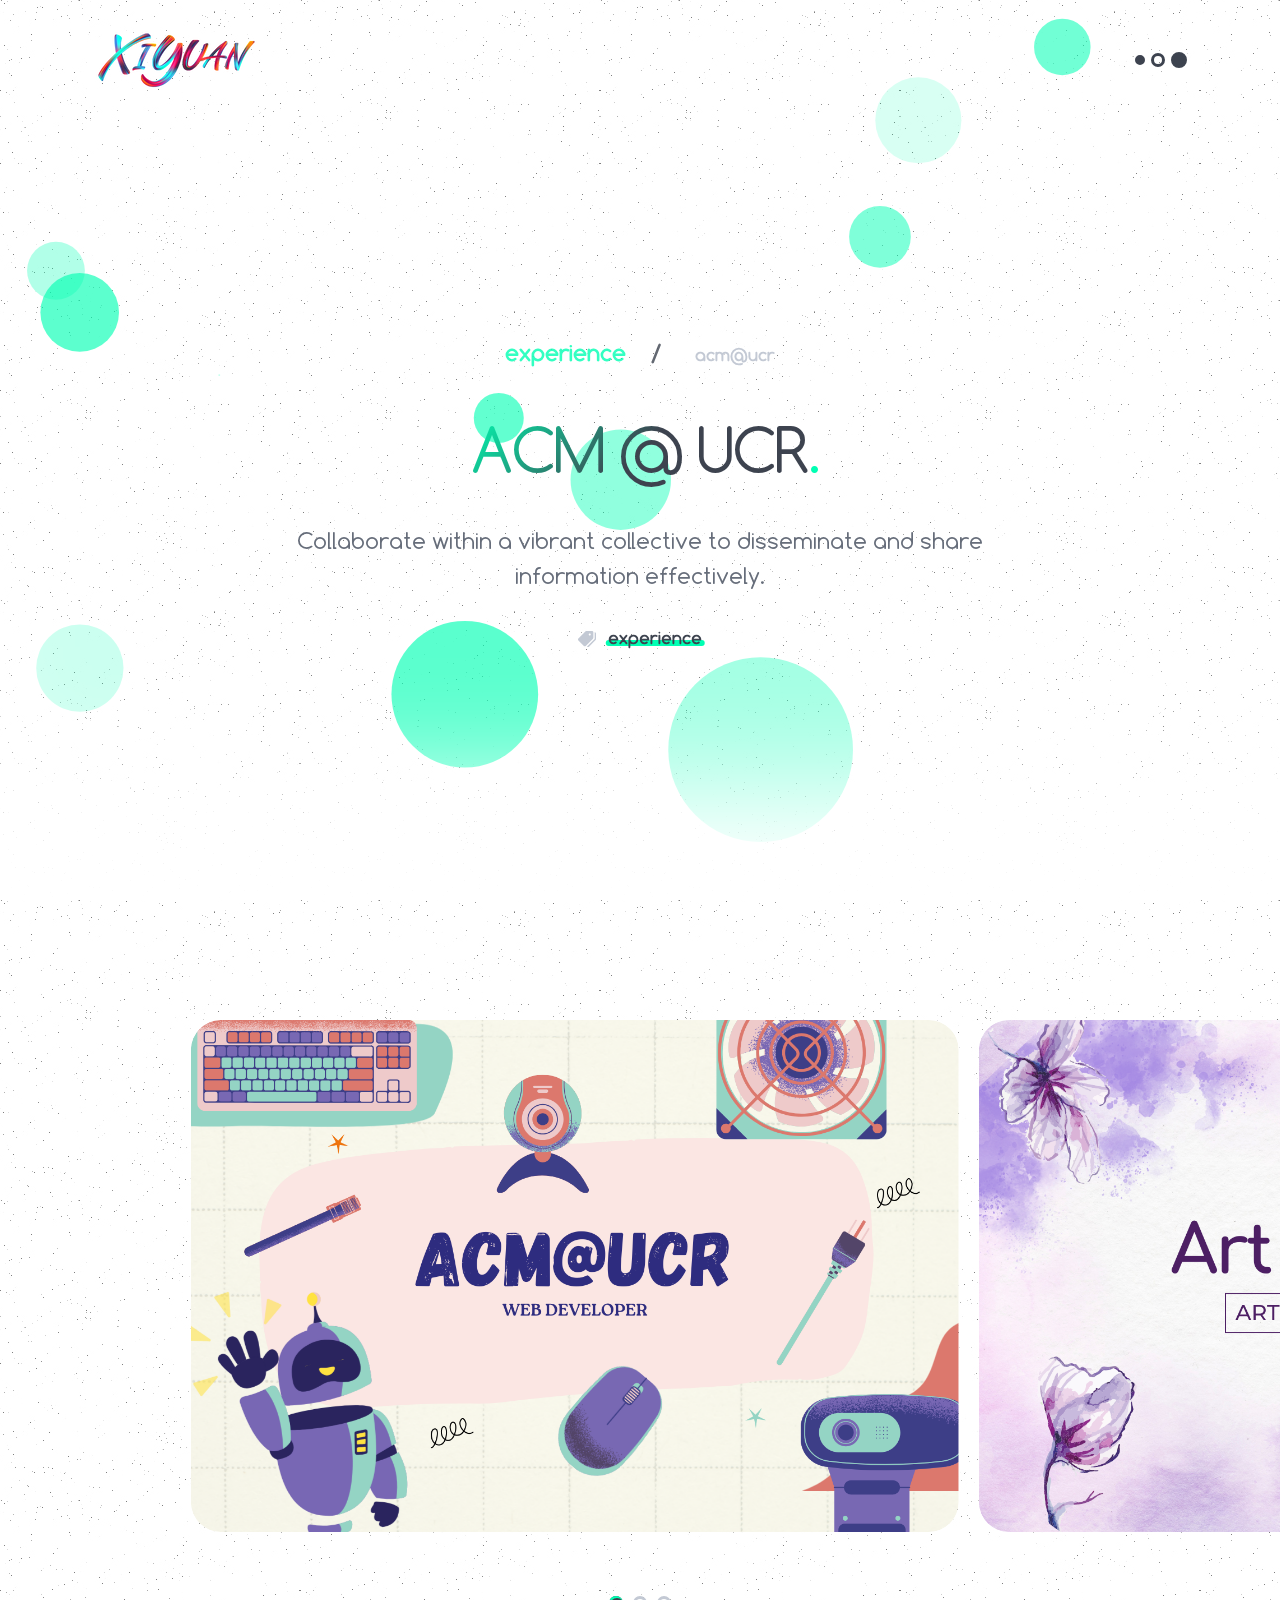
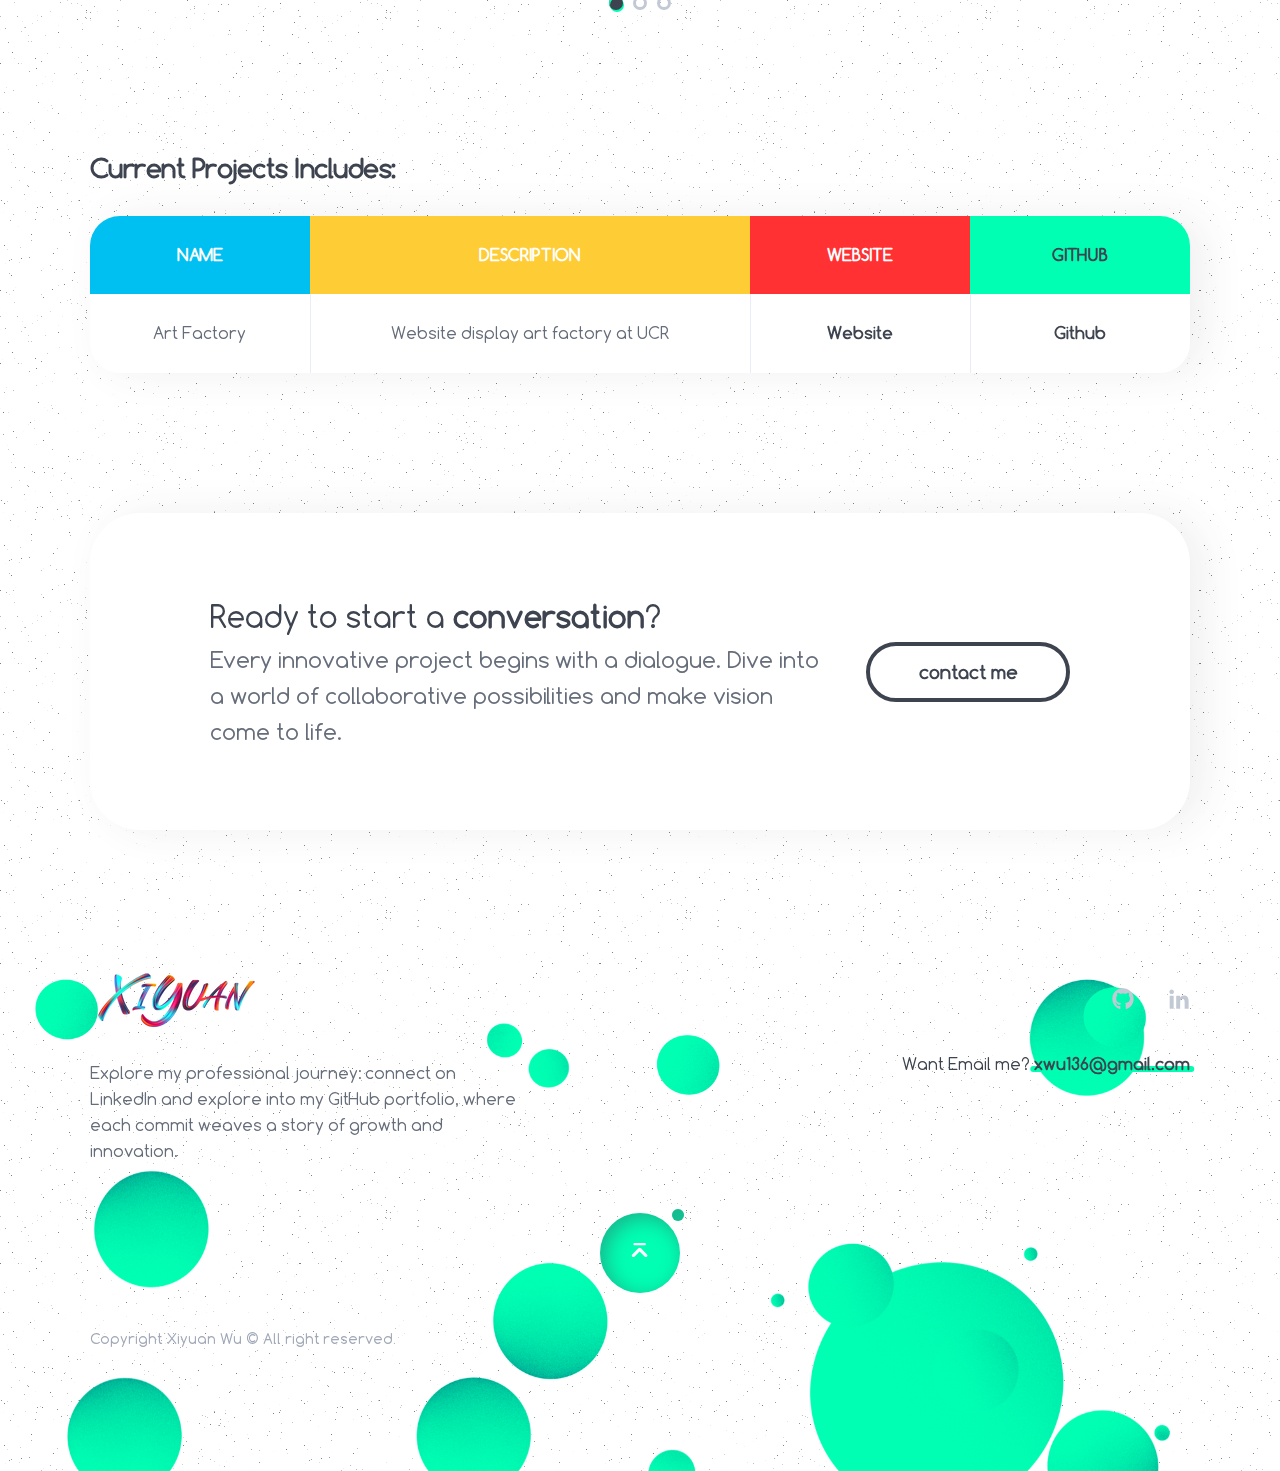
==== commit 5575da62: "minor change" ====
--- a/experience_acm_ucr.html
+++ b/experience_acm_ucr.html
@@ -151,7 +151,7 @@
 				</div>
 				<div class="swiper-slide">
 					<div class="crumina-module crumina-portfolio-item">
-						<img src="./image/Experiences/Coming Soon 1370 x 913.png" alt="portfolio">
+						<img src="./image/Experiences/ACM/Coming Soon 1370 x 913.png" alt="portfolio">
 					</div>
 				</div>
 			</div>
@@ -165,7 +165,7 @@
 	<section>
 		<div class="container">
 			<div class="row medium-padding120">
-				<div class="col-lg-2 col-lg-offset-1 col-md-3 col-md-offset-0 col-sm-12 col-xs-12">
+				<!-- <div class="col-lg-2 col-lg-offset-1 col-md-3 col-md-offset-0 col-sm-12 col-xs-12">
 					<div class="widget w-highlights w-highlights--without-decor">
 						<ul class="highlights-list">
 							<li class="highlights-item">
@@ -180,14 +180,14 @@
 									<div class="description">2018</div>
 								</div>
 							</li>
-							<!-- <li class="highlights-item">
+							<li class="highlights-item">
 								<div class="content-description">
 									<div class="title">List</div>
 									<div class="description">list 1</div>
 									<div class="description">list 2</div>
 									<div class="description">list 3</div>
 								</div>
-							</li> -->
+							</li>
 							<li class="highlights-item">
 								<div class="content-description">
 									<div class="title">Share</div>
@@ -214,16 +214,17 @@
 							</li>
 						</ul>
 					</div>
-				</div>
+				</div> -->
 
 				<!-- main introduction -->
-				<div class="col-lg-8 col-md-9 col-sm-12 col-xs-12">
+				<!-- <div class="col-lg-8 col-md-9 col-sm-12 col-xs-12"> -->
+				<div class="col-lg-12 col-md-12 col-sm-12 col-xs-12">
 					<header class="crumina-module crumina-heading heading--h4 heading--with-decoration">
-						<h5>Investigationes demonstraverunt lectores legere me lius quod laritas est etiam processus dynamicus, qui sequitur mutationem consuetudium.</h5>
-						<div class="heading-text">Mirum est notare quam littera gothica, quam nunc putamus parum claram, anteposuerit litterarum formas humanitatis per seacula quarta decima et quinta decima. Eodem modo typi, qui nunc nobis videntur parum clari, fiant sollemnes in futurum. Nam liber tempor cum soluta nobis eleifend option congue nihil imperdiet doming id quod mazim placerat facer possim assum minim veniam, quis nostrud nostrud exerci tation.
+						<h5>Current Projects Includes: </h5>
+						<!-- <div class="heading-text">
 						</div>
-						<div class="heading-text">Current Projects Includes: 
-						</div>
+						<div class="heading-text">
+						</div> -->
 					</header>
 				</div>
 
@@ -241,8 +242,8 @@
 						<tbody>
 						<tr>
 							<td class="c-blue">Art Factory</td>
-							<td class="c-yellow">Lorem ipsum</td>
-							<td class="c-red"><a href="https://acm-ucr.github.io/art-factory-website/">Website</a></td>
+							<td class="c-yellow">Website display art factory at UCR</td>
+							<td class="c-red"><a href="https://artfactory.ucrhighlanders.org/">Website</a></td>
 							<td class="c-primary"><a href="https://github.com/acm-ucr/art-factory-website">Github</a></td>
 						</tr>
 						<!-- <tr>
--- a/css/blocks.css
+++ b/css/blocks.css
@@ -346,7 +346,7 @@
   color: #fff; }
 
 .btn--hover-decoration-exper {
-    min-width: 42%;
+    min-width: 43%;
     text-align: center;
   }
 .btn--with-shadow-active:after {
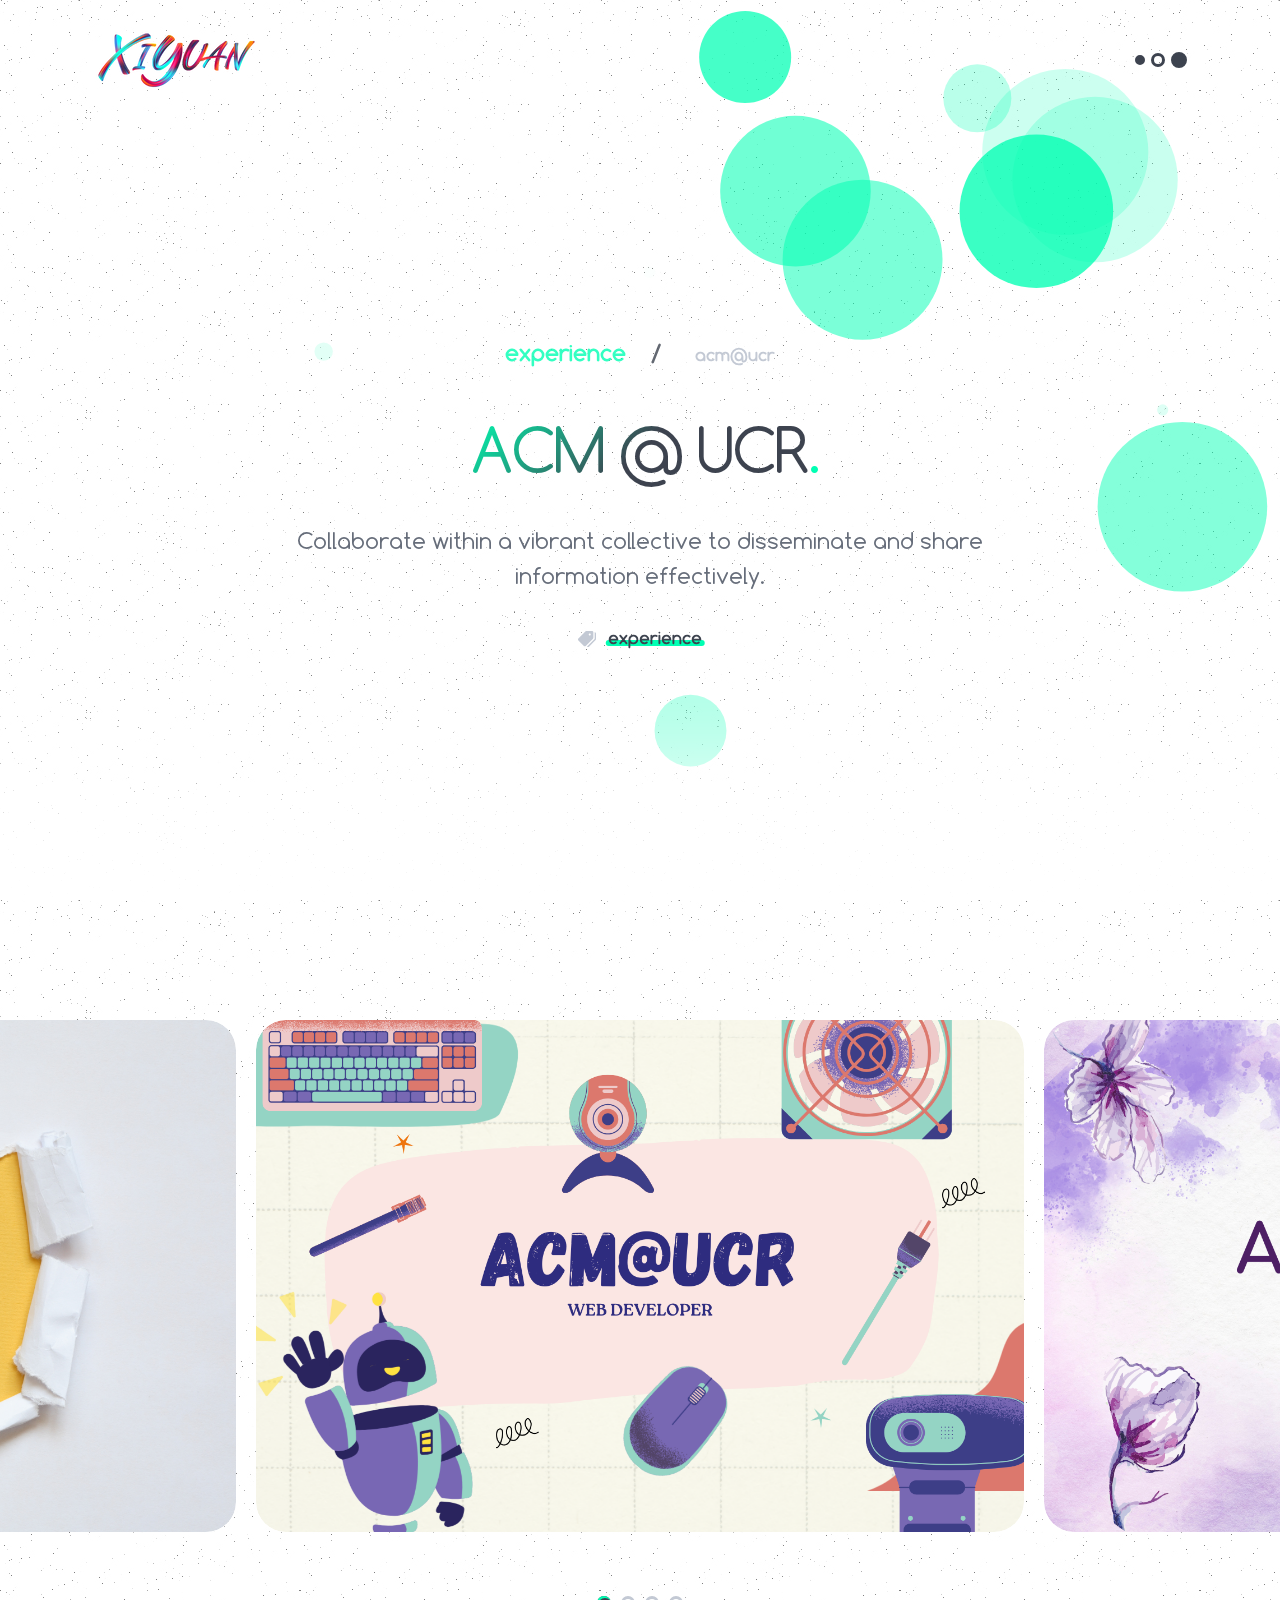
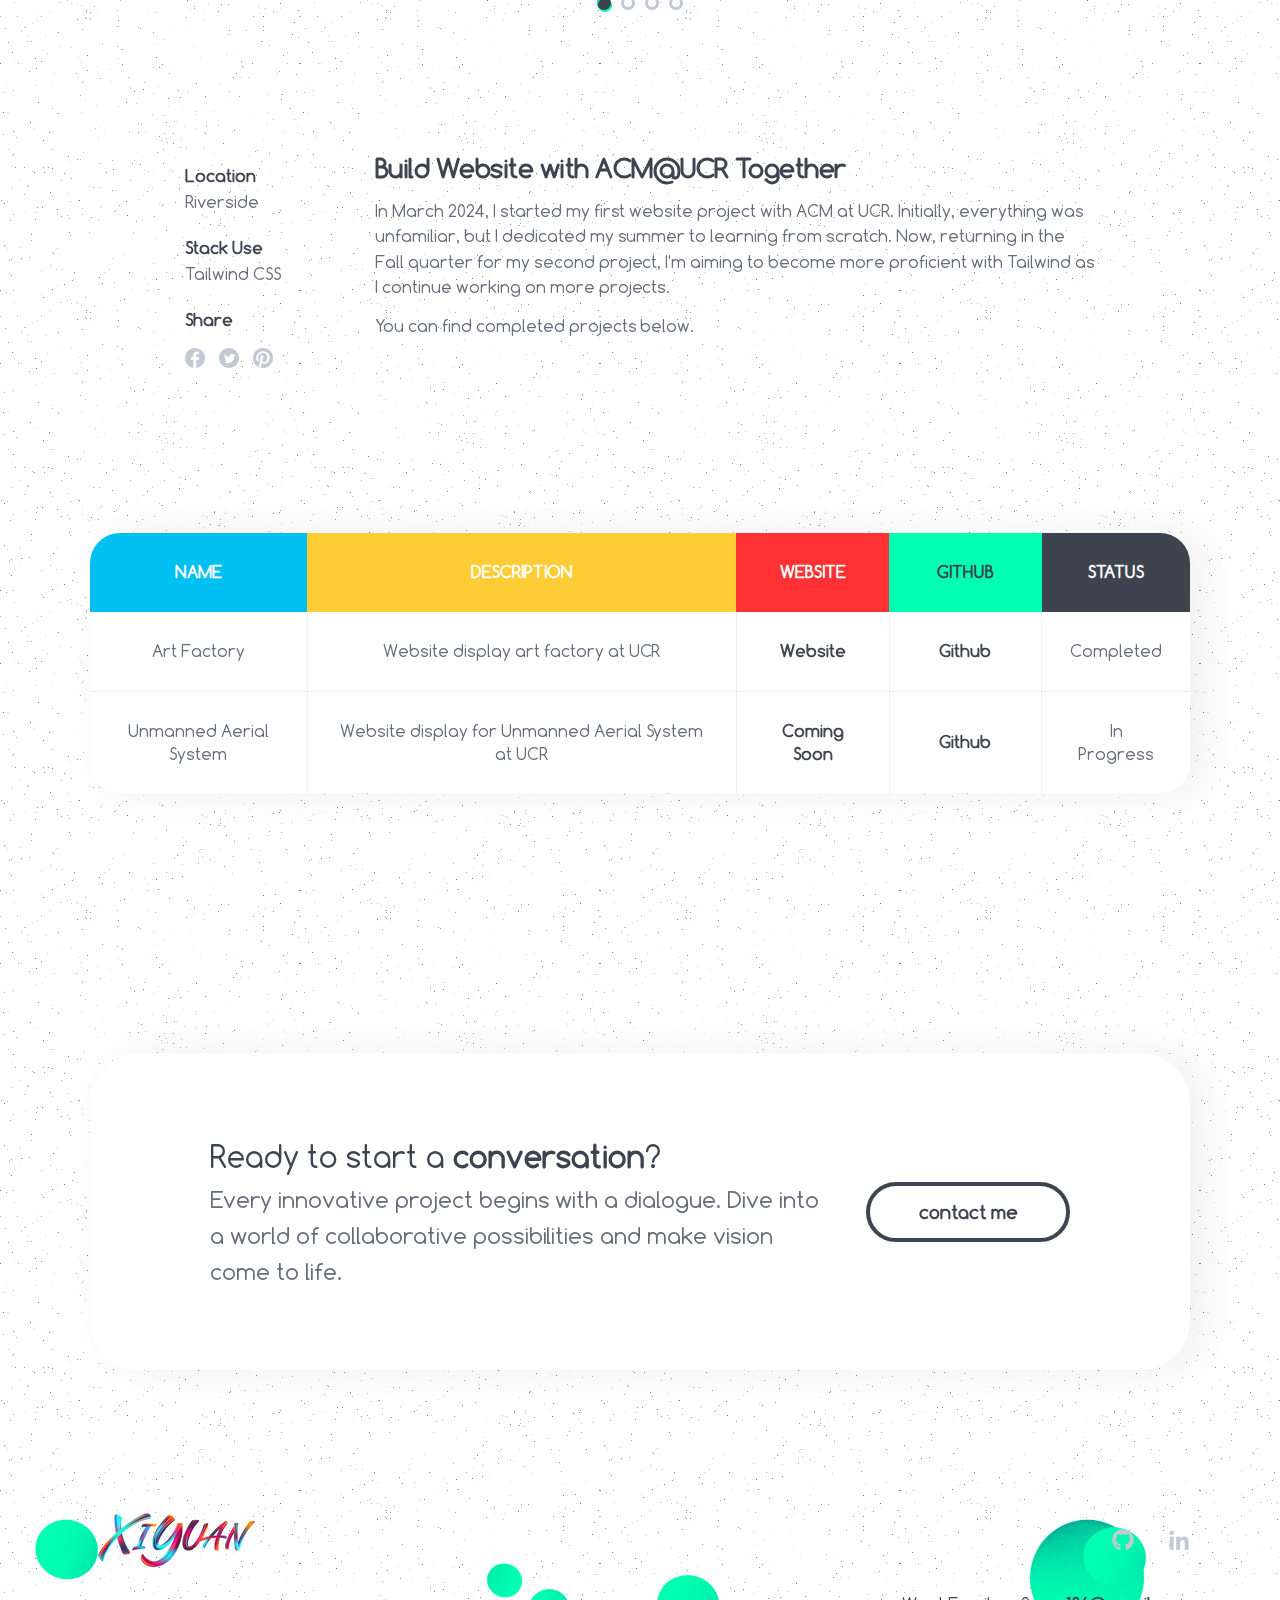
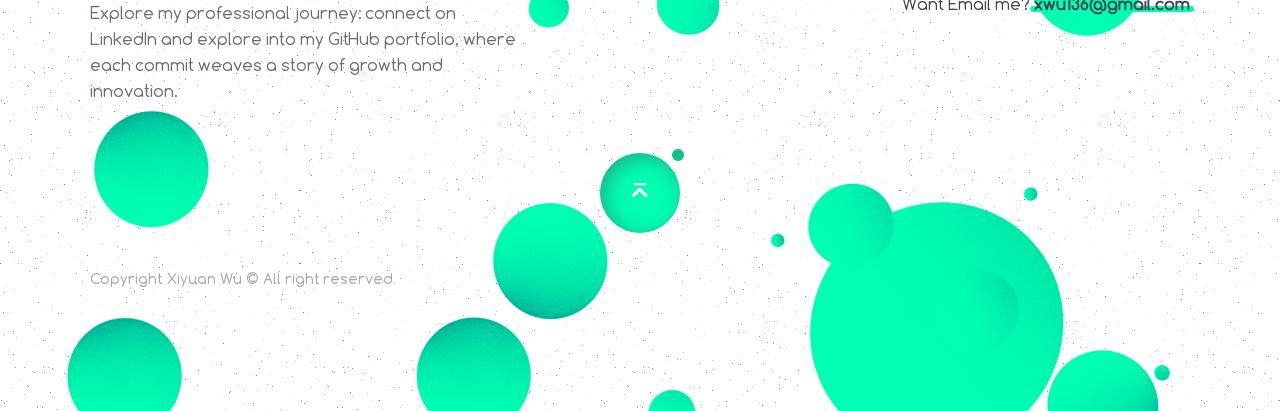
==== commit a84ad31c: "update acm page and minor change" ====
--- a/experience_acm_ucr.html
+++ b/experience_acm_ucr.html
@@ -151,6 +151,11 @@
 				</div>
 				<div class="swiper-slide">
 					<div class="crumina-module crumina-portfolio-item">
+						<img src="./image/Experiences/ACM/Unmanned Aerial Systems 1370 x 913.png" alt="portfolio">
+					</div>
+				</div>
+				<div class="swiper-slide">
+					<div class="crumina-module crumina-portfolio-item">
 						<img src="./image/Experiences/ACM/Coming Soon 1370 x 913.png" alt="portfolio">
 					</div>
 				</div>
@@ -161,31 +166,30 @@
 		<div class="swiper-pagination"></div>
 	</section>
 
-	<!-- left small part -->
+
 	<section>
 		<div class="container">
 			<div class="row medium-padding120">
-				<!-- <div class="col-lg-2 col-lg-offset-1 col-md-3 col-md-offset-0 col-sm-12 col-xs-12">
+				<div class="col-lg-2 col-lg-offset-1 col-md-3 col-md-offset-0 col-sm-12 col-xs-12">
 					<div class="widget w-highlights w-highlights--without-decor">
 						<ul class="highlights-list">
 							<li class="highlights-item">
 								<div class="content-description">
-									<div class="title">Client</div>
-									<div class="description">Envato Market</div>
+									<div class="title">Location</div>
+									<div class="description">Riverside</div>
 								</div>
 							</li>
+							<!-- <li class="highlights-item">
+								<div class="content-description">
+									<div class="title">Year</div>
+									<div class="description">2024</div>
+								</div>
+							</li> -->
 							<li class="highlights-item">
 								<div class="content-description">
-									<div class="title">Year</div>
-									<div class="description">2018</div>
-								</div>
-							</li>
-							<li class="highlights-item">
-								<div class="content-description">
-									<div class="title">List</div>
-									<div class="description">list 1</div>
-									<div class="description">list 2</div>
-									<div class="description">list 3</div>
+									<div class="title">Stack Use</div>
+									<div class="description">Tailwind CSS</div>
+									<!-- <div class="description">Other</div> -->
 								</div>
 							</li>
 							<li class="highlights-item">
@@ -214,19 +218,83 @@
 							</li>
 						</ul>
 					</div>
+				</div>
+				<div class="col-lg-8 col-md-9 col-sm-12 col-xs-12">
+					<header class="crumina-module crumina-heading heading--h4 heading--with-decoration">
+						<h5>Build Website with ACM@UCR Together</h5>
+						<div class="heading-text">In March 2024, I started my first website project with ACM at UCR. Initially, everything was unfamiliar, 
+							but I dedicated my summer to learning from scratch. Now, returning in the Fall quarter for my second project, 
+							I'm aiming to become more proficient with Tailwind as I continue working on more projects.
+						</div>
+						
+						<div class="heading-text">You can find completed projects below.</div>
+						</div>
+					</header>
+<!-- 
+					<div class="row">
+						<div class="col-lg-6 col-md-6 col-sm-12 col-xs-12">
+							<ul class="list list--primary">
+								<li>
+									<svg class="woox-icon icon-check-mark-2">
+										<use xlink:href="#icon-check-mark-2"></use>
+									</svg>
+									<a href="#"><strong>ML with SMOTE</strong></a>
+								</li>
+								<li>
+									<svg class="woox-icon icon-check-mark-2">
+										<use xlink:href="#icon-check-mark-2"></use>
+									</svg>
+									<a href="#"><strong>Neural Networks (CNN, LSTM)</strong></a>
+								</li>
+								<li>
+									<svg class="woox-icon icon-check-mark-2">
+										<use xlink:href="#icon-check-mark-2"></use>
+									</svg>
+									<a href="#"><strong>And more..</strong></a>
+							</ul>
+						</div>
+						<div class="col-lg-6 col-md-6 col-sm-12 col-xs-12">
+							<ul class="list list--primary">
+								<li>
+									<svg class="woox-icon icon-check-mark-2">
+										<use xlink:href="#icon-check-mark-2"></use>
+									</svg>
+									<a href="#"><strong>Presentation Skills</strong></a>
+								</li>
+								<li>
+									<svg class="woox-icon icon-check-mark-2">
+										<use xlink:href="#icon-check-mark-2"></use>
+									</svg>
+									<a href="#"><strong>Teamwork and Collaboration</strong></a>
+								</li>
+							</ul>
+						</div>
+					</div> -->
+				</div>
+
+			</div>
+		</div>
+	</section>
+
+
+
+
+
+
+	<!-- main introduction (table) -->
+	<section>
+		<div class="container">
+			<div class="row medium-padding0">
+				<!-- <div class="col-lg-8 col-md-9 col-sm-12 col-xs-12"> -->
+				<!-- <div class="col-lg-12 col-md-12 col-sm-12 col-xs-12">
+					<header class="crumina-module crumina-heading heading--h4 heading--with-decoration">
+						<h5>All Projects: </h5>
+						<div class="heading-text">
+						</div>
+						<div class="heading-text">
+						</div>
+					</header>
 				</div> -->
-
-				<!-- main introduction -->
-				<!-- <div class="col-lg-8 col-md-9 col-sm-12 col-xs-12"> -->
-				<div class="col-lg-12 col-md-12 col-sm-12 col-xs-12">
-					<header class="crumina-module crumina-heading heading--h4 heading--with-decoration">
-						<h5>Current Projects Includes: </h5>
-						<!-- <div class="heading-text">
-						</div>
-						<div class="heading-text">
-						</div> -->
-					</header>
-				</div>
 
 				<!-- table -->
 				<div class="col-lg-12 col-md-12 col-sm-12 col-xs-12">
@@ -237,6 +305,7 @@
 							<th class="bg-yellow description-column">Description</th>
 							<th class="bg-red website-column">Website</th>
 							<th class="bg-primary-color github-column">Github</th>
+							<th class="bg-secondary-color status-column">Status</th>
 						</tr>
 						</thead>
 						<tbody>
@@ -245,14 +314,16 @@
 							<td class="c-yellow">Website display art factory at UCR</td>
 							<td class="c-red"><a href="https://artfactory.ucrhighlanders.org/">Website</a></td>
 							<td class="c-primary"><a href="https://github.com/acm-ucr/art-factory-website">Github</a></td>
+							<td class="c-secondary">Completed</td>
+						</tr>
+						<tr>
+							<td class="c-blue">Unmanned Aerial System</td>
+							<td class="c-yellow">Website display for Unmanned Aerial System at UCR</td>
+							<td class="c-red"><a href="./404_error.html">Coming Soon</a></td>
+							<td class="c-primary"><a href="https://github.com/acm-ucr/uas-website">Github</a></td>
+							<td class="c-secondary">In Progress</td>
 						</tr>
 						<!-- <tr>
-							<td class="c-blue">project 2</td>
-							<td class="c-yellow">Sed do eiusmo</td>
-							<td class="c-red">Sed do eiusmo</td>
-							<td class="c-primary">Sed do eiusmo</td>
-						</tr>
-						<tr>
 							<td class="c-blue">project 3</td>
 							<td class="c-yellow">Et dolore</td>
 							<td class="c-red">Et dolore</td>
@@ -282,6 +353,7 @@
 
 			</div>
 		</div>
+		<div class="row medium-padding120"></div>
 	</section>
 
 
--- a/css/theme-styles.css
+++ b/css/theme-styles.css
@@ -3965,5 +3965,6 @@
 
 .name-column { width: 20%; }
 .description-column { width: 40%; }
-.website-column { width: 20%; }
-.github-column { width: 20%; }
+.website-column { width: 14%; }
+.github-column { width: 14%; }
+.status-column { width: 12%; }
